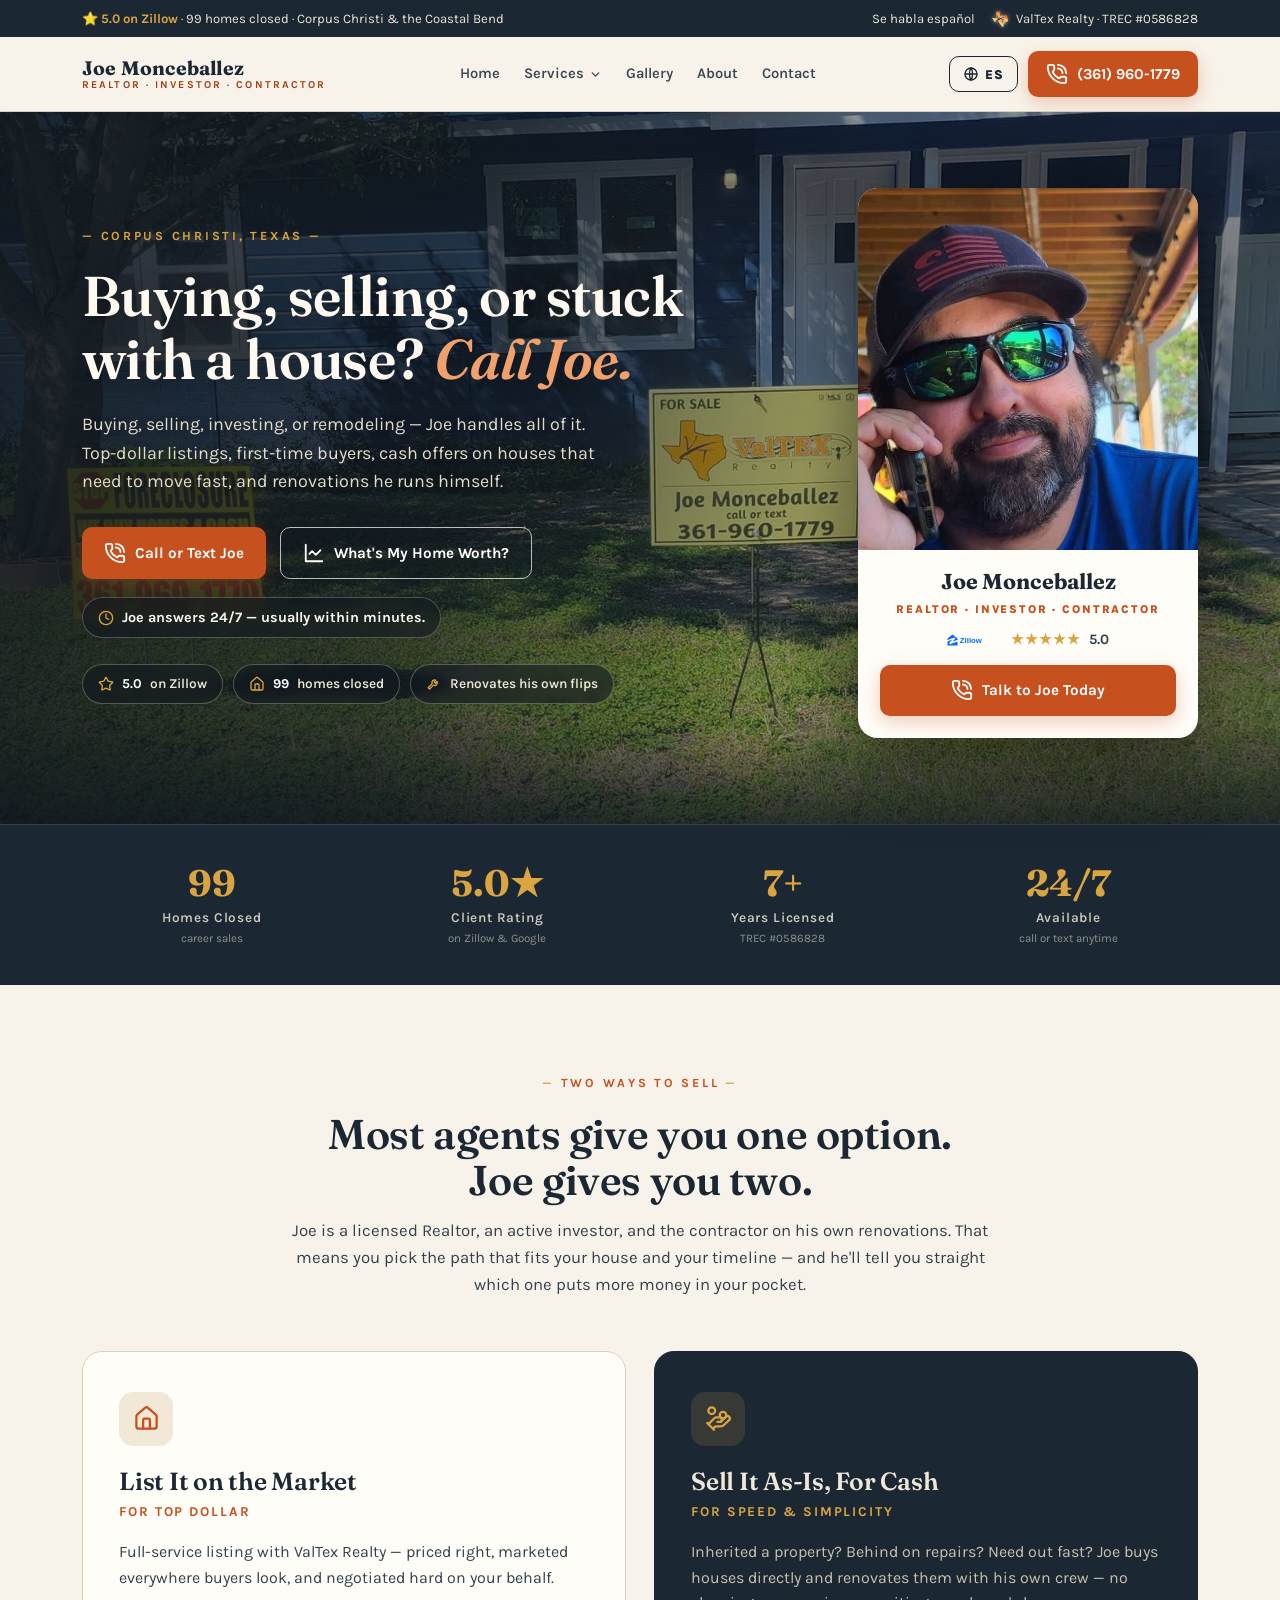
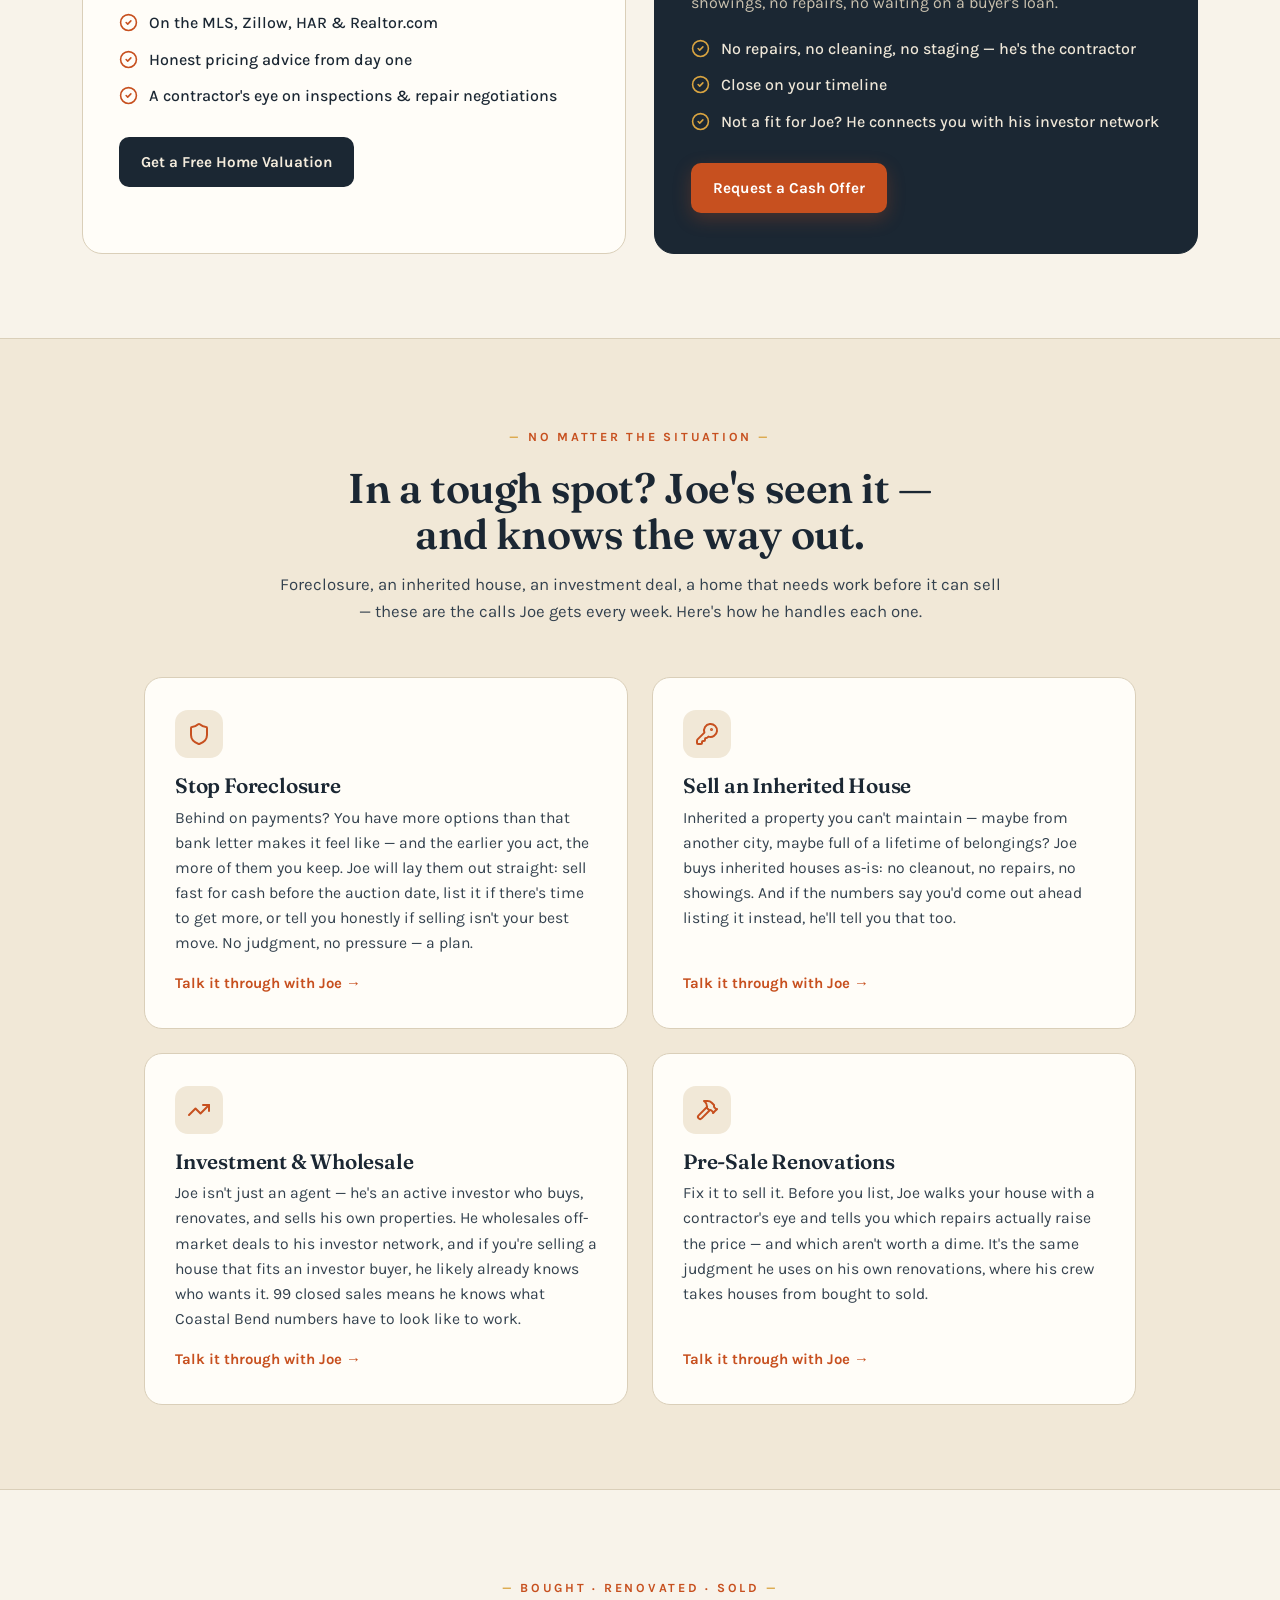
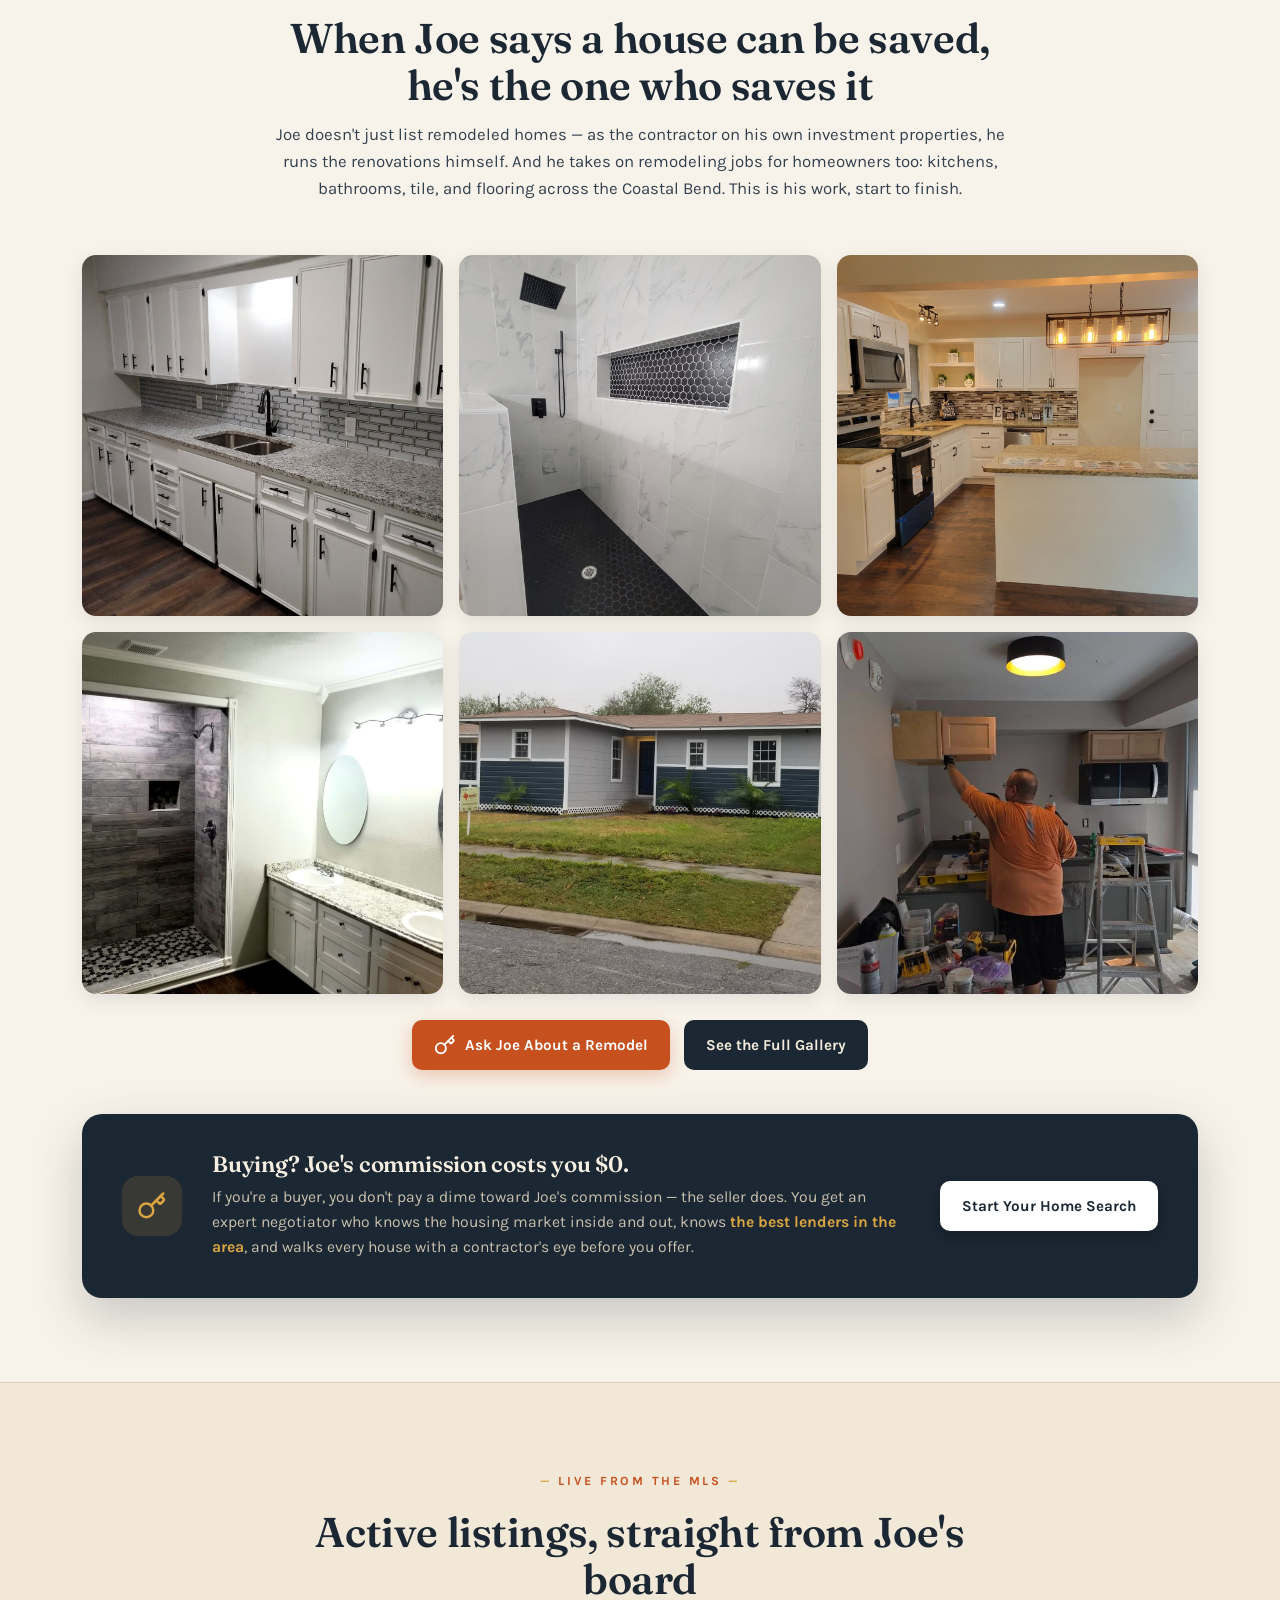
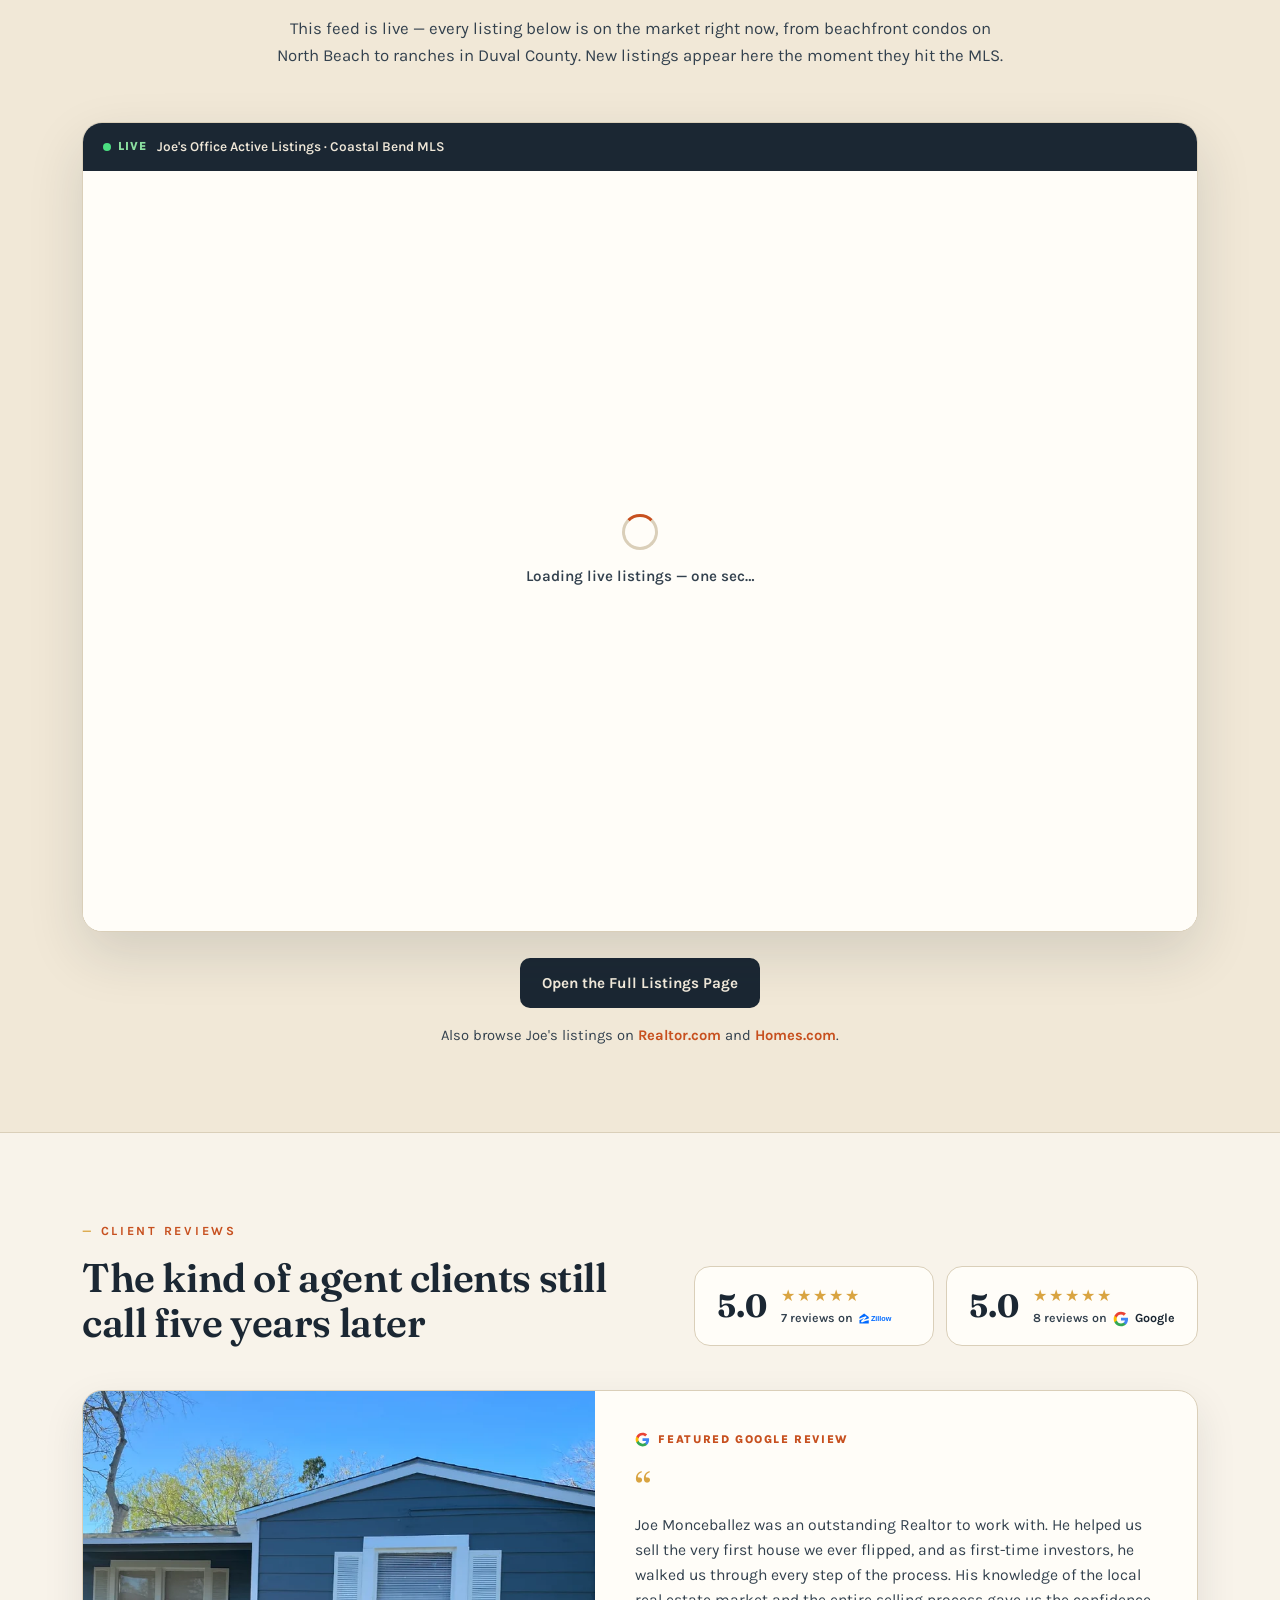
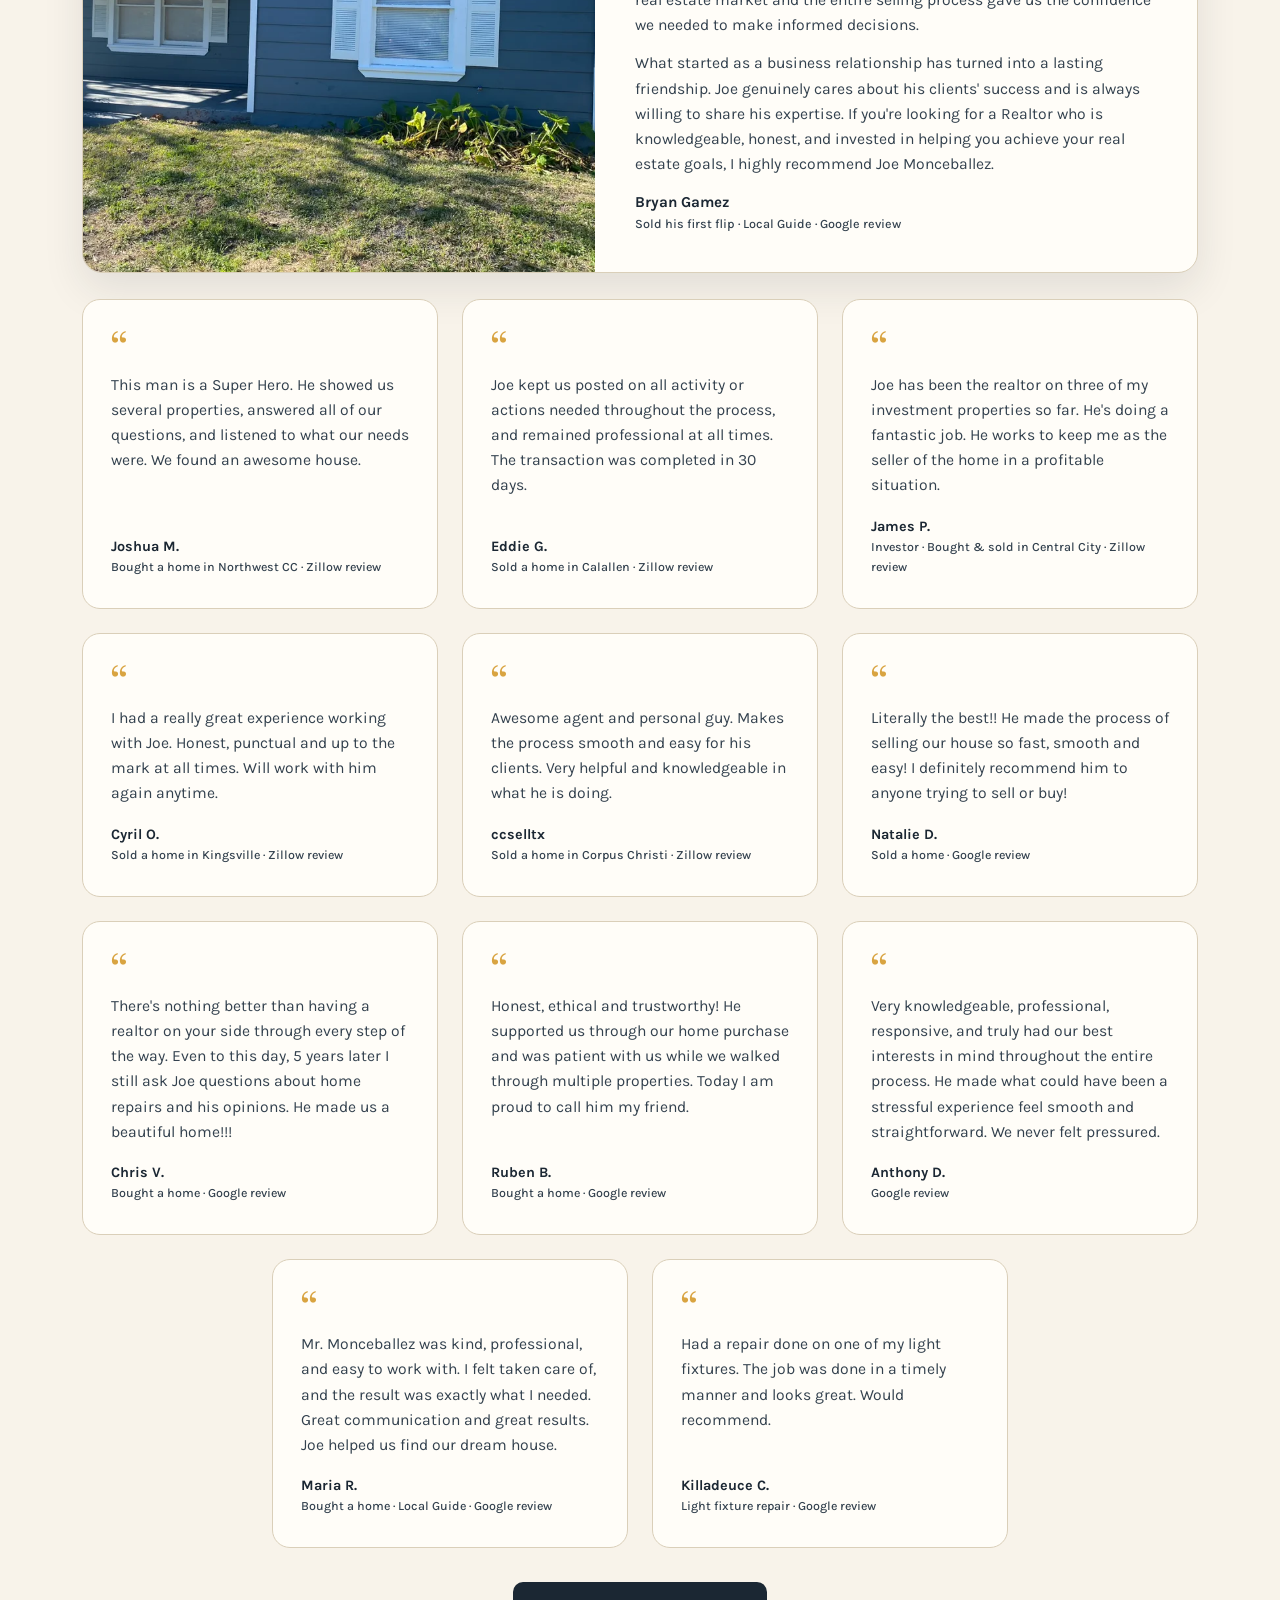
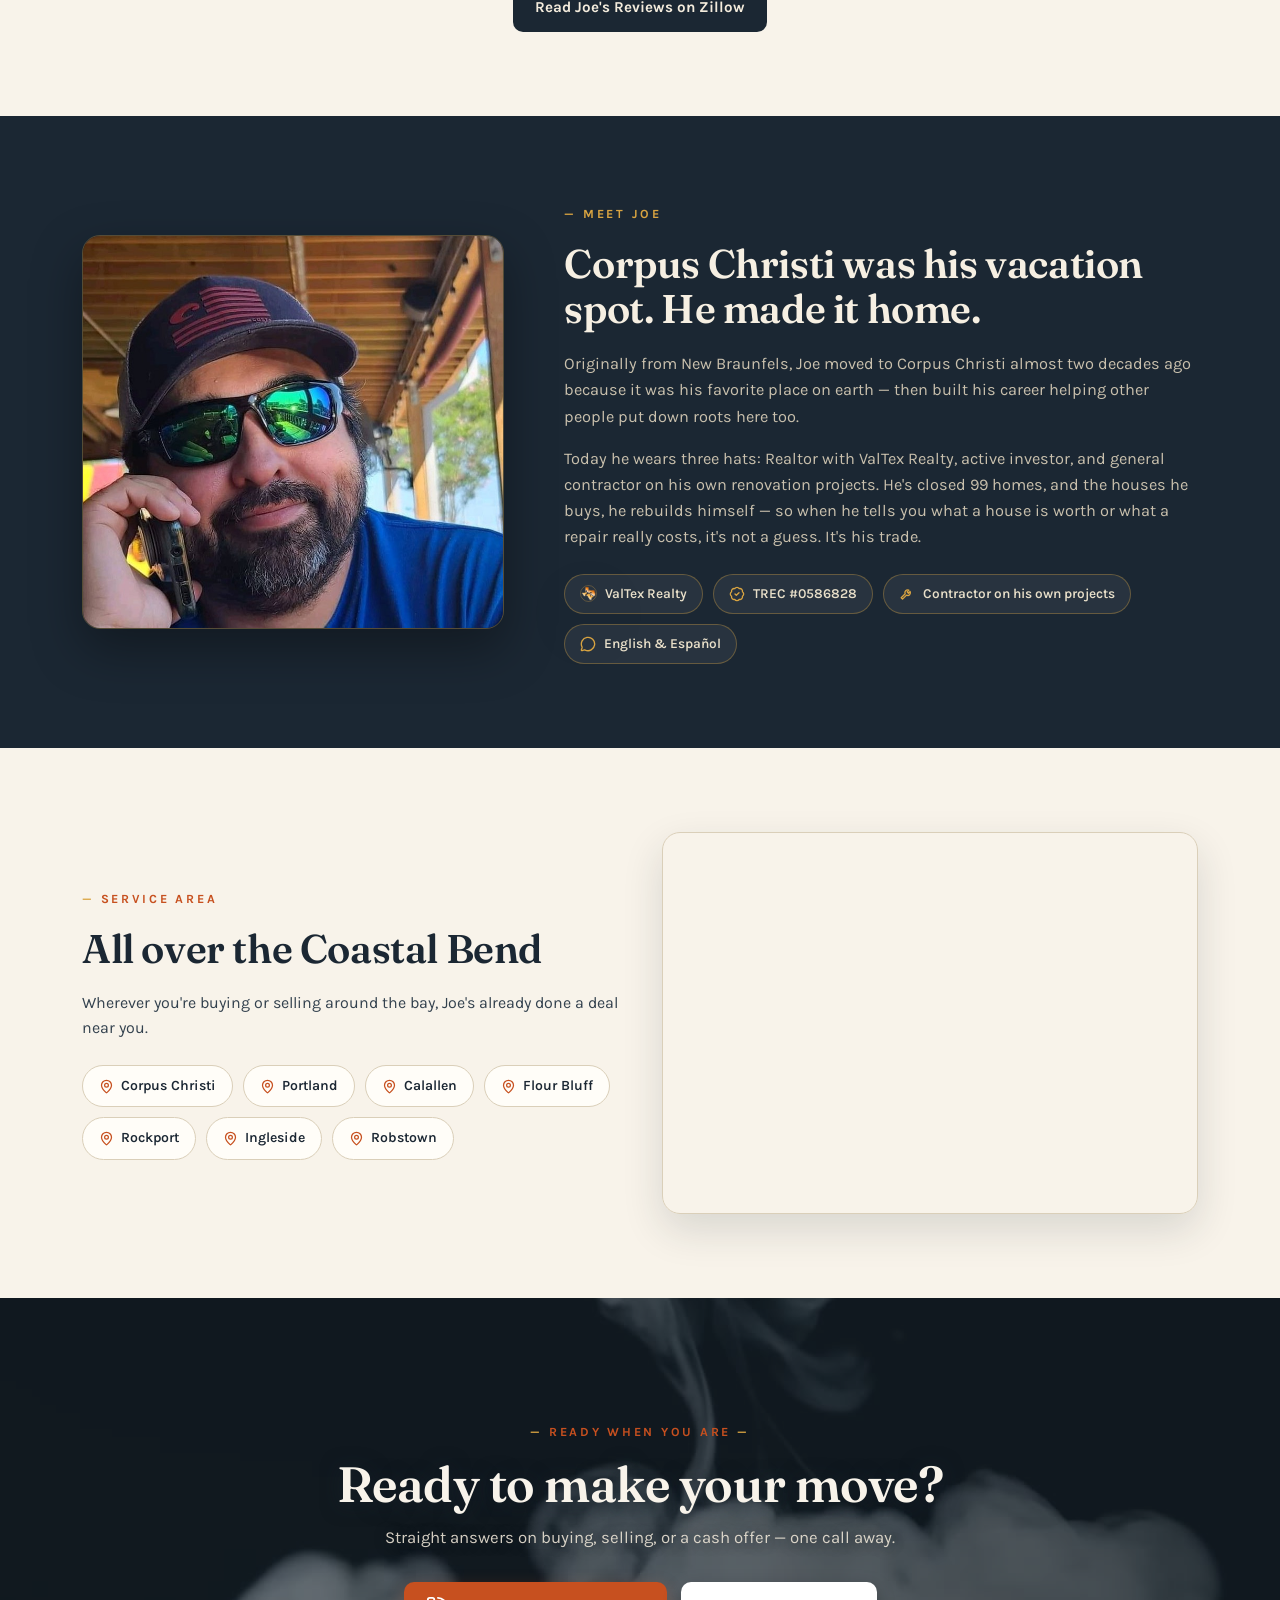
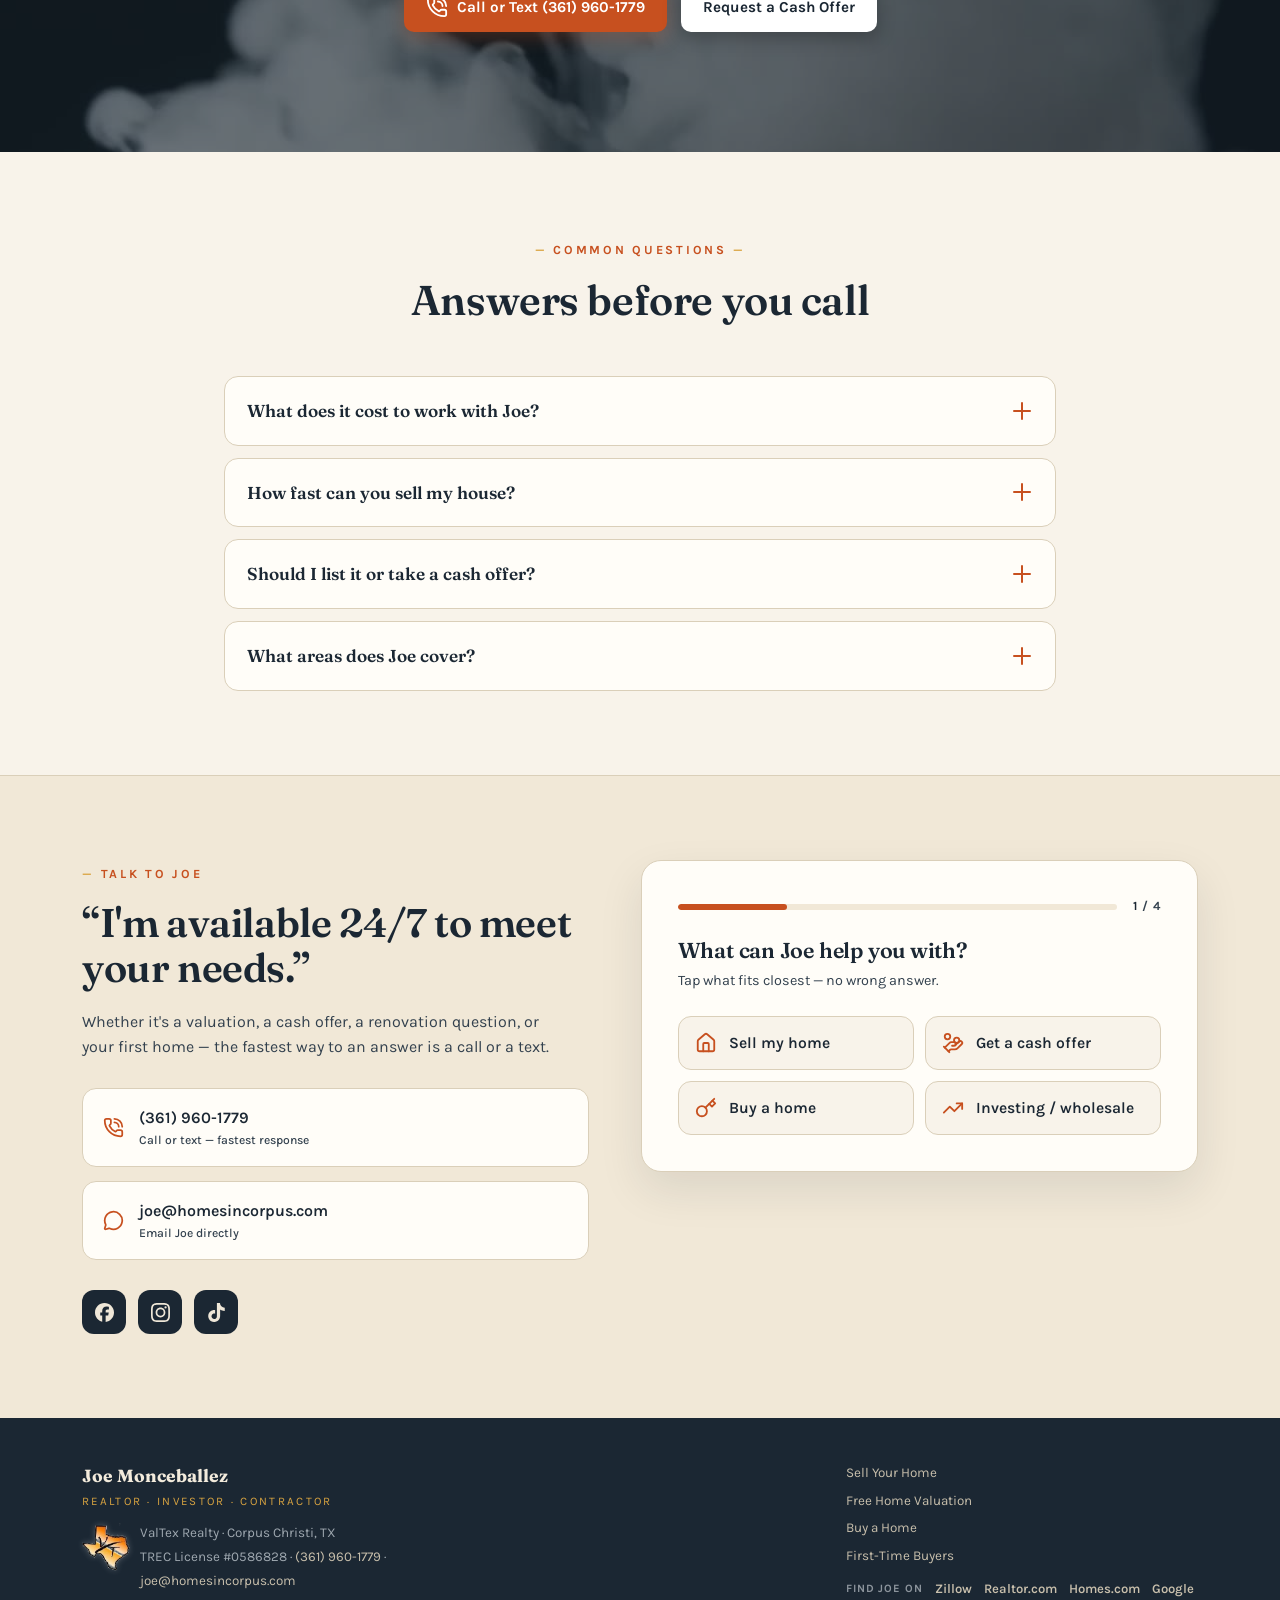
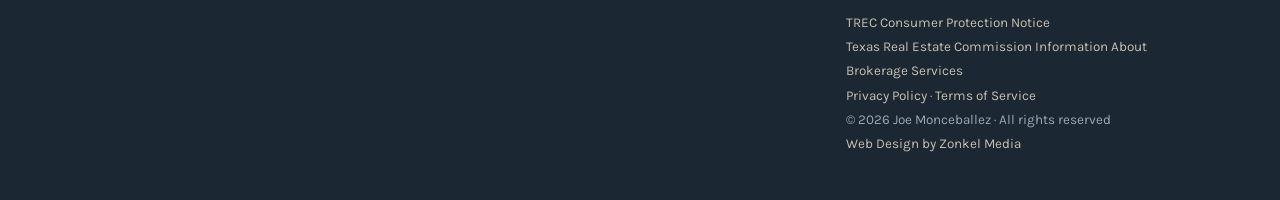
==== index.html @ dbe679a2 "Joe's requests: sunglasses photo everywhere + new Google review - Hero card and About portrait now u" ====
<!DOCTYPE html>
<html lang="en">
<head>
<meta charset="UTF-8">
<meta name="viewport" content="width=device-width, initial-scale=1.0">
<title>Joe Monceballez &mdash; Corpus Christi Realtor, Investor &amp; Contractor</title>
<meta name="description" content="Buy, sell, or get a cash offer on your Corpus Christi home. Joe Monceballez — Realtor, investor & contractor. 99 homes closed. (361) 960-1779.">
<link rel="canonical" href="https://homesincorpus.com/">
<meta property="og:type" content="website">
<meta property="og:site_name" content="Joe Monceballez — Homes In Corpus">
<meta property="og:title" content="Joe Monceballez — Corpus Christi Realtor, Investor &amp; Contractor">
<meta property="og:description" content="Buy, sell, or get a cash offer on your Corpus Christi home. Joe Monceballez — Realtor, investor & contractor. 99 homes closed. (361) 960-1779.">
<meta property="og:url" content="https://homesincorpus.com/">
<meta property="og:image" content="https://homesincorpus.com/assets/og-image.jpg">
<meta property="og:image:width" content="1200">
<meta property="og:image:height" content="630">
<meta property="og:locale" content="en_US">
<meta name="twitter:card" content="summary_large_image">
<link rel="preconnect" href="https://fonts.googleapis.com">
<link rel="preconnect" href="https://fonts.gstatic.com" crossorigin>
<link href="https://fonts.googleapis.com/css2?family=Fraunces:opsz,wght@9..144,400;9..144,500;9..144,600;9..144,700&family=Karla:wght@400;500;600;700&display=swap" rel="stylesheet">
<link rel="icon" href="favicon.ico" sizes="any">
<link rel="icon" type="image/png" sizes="32x32" href="assets/favicon-32x32.png">
<link rel="icon" type="image/png" sizes="16x16" href="assets/favicon-16x16.png">
<link rel="apple-touch-icon" href="assets/apple-touch-icon.png">
<link rel="manifest" href="site.webmanifest">
<meta name="theme-color" content="#1B2733">
<style>
  :root{
    --ink:#1B2733; --ink-2:#33414E; --cream:#F8F3EA; --paper:#FFFDF8;
    --tan:#E9DCC6; --tan-2:#F1E8D7; --orange:#C7501F; --orange-deep:#A63F15;
    --gold:#D9A441; --line:#DACFB9; --max:1160px;
  }
  *{margin:0;padding:0;box-sizing:border-box}
  html{scroll-behavior:smooth}
  [id]{scroll-margin-top:84px}
  .vh{position:absolute;width:1px;height:1px;padding:0;margin:-1px;overflow:hidden;clip:rect(0,0,0,0);white-space:nowrap;border:0}
  body{font-family:'Karla',sans-serif;color:var(--ink);background:var(--cream);line-height:1.6;-webkit-font-smoothing:antialiased}
  img{max-width:100%;display:block}
  a{color:inherit;text-decoration:none}
  .wrap{max-width:var(--max);margin:0 auto;padding:0 22px}
  h1,h2,h3{font-family:'Fraunces',serif;font-weight:600;line-height:1.12;letter-spacing:-.01em}
  .eyebrow{font-family:'Karla',sans-serif;font-weight:700;font-size:.78rem;letter-spacing:.22em;text-transform:uppercase;color:var(--orange)}
  .eyebrow .dash{color:var(--gold)}
  section{padding:84px 0}
  .icon{width:22px;height:22px;stroke:currentColor;fill:none;stroke-width:2;stroke-linecap:round;stroke-linejoin:round;flex:none}

  /* ---------- top bar ---------- */
  .topbar{background:var(--ink);color:#EFE7D8;font-size:.82rem;padding:8px 0}
  .topbar .wrap{display:flex;justify-content:space-between;align-items:center;gap:12px}
  .topbar span b{color:var(--gold);font-weight:700}
  .topbar .tb-right{display:flex;gap:16px;align-items:center}
  @media(max-width:640px){.topbar{font-size:.78rem}.topbar .tb-right{display:none}.topbar .wrap{justify-content:center}.topbar>.wrap>span{white-space:nowrap;text-align:center}.tb-tail{display:none}}

  /* ---------- nav ---------- */
  nav{position:sticky;top:0;z-index:50;background:rgba(248,243,234,.92);backdrop-filter:blur(10px);border-bottom:1px solid var(--line)}
  .nav-in{display:flex;align-items:center;justify-content:space-between;padding:14px 22px;max-width:var(--max);margin:0 auto;gap:14px}
  .brand{display:flex;flex-direction:column;line-height:1.05}
  .brand .b1{font-family:'Fraunces',serif;font-weight:700;font-size:1.22rem;letter-spacing:.01em}
  .brand .b2{font-size:.66rem;font-weight:700;letter-spacing:.2em;text-transform:uppercase;color:var(--orange-deep)}
  .nav-links{display:flex;gap:24px;font-weight:600;font-size:.92rem}
  .nav-links a{opacity:.85}
  .nav-links a:hover{color:var(--orange);opacity:1}
  .nav-right{display:flex;align-items:center;gap:10px}
  .btn{display:inline-flex;align-items:center;gap:9px;font-weight:700;border-radius:10px;padding:13px 22px;transition:.18s;cursor:pointer;border:none;font-size:.95rem;font-family:'Karla',sans-serif}
  .btn-orange{background:var(--orange);color:#fff;box-shadow:0 6px 18px rgba(199,80,31,.28)}
  .btn-orange:hover{background:var(--orange-deep);transform:translateY(-1px)}
  .btn-ink{background:var(--ink);color:#F3EBDC}
  .btn-ink:hover{background:#0F1820;transform:translateY(-1px)}
  .btn-white{background:#fff;color:var(--ink);box-shadow:0 6px 18px rgba(0,0,0,.25)}
  .btn-white:hover{transform:translateY(-1px)}
  .btn-ghost-w{background:transparent;color:#fff;border:1.5px solid rgba(255,255,255,.7)}
  .btn-ghost-w:hover{background:#fff;color:var(--ink)}
  .nav-cta{padding:11px 18px}
  .lang-btn{display:inline-flex;align-items:center;gap:6px;background:transparent;border:1.5px solid var(--ink);color:var(--ink);border-radius:10px;padding:9px 13px;font-weight:800;font-size:.82rem;letter-spacing:.06em;cursor:pointer;font-family:'Karla',sans-serif;transition:.15s}
  .lang-btn:hover{background:var(--ink);color:#F3EBDC}
  @media(max-width:960px){.nav-links{display:none}}

  /* ---------- mobile chrome: burger menu, compact call CTA ---------- */
  .burger{display:none;align-items:center;justify-content:center;width:44px;height:44px;border-radius:12px;border:1.5px solid var(--ink);background:transparent;color:var(--ink);cursor:pointer;flex-shrink:0;padding:0}
  .burger .icon{width:22px;height:22px}
  .mobile-menu{display:none;position:fixed;left:0;right:0;bottom:0;background:var(--cream);z-index:49;overflow-y:auto;padding:8px 24px 140px;border-top:1px solid var(--line)}
  body.menu-open .mobile-menu{display:block}
  body.menu-open{overflow:hidden}
  .mobile-menu .has-sub>a{display:none}
  .mobile-menu .submenu{position:static;transform:none;opacity:1;pointer-events:auto;width:auto;display:block;background:transparent;border:0;box-shadow:none;padding:0;box-sizing:border-box}
  .mobile-menu .sm-h{margin:22px 0 2px;font-size:.72rem}
  .mobile-menu .sm-col{display:block}
  .mobile-menu .sm-col a,.mobile-menu>a{display:block;padding:13px 0;margin:0;border-radius:0;border-bottom:1px solid var(--line);font-weight:600;font-size:1.02rem;color:var(--ink);opacity:1}
  .mobile-menu .sm-col a small{font-size:.8rem}
  .mobile-menu .sm-foot{display:none}
  .mobile-menu>a:first-of-type{margin-top:20px}
  @media(max-width:960px){
    /* mobile order: call · language · burger (burger always far right) */
    .burger{display:flex;order:3}
    .nav-right{gap:9px}
    .nav-cta{order:1}
    .lang-btn{order:2;height:44px;border-radius:12px;padding:0 13px}
  }
  @media(max-width:640px){
    .nav-cta{font-size:0;gap:0;padding:0;width:44px;height:44px;justify-content:center;border-radius:12px}
    .nav-cta .icon{width:20px;height:20px}
    .brand .b1{font-size:1.08rem}
  }

  /* ---------- services dropdown ---------- */
  .has-sub{position:relative}
  .has-sub > a{display:inline-flex;align-items:center;gap:5px;cursor:pointer}
  .has-sub .caret{width:13px;height:13px;stroke-width:2.5;transition:.2s}
  .nav-links .has-sub:hover .caret{transform:rotate(180deg)}
  .submenu{position:absolute;top:calc(100% + 14px);left:50%;transform:translateX(-50%) translateY(8px);width:660px;background:var(--paper);border:1px solid var(--line);border-radius:18px;box-shadow:0 30px 70px rgba(27,39,51,.22);padding:26px 28px 20px;display:grid;grid-template-columns:1.15fr 1fr 1fr;gap:6px 26px;opacity:0;pointer-events:none;transition:.18s;z-index:60}
  .submenu::before{content:"";position:absolute;top:-14px;left:0;right:0;height:14px}
  .nav-links .has-sub:hover .submenu{opacity:1;pointer-events:auto;transform:translateX(-50%) translateY(0)}
  .sm-h{grid-row:1;font-size:.68rem;font-weight:800;letter-spacing:.18em;text-transform:uppercase;color:var(--orange);margin-bottom:6px}
  .sm-col{display:flex;flex-direction:column;gap:2px}
  .sm-col a{display:block;padding:7px 10px;margin:0 -10px;border-radius:9px;font-weight:600;font-size:.88rem;color:var(--ink);opacity:1}
  .sm-col a small{display:block;font-weight:500;font-size:.72rem;color:var(--ink-2)}
  .sm-col a:hover{background:var(--tan-2);color:var(--orange-deep)}
  .sm-foot{grid-column:1/-1;margin-top:14px;padding-top:14px;border-top:1px solid var(--line);display:flex;align-items:center;justify-content:space-between;gap:12px;font-size:.78rem;color:var(--ink-2);font-weight:600}
  .sm-foot .sm-cities{display:flex;flex-wrap:wrap;gap:6px}
  .sm-foot .sm-city{background:var(--cream);border:1px solid var(--line);border-radius:999px;padding:3px 10px;font-size:.72rem;font-weight:700}
  .sm-badge{background:var(--ink);color:var(--gold);border-radius:8px;padding:5px 11px;font-size:.7rem;font-weight:800;letter-spacing:.06em;white-space:nowrap}

  /* ---------- hero (full-bleed photo) ---------- */
  .hero{position:relative;padding:0;min-height:640px;display:flex;align-items:center;background:var(--ink)}
  .hero-bg{position:absolute;inset:0;background:url('assets/hero-sign-house.jpg') center 38%/cover no-repeat}
  .hero::before{content:"";position:absolute;inset:0;background:linear-gradient(100deg,rgba(15,23,31,.92) 0%,rgba(15,23,31,.78) 34%,rgba(15,23,31,.38) 62%,rgba(15,23,31,.55) 100%);z-index:1}
  .hero::after{content:"";position:absolute;left:0;right:0;bottom:0;height:110px;background:linear-gradient(to top,rgba(15,23,31,.75),transparent);z-index:1}
  .hero-grid{position:relative;z-index:2;display:grid;grid-template-columns:1.15fr .85fr;gap:56px;align-items:center;width:100%;padding-top:76px;padding-bottom:86px}
  .hero .eyebrow{color:var(--gold)}
  .hero h1{font-size:clamp(2.3rem,4.6vw,3.5rem);margin:18px 0 20px;color:#FDF9F0;text-shadow:0 2px 24px rgba(0,0,0,.35)}
  .hero h1 em{font-style:italic;color:#F0A16B}
  .hero p.lead{font-size:1.12rem;color:#E4DCCB;max-width:33rem;margin-bottom:30px;text-shadow:0 1px 12px rgba(0,0,0,.3)}
  .hero-ctas{display:flex;gap:14px;flex-wrap:wrap;margin-bottom:18px}
  .hero-note{display:inline-flex;align-items:center;gap:8px;color:#FDF9F0;font-size:.9rem;font-weight:700;margin:0 0 26px;padding:8px 15px;background:rgba(15,23,31,.55);border:1px solid rgba(233,220,198,.28);border-radius:999px;backdrop-filter:blur(4px)}
  .chips{display:flex;gap:10px;flex-wrap:wrap}
  .hero .chip{background:rgba(15,23,31,.55);border:1px solid rgba(233,220,198,.3);color:#EFE7D8;backdrop-filter:blur(4px)}
  .hero .chip .icon{color:var(--gold)}
  .hero .chip b{color:#fff}
  .chip{display:inline-flex;align-items:center;gap:8px;background:var(--paper);border:1px solid var(--line);border-radius:999px;padding:8px 15px;font-size:.85rem;font-weight:600;color:var(--ink-2)}
  .chip .icon{width:16px;height:16px;color:var(--orange)}
  .chip b{color:var(--ink)}

  /* Joe card */
  .joe-card{background:var(--paper);border-radius:20px;box-shadow:0 30px 70px rgba(0,0,0,.45);overflow:hidden;max-width:340px;justify-self:end;transform:rotate(1.2deg)}
  .joe-card img{width:100%;aspect-ratio:.94;object-fit:cover;object-position:center 20%}
  .jc-body{padding:20px 22px 22px;text-align:center}
  .jc-name{font-family:'Fraunces',serif;font-weight:700;font-size:1.35rem;line-height:1.1}
  .jc-role{font-size:.72rem;font-weight:800;letter-spacing:.16em;text-transform:uppercase;color:var(--orange);margin:6px 0 10px}
  .jc-z{display:flex;align-items:center;justify-content:center;gap:8px;font-weight:700;font-size:.9rem;color:var(--ink-2);margin-bottom:14px}
  .jc-z .zlogo{width:56px;height:14px}
  .jc-z .stars{color:var(--gold);letter-spacing:1px}
  .jc-body .btn{width:100%;justify-content:center;padding:13px}
  @media(max-width:900px){
    .hero{min-height:0}
    .hero-grid{grid-template-columns:1fr;gap:38px;text-align:center;padding-top:56px;padding-bottom:64px}
    .hero p.lead{margin-left:auto;margin-right:auto}
    .hero-ctas,.chips{justify-content:center}
    .joe-card{justify-self:center;transform:none;max-width:310px}
  }

  /* ---------- stat band ---------- */
  .stats{background:var(--ink);color:#EFE7D8;padding:38px 0;border-top:1px solid rgba(233,220,198,.12)}
  .stats-grid{display:grid;grid-template-columns:repeat(4,1fr);gap:26px;text-align:center}
  .stat .n{font-family:'Fraunces',serif;font-weight:700;font-size:2.3rem;color:var(--gold);line-height:1.1}
  .stat .l{font-size:.85rem;font-weight:600;letter-spacing:.06em;opacity:.85;margin-top:4px}
  .stat .sub{font-size:.72rem;opacity:.55}
  @media(max-width:760px){.stats-grid{grid-template-columns:repeat(2,1fr);gap:22px}}

  /* ---------- two ways ---------- */
  .center-head{text-align:center;max-width:46rem;margin:0 auto 52px}
  .center-head h2{font-size:clamp(1.9rem,3.4vw,2.6rem);margin-top:16px}
  .center-head p{color:var(--ink-2);margin-top:14px;font-size:1.05rem}
  .ways{display:grid;grid-template-columns:1fr 1fr;gap:28px}
  .way{background:var(--paper);border:1px solid var(--line);border-radius:20px;padding:40px 36px;position:relative;overflow:hidden;transition:.2s}
  .way:hover{transform:translateY(-4px);box-shadow:0 18px 44px rgba(27,39,51,.12)}
  .way.cash{background:var(--ink);color:#EFE7D8;border-color:var(--ink)}
  .way .w-ic{width:54px;height:54px;border-radius:14px;display:flex;align-items:center;justify-content:center;background:var(--tan-2);color:var(--orange);margin-bottom:22px}
  .way.cash .w-ic{background:rgba(217,164,65,.14);color:var(--gold)}
  .way .w-ic .icon{width:27px;height:27px}
  .way h3{font-size:1.55rem;margin-bottom:6px}
  .way .w-sub{font-size:.85rem;font-weight:700;letter-spacing:.14em;text-transform:uppercase;color:var(--orange);margin-bottom:16px}
  .way.cash .w-sub{color:var(--gold)}
  .way p{color:var(--ink-2);margin-bottom:20px}
  .way.cash p{color:#CBC2AF}
  .way ul{list-style:none;margin-bottom:28px;display:grid;gap:11px}
  .way li{display:flex;gap:11px;align-items:flex-start;font-weight:500}
  .way li .icon{width:19px;height:19px;color:var(--orange);margin-top:3px}
  .way.cash li .icon{color:var(--gold)}
  @media(max-width:860px){.ways{grid-template-columns:1fr}.way{padding:34px 26px}}
  .situations{background:var(--tan-2);border-top:1px solid var(--line);border-bottom:1px solid var(--line)}
  .sit-grid{display:grid;grid-template-columns:1fr 1fr;gap:24px;max-width:62rem;margin:0 auto}
  .sit{background:var(--paper);border:1px solid var(--line);border-radius:18px;padding:32px 30px;display:flex;flex-direction:column;align-items:flex-start;transition:.2s}
  .sit:hover{transform:translateY(-3px);box-shadow:0 16px 40px rgba(27,39,51,.1)}
  .sit .s-ic{width:48px;height:48px;border-radius:13px;display:flex;align-items:center;justify-content:center;background:var(--tan-2);color:var(--orange)}
  .sit .s-ic .icon{width:24px;height:24px}
  .sit h3{font-size:1.3rem;margin:16px 0 8px}
  .sit p{color:var(--ink-2);font-size:.98rem;margin-bottom:16px}
  .sit .s-cta{margin-top:auto;color:var(--orange);font-weight:700;font-size:.93rem}
  .sit .s-cta:hover{text-decoration:underline}
  @media(max-width:860px){.sit-grid{grid-template-columns:1fr}}

  /* faq */
  .faq{max-width:52rem;margin:0 auto;display:grid;gap:12px}
  .faq details{background:var(--paper);border:1px solid var(--line);border-radius:14px;padding:0 22px;transition:.15s}
  .faq details[open]{box-shadow:0 10px 30px rgba(27,39,51,.08)}
  .faq summary{list-style:none;cursor:pointer;font-family:'Fraunces',serif;font-weight:600;font-size:1.08rem;padding:20px 0;display:flex;justify-content:space-between;align-items:center;gap:16px}
  .faq summary::-webkit-details-marker{display:none}
  .faq summary .fq-plus{flex:none;width:22px;height:22px;position:relative;transition:.2s}
  .faq summary .fq-plus::before,.faq summary .fq-plus::after{content:"";position:absolute;background:var(--orange);border-radius:2px}
  .faq summary .fq-plus::before{top:10px;left:2px;right:2px;height:2px}
  .faq summary .fq-plus::after{left:10px;top:2px;bottom:2px;width:2px;transition:.2s}
  .faq details[open] summary .fq-plus::after{transform:scaleY(0)}
  .faq details p{color:var(--ink-2);padding:0 0 22px;font-size:1rem}

  /* ---------- live listings ---------- */
  .listings{background:var(--tan-2);border-top:1px solid var(--line);border-bottom:1px solid var(--line)}
  .mls-frame{position:relative;background:var(--paper);border:1px solid var(--line);border-radius:20px;box-shadow:0 22px 55px rgba(27,39,51,.14);overflow:hidden}
  .mls-tap{display:none}
  .mls-frame .mf-bar{display:flex;align-items:center;gap:10px;background:var(--ink);color:#EFE7D8;padding:13px 20px;font-size:.85rem;font-weight:600}
  .mls-frame .mf-bar .live{display:inline-flex;align-items:center;gap:7px;color:#8CE0A1;font-weight:800;letter-spacing:.08em;font-size:.75rem}
  .mls-frame .mf-bar .live i{width:8px;height:8px;border-radius:50%;background:#4ADE80;display:block;animation:pulse 1.6s infinite}
  @keyframes pulse{0%,100%{opacity:1}50%{opacity:.35}}
  .mls-view{width:100%;position:relative}
  .mls-frame iframe{width:100%;height:760px;border:0;display:block;background:#fff}
  .mls-loading{position:absolute;inset:0;z-index:1;display:flex;flex-direction:column;align-items:center;justify-content:center;gap:14px;background:var(--paper);color:var(--ink-2);font-weight:600;font-size:.95rem;transition:opacity .45s}
  .mls-loading.off{opacity:0;pointer-events:none}
  .mls-spin{width:36px;height:36px;border-radius:50%;border:3px solid var(--line);border-top-color:var(--orange);animation:mlsspin .8s linear infinite}
  @keyframes mlsspin{to{transform:rotate(360deg)}}
  .mls-actions{display:flex;justify-content:center;gap:14px;margin-top:26px;flex-wrap:wrap}
  .mls-elsewhere{text-align:center;margin-top:16px;font-size:.92rem;color:var(--ink-2)}
  .mls-elsewhere a{color:var(--orange);font-weight:700}
  .mls-elsewhere a:hover{text-decoration:underline}
  @media(max-width:700px){
    /* Phones: force the Matrix portal to render its DESKTOP two-pane layout (map + cards)
       at a fixed logical width, then scale it down to fit. JS (sizeMls) sets the exact
       width/height/scale. pointer-events off + tap overlay = no nested-scroll trap. */
    .mls-view{overflow:hidden}
    .mls-frame iframe{pointer-events:none;transform-origin:0 0}
    .mls-tap{display:flex;position:absolute;left:0;right:0;top:44px;bottom:0;align-items:flex-end;justify-content:center;padding:16px;background:linear-gradient(to top,rgba(15,23,31,.6),rgba(15,23,31,.05) 42%,transparent 70%)}
    .mls-tap span{display:inline-flex;align-items:center;gap:8px;background:var(--orange);color:#fff;font-weight:700;font-size:.95rem;padding:13px 22px;border-radius:10px;box-shadow:0 10px 24px rgba(199,80,31,.4)}
  }

  /* ---------- gallery ---------- */
  .gal-grid{display:grid;grid-template-columns:repeat(3,1fr);gap:16px}
  .gal-grid img{border-radius:14px;aspect-ratio:1;object-fit:cover;width:100%;transition:.25s;box-shadow:0 6px 18px rgba(27,39,51,.10)}
  .gal-grid img:hover{transform:scale(1.025)}
  @media(max-width:700px){.gal-grid{grid-template-columns:repeat(2,1fr);gap:12px}}

  /* ---------- buyer strip ---------- */
  .buyer-strip{margin-top:44px;background:var(--ink);border-radius:20px;padding:38px 40px;color:#EFE7D8;display:grid;grid-template-columns:auto 1fr auto;gap:30px;align-items:center;box-shadow:0 20px 50px rgba(27,39,51,.22)}
  .buyer-strip .bs-ic{width:60px;height:60px;border-radius:16px;background:rgba(217,164,65,.15);color:var(--gold);display:flex;align-items:center;justify-content:center}
  .buyer-strip .bs-ic .icon{width:30px;height:30px}
  .buyer-strip h3{font-size:1.4rem;color:#F6EFE2;margin-bottom:8px}
  .buyer-strip p{color:#C9C0AD;font-size:.98rem;max-width:44rem}
  .buyer-strip p b{color:var(--gold)}
  @media(max-width:860px){.buyer-strip{grid-template-columns:1fr;text-align:center;gap:20px}.buyer-strip .bs-ic{margin:0 auto}.buyer-strip .btn{justify-self:center}}

  /* ---------- reviews ---------- */
  .rev-head{display:flex;align-items:flex-end;justify-content:space-between;gap:20px;margin-bottom:44px;flex-wrap:wrap}
  .rev-head h2{font-size:clamp(1.9rem,3.4vw,2.5rem);margin-top:14px}
  .rev-badges{display:flex;gap:12px;flex-wrap:wrap}
  .z-badge{display:flex;align-items:center;gap:14px;background:var(--paper);border:1px solid var(--line);border-radius:16px;padding:16px 22px}
  .z-badge .zn{font-family:'Fraunces',serif;font-weight:700;font-size:2rem;line-height:1}
  .z-stars{color:var(--gold);letter-spacing:2px;font-size:1rem}
  .z-badge .zl{font-size:.78rem;color:var(--ink-2);font-weight:600;display:flex;align-items:center;gap:6px}
  .z-badge .zlogo{width:52px;height:13px}
  .zlogo{display:inline-block;fill:#006AFF}
  /* featured testimonial (photo the client attached to their review) */
  .rev-featured{display:grid;grid-template-columns:.92fr 1.08fr;background:var(--paper);border:1px solid var(--line);border-radius:20px;overflow:hidden;margin-bottom:26px;box-shadow:0 16px 40px rgba(27,39,51,.10)}
  .rf-photo{position:relative;min-height:340px}
  .rf-photo img{position:absolute;inset:0;width:100%;height:100%;object-fit:cover}
  .rf-body{padding:38px 40px}
  .rf-tag{display:inline-flex;align-items:center;gap:8px;font-size:.72rem;font-weight:800;letter-spacing:.14em;text-transform:uppercase;color:var(--orange)}
  .rf-body .q{font-family:'Fraunces',serif;font-size:2.6rem;color:var(--gold);line-height:.4;margin:26px 0 16px}
  .rf-body p{color:var(--ink-2);font-size:.98rem;margin-bottom:13px}
  .rf-who{font-weight:700;font-size:.95rem;margin-top:4px}
  .rf-who span{display:block;font-weight:500;font-size:.79rem;color:var(--ink-2)}
  @media(max-width:860px){
    .rev-featured{grid-template-columns:1fr}
    .rf-photo{min-height:212px}
    .rf-body{padding:26px 24px}
    .rf-body .q{margin:18px 0 12px}
  }
  .rev-grid{display:flex;flex-wrap:wrap;justify-content:center;gap:24px}
  .rev{background:var(--paper);border:1px solid var(--line);border-radius:18px;padding:30px 28px;display:flex;flex-direction:column;gap:16px;flex:0 1 calc((100% - 48px)/3)}
  .rev .q{font-family:'Fraunces',serif;font-size:2.6rem;color:var(--gold);line-height:.4;margin-top:10px}
  .rev p{color:var(--ink-2);font-size:.98rem;flex:1}
  .rev .who{font-weight:700;font-size:.9rem}
  .rev .who span{display:block;font-weight:500;font-size:.78rem;color:var(--ink-2)}
  @media(max-width:860px){.rev{flex-basis:100%}}

  /* ---------- about ---------- */
  .about{background:var(--ink);color:#EFE7D8}
  .about-grid{display:grid;grid-template-columns:.8fr 1.2fr;gap:60px;align-items:center}
  .about img{border-radius:18px;box-shadow:0 20px 50px rgba(0,0,0,.35);border:1px solid rgba(217,164,65,.3)}
  .about h2{font-size:clamp(1.9rem,3.4vw,2.5rem);margin:16px 0 20px;color:#F6EFE2}
  .about p{color:#C9C0AD;margin-bottom:16px;font-size:1.02rem}
  .about .eyebrow{color:var(--gold)}
  .about-flags{display:flex;gap:10px;flex-wrap:wrap;margin-top:24px}
  .about-flags .chip{background:rgba(255,255,255,.06);border-color:rgba(217,164,65,.35);color:#E8DFC9}
  .about-flags .chip .icon{color:var(--gold)}
  @media(max-width:860px){.about-grid{grid-template-columns:1fr;gap:36px;text-align:center}.about img{max-width:340px;margin:0 auto}.about-flags{justify-content:center}}

  /* ---------- area ---------- */
  .area-grid{display:grid;grid-template-columns:1fr 1fr;gap:44px;align-items:center}
  .area-grid h2{font-size:clamp(1.9rem,3.4vw,2.5rem);margin:16px 0 18px}
  .area-grid p{color:var(--ink-2);margin-bottom:24px}
  .towns{display:flex;flex-wrap:wrap;gap:10px}
  .town{display:inline-flex;align-items:center;gap:7px;background:var(--paper);border:1px solid var(--line);border-radius:999px;padding:9px 16px;font-weight:600;font-size:.88rem}
  .town .icon{width:15px;height:15px;color:var(--orange)}
  .mapbox{border-radius:18px;overflow:hidden;box-shadow:0 16px 40px rgba(27,39,51,.14);border:1px solid var(--line)}
  .mapbox iframe{width:100%;height:380px;border:0;display:block}
  @media(max-width:860px){.area-grid{grid-template-columns:1fr;text-align:center}.towns{justify-content:center}}

  /* ---------- contact ---------- */
  .cta-band{position:relative;overflow:hidden;background:var(--ink);text-align:center;padding:120px 0}
  .cta-band .cta-vid{position:absolute;inset:0;width:100%;height:100%;object-fit:cover;opacity:.38}
  .cta-band::before{content:"";position:absolute;inset:0;background:radial-gradient(ellipse at center,rgba(27,39,51,.55) 0%,rgba(27,39,51,.93) 100%)}
  .cta-in{position:relative;z-index:1}
  .cta-band h2{font-family:'Fraunces',serif;font-weight:600;font-size:clamp(2rem,4.4vw,3.1rem);color:#F8F3EA;margin:14px 0 12px;text-shadow:0 2px 20px rgba(27,39,51,.5)}
  .cta-band p{color:rgba(239,231,216,.88);max-width:34rem;margin:0 auto 30px;font-size:1.05rem;text-shadow:0 1px 12px rgba(27,39,51,.5)}
  .cta-btns{display:flex;justify-content:center;gap:14px;flex-wrap:wrap}
  @media(max-width:700px){
    .cta-band{padding:0 0 64px}
    .cta-band .cta-vid{position:static;width:100%;height:auto;aspect-ratio:16/9;object-fit:contain;opacity:.8;display:block;transform:translateX(-3%) scale(1.07)}
    .cta-band::before{display:none}
    .cta-in{padding-top:36px}
    .cta-band h2{text-shadow:none}
    .cta-band p{text-shadow:none}
  }
  @media(prefers-reduced-motion:reduce){.cta-band .cta-vid{display:none}}
  .contact{background:var(--tan-2);border-top:1px solid var(--line)}
  .c-grid{display:grid;grid-template-columns:1fr 1.1fr;gap:52px;align-items:start}
  .c-grid h2{font-size:clamp(1.9rem,3.4vw,2.5rem);margin:16px 0 18px}
  .c-grid .c-left p{color:var(--ink-2);margin-bottom:28px;max-width:30rem}
  .c-rows{display:grid;gap:14px;margin-bottom:30px}
  .c-row{display:flex;align-items:center;gap:15px;background:var(--paper);border:1px solid var(--line);border-radius:14px;padding:16px 20px;font-weight:600;transition:.18s}
  .c-row:hover{transform:translateY(-2px);box-shadow:0 10px 26px rgba(27,39,51,.10)}
  .c-row .icon{color:var(--orange);width:21px;height:21px}
  .c-row small{display:block;font-weight:500;font-size:.76rem;color:var(--ink-2)}
  .socials{display:flex;gap:12px}
  .soc{width:44px;height:44px;border-radius:12px;background:var(--ink);color:#EFE7D8;display:flex;align-items:center;justify-content:center;transition:.18s}
  .soc:hover{background:var(--orange);transform:translateY(-2px)}
  .soc svg{width:19px;height:19px;fill:currentColor}
  form{background:var(--paper);border:1px solid var(--line);border-radius:20px;padding:36px;box-shadow:0 18px 44px rgba(27,39,51,.10)}
  form h3{font-size:1.35rem;margin-bottom:6px}
  form .f-sub{font-size:.9rem;color:var(--ink-2);margin-bottom:24px}
  .f-row{display:grid;grid-template-columns:1fr 1fr;gap:14px}
  .f-field{margin-bottom:14px}
  label{display:block;font-size:.78rem;font-weight:700;letter-spacing:.06em;text-transform:uppercase;color:var(--ink-2);margin-bottom:7px}
  input,select,textarea{width:100%;border:1.5px solid var(--line);border-radius:10px;padding:13px 15px;font-family:'Karla',sans-serif;font-size:.95rem;background:var(--cream);color:var(--ink);transition:.15s}
  input:focus,select:focus,textarea:focus{outline:none;border-color:var(--orange);background:#fff}
  form .btn{width:100%;justify-content:center;padding:16px;font-size:1.02rem;margin-top:6px}
  .f-fine{font-size:.72rem;color:var(--ink-2);margin-top:14px;text-align:center}
  .hp{position:absolute;left:-9999px;width:1px;height:1px;overflow:hidden}
  @media(max-width:900px){.c-grid{grid-template-columns:1fr}.f-row{grid-template-columns:1fr}form{padding:28px 22px}}

  /* ---------- quote wizard ---------- */
  .qwiz-head{display:flex;align-items:center;gap:16px;margin-bottom:22px}
  .qwiz-progress{flex:1;height:6px;border-radius:99px;background:var(--tan-2);overflow:hidden}
  .qwiz-progress span{display:block;height:100%;width:25%;border-radius:99px;background:var(--orange);transition:width .35s cubic-bezier(.4,0,.2,1)}
  .qwiz-count{font-size:.78rem;font-weight:700;letter-spacing:.08em;color:var(--ink-2);white-space:nowrap}
  .qwiz-count b{color:var(--ink)}
  .qwiz-step{display:none}
  .qwiz-step.active{display:block;animation:qw-in .34s cubic-bezier(.4,0,.2,1)}
  @keyframes qw-in{from{opacity:0;transform:translateX(14px)}to{opacity:1;transform:none}}
  .qwiz-step h3{font-size:1.35rem;margin-bottom:6px}
  .qwiz-opts{display:grid;grid-template-columns:1fr 1fr;gap:11px;margin-top:20px}
  .qwiz-opt{display:flex;align-items:center;gap:12px;text-align:left;padding:15px 16px;border:1.5px solid var(--line);border-radius:13px;background:var(--cream);color:var(--ink);font-family:'Karla',sans-serif;font-size:.98rem;font-weight:600;cursor:pointer;transition:border-color .18s,background .18s,transform .1s}
  .qwiz-opt .icon{width:22px;height:22px;color:var(--orange)}
  .qwiz-opt:hover{border-color:var(--orange);background:#fff}
  .qwiz-opt:active{transform:scale(.98)}
  .qwiz-opt.sel{border-color:var(--orange);background:rgba(199,80,31,.06);box-shadow:0 0 0 3px rgba(199,80,31,.12)}
  .qwiz-err{color:var(--orange-deep);font-size:.82rem;font-weight:700;margin-top:8px;display:none}
  .qwiz-err.show{display:block}
  .qwiz-callout{display:none;align-items:center;gap:12px;margin-top:18px;padding:13px 15px;border-radius:12px;background:var(--ink);color:#EFE7D8;font-weight:600;font-size:.9rem}
  .qwiz-callout.show{display:flex}
  .qwiz-callout .icon{width:20px;height:20px;color:var(--gold)}
  .qwiz-callout b{color:#fff}
  .qwiz-nav{display:flex;align-items:center;gap:12px;margin-top:22px}
  .qwiz-back{background:none;border:none;color:var(--ink-2);font-family:'Karla',sans-serif;font-size:.92rem;font-weight:700;cursor:pointer;padding:8px 4px;display:inline-flex;align-items:center;gap:6px}
  .qwiz-back:hover{color:var(--ink)}
  .qwiz-back .icon{width:15px;height:15px}
  .qwiz-nav .btn{flex:1;margin-top:0}
  .qwiz-done{display:none;text-align:center;padding:22px 10px 12px}
  .qwiz-done.show{display:block;animation:qw-in .4s ease}
  .qwiz-done .qw-check{width:58px;height:58px;border-radius:50%;background:rgba(199,80,31,.1);display:grid;place-items:center;margin:0 auto 18px}
  .qwiz-done .qw-check .icon{width:30px;height:30px;color:var(--orange)}
  .qwiz-done p{color:var(--ink-2);margin:10px 0 20px}
  @media(max-width:480px){.qwiz-opts{grid-template-columns:1fr}}

  /* ---------- footer ---------- */
  footer{background:var(--ink);color:#9FA8B0;padding:44px 0;font-size:.84rem}
  .foot{display:flex;justify-content:space-between;gap:26px;flex-wrap:wrap}
  .foot .fb1{font-family:'Fraunces',serif;font-weight:700;font-size:1.1rem;color:#F3EBDC}
  .foot .fb2{font-size:.72rem;letter-spacing:.2em;text-transform:uppercase;color:var(--gold);margin-top:2px}
  .foot .fcol{max-width:22rem}
  .foot a{color:#C9C0AD}
  .foot a:hover{color:var(--gold)}
  .foot .legal{margin-top:10px;line-height:1.8}
  .fprofiles{display:flex;flex-wrap:wrap;align-items:center;gap:6px 12px;margin-bottom:12px;font-size:.82rem}
  .fprofiles>span{color:#8C949C;font-weight:700;letter-spacing:.08em;text-transform:uppercase;font-size:.7rem}
  .fprofiles a{color:#C9C0AD;font-weight:600}
  .fprofiles a:hover{color:var(--gold)}
  .foot .flinks{display:grid;gap:6px;margin-bottom:12px}
  @media(max-width:640px){.foot{flex-direction:column;text-align:center}.foot .fcol{margin:0 auto}.foot .legal{flex-direction:column!important;align-items:center!important}.foot .legal img{margin:0 auto 8px}}

  /* ---------- sticky call bar ---------- */
  .callbar{position:fixed;bottom:0;left:0;right:0;z-index:60;display:none;grid-template-columns:1fr 1fr;gap:1px;background:var(--line);transform:translateY(102%);transition:transform .35s ease}
  .callbar.show{transform:translateY(0)}
  .callbar a{display:flex;align-items:center;justify-content:center;gap:9px;padding:16px;font-weight:700;font-size:.98rem}
  .callbar .cb-call{background:var(--orange);color:#fff}
  .callbar .cb-text{background:var(--ink);color:#F3EBDC}
  .callbar .icon{width:19px;height:19px}
  @media(max-width:860px){.callbar{display:grid}footer{padding-bottom:110px}}

  /* mobile: desktop-only line breaks off + tighter section headlines (2 lines max) */
  @media(max-width:640px){.brk{display:none}.center-head h2,.rev-head h2{font-size:1.5rem;line-height:1.15}}

  /* mobile hero: big thumb-friendly CTAs, compact pills */
  @media(max-width:640px){
    .hero-ctas{gap:12px;flex-direction:column;align-items:center}
    .hero-ctas .btn,.cta-btns .btn{width:100%;max-width:340px;justify-content:center;padding:16px 22px;font-size:1.02rem}
    .hero-note{font-size:.8rem;margin-bottom:20px;white-space:nowrap;padding:8px 13px}
    .hero .chip{padding:7px 13px;font-size:.82rem}
  }

  /* mobile: cap reviews at 5 behind a Read More button */
  .rev-more{display:none}
  @media(max-width:860px){
    .rev-grid.capped .rev:nth-child(n+6){display:none}
    .rev-more{display:flex;justify-content:center;margin-top:22px}
    .rev-more.gone{display:none}
  }

  /* photo lightbox */
  .gal-grid img{cursor:zoom-in}
  .lb-overlay{position:fixed;inset:0;z-index:200;background:rgba(15,23,31,.93);display:flex;align-items:center;justify-content:center;padding:30px;opacity:0;pointer-events:none;transition:opacity .25s;backdrop-filter:blur(4px)}
  .lb-overlay.on{opacity:1;pointer-events:auto}
  .lb-overlay img{max-width:92vw;max-height:88vh;border-radius:12px;box-shadow:0 30px 80px rgba(0,0,0,.6);transform:scale(.96);transition:transform .25s}
  .lb-overlay.on img{transform:scale(1)}
  .lb-close{position:absolute;top:22px;right:26px;width:46px;height:46px;border-radius:50%;background:rgba(255,255,255,.12);border:none;color:#fff;font-size:1.7rem;line-height:1;cursor:pointer;display:flex;align-items:center;justify-content:center;transition:.15s}
  .lb-close:hover{background:var(--orange)}
  .lb-nav{position:absolute;top:50%;transform:translateY(-50%);width:52px;height:52px;border-radius:50%;background:rgba(255,255,255,.12);border:none;color:#fff;font-size:2rem;line-height:1;cursor:pointer;display:flex;align-items:center;justify-content:center;transition:.15s}
  .lb-nav:hover{background:var(--orange)}
  .lb-prev{left:20px}.lb-next{right:20px}
  @media(max-width:640px){.lb-nav{width:42px;height:42px;font-size:1.5rem}.lb-prev{left:8px}.lb-next{right:8px}.lb-close{top:14px;right:14px}}

  /* reveal animation */
  .rv{opacity:0;transform:translateY(22px);transition:opacity .7s ease,transform .7s ease}
  .rv.on{opacity:1;transform:none}
</style>
<script type="application/ld+json">
{
  "@context": "https://schema.org",
  "@type": "FAQPage",
  "mainEntity": [
    {"@type":"Question","name":"What does it cost to work with Joe?","acceptedAnswer":{"@type":"Answer","text":"If you're buying, the seller typically pays the buyer's agent — so Joe's help usually costs you nothing. If you're selling, the commission is agreed on upfront before you list, with no surprises."}},
    {"@type":"Question","name":"How fast can you sell my house?","acceptedAnswer":{"@type":"Answer","text":"It depends on price and condition. Priced right, Corpus Christi homes often sell in weeks. If you need out fast, Joe can make a direct cash offer and close on your timeline."}},
    {"@type":"Question","name":"Should I list it or take a cash offer?","acceptedAnswer":{"@type":"Answer","text":"Listing on the market usually nets the most money. A cash offer is fastest and skips repairs and showings. Joe runs both numbers and tells you straight which one puts more in your pocket."}},
    {"@type":"Question","name":"What areas does Joe cover?","acceptedAnswer":{"@type":"Answer","text":"Corpus Christi, Portland, Calallen, Flour Bluff, Rockport, Ingleside, Robstown, Aransas Pass, and North Padre Island."}}
  ]
}
</script>
<script type="application/ld+json">
{
  "@context": "https://schema.org",
  "@type": "RealEstateAgent",
  "@id": "https://homesincorpus.com/#agent",
  "name": "Joe Monceballez",
  "description": "Corpus Christi Realtor, investor, and contractor with ValTex Realty. 99 homes closed, 5.0 rated on Zillow and Google. Listings, buyer representation, direct cash offers, remodeling for homeowners, and pre-sale renovations across the Coastal Bend.",
  "url": "https://homesincorpus.com/",
  "image": "https://homesincorpus.com/assets/joe-headshot-crop.jpg",
  "telephone": "+1-361-960-1779",
  "email": "joe@homesincorpus.com",
  "address": {
    "@type": "PostalAddress",
    "addressLocality": "Corpus Christi",
    "addressRegion": "TX",
    "addressCountry": "US"
  },
  "areaServed": [
    "Corpus Christi, TX",
    "Portland, TX",
    "Calallen, TX",
    "Flour Bluff, TX",
    "Rockport, TX",
    "Ingleside, TX",
    "Robstown, TX",
    "Aransas Pass, TX",
    "North Padre Island, TX"
  ],
  "knowsLanguage": [
    "English",
    "Spanish"
  ],
  "identifier": {
    "@type": "PropertyValue",
    "propertyID": "TREC License",
    "value": "0586828"
  },
  "worksFor": {
    "@type": "Organization",
    "name": "ValTex Realty"
  },
  "sameAs": [
    "https://www.facebook.com/JOECORPUSCHRISTIREALTOR/",
    "https://www.instagram.com/joemonceballez/",
    "https://www.tiktok.com/@joemonceballez",
    "https://www.zillow.com/profile/monceballezjoe",
    "https://www.realtor.com/realestateagents/5cdb2adae9a9330012a9c0d1",
    "https://www.homes.com/real-estate-agents/joe-monceballez/pslh1zs/"
  ]
}
</script>
</head>
<body>

<div class="topbar">
  <div class="wrap">
    <span data-i18n="tb1">⭐ <b>5.0 on Zillow</b> · 99 homes closed<span class="tb-tail"> · Corpus Christi &amp; the Coastal Bend</span></span>
    <div class="tb-right"><span data-i18n="tb2">Se habla español</span><span style="display:inline-flex;align-items:center;gap:7px"><img src="assets/valtex-logo.png" alt="ValTex Realty" style="height:18px;width:auto;filter:drop-shadow(0 0 2px rgba(255,255,255,.35))">ValTex Realty · TREC #0586828</span></div>
  </div>
</div>

<nav>
  <div class="nav-in">
    <a href="#" class="brand"><span class="b1">Joe Monceballez</span><span class="b2" data-i18n="brand2">Realtor · Investor · Contractor</span></a>
    <div class="nav-links">
      <a href="index.html" data-i18n="navHome">Home</a>
      <div class="has-sub">
        <a href="services.html" data-i18n="nav0">Services <svg class="icon caret" viewBox="0 0 24 24"><path d="m6 9 6 6 6-6"/></svg></a>
        <div class="submenu">
          <div class="sm-col">
            <div class="sm-h" data-i18n="smH1">Sell Your House</div>
            <a href="sell-your-home.html"><span data-i18n="sm1">Sell Your Home</span><small data-i18n="sm1s">Full-service listing, top dollar</small></a>
            <a href="home-valuation.html"><span data-i18n="sm2">Free Home Valuation</span><small data-i18n="sm2s">What's it worth today?</small></a>
            <a href="#cash"><span data-i18n="sm3">Get a Cash Offer</span><small data-i18n="sm3s">As-is, close on your timeline</small></a>
            <a href="#situations"><span data-i18n="sm4">Stop Foreclosure</span><small data-i18n="sm4s">Fast options, straight answers</small></a>
            <a href="#situations"><span data-i18n="sm5">Sell an Inherited House</span><small data-i18n="sm5s">No cleanout, no repairs</small></a>
          </div>
          <div class="sm-col">
            <div class="sm-h" data-i18n="smH2">Buy</div>
            <a href="buy-a-home.html"><span data-i18n="sm6">Buy a Home</span><small data-i18n="sm6s">Joe's commission costs you $0</small></a>
            <a href="first-time-buyers.html"><span data-i18n="sm7">First-Time Buyers</span><small data-i18n="sm7s">Best lenders, zero pressure</small></a>
          </div>
          <div class="sm-col">
            <div class="sm-h" data-i18n="smH3">Invest &amp; Renovate</div>
            <a href="#situations"><span data-i18n="sm8">Investment &amp; Wholesale</span><small data-i18n="sm8s">Deals for Joe's investor network</small></a>
            <a href="services.html#remodeling"><span data-i18n="sm9">Remodeling &amp; Handyman</span><small data-i18n="sm9s">Kitchens, floors, repairs — free estimates</small></a>
          </div>
          <div class="sm-foot">
            <div class="sm-cities">
              <span class="sm-city">Portland</span><span class="sm-city">Calallen</span><span class="sm-city">Flour Bluff</span><span class="sm-city">Robstown</span><span class="sm-city">Rockport</span><span class="sm-city">Ingleside</span>
            </div>
            <span class="sm-badge" data-i18n="smBadge">TALK TO JOE TODAY</span>
          </div>
        </div>
      </div>
      <a href="gallery.html" data-i18n="navGallery">Gallery</a>
      <a href="about.html" data-i18n="navAbout">About</a>
      <a href="contact.html" data-i18n="navContact">Contact</a>
    </div>
    <div class="nav-right">
      <button class="lang-btn" id="langBtn" onclick="toggleLang()">
        <svg class="icon" style="width:16px;height:16px" viewBox="0 0 24 24"><circle cx="12" cy="12" r="9"/><path d="M3 12h18M12 3c3 3.5 3 14.5 0 18M12 3c-3 3.5-3 14.5 0 18"/></svg>
        <span id="langLabel">ES</span><span class="vh"> — switch language / cambiar idioma</span>
      </button>
      <a class="btn btn-orange nav-cta" href="tel:3619601779">
        <svg class="icon" viewBox="0 0 24 24"><path d="M13 2a9 9 0 0 1 9 9"/><path d="M13 6a5 5 0 0 1 5 5"/><path d="M13.832 16.568a1 1 0 0 0 1.213-.303l.355-.465A2 2 0 0 1 17 15h3a2 2 0 0 1 2 2v3a2 2 0 0 1-2 2A18 18 0 0 1 2 4a2 2 0 0 1 2-2h3a2 2 0 0 1 2 2v3a2 2 0 0 1-.8 1.6l-.468.351a1 1 0 0 0-.292 1.233 14 14 0 0 0 6.392 6.384"/></svg>
        (361) 960-1779
      </a>
    </div>
  </div>
</nav>

<main>

<header class="hero">
  <div class="hero-bg" role="img" aria-label="Home listed by Joe Monceballez with ValTex Realty yard sign, Corpus Christi"></div>
  <div class="wrap hero-grid">
    <div>
      <span class="eyebrow"><span class="dash">—</span> <span data-i18n="heroEyebrow">Corpus Christi, Texas</span> <span class="dash">—</span></span>
      <h1 data-i18n="heroH1">Buying, selling, or stuck with a house? <em>Call Joe.</em></h1>
      <p class="lead" data-i18n="heroLead">Buying, selling, investing, or remodeling — Joe handles all of it. Top-dollar listings, first-time buyers, cash offers on houses that need to move fast, and renovations he runs himself.</p>
      <div class="hero-ctas">
        <a class="btn btn-orange" href="tel:3619601779">
          <svg class="icon" viewBox="0 0 24 24"><path d="M13 2a9 9 0 0 1 9 9"/><path d="M13 6a5 5 0 0 1 5 5"/><path d="M13.832 16.568a1 1 0 0 0 1.213-.303l.355-.465A2 2 0 0 1 17 15h3a2 2 0 0 1 2 2v3a2 2 0 0 1-2 2A18 18 0 0 1 2 4a2 2 0 0 1 2-2h3a2 2 0 0 1 2 2v3a2 2 0 0 1-.8 1.6l-.468.351a1 1 0 0 0-.292 1.233 14 14 0 0 0 6.392 6.384"/></svg>
          <span data-i18n="heroCta1">Call or Text Joe</span>
        </a>
        <a class="btn btn-ghost-w" href="home-valuation.html">
          <svg class="icon" viewBox="0 0 24 24"><path d="M3 3v18h18"/><path d="m19 9-5 5-4-4-3 3"/></svg>
          <span data-i18n="heroCta2">What's My Home Worth?</span>
        </a>
      </div>
      <p class="hero-note" data-i18n="heroNote"><svg class="icon" viewBox="0 0 24 24" style="width:16px;height:16px;color:var(--gold)"><circle cx="12" cy="12" r="10"/><path d="M12 6v6l4 2"/></svg> Joe answers 24/7 — usually within minutes.</p>
      <div class="chips">
        <span class="chip"><svg class="icon" viewBox="0 0 24 24"><path d="M11.525 2.295a.53.53 0 0 1 .95 0l2.31 4.679a2.123 2.123 0 0 0 1.595 1.16l5.166.756a.53.53 0 0 1 .294.904l-3.736 3.638a2.123 2.123 0 0 0-.611 1.878l.882 5.14a.53.53 0 0 1-.771.56l-4.618-2.428a2.122 2.122 0 0 0-1.973 0L6.396 21.01a.53.53 0 0 1-.77-.56l.881-5.139a2.122 2.122 0 0 0-.611-1.879L2.16 9.795a.53.53 0 0 1 .294-.906l5.165-.755a2.122 2.122 0 0 0 1.597-1.16z"/></svg><b>5.0</b> <span data-i18n="chip1">on Zillow</span></span>
        <span class="chip"><svg class="icon" viewBox="0 0 24 24"><path d="M15 21v-8a1 1 0 0 0-1-1h-4a1 1 0 0 0-1 1v8"/><path d="M3 10a2 2 0 0 1 .709-1.528l7-6a2 2 0 0 1 2.582 0l7 6A2 2 0 0 1 21 10v9a2 2 0 0 1-2 2H5a2 2 0 0 1-2-2z"/></svg><b>99</b> <span data-i18n="chip2">homes closed</span></span>
        <span class="chip"><svg class="icon" viewBox="0 0 24 24"><path d="M14.7 6.3a4 4 0 0 0-5.4 5.4l-6 6 2 2 6-6a4 4 0 0 0 5.4-5.4l-2.5 2.5-2-2z"/></svg><span data-i18n="chip3">Renovates his own flips</span></span>
      </div>
    </div>
    <div class="joe-card rv">
      <img src="assets/joe-headshot-crop.jpg" alt="Joe Monceballez, Corpus Christi Realtor">
      <div class="jc-body">
        <div class="jc-name">Joe Monceballez</div>
        <div class="jc-role" data-i18n="jcRole">Realtor · Investor · Contractor</div>
        <div class="jc-z"><svg class="zlogo" viewBox="0 0 122 24" aria-label="Zillow"><path transform="scale(1)" d="M12.006 0L1.086 8.627v3.868c3.386-2.013 11.219-5.13 14.763-6.015.11-.024.16.005.227.078.372.427 1.586 1.899 1.916 2.301a.128.128 0 0 1-.03.195 43.607 43.607 0 0 0-6.67 6.527c-.03.037-.006.043.012.03 2.642-1.134 8.828-2.94 11.622-3.452V8.627zm-.48 11.177c-2.136.708-8.195 3.307-10.452 4.576V24h21.852v-7.936c-2.99.506-11.902 3.16-15.959 5.246a.183.183 0 0 1-.23-.036l-2.044-2.429c-.055-.061-.062-.098.011-.208 1.574-2.3 4.789-5.899 6.833-7.418.042-.03.031-.06-.012-.042Z"/><text x="28" y="19" font-family="Arial, sans-serif" font-weight="bold" font-size="17" fill="#006AFF">Zillow</text></svg><span class="stars">★★★★★</span> 5.0</div>
        <a class="btn btn-orange" href="tel:3619601779"><svg class="icon" viewBox="0 0 24 24"><path d="M13 2a9 9 0 0 1 9 9"/><path d="M13 6a5 5 0 0 1 5 5"/><path d="M13.832 16.568a1 1 0 0 0 1.213-.303l.355-.465A2 2 0 0 1 17 15h3a2 2 0 0 1 2 2v3a2 2 0 0 1-2 2A18 18 0 0 1 2 4a2 2 0 0 1 2-2h3a2 2 0 0 1 2 2v3a2 2 0 0 1-.8 1.6l-.468.351a1 1 0 0 0-.292 1.233 14 14 0 0 0 6.392 6.384"/></svg><span data-i18n="jcBtn">Talk to Joe Today</span></a>
      </div>
    </div>
  </div>
</header>

<div class="stats">
  <div class="wrap stats-grid">
    <div class="stat rv"><div class="n">99</div><div class="l" data-i18n="st1">Homes Closed</div><div class="sub" data-i18n="st1s">career sales</div></div>
    <div class="stat rv"><div class="n">5.0★</div><div class="l" data-i18n="st2">Client Rating</div><div class="sub" data-i18n="st2s">on Zillow &amp; Google</div></div>
    <div class="stat rv"><div class="n">7+</div><div class="l" data-i18n="st3">Years Licensed</div><div class="sub">TREC #0586828</div></div>
    <div class="stat rv"><div class="n">24/7</div><div class="l" data-i18n="st4">Available</div><div class="sub" data-i18n="st4s">call or text anytime</div></div>
  </div>
</div>

<section id="cash">
  <div class="wrap">
    <div class="center-head rv">
      <span class="eyebrow"><span class="dash">—</span> <span data-i18n="waysEyebrow">Two Ways To Sell</span> <span class="dash">—</span></span>
      <h2 data-i18n="waysH2">Most agents give you one option. <br class="brk">Joe gives you two.</h2>
      <p data-i18n="waysP">Joe is a licensed Realtor, an active investor, and the contractor on his own renovations. That means you pick the path that fits your house and your timeline — and he'll tell you straight which one puts more money in your pocket.</p>
    </div>
    <div class="ways">
      <div class="way rv">
        <div class="w-ic"><svg class="icon" viewBox="0 0 24 24"><path d="M15 21v-8a1 1 0 0 0-1-1h-4a1 1 0 0 0-1 1v8"/><path d="M3 10a2 2 0 0 1 .709-1.528l7-6a2 2 0 0 1 2.582 0l7 6A2 2 0 0 1 21 10v9a2 2 0 0 1-2 2H5a2 2 0 0 1-2-2z"/></svg></div>
        <h3 data-i18n="way1H">List It on the Market</h3>
        <div class="w-sub" data-i18n="way1Sub">For top dollar</div>
        <p data-i18n="way1P">Full-service listing with ValTex Realty — priced right, marketed everywhere buyers look, and negotiated hard on your behalf.</p>
        <ul>
          <li><svg class="icon" viewBox="0 0 24 24"><circle cx="12" cy="12" r="10"/><path d="m9 12 2 2 4-4"/></svg><span data-i18n="way1L1">On the MLS, Zillow, HAR &amp; Realtor.com</span></li>
          <li><svg class="icon" viewBox="0 0 24 24"><circle cx="12" cy="12" r="10"/><path d="m9 12 2 2 4-4"/></svg><span data-i18n="way1L2">Honest pricing advice from day one</span></li>
          <li><svg class="icon" viewBox="0 0 24 24"><circle cx="12" cy="12" r="10"/><path d="m9 12 2 2 4-4"/></svg><span data-i18n="way1L3">A contractor's eye on inspections &amp; repair negotiations</span></li>
        </ul>
        <a class="btn btn-ink" href="#contact" data-i18n="way1Btn">Get a Free Home Valuation</a>
      </div>
      <div class="way cash rv">
        <div class="w-ic"><svg class="icon" viewBox="0 0 24 24"><path d="M11 15h2a2 2 0 1 0 0-4h-3c-.6 0-1.1.2-1.4.6L3 17"/><path d="m7 21 1.6-1.4c.3-.4.8-.6 1.4-.6h4c1.1 0 2.1-.4 2.8-1.2l4.6-4.4a2 2 0 0 0-2.75-2.91l-4.2 3.9"/><path d="m2 16 6 6"/><circle cx="16" cy="9" r="2.9"/><circle cx="6" cy="5" r="3"/></svg></div>
        <h3 data-i18n="way2H">Sell It As-Is, For Cash</h3>
        <div class="w-sub" data-i18n="way2Sub">For speed &amp; simplicity</div>
        <p data-i18n="way2P">Inherited a property? Behind on repairs? Need out fast? Joe buys houses directly and renovates them with his own crew — no showings, no repairs, no waiting on a buyer's loan.</p>
        <ul>
          <li><svg class="icon" viewBox="0 0 24 24"><circle cx="12" cy="12" r="10"/><path d="m9 12 2 2 4-4"/></svg><span data-i18n="way2L1">No repairs, no cleaning, no staging — he's the contractor</span></li>
          <li><svg class="icon" viewBox="0 0 24 24"><circle cx="12" cy="12" r="10"/><path d="m9 12 2 2 4-4"/></svg><span data-i18n="way2L2">Close on your timeline</span></li>
          <li><svg class="icon" viewBox="0 0 24 24"><circle cx="12" cy="12" r="10"/><path d="m9 12 2 2 4-4"/></svg><span data-i18n="way2L3">Not a fit for Joe? He connects you with his investor network</span></li>
        </ul>
        <a class="btn btn-orange" href="#contact" data-i18n="way2Btn">Request a Cash Offer</a>
      </div>
    </div>
  </div>
</section>

<section class="situations" id="situations">
  <div class="wrap">
    <div class="center-head rv">
      <span class="eyebrow"><span class="dash">—</span> <span data-i18n="sitEyebrow">No Matter The Situation</span> <span class="dash">—</span></span>
      <h2 data-i18n="sitH2">In a tough spot? Joe's seen it — <br class="brk">and knows the way out.</h2>
      <p data-i18n="sitP">Foreclosure, an inherited house, an investment deal, a home that needs work before it can sell — these are the calls Joe gets every week. Here's how he handles each one.</p>
    </div>
    <div class="sit-grid">
      <div class="sit rv">
        <div class="s-ic"><svg class="icon" viewBox="0 0 24 24"><path d="M20 13c0 5-3.5 7.5-7.66 8.95a1 1 0 0 1-.67-.01C7.5 20.5 4 18 4 13V6a1 1 0 0 1 1-1c2 0 4.5-1.2 6.24-2.72a1.17 1.17 0 0 1 1.52 0C14.51 3.81 17 5 19 5a1 1 0 0 1 1 1z"/></svg></div>
        <h3 data-i18n="sit1H">Stop Foreclosure</h3>
        <p data-i18n="sit1P">Behind on payments? You have more options than that bank letter makes it feel like — and the earlier you act, the more of them you keep. Joe will lay them out straight: sell fast for cash before the auction date, list it if there's time to get more, or tell you honestly if selling isn't your best move. No judgment, no pressure — a plan.</p>
        <a class="s-cta" href="tel:3619601779"><span data-i18n="sitCta1">Talk it through with Joe</span> →</a>
      </div>
      <div class="sit rv">
        <div class="s-ic"><svg class="icon" viewBox="0 0 24 24"><path d="M2.586 17.414A2 2 0 0 0 2 18.828V21a1 1 0 0 0 1 1h3a1 1 0 0 0 1-1v-1a1 1 0 0 1 1-1h1a1 1 0 0 0 1-1v-1a1 1 0 0 1 1-1h.172a2 2 0 0 0 1.414-.586l.814-.814a6.5 6.5 0 1 0-4-4z"/><circle cx="16.5" cy="7.5" r=".5" fill="currentColor"/></svg></div>
        <h3 data-i18n="sit2H">Sell an Inherited House</h3>
        <p data-i18n="sit2P">Inherited a property you can't maintain — maybe from another city, maybe full of a lifetime of belongings? Joe buys inherited houses as-is: no cleanout, no repairs, no showings. And if the numbers say you'd come out ahead listing it instead, he'll tell you that too.</p>
        <a class="s-cta" href="tel:3619601779"><span data-i18n="sitCta2">Talk it through with Joe</span> →</a>
      </div>
      <div class="sit rv">
        <div class="s-ic"><svg class="icon" viewBox="0 0 24 24"><path d="M16 7h6v6"/><path d="m22 7-8.5 8.5-5-5L2 17"/></svg></div>
        <h3 data-i18n="sit3H">Investment &amp; Wholesale</h3>
        <p data-i18n="sit3P">Joe isn't just an agent — he's an active investor who buys, renovates, and sells his own properties. He wholesales off-market deals to his investor network, and if you're selling a house that fits an investor buyer, he likely already knows who wants it. 99 closed sales means he knows what Coastal Bend numbers have to look like to work.</p>
        <a class="s-cta" href="tel:3619601779"><span data-i18n="sitCta3">Talk it through with Joe</span> →</a>
      </div>
      <div class="sit rv">
        <div class="s-ic"><svg class="icon" viewBox="0 0 24 24"><path d="m15 12-8.373 8.373a1 1 0 1 1-3-3L12 9"/><path d="m18 15 4-4"/><path d="m21.5 11.5-1.914-1.914A2 2 0 0 1 19 8.172V7l-2.26-2.26a6 6 0 0 0-4.202-1.756L9 2.96l.92.82A6.18 6.18 0 0 1 12 8.4V10l2 2h1.172a2 2 0 0 1 1.414.586L18.5 14.5"/></svg></div>
        <h3 data-i18n="sit4H">Pre-Sale Renovations</h3>
        <p data-i18n="sit4P">Fix it to sell it. Before you list, Joe walks your house with a contractor's eye and tells you which repairs actually raise the price — and which aren't worth a dime. It's the same judgment he uses on his own renovations, where his crew takes houses from bought to sold.</p>
        <a class="s-cta" href="tel:3619601779"><span data-i18n="sitCta4">Talk it through with Joe</span> →</a>
      </div>
    </div>
  </div>
</section>

<section id="work">
  <div class="wrap">
    <div class="center-head rv">
      <span class="eyebrow"><span class="dash">—</span> <span data-i18n="galEyebrow">Bought · Renovated · Sold</span> <span class="dash">—</span></span>
      <h2 data-i18n="galH2">When Joe says a house can be saved, <br class="brk">he's the one who saves it</h2>
      <p data-i18n="galP">Joe doesn't just list remodeled homes — as the contractor on his own investment properties, he runs the renovations himself. And he takes on remodeling jobs for homeowners too: kitchens, bathrooms, tile, and flooring across the Coastal Bend. This is his work, start to finish.</p>
    </div>
    <div class="gal-grid">
      <img class="rv" src="assets/work-kitchen-granite.jpg" alt="Remodeled kitchen with white cabinets, granite countertops and glass subway tile backsplash" loading="lazy">
      <img class="rv" src="assets/work-shower-marble.jpg" alt="Custom walk-in shower with marble-look tile, black hex floor and matte black fixtures" loading="lazy">
      <img class="rv" src="assets/work-kitchen-island.jpg" alt="Remodeled kitchen with center island, granite counters and new lighting" loading="lazy">
      <img class="rv" src="assets/work-bath-master.jpg" alt="Remodeled master bathroom with walk-in tile shower and double granite vanity" loading="lazy">
      <img class="rv" src="assets/work-flip-blue.jpg" alt="Fully renovated Corpus Christi home with fresh two-tone siding and Joe's for-sale sign out front" loading="lazy">
      <img class="rv" src="assets/work-during-cabinets.jpg" alt="Cabinet installation in progress by Joe's crew" loading="lazy">
    </div>
    <div class="mls-actions">
      <a class="btn btn-orange" href="tel:3619601779">
        <svg class="icon" viewBox="0 0 24 24"><path d="m15.5 7.5 2.3 2.3a1 1 0 0 0 1.4 0l2.1-2.1a1 1 0 0 0 0-1.4L19 4"/><path d="m21 2-9.6 9.6"/><circle cx="7.5" cy="15.5" r="5.5"/></svg>
        <span data-i18n="galCta1">Ask Joe About a Remodel</span>
      </a>
      <a class="btn btn-ink" href="gallery.html" data-i18n="galCta2">See the Full Gallery</a>
    </div>
    <div class="buyer-strip rv">
      <div class="bs-ic"><svg class="icon" viewBox="0 0 24 24"><path d="m15.5 7.5 2.3 2.3a1 1 0 0 0 1.4 0l2.1-2.1a1 1 0 0 0 0-1.4L19 4"/><path d="m21 2-9.6 9.6"/><circle cx="7.5" cy="15.5" r="5.5"/></svg></div>
      <div>
        <h3 data-i18n="buyH">Buying? Joe's commission costs you $0.</h3>
        <p data-i18n="buyP">If you're a buyer, you don't pay a dime toward Joe's commission — the seller does. You get an expert negotiator who knows the housing market inside and out, knows <b>the best lenders in the area</b>, and walks every house with a contractor's eye before you offer.</p>
      </div>
      <a class="btn btn-white" href="#contact" data-i18n="buyBtn">Start Your Home Search</a>
    </div>
  </div>
</section>

<section class="listings" id="listings">
  <div class="wrap">
    <div class="center-head rv">
      <span class="eyebrow"><span class="dash">—</span> <span data-i18n="mlsEyebrow">Live From The MLS</span> <span class="dash">—</span></span>
      <h2 data-i18n="mlsH2">Active listings, straight from Joe's board</h2>
      <p data-i18n="mlsP">This feed is live — every listing below is on the market right now, from beachfront condos on North Beach to ranches in Duval County. New listings appear here the moment they hit the MLS.</p>
    </div>
    <div class="mls-frame rv">
      <div class="mf-bar">
        <span class="live"><i></i> LIVE</span>
        <span data-i18n="mlsBar">Joe's Office Active Listings · Coastal Bend MLS</span>
      </div>
      <div class="mls-view">
        <div class="mls-loading" aria-hidden="true"><span class="mls-spin"></span><span data-i18n="mlsLoad">Loading live listings — one sec…</span></div>
        <iframe data-src="https://joemonceballez.cbmls.mlsmatrix.com/Matrix/Public/?L=1&amp;ap=PP-8" title="Joe Monceballez active MLS listings"></iframe>
      </div>
      <a class="mls-tap" href="https://joemonceballez.cbmls.mlsmatrix.com/Matrix/Public/?L=1&amp;ap=PP-8" target="_blank" rel="noopener" aria-label="Browse Joe's live listings">
        <span data-i18n="mlsTap"><svg class="icon" viewBox="0 0 24 24" style="width:18px;height:18px"><path d="M15 3h6v6"/><path d="M10 14 21 3"/><path d="M18 13v6a2 2 0 0 1-2 2H5a2 2 0 0 1-2-2V8a2 2 0 0 1 2-2h6"/></svg> Tap to browse live listings</span>
      </a>
    </div>
    <div class="mls-actions">
      <a class="btn btn-ink" href="https://joemonceballez.cbmls.mlsmatrix.com/Matrix/Public/?L=1&amp;ap=PP-8" target="_blank" rel="noopener" data-i18n="mlsBtn1">Open the Full Listings Page</a>
    </div>
    <p class="mls-elsewhere" data-i18n="mlsElse">Also browse Joe's listings on <a href="https://www.realtor.com/realestateagents/5cdb2adae9a9330012a9c0d1" target="_blank" rel="noopener">Realtor.com</a> and <a href="https://www.homes.com/real-estate-agents/joe-monceballez/pslh1zs/" target="_blank" rel="noopener">Homes.com</a>.</p>
  </div>
</section>

<section id="reviews">
  <div class="wrap">
    <div class="rev-head rv">
      <div>
        <span class="eyebrow"><span class="dash">—</span> <span data-i18n="revEyebrow">Client Reviews</span></span>
        <h2 data-i18n="revH2">The kind of agent clients still <br class="brk">call five years later</h2>
      </div>
      <div class="rev-badges">
        <a class="z-badge" href="https://www.zillow.com/profile/monceballezjoe" target="_blank" rel="noopener" title="See Joe's reviews on Zillow">
          <span class="zn">5.0</span>
          <div><div class="z-stars">★★★★★</div><span class="zl"><span data-i18n="revBadge">7 reviews on</span> <svg class="zlogo" viewBox="0 0 122 24" aria-label="Zillow"><path d="M12.006 0L1.086 8.627v3.868c3.386-2.013 11.219-5.13 14.763-6.015.11-.024.16.005.227.078.372.427 1.586 1.899 1.916 2.301a.128.128 0 0 1-.03.195 43.607 43.607 0 0 0-6.67 6.527c-.03.037-.006.043.012.03 2.642-1.134 8.828-2.94 11.622-3.452V8.627zm-.48 11.177c-2.136.708-8.195 3.307-10.452 4.576V24h21.852v-7.936c-2.99.506-11.902 3.16-15.959 5.246a.183.183 0 0 1-.23-.036l-2.044-2.429c-.055-.061-.062-.098.011-.208 1.574-2.3 4.789-5.899 6.833-7.418.042-.03.031-.06-.012-.042Z"/><text x="28" y="19" font-family="Arial, sans-serif" font-weight="bold" font-size="17" fill="#006AFF">Zillow</text></svg></span></div>
        </a>
        <a class="z-badge" href="https://www.google.com/maps/place/Joe+Monceballez+-+Corpus+Christi+Realtor/@27.329776,-97.3581427,9z/data=!3m1!4b1!4m6!3m5!1s0x8668f5826998bba7:0xeb568253df2bb38!8m2!3d27.329776!4d-97.3581427!16s%2Fg%2F11j6yjxjnk" target="_blank" rel="noopener" title="See Joe's reviews on Google">
          <span class="zn">5.0</span>
          <div><div class="z-stars">★★★★★</div><span class="zl"><span data-i18n="revGBadge">8 reviews on</span> <svg style="width:16px;height:16px" viewBox="0 0 24 24" aria-label="Google"><path fill="#4285F4" d="M22.56 12.25c0-.78-.07-1.53-.2-2.25H12v4.26h5.92a5.06 5.06 0 0 1-2.2 3.32v2.77h3.57c2.08-1.92 3.27-4.74 3.27-8.1z"/><path fill="#34A853" d="M12 23c2.97 0 5.46-.98 7.28-2.66l-3.57-2.77c-.98.66-2.23 1.06-3.71 1.06-2.86 0-5.29-1.93-6.16-4.53H2.18v2.84C3.99 20.53 7.7 23 12 23z"/><path fill="#FBBC05" d="M5.84 14.1c-.22-.66-.35-1.36-.35-2.1s.13-1.44.35-2.1V7.06H2.18A10.97 10.97 0 0 0 1 12c0 1.77.43 3.45 1.18 4.94l3.66-2.84z"/><path fill="#EA4335" d="M12 5.38c1.62 0 3.06.56 4.21 1.64l3.15-3.15C17.45 2.09 14.97 1 12 1 7.7 1 3.99 3.47 2.18 7.06l3.66 2.84c.87-2.6 3.3-4.52 6.16-4.52z"/></svg> <b style="color:var(--ink)">Google</b></span></div>
        </a>
      </div>
    </div>
    <div class="rev-featured rv">
      <div class="rf-photo">
        <picture>
          <source srcset="assets/review-bryan-gamez.webp" type="image/webp">
          <img src="assets/review-bryan-gamez.jpg" alt="The first flip Bryan Gamez sold with Joe Monceballez in Corpus Christi" loading="lazy">
        </picture>
      </div>
      <div class="rf-body">
        <span class="rf-tag">
          <svg style="width:15px;height:15px" viewBox="0 0 24 24" aria-hidden="true"><path fill="#4285F4" d="M22.56 12.25c0-.78-.07-1.53-.2-2.25H12v4.26h5.92a5.06 5.06 0 0 1-2.2 3.32v2.77h3.57c2.08-1.92 3.27-4.74 3.27-8.1z"/><path fill="#34A853" d="M12 23c2.97 0 5.46-.98 7.28-2.66l-3.57-2.77c-.98.66-2.23 1.06-3.71 1.06-2.86 0-5.29-1.93-6.16-4.53H2.18v2.84C3.99 20.53 7.7 23 12 23z"/><path fill="#FBBC05" d="M5.84 14.1c-.22-.66-.35-1.36-.35-2.1s.13-1.44.35-2.1V7.06H2.18A10.97 10.97 0 0 0 1 12c0 1.77.43 3.45 1.18 4.94l3.66-2.84z"/><path fill="#EA4335" d="M12 5.38c1.62 0 3.06.56 4.21 1.64l3.15-3.15C17.45 2.09 14.97 1 12 1 7.7 1 3.99 3.47 2.18 7.06l3.66 2.84c.87-2.6 3.3-4.52 6.16-4.52z"/></svg>
          <span data-i18n="rfTag">Featured Google Review</span>
        </span>
        <div class="q">“</div>
        <p data-i18n="rfP1">Joe Monceballez was an outstanding Realtor to work with. He helped us sell the very first house we ever flipped, and as first-time investors, he walked us through every step of the process. His knowledge of the local real estate market and the entire selling process gave us the confidence we needed to make informed decisions.</p>
        <p data-i18n="rfP2">What started as a business relationship has turned into a lasting friendship. Joe genuinely cares about his clients' success and is always willing to share his expertise. If you're looking for a Realtor who is knowledgeable, honest, and invested in helping you achieve your real estate goals, I highly recommend Joe Monceballez.</p>
        <div class="rf-who">Bryan Gamez <span data-i18n="rfWho">Sold his first flip · Local Guide · Google review</span></div>
      </div>
    </div>
    <div class="rev-grid capped">
      <div class="rev rv">
        <div class="q">“</div>
        <p>This man is a Super Hero. He showed us several properties, answered all of our questions, and listened to what our needs were. We found an awesome house.</p>
        <div class="who">Joshua M. <span data-i18n="rev2who">Bought a home in Northwest CC · Zillow review</span></div>
      </div>
      <div class="rev rv">
        <div class="q">“</div>
        <p>Joe kept us posted on all activity or actions needed throughout the process, and remained professional at all times. The transaction was completed in 30 days.</p>
        <div class="who">Eddie G. <span data-i18n="rev3who">Sold a home in Calallen · Zillow review</span></div>
      </div>
      <div class="rev rv">
        <div class="q">“</div>
        <p>Joe has been the realtor on three of my investment properties so far. He's doing a fantastic job. He works to keep me as the seller of the home in a profitable situation.</p>
        <div class="who">James P. <span data-i18n="rev4who">Investor · Bought &amp; sold in Central City · Zillow review</span></div>
      </div>
      <div class="rev rv">
        <div class="q">“</div>
        <p>I had a really great experience working with Joe. Honest, punctual and up to the mark at all times. Will work with him again anytime.</p>
        <div class="who">Cyril O. <span data-i18n="rev5who">Sold a home in Kingsville · Zillow review</span></div>
      </div>
      <div class="rev rv">
        <div class="q">“</div>
        <p>Awesome agent and personal guy. Makes the process smooth and easy for his clients. Very helpful and knowledgeable in what he is doing.</p>
        <div class="who">ccselltx <span data-i18n="rev6who">Sold a home in Corpus Christi · Zillow review</span></div>
      </div>
      <div class="rev rv">
        <div class="q">“</div>
        <p>Literally the best!! He made the process of selling our house so fast, smooth and easy! I definitely recommend him to anyone trying to sell or buy!</p>
        <div class="who">Natalie D. <span data-i18n="rev7who">Sold a home · Google review</span></div>
      </div>
      <div class="rev rv">
        <div class="q">“</div>
        <p>There's nothing better than having a realtor on your side through every step of the way. Even to this day, 5 years later I still ask Joe questions about home repairs and his opinions. He made us a beautiful home!!!</p>
        <div class="who">Chris V. <span data-i18n="rev8who">Bought a home · Google review</span></div>
      </div>
      <div class="rev rv">
        <div class="q">“</div>
        <p>Honest, ethical and trustworthy! He supported us through our home purchase and was patient with us while we walked through multiple properties. Today I am proud to call him my friend.</p>
        <div class="who">Ruben B. <span data-i18n="rev9who">Bought a home · Google review</span></div>
      </div>
      <div class="rev rv">
        <div class="q">“</div>
        <p>Very knowledgeable, professional, responsive, and truly had our best interests in mind throughout the entire process. He made what could have been a stressful experience feel smooth and straightforward. We never felt pressured.</p>
        <div class="who">Anthony D. <span data-i18n="rev10who">Google review</span></div>
      </div>
      <div class="rev rv">
        <div class="q">“</div>
        <p>Mr. Monceballez was kind, professional, and easy to work with. I felt taken care of, and the result was exactly what I needed. Great communication and great results. Joe helped us find our dream house.</p>
        <div class="who">Maria R. <span data-i18n="rev11who">Bought a home · Local Guide · Google review</span></div>
      </div>
      <div class="rev rv">
        <div class="q">“</div>
        <p>Had a repair done on one of my light fixtures. The job was done in a timely manner and looks great. Would recommend.</p>
        <div class="who">Killadeuce C. <span data-i18n="rev12who">Light fixture repair · Google review</span></div>
      </div>
</div>
    <div class="rev-more">
      <button class="btn btn-ink" id="revMore" type="button" data-i18n="revMore">Read All 12 Reviews</button>
    </div>
    <div class="mls-actions" style="margin-top:34px">
      <a class="btn btn-ink" href="https://www.zillow.com/profile/monceballezjoe" target="_blank" rel="noopener" data-i18n="revAll">Read Joe's Reviews on Zillow</a>
    </div>
  </div>
</section>

<section class="about" id="about">
  <div class="wrap about-grid">
    <img class="rv" src="assets/joe-headshot-crop.jpg" alt="Joe Monceballez, Corpus Christi Realtor">
    <div class="rv">
      <span class="eyebrow"><span class="dash">—</span> <span data-i18n="abEyebrow">Meet Joe</span></span>
      <h2 data-i18n="abH2">Corpus Christi was his vacation spot. He made it home.</h2>
      <p data-i18n="abP1">Originally from New Braunfels, Joe moved to Corpus Christi almost two decades ago because it was his favorite place on earth — then built his career helping other people put down roots here too.</p>
      <p data-i18n="abP2">Today he wears three hats: Realtor with ValTex Realty, active investor, and general contractor on his own renovation projects. He's closed 99 homes, and the houses he buys, he rebuilds himself — so when he tells you what a house is worth or what a repair really costs, it's not a guess. It's his trade.</p>
      <div class="about-flags">
        <span class="chip"><img src="assets/valtex-logo.png" alt="" style="height:17px;width:auto">ValTex Realty</span>
        <span class="chip"><svg class="icon" viewBox="0 0 24 24"><path d="M3.85 8.62a4 4 0 0 1 4.78-4.77 4 4 0 0 1 6.74 0 4 4 0 0 1 4.78 4.78 4 4 0 0 1 0 6.74 4 4 0 0 1-4.77 4.78 4 4 0 0 1-6.75 0 4 4 0 0 1-4.78-4.77 4 4 0 0 1 0-6.76Z"/><path d="m9 12 2 2 4-4"/></svg>TREC #0586828</span>
        <span class="chip"><svg class="icon" viewBox="0 0 24 24"><path d="M14.7 6.3a4 4 0 0 0-5.4 5.4l-6 6 2 2 6-6a4 4 0 0 0 5.4-5.4l-2.5 2.5-2-2z"/></svg><span data-i18n="abChip3">Contractor on his own projects</span></span>
        <span class="chip"><svg class="icon" viewBox="0 0 24 24"><path d="M2.992 16.342a2 2 0 0 1 .094 1.167l-1.065 3.29a1 1 0 0 0 1.236 1.168l3.413-.998a2 2 0 0 1 1.099.092 10 10 0 1 0-4.777-4.719"/></svg><span data-i18n="abChip4">English &amp; Español</span></span>
      </div>
    </div>
  </div>
</section>

<section>
  <div class="wrap area-grid">
    <div class="rv">
      <span class="eyebrow"><span class="dash">—</span> <span data-i18n="arEyebrow">Service Area</span></span>
      <h2 data-i18n="arH2">All over the Coastal Bend</h2>
      <p data-i18n="arP">Wherever you're buying or selling around the bay, Joe's already done a deal near you.</p>
      <div class="towns">
        <span class="town"><svg class="icon" viewBox="0 0 24 24"><path d="M20 10c0 4.993-5.539 10.193-7.399 11.799a1 1 0 0 1-1.202 0C9.539 20.193 4 14.993 4 10a8 8 0 0 1 16 0"/><circle cx="12" cy="10" r="3"/></svg>Corpus Christi</span>
        <span class="town"><svg class="icon" viewBox="0 0 24 24"><path d="M20 10c0 4.993-5.539 10.193-7.399 11.799a1 1 0 0 1-1.202 0C9.539 20.193 4 14.993 4 10a8 8 0 0 1 16 0"/><circle cx="12" cy="10" r="3"/></svg>Portland</span>
        <span class="town"><svg class="icon" viewBox="0 0 24 24"><path d="M20 10c0 4.993-5.539 10.193-7.399 11.799a1 1 0 0 1-1.202 0C9.539 20.193 4 14.993 4 10a8 8 0 0 1 16 0"/><circle cx="12" cy="10" r="3"/></svg>Calallen</span>
        <span class="town"><svg class="icon" viewBox="0 0 24 24"><path d="M20 10c0 4.993-5.539 10.193-7.399 11.799a1 1 0 0 1-1.202 0C9.539 20.193 4 14.993 4 10a8 8 0 0 1 16 0"/><circle cx="12" cy="10" r="3"/></svg>Flour Bluff</span>
        <span class="town"><svg class="icon" viewBox="0 0 24 24"><path d="M20 10c0 4.993-5.539 10.193-7.399 11.799a1 1 0 0 1-1.202 0C9.539 20.193 4 14.993 4 10a8 8 0 0 1 16 0"/><circle cx="12" cy="10" r="3"/></svg>Rockport</span>
        <span class="town"><svg class="icon" viewBox="0 0 24 24"><path d="M20 10c0 4.993-5.539 10.193-7.399 11.799a1 1 0 0 1-1.202 0C9.539 20.193 4 14.993 4 10a8 8 0 0 1 16 0"/><circle cx="12" cy="10" r="3"/></svg>Ingleside</span>
        <span class="town"><svg class="icon" viewBox="0 0 24 24"><path d="M20 10c0 4.993-5.539 10.193-7.399 11.799a1 1 0 0 1-1.202 0C9.539 20.193 4 14.993 4 10a8 8 0 0 1 16 0"/><circle cx="12" cy="10" r="3"/></svg>Robstown</span>
      </div>
    </div>
    <div class="mapbox rv">
      <iframe src="https://www.google.com/maps?q=Corpus+Christi,+TX&z=9&output=embed" loading="lazy" title="Joe Monceballez service area — Corpus Christi and the Coastal Bend" referrerpolicy="no-referrer-when-downgrade"></iframe>
    </div>
  </div>
</section>

<section class="cta-band" id="cta">
  <video class="cta-vid" autoplay muted loop playsinline preload="metadata" poster="assets/joe-ad-poster.jpg" aria-hidden="true" tabindex="-1">
    <source src="assets/joe-ad-bg.mp4" type="video/mp4">
  </video>
  <div class="wrap cta-in rv">
    <span class="eyebrow"><span class="dash">—</span> <span data-i18n="ctaEyebrow">Ready When You Are</span> <span class="dash">—</span></span>
    <h2 data-i18n="ctaH2">Ready to make your move?</h2>
    <p data-i18n="ctaP">Straight answers on buying, selling, or a cash offer — one call away.</p>
    <div class="cta-btns">
      <a class="btn btn-orange" href="tel:3619601779"><svg class="icon" viewBox="0 0 24 24"><path d="M13 2a9 9 0 0 1 9 9"/><path d="M13 6a5 5 0 0 1 5 5"/><path d="M13.832 16.568a1 1 0 0 0 1.213-.303l.355-.465A2 2 0 0 1 17 15h3a2 2 0 0 1 2 2v3a2 2 0 0 1-2 2A18 18 0 0 1 2 4a2 2 0 0 1 2-2h3a2 2 0 0 1 2 2v3a2 2 0 0 1-.8 1.6l-.468.351a1 1 0 0 0-.292 1.233 14 14 0 0 0 6.392 6.384"/></svg><span data-i18n="ctaBtn1">Call or Text (361) 960-1779</span></a>
      <a class="btn btn-white" href="#contact" data-i18n="ctaBtn2">Request a Cash Offer</a>
    </div>
  </div>
</section>

<section id="faq">
  <div class="wrap">
    <div class="center-head rv">
      <span class="eyebrow"><span class="dash">—</span> <span data-i18n="faqEyebrow">Common Questions</span> <span class="dash">—</span></span>
      <h2 data-i18n="faqH2">Answers before you call</h2>
    </div>
    <div class="faq rv">
      <details>
        <summary><span data-i18n="faqQ1">What does it cost to work with Joe?</span><span class="fq-plus"></span></summary>
        <p data-i18n="faqA1">If you're buying, the seller typically pays the buyer's agent — so Joe's help usually costs you nothing. If you're selling, the commission is agreed on upfront before you list, with no surprises.</p>
      </details>
      <details>
        <summary><span data-i18n="faqQ2">How fast can you sell my house?</span><span class="fq-plus"></span></summary>
        <p data-i18n="faqA2">It depends on price and condition. Priced right, Corpus Christi homes often sell in weeks. If you need out fast, Joe can make a direct cash offer and close on your timeline.</p>
      </details>
      <details>
        <summary><span data-i18n="faqQ3">Should I list it or take a cash offer?</span><span class="fq-plus"></span></summary>
        <p data-i18n="faqA3">Listing on the market usually nets the most money. A cash offer is fastest and skips repairs and showings. Joe runs both numbers and tells you straight which one puts more in your pocket.</p>
      </details>
      <details>
        <summary><span data-i18n="faqQ4">What areas does Joe cover?</span><span class="fq-plus"></span></summary>
        <p data-i18n="faqA4">Corpus Christi, Portland, Calallen, Flour Bluff, Rockport, Ingleside, Robstown, Aransas Pass, and North Padre Island.</p>
      </details>
    </div>
  </div>
</section>

<section class="contact" id="contact">
  <div class="wrap c-grid">
    <div class="c-left rv">
      <span class="eyebrow"><span class="dash">—</span> <span data-i18n="ctEyebrow">Talk To Joe</span></span>
      <h2 data-i18n="ctH2">“I'm available 24/7 to meet your needs.”</h2>
      <p data-i18n="ctP">Whether it's a valuation, a cash offer, a renovation question, or your first home — the fastest way to an answer is a call or a text.</p>
      <div class="c-rows">
        <a class="c-row" href="tel:3619601779"><svg class="icon" viewBox="0 0 24 24"><path d="M13 2a9 9 0 0 1 9 9"/><path d="M13 6a5 5 0 0 1 5 5"/><path d="M13.832 16.568a1 1 0 0 0 1.213-.303l.355-.465A2 2 0 0 1 17 15h3a2 2 0 0 1 2 2v3a2 2 0 0 1-2 2A18 18 0 0 1 2 4a2 2 0 0 1 2-2h3a2 2 0 0 1 2 2v3a2 2 0 0 1-.8 1.6l-.468.351a1 1 0 0 0-.292 1.233 14 14 0 0 0 6.392 6.384"/></svg><span>(361) 960-1779<small data-i18n="ctRow1">Call or text — fastest response</small></span></a>
        <a class="c-row" href="mailto:joe@homesincorpus.com"><svg class="icon" viewBox="0 0 24 24"><path d="M2.992 16.342a2 2 0 0 1 .094 1.167l-1.065 3.29a1 1 0 0 0 1.236 1.168l3.413-.998a2 2 0 0 1 1.099.092 10 10 0 1 0-4.777-4.719"/></svg><span>joe@homesincorpus.com<small data-i18n="ctRow2">Email Joe directly</small></span></a>
      </div>
      <div class="socials">
        <a class="soc" href="https://www.facebook.com/JOECORPUSCHRISTIREALTOR/" target="_blank" rel="noopener" aria-label="Facebook"><svg viewBox="0 0 24 24"><path d="M9.101 23.691v-7.98H6.627v-3.667h2.474v-1.58c0-4.085 1.848-5.978 5.858-5.978.401 0 .955.042 1.468.103a8.68 8.68 0 0 1 1.141.195v3.325a8.623 8.623 0 0 0-.653-.036 26.805 26.805 0 0 0-.733-.009c-.707 0-1.259.096-1.675.309a1.686 1.686 0 0 0-.679.622c-.258.42-.374.995-.374 1.752v1.297h3.919l-.386 2.103-.287 1.564h-3.246v8.245C19.396 23.238 24 18.179 24 12.044c0-6.627-5.373-12-12-12s-12 5.373-12 12c0 5.628 3.874 10.35 9.101 11.647Z"/></svg></a>
        <a class="soc" href="https://www.instagram.com/joemonceballez/" target="_blank" rel="noopener" aria-label="Instagram"><svg viewBox="0 0 24 24"><path d="M7.0301.084c-1.2768.0602-2.1487.264-2.911.5634-.7888.3075-1.4575.72-2.1228 1.3877-.6652.6677-1.075 1.3368-1.3802 2.127-.2954.7638-.4956 1.6365-.552 2.914-.0564 1.2775-.0689 1.6882-.0626 4.947.0062 3.2586.0206 3.6671.0825 4.9473.061 1.2765.264 2.1482.5635 2.9107.308.7889.72 1.4573 1.388 2.1228.6679.6655 1.3365 1.0743 2.1285 1.38.7632.295 1.6361.4961 2.9134.552 1.2773.056 1.6884.069 4.9462.0627 3.2578-.0062 3.668-.0207 4.9478-.0814 1.28-.0607 2.147-.2652 2.9098-.5633.7889-.3086 1.4578-.72 2.1228-1.3881.665-.6682 1.0745-1.3378 1.3795-2.1284.2957-.7632.4966-1.636.552-2.9124.056-1.2809.0692-1.6898.063-4.948-.0063-3.2583-.021-3.6668-.0817-4.9465-.0607-1.2797-.264-2.1487-.5633-2.9117-.3084-.7889-.72-1.4568-1.3876-2.1228C21.2982 1.33 20.628.9208 19.8378.6165 19.074.321 18.2017.1197 16.9244.0645 15.6471.0093 15.236-.005 11.977.0014 8.718.0076 8.31.0215 7.0301.0839m.1402 21.6932c-1.17-.0509-1.8053-.2453-2.2287-.408-.5606-.216-.96-.4771-1.3819-.895-.422-.4178-.6811-.8186-.9-1.378-.1644-.4234-.3624-1.058-.4171-2.228-.0595-1.2645-.072-1.6442-.079-4.848-.007-3.2037.0053-3.583.0607-4.848.05-1.169.2456-1.805.408-2.2282.216-.5613.4762-.96.895-1.3816.4188-.4217.8184-.6814 1.3783-.9003.423-.1651 1.0575-.3614 2.227-.4171 1.2655-.06 1.6447-.072 4.848-.079 3.2033-.007 3.5835.005 4.8495.0608 1.169.0508 1.8053.2445 2.228.408.5608.216.96.4754 1.3816.895.4217.4194.6816.8176.9005 1.3787.1653.4217.3617 1.056.4169 2.2263.0602 1.2655.0739 1.645.0796 4.848.0058 3.203-.0055 3.5834-.061 4.848-.051 1.17-.245 1.8055-.408 2.2294-.216.5604-.4763.96-.8954 1.3814-.419.4215-.8181.6811-1.3783.9-.4224.1649-1.0577.3617-2.2262.4174-1.2656.0595-1.6448.072-4.8493.079-3.2045.007-3.5825-.006-4.848-.0608M16.953 5.5864A1.44 1.44 0 1 0 18.39 4.144a1.44 1.44 0 0 0-1.437 1.4424M5.8385 12.012c.0067 3.4032 2.7706 6.1557 6.173 6.1493 3.4026-.0065 6.157-2.7701 6.1506-6.1733-.0065-3.4032-2.771-6.1565-6.174-6.1498-3.403.0067-6.156 2.771-6.1496 6.1738M8 12.0077a4 4 0 1 1 4.008 3.9921A3.9996 3.9996 0 0 1 8 12.0077"/></svg></a>
        <a class="soc" href="https://www.tiktok.com/@joemonceballez" target="_blank" rel="noopener" aria-label="TikTok"><svg viewBox="0 0 24 24"><path d="M12.525.02c1.31-.02 2.61-.01 3.91-.02.08 1.53.63 3.09 1.75 4.17 1.12 1.11 2.7 1.62 4.24 1.79v4.03c-1.44-.05-2.89-.35-4.2-.97-.57-.26-1.1-.59-1.62-.93-.01 2.92.01 5.84-.02 8.75-.08 1.4-.54 2.79-1.35 3.94-1.31 1.92-3.58 3.17-5.91 3.21-1.43.08-2.86-.31-4.08-1.03-2.02-1.19-3.44-3.37-3.65-5.71-.02-.5-.03-1-.01-1.49.18-1.9 1.12-3.72 2.58-4.96 1.66-1.44 3.98-2.13 6.15-1.72.02 1.48-.04 2.96-.04 4.44-.99-.32-2.15-.23-3.02.37-.63.41-1.11 1.04-1.36 1.75-.21.51-.15 1.07-.14 1.61.24 1.64 1.82 3.02 3.5 2.87 1.12-.01 2.19-.66 2.77-1.61.19-.33.4-.67.41-1.06.1-1.79.06-3.57.07-5.36.01-4.03-.01-8.05.02-12.07z"/></svg></a>
      </div>
    </div>
    <form class="lead-form rv" id="leadForm" name="lead" method="POST" data-netlify="true" data-netlify-honeypot="_honey">
      <!-- Netlify Forms ("lead") -> notifications configured in the Netlify UI -->
      <input type="hidden" name="form-name" value="lead">
      <input type="hidden" name="Source page" value="Homepage">
      <input type="hidden" name="Looking to" id="qw-need">
      <input type="hidden" name="Timeline" id="qw-timeline">
      <input type="text" name="_honey" class="hp" tabindex="-1" autocomplete="off" aria-hidden="true">

      <div class="qwiz-head">
        <div class="qwiz-progress"><span></span></div>
        <div class="qwiz-count"><b>1</b> / 4</div>
      </div>

      <div class="qwiz-step active" data-step="1">
        <h3 data-i18n="qwT1">What can Joe help you with?</h3>
        <p class="f-sub" data-i18n="qwS1">Tap what fits closest — no wrong answer.</p>
        <div class="qwiz-opts">
          <button type="button" class="qwiz-opt" data-field="need" data-value="Sell my home (list it)"><svg class="icon" viewBox="0 0 24 24"><path d="M15 21v-8a1 1 0 0 0-1-1h-4a1 1 0 0 0-1 1v8"/><path d="M3 10a2 2 0 0 1 .709-1.528l7-6a2 2 0 0 1 2.582 0l7 6A2 2 0 0 1 21 10v9a2 2 0 0 1-2 2H5a2 2 0 0 1-2-2z"/></svg><span data-i18n="qwO1">Sell my home</span></button>
          <button type="button" class="qwiz-opt" data-field="need" data-value="Get a cash offer on my house"><svg class="icon" viewBox="0 0 24 24"><path d="M11 15h2a2 2 0 1 0 0-4h-3c-.6 0-1.1.2-1.4.6L3 17"/><path d="m7 21 1.6-1.4c.3-.4.8-.6 1.4-.6h4c1.1 0 2.1-.4 2.8-1.2l4.6-4.4a2 2 0 0 0-2.75-2.91l-4.2 3.9"/><path d="m2 16 6 6"/><circle cx="16" cy="9" r="2.9"/><circle cx="6" cy="5" r="3"/></svg><span data-i18n="qwO2">Get a cash offer</span></button>
          <button type="button" class="qwiz-opt" data-field="need" data-value="Buy a home"><svg class="icon" viewBox="0 0 24 24"><circle cx="7.5" cy="15.5" r="5.5"/><path d="m21 2-9.6 9.6"/><path d="m15.5 7.5 3 3L22 7l-3-3"/></svg><span data-i18n="qwO3">Buy a home</span></button>
          <button type="button" class="qwiz-opt" data-field="need" data-value="Investing / wholesale deals"><svg class="icon" viewBox="0 0 24 24"><path d="M16 7h6v6"/><path d="m22 7-8.5 8.5-5-5L2 17"/></svg><span data-i18n="qwO4">Investing / wholesale</span></button>
        </div>
      </div>

      <div class="qwiz-step" data-step="2">
        <h3 data-i18n="qwT2">How soon are you looking to move?</h3>
        <p class="f-sub" data-i18n="qwS2">No pressure — it just tells Joe how fast to jump.</p>
        <div class="qwiz-opts">
          <button type="button" class="qwiz-opt" data-field="timeline" data-value="ASAP"><svg class="icon" viewBox="0 0 24 24"><circle cx="12" cy="12" r="9"/><path d="M12 7v5l3 2"/></svg><span data-i18n="qwO5">As soon as possible</span></button>
          <button type="button" class="qwiz-opt" data-field="timeline" data-value="Next 1-3 months"><svg class="icon" viewBox="0 0 24 24"><rect x="3" y="4" width="18" height="18" rx="2"/><path d="M16 2v4M8 2v4M3 10h18"/></svg><span data-i18n="qwO6">Next 1–3 months</span></button>
          <button type="button" class="qwiz-opt" data-field="timeline" data-value="Just exploring"><svg class="icon" viewBox="0 0 24 24"><circle cx="11" cy="11" r="8"/><path d="m21 21-4.3-4.3"/></svg><span data-i18n="qwO7">Just exploring options</span></button>
          <button type="button" class="qwiz-opt" data-field="timeline" data-value="Not sure yet"><svg class="icon" viewBox="0 0 24 24"><circle cx="12" cy="12" r="10"/><path d="M9.09 9a3 3 0 0 1 5.83 1c0 2-3 3-3 3"/><path d="M12 17h.01"/></svg><span data-i18n="qwO8">Not sure yet</span></button>
        </div>
      </div>

      <div class="qwiz-step" data-step="3">
        <h3 data-i18n="qwT3">Best number to reach you?</h3>
        <p class="f-sub" data-i18n="qwS3">Joe texts back fast — usually within minutes.</p>
        <div class="f-field">
          <label for="qwPhone" data-i18n="fL3">Phone</label>
          <input type="tel" id="qwPhone" name="Phone" autocomplete="tel" inputmode="tel" placeholder="(361) 555-0123">
          <div class="qwiz-err" data-err="phone" data-i18n="qwEPhone">Enter a number Joe can reach you at.</div>
        </div>
        <a class="qwiz-callout" href="tel:3619601779"><svg class="icon" viewBox="0 0 24 24"><path d="M13 2a9 9 0 0 1 9 9"/><path d="M13 6a5 5 0 0 1 5 5"/><path d="M13.832 16.568a1 1 0 0 0 1.213-.303l.355-.465A2 2 0 0 1 17 15h3a2 2 0 0 1 2 2v3a2 2 0 0 1-2 2A18 18 0 0 1 2 4a2 2 0 0 1 2-2h3a2 2 0 0 1 2 2v3a2 2 0 0 1-.8 1.6l-.468.351a1 1 0 0 0-.292 1.233 14 14 0 0 0 6.392 6.384"/></svg><span><span data-i18n="qwUrgent">In a hurry? Fastest is to call</span> <b>(361) 960-1779</b></span></a>
        <div class="qwiz-nav">
          <button type="button" class="qwiz-back"><svg class="icon" viewBox="0 0 24 24"><path d="M19 12H5M11 18l-6-6 6-6"/></svg><span data-i18n="qwBack">Back</span></button>
          <button type="button" class="btn btn-orange" data-next data-i18n="qwNext">Continue</button>
        </div>
      </div>

      <div class="qwiz-step" data-step="4">
        <h3 data-i18n="qwT4">Last thing — your name?</h3>
        <p class="f-sub" data-i18n="qwS4">So Joe knows who he's texting.</p>
        <div class="f-field">
          <label for="qwName" data-i18n="fL2">Name</label>
          <input type="text" id="qwName" name="Name" autocomplete="name" data-ph="phName" placeholder="Your name">
          <div class="qwiz-err" data-err="name" data-i18n="qwEName">Joe just needs a name to reach out.</div>
        </div>
        <div class="f-field">
          <label for="qwAddr"><span data-i18n="fL4">Property address</span> <span style="text-transform:none;font-weight:500" data-i18n="fL4b">(if selling)</span></label>
          <input type="text" id="qwAddr" name="Property address" data-ph="phAddr" placeholder="Street address, city">
        </div>
        <div class="f-field">
          <label for="qwMsg" data-i18n="fL5">Anything else?</label>
          <textarea rows="2" id="qwMsg" name="Message" data-ph="phMsg" placeholder="Timeline, condition, questions…"></textarea>
        </div>
        <div class="qwiz-nav">
          <button type="button" class="qwiz-back"><svg class="icon" viewBox="0 0 24 24"><path d="M19 12H5M11 18l-6-6 6-6"/></svg><span data-i18n="qwBack">Back</span></button>
          <button type="submit" class="btn btn-orange"><span data-i18n="fBtn">Send It to Joe</span></button>
        </div>
        <p class="f-fine" data-i18n="fFine">By submitting, you agree Joe may call or text you back at the number provided. No spam, ever.</p>
      </div>

      <div class="qwiz-done">
        <div class="qw-check"><svg class="icon" viewBox="0 0 24 24"><path d="M20 6L9 17l-5-5"/></svg></div>
        <h3 data-i18n="qwDoneH">Got it — Joe will be in touch. 🤙</h3>
        <p data-i18n="qwDoneP">Need him right now? He answers calls and texts 24/7.</p>
        <a href="tel:3619601779" class="btn btn-orange" style="width:auto"><svg class="icon" viewBox="0 0 24 24"><path d="M13 2a9 9 0 0 1 9 9"/><path d="M13 6a5 5 0 0 1 5 5"/><path d="M13.832 16.568a1 1 0 0 0 1.213-.303l.355-.465A2 2 0 0 1 17 15h3a2 2 0 0 1 2 2v3a2 2 0 0 1-2 2A18 18 0 0 1 2 4a2 2 0 0 1 2-2h3a2 2 0 0 1 2 2v3a2 2 0 0 1-.8 1.6l-.468.351a1 1 0 0 0-.292 1.233 14 14 0 0 0 6.392 6.384"/></svg><span data-i18n="qwDoneBtn">Call (361) 960-1779</span></a>
      </div>
    </form>
  </div>
</section>

</main>

<footer>
  <div class="wrap foot">
    <div class="fcol">
      <div class="fb1">Joe Monceballez</div>
      <div class="fb2" data-i18n="ftRole">Realtor · Investor · Contractor</div>
      <p class="legal" style="display:flex;align-items:flex-start;gap:10px"><img src="assets/valtex-logo.png" alt="ValTex Realty" style="height:48px;width:auto;margin-top:2px;filter:drop-shadow(0 0 3px rgba(255,255,255,.25))"><span>ValTex Realty · Corpus Christi, TX<br>TREC License #0586828 · <a href="tel:3619601779">(361) 960-1779</a> · <a href="mailto:joe@homesincorpus.com">joe@homesincorpus.com</a></span></p>
    </div>
    <div class="fcol">
      <div class="flinks">
        <a href="sell-your-home.html">Sell Your Home</a>
        <a href="home-valuation.html">Free Home Valuation</a>
        <a href="buy-a-home.html">Buy a Home</a>
        <a href="first-time-buyers.html">First-Time Buyers</a>
      </div>
      <div class="fprofiles">
        <span data-i18n="fProfiles">Find Joe on</span>
        <a href="https://www.zillow.com/profile/monceballezjoe" target="_blank" rel="noopener">Zillow</a>
        <a href="https://www.realtor.com/realestateagents/5cdb2adae9a9330012a9c0d1" target="_blank" rel="noopener">Realtor.com</a>
        <a href="https://www.homes.com/real-estate-agents/joe-monceballez/pslh1zs/" target="_blank" rel="noopener">Homes.com</a>
        <a href="https://www.google.com/maps/place/Joe+Monceballez+-+Corpus+Christi+Realtor/@27.329776,-97.3581427,9z/data=!3m1!4b1!4m6!3m5!1s0x8668f5826998bba7:0xeb568253df2bb38!8m2!3d27.329776!4d-97.3581427!16s%2Fg%2F11j6yjxjnk" target="_blank" rel="noopener">Google</a>
      </div>
      <p class="legal"><a href="https://www.trec.texas.gov/forms/consumer-protection-notice" target="_blank" rel="noopener">TREC Consumer Protection Notice</a><br><a href="https://www.trec.texas.gov/" target="_blank" rel="noopener">Texas Real Estate Commission Information About Brokerage Services</a><br><a href="privacy-policy.html">Privacy Policy</a> · <a href="terms-of-service.html">Terms of Service</a><br>© 2026 Joe Monceballez · All rights reserved<br><a href="https://zonkelmedia.com" target="_blank" rel="noopener">Web Design by Zonkel Media</a></p>
    </div>
  </div>
</footer>

<div class="callbar">
  <a class="cb-call" href="tel:3619601779"><svg class="icon" viewBox="0 0 24 24"><path d="M13 2a9 9 0 0 1 9 9"/><path d="M13 6a5 5 0 0 1 5 5"/><path d="M13.832 16.568a1 1 0 0 0 1.213-.303l.355-.465A2 2 0 0 1 17 15h3a2 2 0 0 1 2 2v3a2 2 0 0 1-2 2A18 18 0 0 1 2 4a2 2 0 0 1 2-2h3a2 2 0 0 1 2 2v3a2 2 0 0 1-.8 1.6l-.468.351a1 1 0 0 0-.292 1.233 14 14 0 0 0 6.392 6.384"/></svg><span data-i18n="cbCall">Call Joe</span></a>
  <a class="cb-text" href="sms:3619601779"><svg class="icon" viewBox="0 0 24 24"><path d="M2.992 16.342a2 2 0 0 1 .094 1.167l-1.065 3.29a1 1 0 0 0 1.236 1.168l3.413-.998a2 2 0 0 1 1.099.092 10 10 0 1 0-4.777-4.719"/></svg><span data-i18n="cbText">Text Joe</span></a>
</div>

<script>
  /* ---------- reveal ---------- */
  const io = new IntersectionObserver(es => es.forEach(e => { if (e.isIntersecting) { e.target.classList.add('on'); io.unobserve(e.target); } }), {threshold:.12});
  document.querySelectorAll('.rv').forEach(el => io.observe(el));

  /* ---------- mobile callbar: slide in only after the hero scrolls out ---------- */
  const callbarEl = document.querySelector('.callbar');
  const heroEl = document.querySelector('header.hero');
  if (callbarEl){
    if (heroEl){
      new IntersectionObserver(es => es.forEach(e => callbarEl.classList.toggle('show', !e.isIntersecting)))
        .observe(heroEl);
    } else {
      const cbOnScroll = () => callbarEl.classList.toggle('show', scrollY > 320);
      addEventListener('scroll', cbOnScroll, {passive:true}); cbOnScroll();
    }
  }

  /* ---------- mobile burger menu (drawer cloned from desktop nav links) ---------- */
  const navInEl = document.querySelector('nav .nav-in');
  const navLinksEl = document.querySelector('nav .nav-links');
  if (navInEl && navLinksEl){
    const BARS = '<svg class="icon" viewBox="0 0 24 24"><path d="M4 6h16M4 12h16M4 18h16"/></svg>';
    const CROSS = '<svg class="icon" viewBox="0 0 24 24"><path d="M18 6 6 18M6 6l12 12"/></svg>';
    const burger = document.createElement('button');
    burger.className = 'burger'; burger.setAttribute('aria-label', 'Menu'); burger.innerHTML = BARS;
    navInEl.querySelector('.nav-right').prepend(burger);
    const drawer = document.createElement('div');
    drawer.className = 'mobile-menu'; drawer.innerHTML = navLinksEl.innerHTML;
    const drawerHome = drawer.querySelector('a[data-i18n="navHome"]');
    if (drawerHome) drawerHome.remove();   // tapping the logo covers "Home"
    document.body.appendChild(drawer);
    const setMenu = open => {
      document.body.classList.toggle('menu-open', open);
      burger.innerHTML = open ? CROSS : BARS;
      if (open) drawer.style.top = document.querySelector('nav').getBoundingClientRect().bottom + 'px';
    };
    burger.addEventListener('click', () => setMenu(!document.body.classList.contains('menu-open')));
    drawer.addEventListener('click', e => { if (e.target.closest('a[href]')) setMenu(false); });
  }

  /* ---------- reviews: reveal the rest on mobile ---------- */
  const revMoreBtn = document.getElementById('revMore');
  if (revMoreBtn) revMoreBtn.addEventListener('click', () => {
    document.querySelector('.rev-grid').classList.remove('capped');
    revMoreBtn.closest('.rev-more').classList.add('gone');
  });

  /* ---------- MLS iframe: load only once the listings section is on screen and scrolling
     has settled. The MLS Matrix portal focuses its search box on load, which yanks the page's
     scroll to the iframe — loading it early hijacks anchor jumps like index.html#cash. ---------- */
  const mlsFrame = document.querySelector('.mls-frame iframe[data-src]');
  if (mlsFrame){
    let visible = false, scrollTimer = null, loaded = false;
    const mlsSpinner = document.querySelector('.mls-loading');
    mlsFrame.addEventListener('load', () => { if (mlsFrame.src && mlsSpinner) mlsSpinner.classList.add('off'); });
    const loadMls = () => { if (!loaded && visible){ loaded = true; mlsFrame.src = mlsFrame.dataset.src; setTimeout(() => mlsSpinner && mlsSpinner.classList.add('off'), 15000); } };
    const armed = () => { if (visible && !loaded){ clearTimeout(scrollTimer); scrollTimer = setTimeout(loadMls, 450); } };
    const mio = new IntersectionObserver(es => es.forEach(e => {
      visible = e.isIntersecting;
      if (visible) armed(); else clearTimeout(scrollTimer);
    }), {threshold:.25});
    mio.observe(mlsFrame);
    addEventListener('scroll', () => { if (visible && !loaded) armed(); }, {passive:true});
  }

  /* ---------- MLS on mobile: render Matrix's desktop two-pane layout at a fixed logical
     width, then crop to JUST the listings column (map + portal header shifted out of the
     overflow:hidden window) and zoom it to fill the phone. ---------- */
  (function(){
    const view = document.querySelector('.mls-view');
    const ifr = view && view.querySelector('iframe');
    if (!view || !ifr) return;
    const BASE_W = 1150, BASE_H = 1600;   // render the desktop two-pane, then scale it to fit the phone
    let raf = null;
    const sizeMls = () => {
      if (window.innerWidth <= 700){
        const s = view.clientWidth / BASE_W;
        ifr.style.width = BASE_W + 'px';
        ifr.style.height = BASE_H + 'px';
        ifr.style.transformOrigin = '0 0';
        ifr.style.transform = 'scale(' + s + ')';
        view.style.height = (BASE_H * s) + 'px';
      } else {
        ifr.style.width = ''; ifr.style.height = ''; ifr.style.transform = ''; ifr.style.transformOrigin = ''; view.style.height = '';
      }
    };
    sizeMls();
    addEventListener('resize', () => { cancelAnimationFrame(raf); raf = requestAnimationFrame(sizeMls); });
  })();

  /* ---------- quote wizard (Netlify Forms; absolute URL + no-cors so it also
     records when the page is served from GitHub Pages) ---------- */
  const LEAD_ENDPOINT = 'https://homesincorpus.com/';
  (function(){
    const form = document.getElementById('leadForm');
    if (!form) return;
    const steps = [...form.querySelectorAll('.qwiz-step')];
    const fill = form.querySelector('.qwiz-progress span');
    const countB = form.querySelector('.qwiz-count b');
    const total = steps.length;
    let cur = 0;

    function show(i){
      cur = Math.max(0, Math.min(total - 1, i));
      steps.forEach((s, n) => s.classList.toggle('active', n === cur));
      fill.style.width = ((cur + 1) / total * 100) + '%';
      countB.textContent = cur + 1;
      const callout = steps[cur].querySelector('.qwiz-callout');
      if (callout) callout.classList.toggle('show', /ASAP/i.test(form.querySelector('#qw-timeline').value));
      const firstInput = steps[cur].querySelector('input[type=tel],input[type=text],textarea');
      if (firstInput) setTimeout(() => firstInput.focus({preventScroll:true}), 260);
    }
    const clearErr = step => { const e = step.querySelector('.qwiz-err.show'); if (e) e.classList.remove('show'); };
    const showErr = (step, key) => { const e = step.querySelector('.qwiz-err[data-err="' + key + '"]'); if (e) e.classList.add('show'); };

    form.querySelectorAll('.qwiz-opt').forEach(btn => {
      btn.addEventListener('click', () => {
        const field = form.querySelector('#qw-' + btn.dataset.field);
        if (field) field.value = btn.dataset.value;
        btn.closest('.qwiz-opts').querySelectorAll('.qwiz-opt').forEach(b => b.classList.remove('sel'));
        btn.classList.add('sel');
        setTimeout(() => show(cur + 1), 230);
      });
    });
    form.querySelectorAll('[data-next]').forEach(btn => {
      btn.addEventListener('click', () => {
        const step = steps[cur];
        const phone = step.querySelector('input[type=tel]');
        if (phone && phone.value.replace(/\D/g, '').length < 7){ showErr(step, 'phone'); phone.focus(); return; }
        clearErr(step);
        show(cur + 1);
      });
    });
    form.querySelectorAll('.qwiz-back').forEach(btn => btn.addEventListener('click', () => show(cur - 1)));
    form.querySelectorAll('.f-field input').forEach(inp => {
      inp.addEventListener('keydown', e => {
        if (e.key !== 'Enter') return;
        e.preventDefault();
        const nextBtn = steps[cur].querySelector('[data-next]');
        if (nextBtn) nextBtn.click();
        else if (steps[cur].querySelector('button[type=submit]')) form.requestSubmit();
      });
    });

    form.addEventListener('submit', function(e){
      e.preventDefault();
      const step = steps[cur];
      const name = form.querySelector('#qwName');
      if (name && !name.value.trim()){ showErr(step, 'name'); name.focus(); return; }
      clearErr(step);
      const btn = step.querySelector('button[type=submit]');
      if (btn){ btn.disabled = true; btn.style.opacity = '.7'; }
      const done = () => {
        form.querySelectorAll('.qwiz-step, .qwiz-head').forEach(el => el.style.display = 'none');
        form.querySelector('.qwiz-done').classList.add('show');
      };
      const honey = form.querySelector('input[name="_honey"]');
      if (honey && honey.value){ done(); return; }
      fetch(LEAD_ENDPOINT, { method:'POST', mode:'no-cors', headers:{'Content-Type':'application/x-www-form-urlencoded'}, body:new URLSearchParams(new FormData(form)).toString() })
        .then(done).catch(done);
    });

    show(0);
  })();

  /* ---------- EN/ES translation ---------- */
  const ES = {
    tb1:'⭐ <b>5.0 en Zillow</b> · 99 casas cerradas<span class="tb-tail"> · Corpus Christi y el Coastal Bend</span>',
    tb2:'English available',
    brand2:'Realtor · Inversionista · Contratista',
    nav0:'Servicios <svg class="icon caret" viewBox="0 0 24 24"><path d="m6 9 6 6 6-6"/></svg>',
    nav1:'Vender', nav2:'Oferta en Efectivo', nav3:'Propiedades', nav4:'Reseñas', nav5:'Sobre Joe',
    navHome:'Inicio', navGallery:'Galería', navAbout:'Nosotros', navContact:'Contacto',
    smH1:'Vende Tu Casa', smH2:'Comprar', smH3:'Invertir y Renovar',
    sm1:'Vende Tu Casa', sm1s:'Listado completo, al mejor precio',
    sm2:'Valuación Gratis', sm2s:'¿Cuánto vale hoy?',
    sm3:'Oferta en Efectivo', sm3s:'Como está, en tu tiempo',
    sm4:'Detén la Ejecución', sm4s:'Opciones rápidas, respuestas claras',
    sm5:'Casa Heredada', sm5s:'Sin limpieza, sin reparaciones',
    sm6:'Compra una Casa', sm6s:'La comisión de Joe te cuesta $0',
    sm7:'Compradores Primerizos', sm7s:'Los mejores prestamistas, sin presión',
    sm8:'Inversión y Wholesale', sm8s:'Tratos para la red de Joe',
    sm9:'Remodelación y Handyman', sm9s:'Cocinas, pisos, reparaciones — estimados gratis',
    smBadge:'HABLA CON JOE HOY',
    heroEyebrow:'Corpus Christi, Texas',
    heroH1:'¿Comprando, vendiendo, o atorado con una casa? <em>Llama a Joe.</em>',
    heroLead:'Comprar, vender, invertir o remodelar — Joe se encarga de todo. Casas listadas al mejor precio, compradores de primera casa, ofertas en efectivo por casas que necesitan venderse rápido, y renovaciones que él mismo dirige.',
    heroCta1:'Llama o Manda Texto', heroCta2:'¿Cuánto Vale Tu Casa?',
    heroNote:'<svg class="icon" viewBox="0 0 24 24" style="width:16px;height:16px;color:var(--gold)"><circle cx="12" cy="12" r="10"/><path d="M12 6v6l4 2"/></svg> Joe responde 24/7 — normalmente en minutos.',
    chip1:'en Zillow', chip2:'casas cerradas', chip3:'Renueva sus propias casas',
    jcRole:'Realtor · Inversionista · Contratista', jcBtn:'Habla con Joe Hoy',
    st1:'Casas Cerradas', st1s:'ventas de carrera', st2:'Calificación de Clientes', st2s:'en Zillow y Google', st3:'Años con Licencia', st4:'Disponible', st4s:'llama o manda texto',
    waysEyebrow:'Dos Formas de Vender',
    waysH2:'La mayoría de los agentes te dan una opción. <br class="brk">Joe te da dos.',
    waysP:'Joe es Realtor con licencia, inversionista activo, y el contratista de sus propias renovaciones. Tú eliges el camino que le convenga a tu casa y a tu tiempo — y él te dirá con franqueza cuál te deja más dinero en el bolsillo.',
    way1H:'Véndela en el Mercado', way1Sub:'Al mejor precio',
    way1P:'Listado de servicio completo con ValTex Realty — precio correcto, publicidad donde buscan los compradores, y negociación firme a tu favor.',
    way1L1:'En el MLS, Zillow, HAR y Realtor.com', way1L2:'Consejos honestos de precio desde el primer día', way1L3:'Ojo de contratista en inspecciones y reparaciones',
    way1Btn:'Valuación Gratis de tu Casa',
    way2H:'Véndela Como Está, en Efectivo', way2Sub:'Rápido y sencillo',
    way2P:'¿Heredaste una propiedad? ¿Reparaciones atrasadas? ¿Necesitas salir rápido? Joe compra casas directamente y las renueva con su propio equipo — sin visitas, sin reparaciones, sin esperar el préstamo de un comprador.',
    way2L1:'Sin reparaciones, sin limpieza — él es el contratista', way2L2:'Cierra en el tiempo que tú necesites', way2L3:'¿No es para Joe? Te conecta con su red de inversionistas',
    way2Btn:'Pide tu Oferta en Efectivo',
    sitEyebrow:'Sea Cual Sea Tu Situación',
    sitH2:'¿En un aprieto? Joe lo ha visto — <br class="brk">y conoce la salida.',
    sitP:'Una ejecución hipotecaria, una casa heredada, un negocio de inversión, una casa que necesita arreglos antes de venderse — estas son las llamadas que Joe recibe cada semana. Así resuelve cada una.',
    sit1H:'Detén la Ejecución',
    sit1P:'¿Atrasado en los pagos? Tienes más opciones de las que esa carta del banco te hace sentir — y entre más pronto actúes, más opciones conservas. Joe te las explica sin rodeos: vender rápido en efectivo antes de la subasta, ponerla en venta si hay tiempo para sacar más, o decirte honestamente si vender no es tu mejor jugada. Sin juicios, sin presión — un plan.',
    sit2H:'Casa Heredada',
    sit2P:'¿Heredaste una propiedad que no puedes mantener — quizás desde otra ciudad, quizás llena de los recuerdos de toda una vida? Joe compra casas heredadas tal como están: sin limpiar, sin reparar, sin visitas. Y si los números dicen que te conviene más ponerla en venta, también te lo dirá.',
    sit3H:'Inversión y Wholesale',
    sit3P:'Joe no es solo un agente — es un inversionista activo que compra, renueva y vende sus propias propiedades. Ofrece propiedades fuera del mercado a su red de inversionistas, y si vendes una casa que le queda a un comprador inversionista, probablemente ya sabe quién la quiere. 99 ventas cerradas significan que sabe qué números funcionan en el Coastal Bend.',
    sit4H:'Renovaciones Pre-Venta',
    sit4P:'Arréglala para venderla. Antes de ponerla en venta, Joe recorre tu casa con ojo de contratista y te dice qué reparaciones realmente suben el precio — y cuáles no valen ni un centavo. Es el mismo criterio que usa en sus propias renovaciones, donde su equipo lleva las casas de compradas a vendidas.',
    sitCta1:'Platícalo con Joe', sitCta2:'Platícalo con Joe', sitCta3:'Platícalo con Joe', sitCta4:'Platícalo con Joe',
    mlsEyebrow:'En Vivo del MLS', mlsH2:'Propiedades activas, directo del tablero de Joe',
    mlsP:'Esta lista es en vivo — cada propiedad está en el mercado ahora mismo, desde condominios frente al mar en North Beach hasta ranchos en el condado de Duval. Las nuevas propiedades aparecen aquí en cuanto entran al MLS.',
    mlsBar:'Propiedades Activas de la Oficina de Joe · Coastal Bend MLS',
    mlsTap:'<svg class="icon" viewBox="0 0 24 24" style="width:18px;height:18px"><path d="M15 3h6v6"/><path d="M10 14 21 3"/><path d="M18 13v6a2 2 0 0 1-2 2H5a2 2 0 0 1-2-2V8a2 2 0 0 1 2-2h6"/></svg> Toca para ver las propiedades',
    mlsBtn1:'Abrir la Página Completa', mlsBtn2:'Recibe Alertas de Nuevas Propiedades',
    galEyebrow:'Comprada · Renovada · Vendida',
    galH2:'Cuando Joe dice que una casa se puede salvar, <br class="brk">él es quien la salva',
    galP:'Joe no solo vende casas remodeladas — como contratista de sus propias inversiones, él dirige las renovaciones. Y también hace trabajos de remodelación para propietarios: cocinas, baños, azulejo y pisos por todo el Coastal Bend. Este es su trabajo, de principio a fin.',
    galCta1:'Pregúntale a Joe por una Remodelación', galCta2:'Ver la Galería Completa',
    buyH:'¿Comprando? La comisión de Joe te cuesta $0.',
    buyP:'Si eres comprador, no pagas ni un centavo de la comisión de Joe — la paga el vendedor. Tienes un negociador experto que conoce el mercado por dentro y por fuera, conoce <b>los mejores prestamistas del área</b>, y revisa cada casa con ojo de contratista antes de que hagas tu oferta.',
    buyBtn:'Empieza tu Búsqueda',
    revEyebrow:'Reseñas de Clientes',
    revH2:'El tipo de agente al que los clientes <br class="brk">siguen llamando cinco años después',
    revBadge:'7 reseñas en', revAll:'Lee las Reseñas de Joe en Zillow',
    faqEyebrow:'Preguntas Frecuentes', faqH2:'Respuestas antes de llamar',
    faqQ1:'¿Cuánto cuesta trabajar con Joe?', faqA1:'Si estás comprando, normalmente el vendedor paga al agente del comprador — así que la ayuda de Joe casi siempre no te cuesta nada. Si estás vendiendo, la comisión se acuerda desde el principio, sin sorpresas.',
    faqQ2:'¿Qué tan rápido puedes vender mi casa?', faqA2:'Depende del precio y la condición. Con el precio correcto, las casas en Corpus Christi suelen venderse en semanas. Si necesitas salir rápido, Joe puede hacerte una oferta en efectivo y cerrar en tu tiempo.',
    faqQ3:'¿Debo listarla o aceptar una oferta en efectivo?', faqA3:'Listarla en el mercado normalmente deja más dinero. Una oferta en efectivo es más rápida y evita reparaciones y visitas. Joe calcula ambas y te dice con franqueza cuál te deja más en el bolsillo.',
    faqQ4:'¿Qué áreas cubre Joe?', faqA4:'Corpus Christi, Portland, Calallen, Flour Bluff, Rockport, Ingleside, Robstown, Aransas Pass, y North Padre Island.',
    rev1who:'Vendió casa en Central City · Reseña de Zillow', rev2who:'Compró casa en Northwest CC · Reseña de Zillow', rev3who:'Vendió casa en Calallen · Reseña de Zillow',
    rev4who:'Inversionista · Compró y vendió en Central City · Reseña de Zillow', rev5who:'Vendió casa en Kingsville · Reseña de Zillow', rev6who:'Vendió casa en Corpus Christi · Reseña de Zillow',
    abEyebrow:'Conoce a Joe',
    abH2:'Corpus Christi era su lugar de vacaciones. Lo hizo su hogar.',
    abP1:'Originario de New Braunfels, Joe se mudó a Corpus Christi hace casi dos décadas porque era su lugar favorito en el mundo — y construyó su carrera ayudando a otras familias a echar raíces aquí también.',
    abP2:'Hoy usa tres sombreros: Realtor con ValTex Realty, inversionista activo, y contratista general de sus propios proyectos de renovación. Ha cerrado 99 casas, y las casas que compra, él mismo las reconstruye — así que cuando te dice cuánto vale una casa o cuánto cuesta una reparación, no es una adivinanza. Es su oficio.',
    abChip3:'Contratista de sus propios proyectos', abChip4:'Inglés y Español',
    arEyebrow:'Área de Servicio', arH2:'Por todo el Coastal Bend',
    arP:'Donde sea que compres o vendas alrededor de la bahía, Joe ya cerró un trato cerca de ti.',
    ctEyebrow:'Habla con Joe', ctH2:'“Estoy disponible 24/7 para lo que necesites.”',
    ctP:'Ya sea una valuación, una oferta en efectivo, una pregunta de renovación, o tu primera casa — la respuesta más rápida es una llamada o un texto.',
    ctRow1:'Llama o manda texto — respuesta más rápida', ctRow2:'Escríbele directamente',
    fH:'Dile a Joe qué necesitas', fSub:'Te responde el mismo día — normalmente mucho más rápido.',
    mlsLoad:'Cargando propiedades en vivo — un segundo…',
    revGBadge:'8 reseñas en',
    rev7who:'Vendió su casa · Reseña de Google', rev8who:'Compró casa · Reseña de Google', rev9who:'Compró casa · Reseña de Google',
    rev10who:'Reseña de Google', rev11who:'Compró casa · Guía Local · Reseña de Google',
    rev12who:'Reparación de una lámpara · Reseña de Google',
    rfTag:'Reseña Destacada de Google',
    rfP1:'Joe Monceballez fue un Realtor excepcional. Nos ayudó a vender la primera casa que remodelamos para revender y, como inversionistas primerizos, nos guió en cada paso del proceso. Su conocimiento del mercado local y de todo el proceso de venta nos dio la confianza para tomar decisiones informadas.',
    rfP2:'Lo que empezó como una relación de negocios se convirtió en una amistad duradera. A Joe de verdad le importa el éxito de sus clientes y siempre comparte su experiencia. Si buscas un Realtor con conocimiento, honesto y comprometido con tus metas de bienes raíces, recomiendo mucho a Joe Monceballez.',
    rfWho:'Vendió su primera remodelación · Guía Local · Reseña de Google',
    qwT1:'¿En qué te puede ayudar Joe?', qwS1:'Toca lo que más se acerque — no hay respuesta incorrecta.',
    qwO1:'Vender mi casa', qwO2:'Oferta en efectivo', qwO3:'Comprar una casa', qwO4:'Invertir / wholesale',
    qwT2:'¿Qué tan pronto quieres moverte?', qwS2:'Sin presión — solo le dice a Joe qué tan rápido actuar.',
    qwO5:'Lo antes posible', qwO6:'En 1–3 meses', qwO7:'Solo explorando opciones', qwO8:'Aún no estoy seguro',
    qwT3:'¿A qué número te llamamos?', qwS3:'Joe responde rápido — normalmente en minutos.',
    qwEPhone:'Pon un número donde Joe te pueda contactar.',
    qwUrgent:'¿Tienes prisa? Lo más rápido es llamar al',
    qwT4:'Lo último — ¿tu nombre?', qwS4:'Para que Joe sepa a quién le escribe.',
    qwEName:'Joe solo necesita un nombre para contactarte.',
    qwBack:'Atrás', qwNext:'Continuar',
    revMore:'Leer las 12 reseñas',
    qwDoneH:'¡Listo! Joe se comunicará contigo. 🤙', qwDoneP:'¿Lo necesitas ahora mismo? Contesta llamadas y textos 24/7.', qwDoneBtn:'Llama al (361) 960-1779',
    fL1:'Estoy buscando…', fO0:'Elige una opción', fO1:'Vender mi casa (listarla)', fO2:'Una oferta en efectivo por mi casa', fO3:'Comprar una casa', fO4:'Alertas de nuevas propiedades', fO5:'Hablar de inversiones / wholesale',
    fL2:'Nombre', fL3:'Teléfono', fL4:'Dirección de la propiedad', fL4b:'(si vendes)', fL5:'¿Algo más?',
    fBtn:'Envíaselo a Joe',
    fFine:'Al enviar, aceptas que Joe te llame o te mande texto al número que diste. Nada de spam, nunca.',
    ftRole:'Realtor · Inversionista · Contratista',
    cbCall:'Llama a Joe', cbText:'Textea a Joe',
    ctaEyebrow:'Listo Cuando Tú Lo Estés',
    ctaH2:'¿Listo para dar el paso?',
    ctaP:'Respuestas claras para comprar, vender o una oferta en efectivo — a una llamada de distancia.',
    ctaBtn1:'Llama o Manda Texto (361) 960-1779', ctaBtn2:'Pide una Oferta en Efectivo'
  };
  const ES_PH = { phName:'Tu nombre', phAddr:'Calle y ciudad', phMsg:'Tiempo, condición, preguntas…' };
  const EN = {}, EN_PH = {};
  document.querySelectorAll('[data-i18n]').forEach(el => { EN[el.dataset.i18n] = el.innerHTML; });
  document.querySelectorAll('[data-ph]').forEach(el => { EN_PH[el.dataset.ph] = el.placeholder; });

  function applyLang(toES){
    document.documentElement.lang = toES ? 'es' : 'en';
    document.querySelectorAll('[data-i18n]').forEach(el => {
      const k = el.dataset.i18n;
      el.innerHTML = toES ? (ES[k] ?? el.innerHTML) : EN[k];
    });
    document.querySelectorAll('[data-ph]').forEach(el => {
      const k = el.dataset.ph;
      el.placeholder = toES ? (ES_PH[k] ?? el.placeholder) : EN_PH[k];
    });
    document.getElementById('langLabel').textContent = toES ? 'EN' : 'ES';
    try { localStorage.setItem('himc_lang', toES ? 'es' : 'en'); } catch(e){}
  }
  function toggleLang(){ applyLang(document.documentElement.lang !== 'es'); }
  try { if (localStorage.getItem('himc_lang') === 'es') applyLang(true); } catch(e){}

  /* ---------- photo lightbox (click to zoom, prev/next, keyboard) ---------- */
  (function(){
    const lbImgs = Array.prototype.slice.call(document.querySelectorAll('.gal-grid img, img[data-lb]'));
    if(!lbImgs.length) return;
    const ov = document.createElement('div');
    ov.className = 'lb-overlay';
    ov.innerHTML = '<button class="lb-close" aria-label="Close">&times;</button>' +
      '<button class="lb-nav lb-prev" aria-label="Previous">&#8249;</button>' +
      '<img alt="">' +
      '<button class="lb-nav lb-next" aria-label="Next">&#8250;</button>';
    document.body.appendChild(ov);
    const big = ov.querySelector('img'); let i = 0;
    const show = n => { i = (n + lbImgs.length) % lbImgs.length; big.src = lbImgs[i].currentSrc || lbImgs[i].src; big.alt = lbImgs[i].alt || ''; };
    const open = n => { show(n); ov.classList.add('on'); document.body.style.overflow = 'hidden'; };
    const close = () => { ov.classList.remove('on'); document.body.style.overflow = ''; };
    lbImgs.forEach((im, idx) => { im.style.cursor = 'zoom-in'; im.addEventListener('click', () => open(idx)); });
    ov.querySelector('.lb-close').addEventListener('click', close);
    ov.querySelector('.lb-prev').addEventListener('click', e => { e.stopPropagation(); show(i - 1); });
    ov.querySelector('.lb-next').addEventListener('click', e => { e.stopPropagation(); show(i + 1); });
    ov.addEventListener('click', e => { if (e.target === ov) close(); });
    document.addEventListener('keydown', e => {
      if (!ov.classList.contains('on')) return;
      if (e.key === 'Escape') close();
      else if (e.key === 'ArrowLeft') show(i - 1);
      else if (e.key === 'ArrowRight') show(i + 1);
    });
  })();
</script>
</body>
</html>
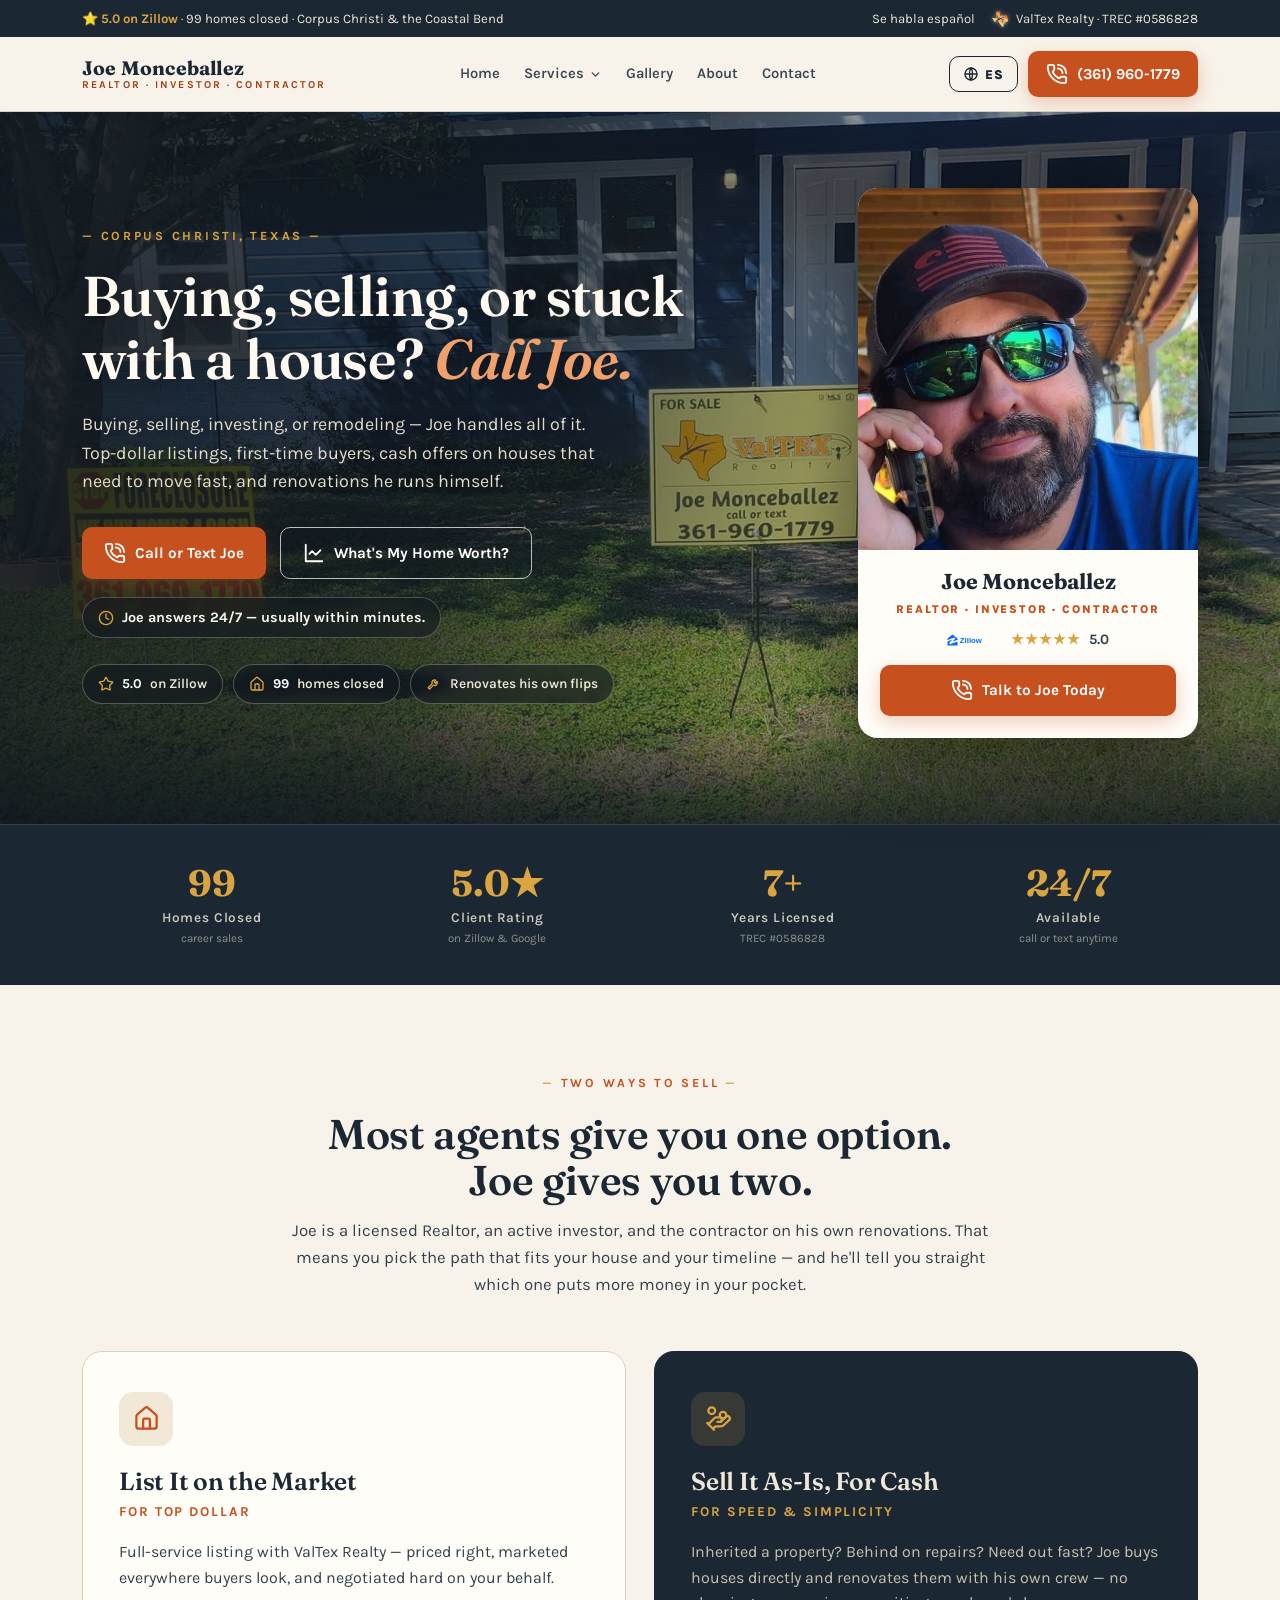
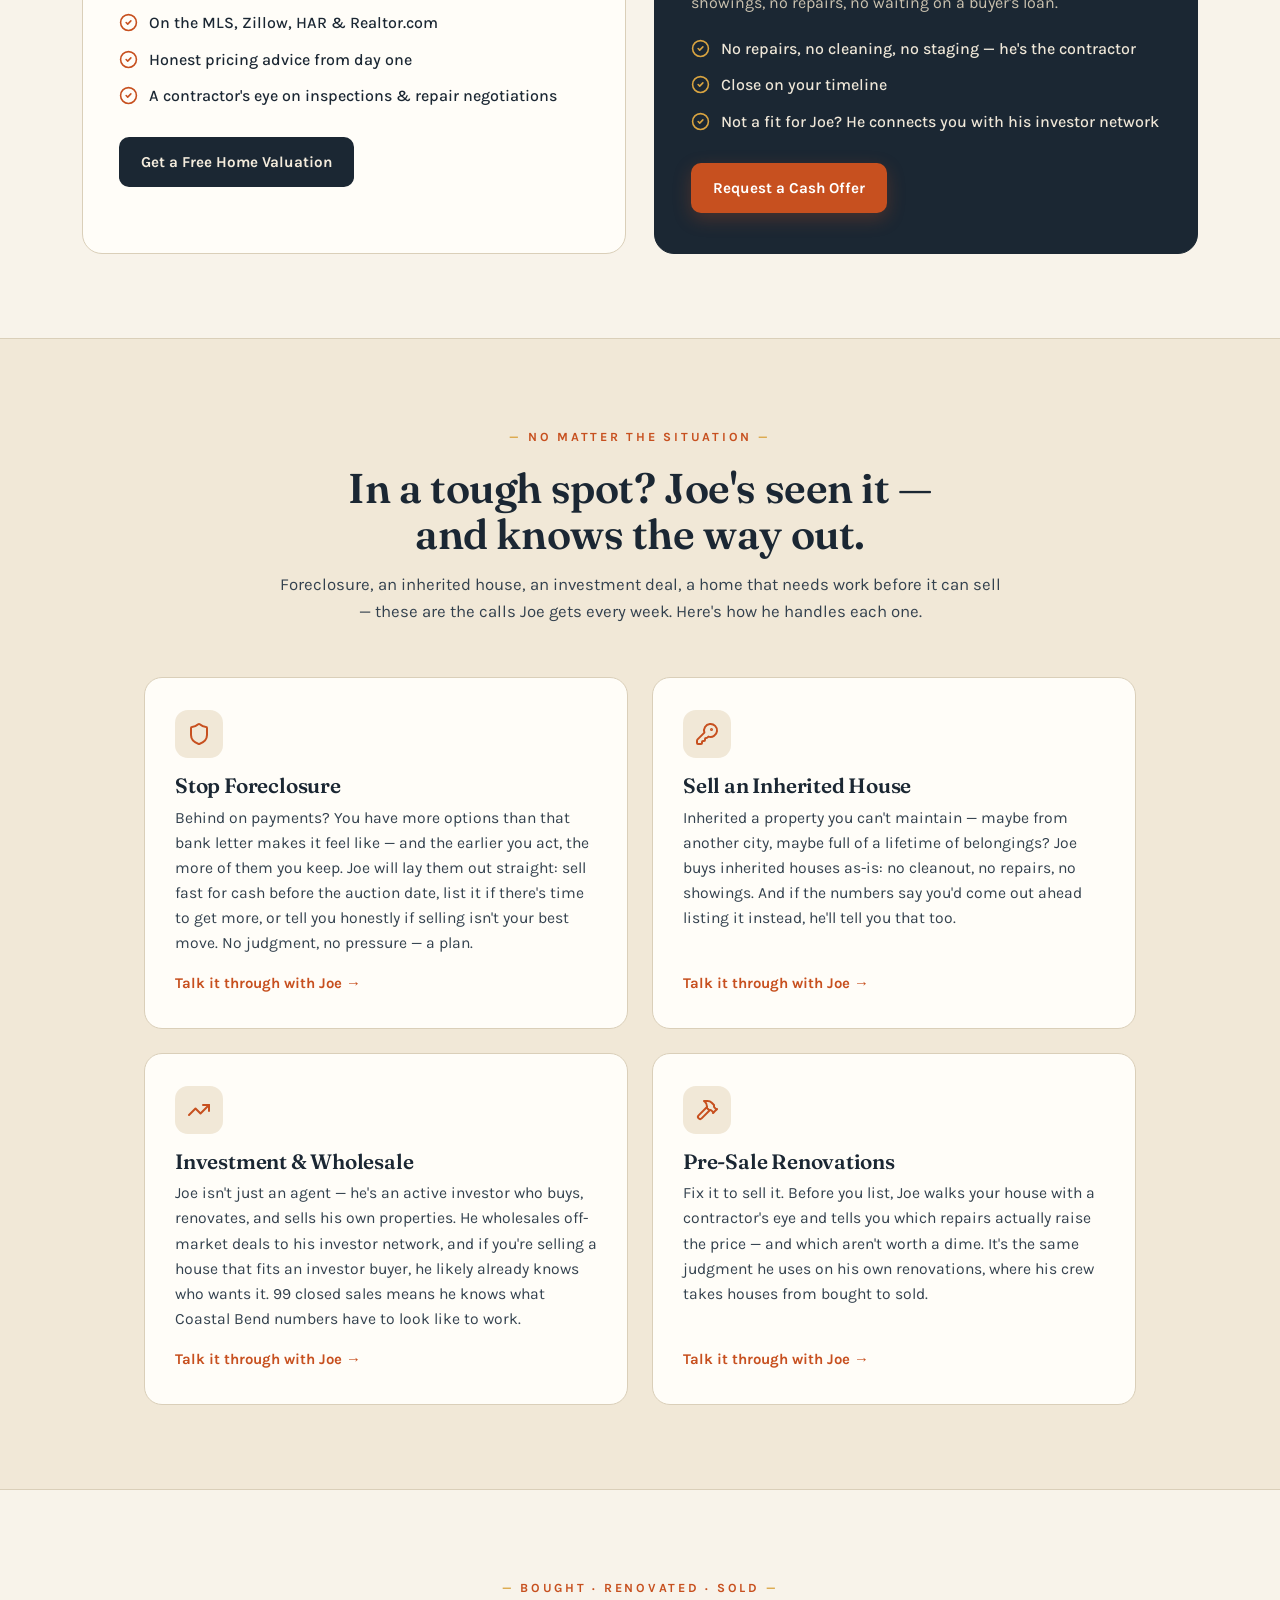
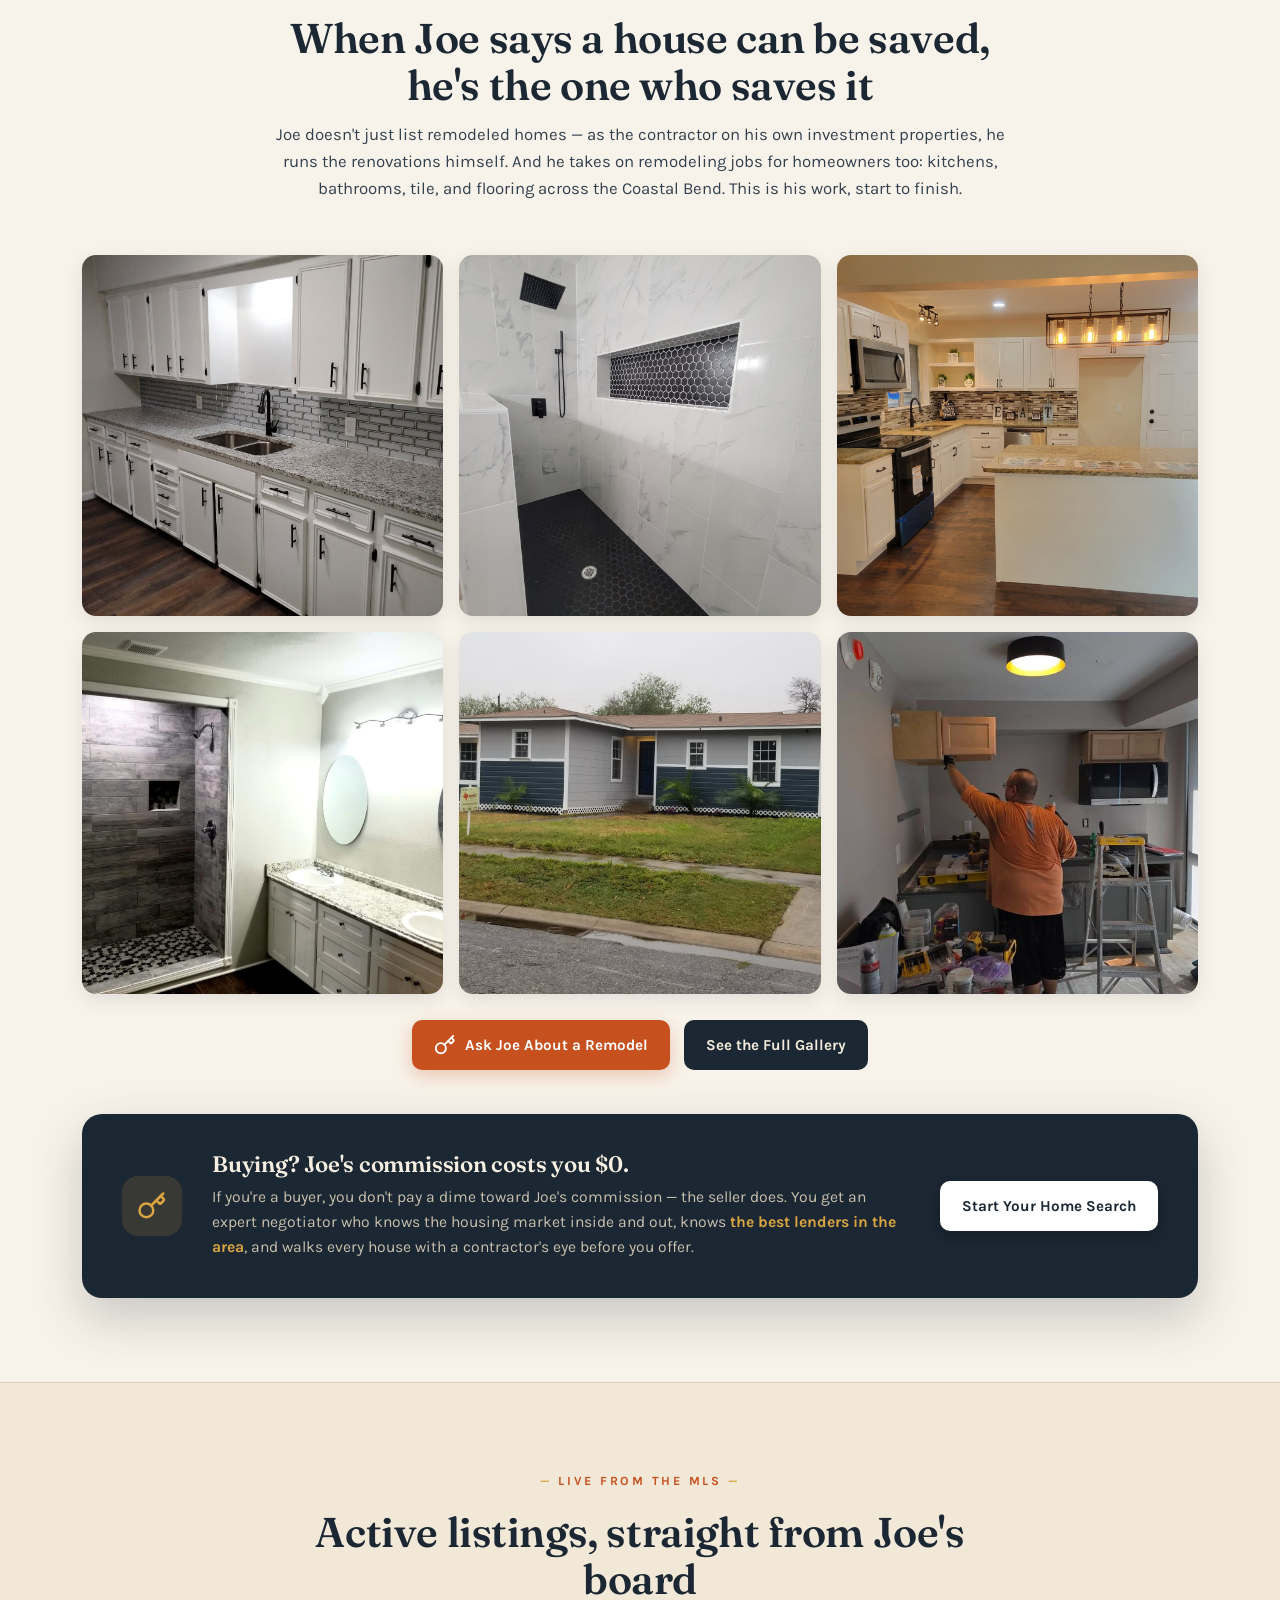
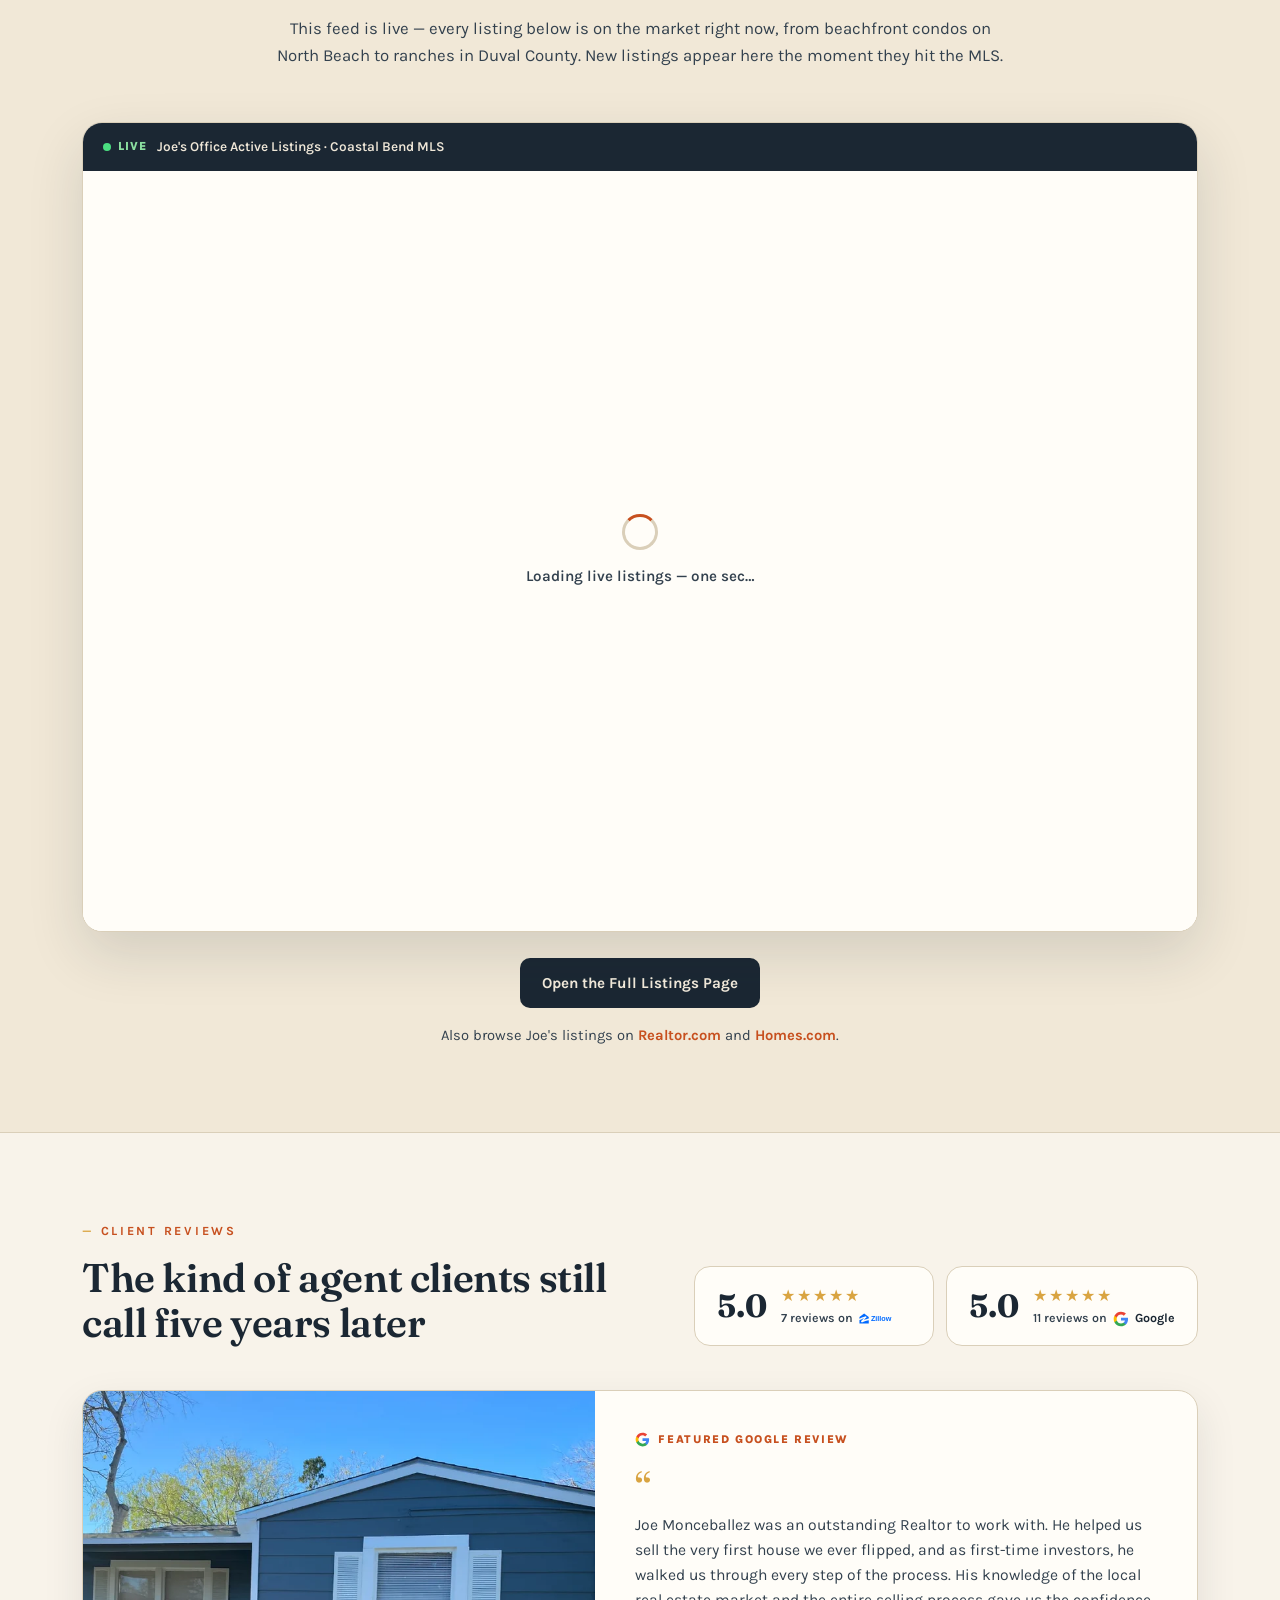
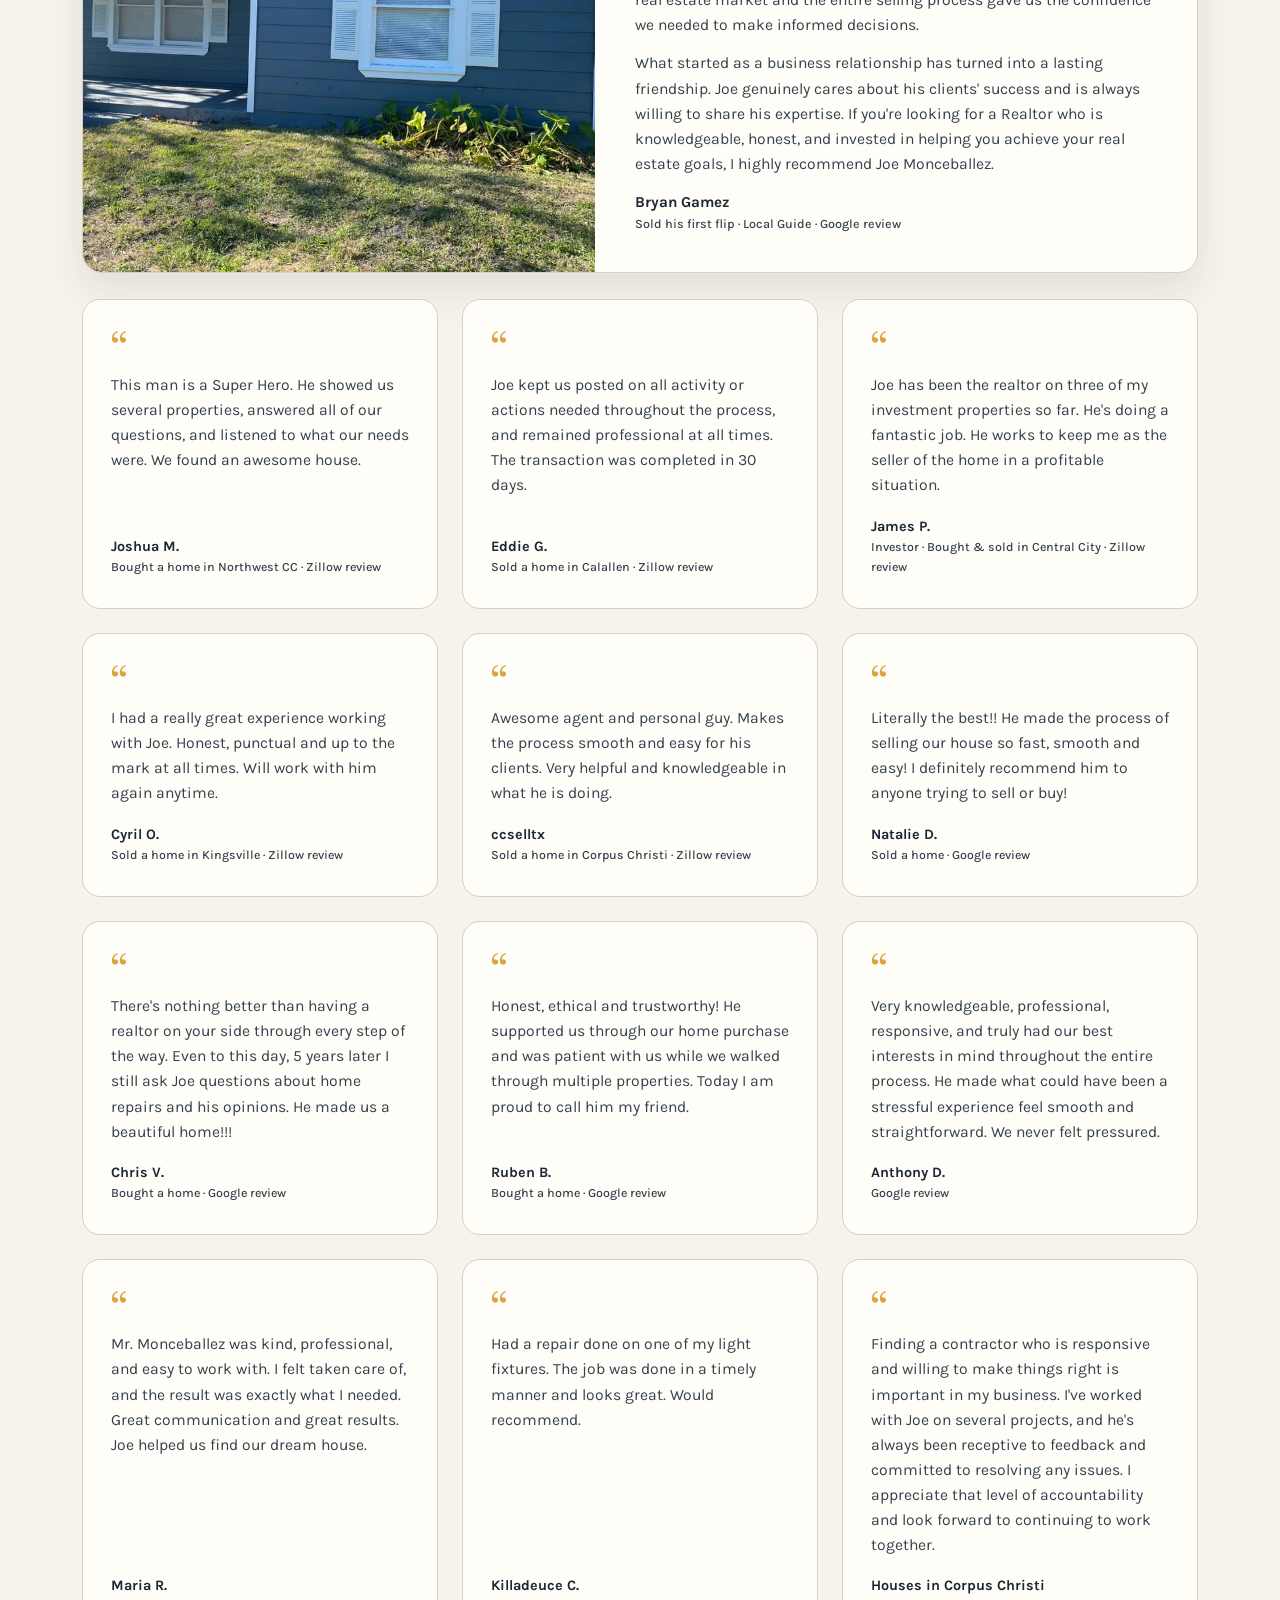
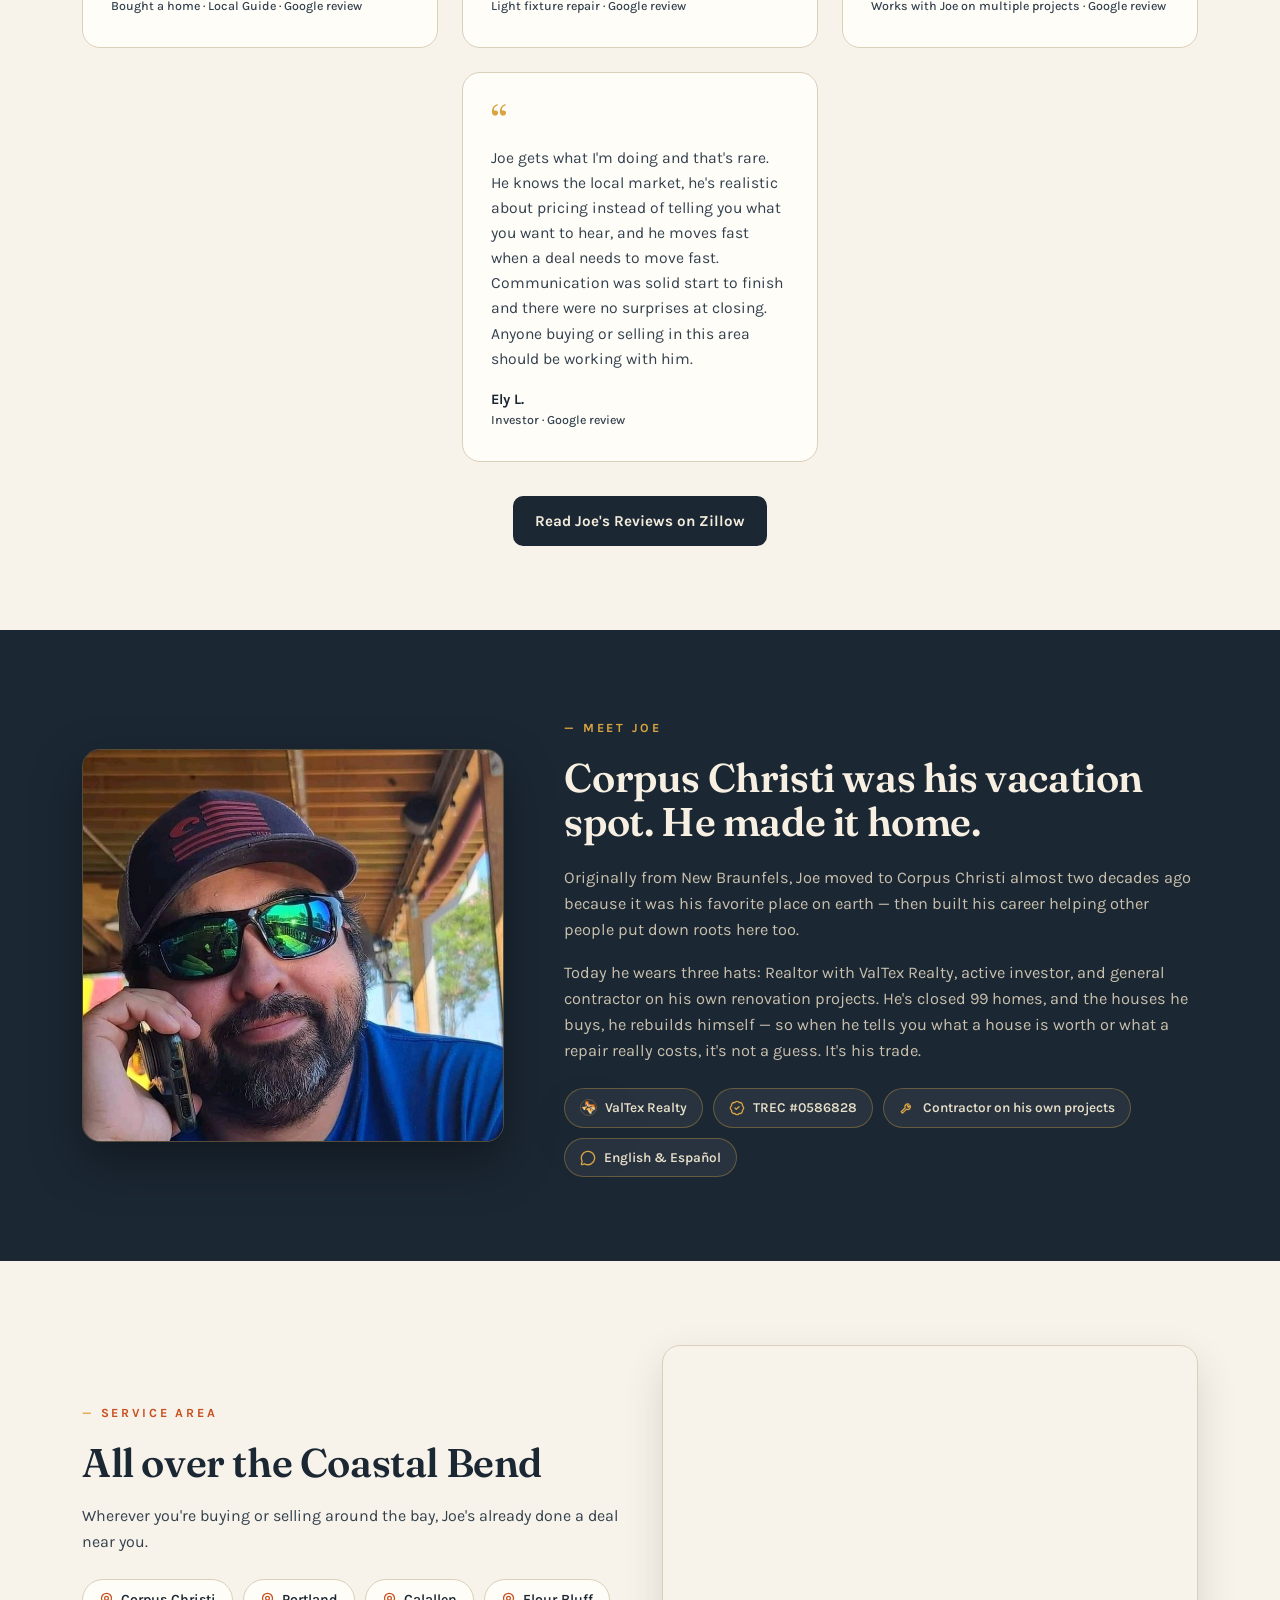
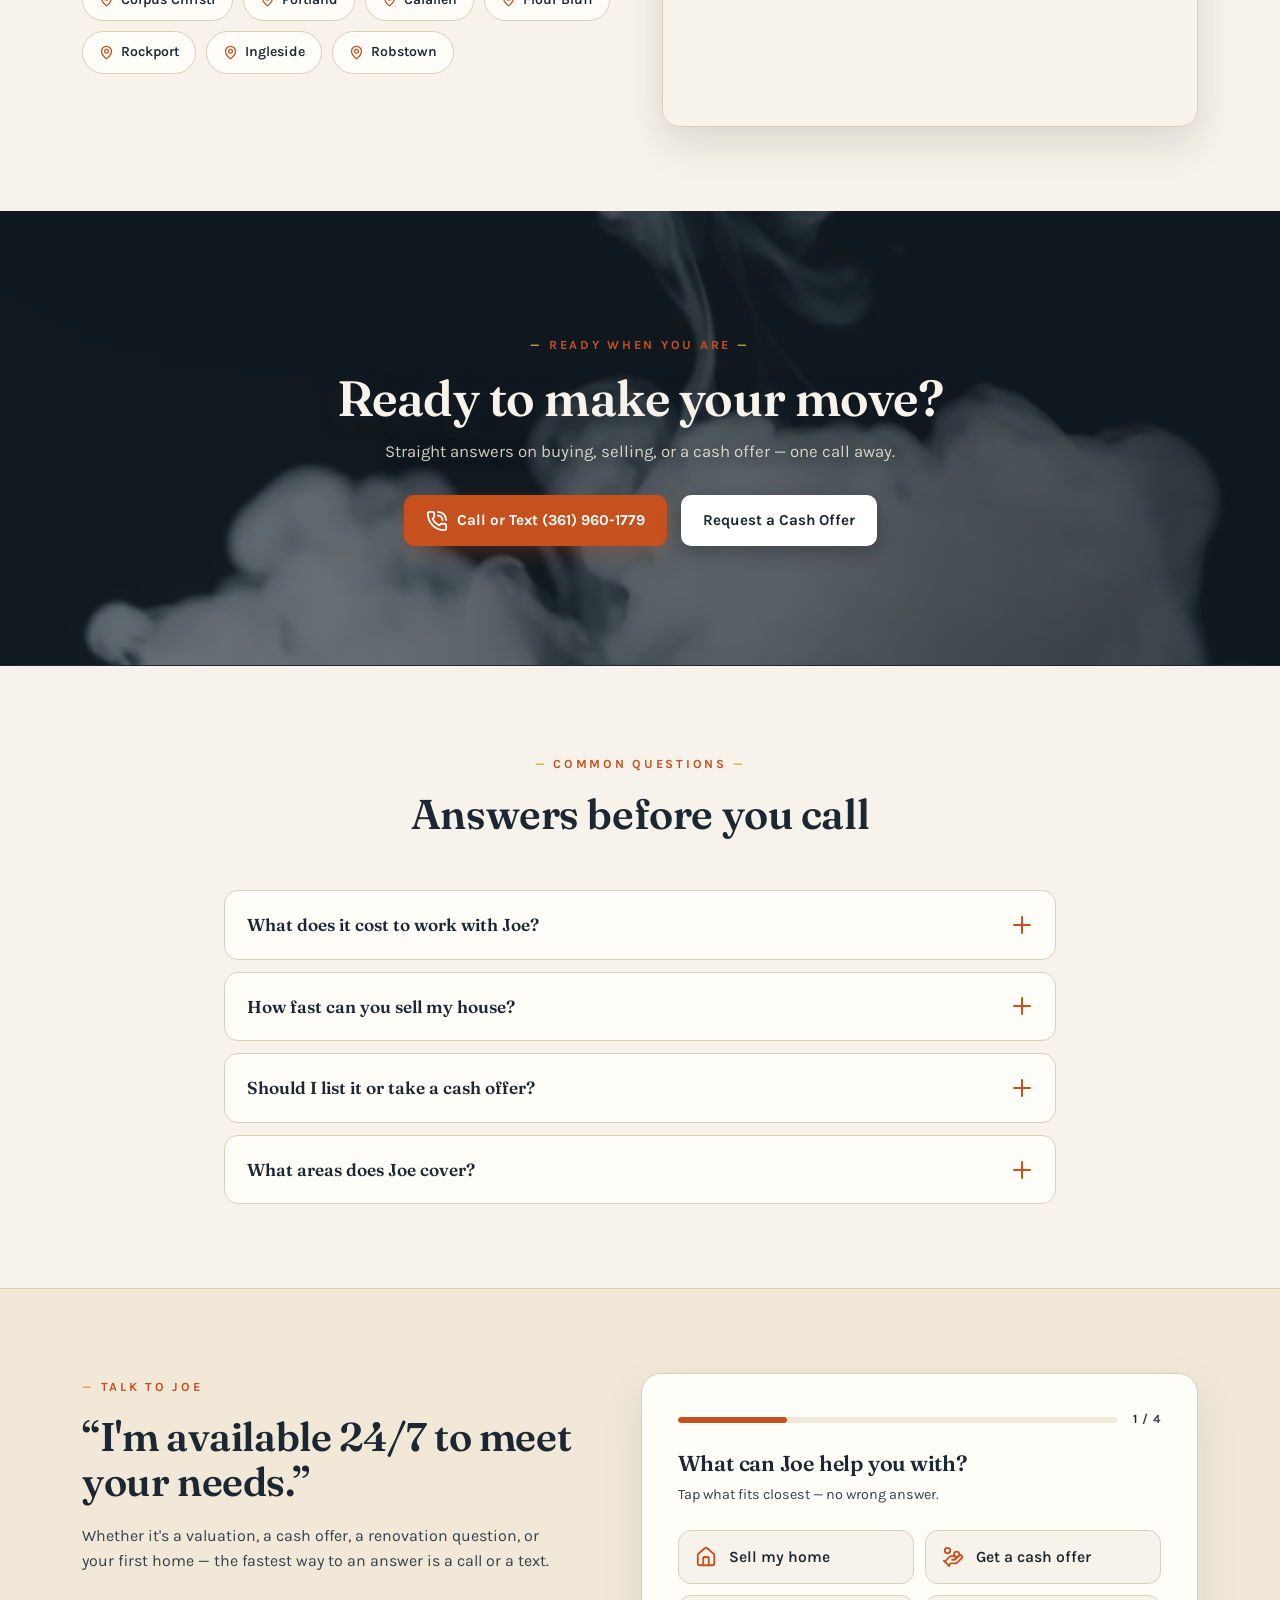
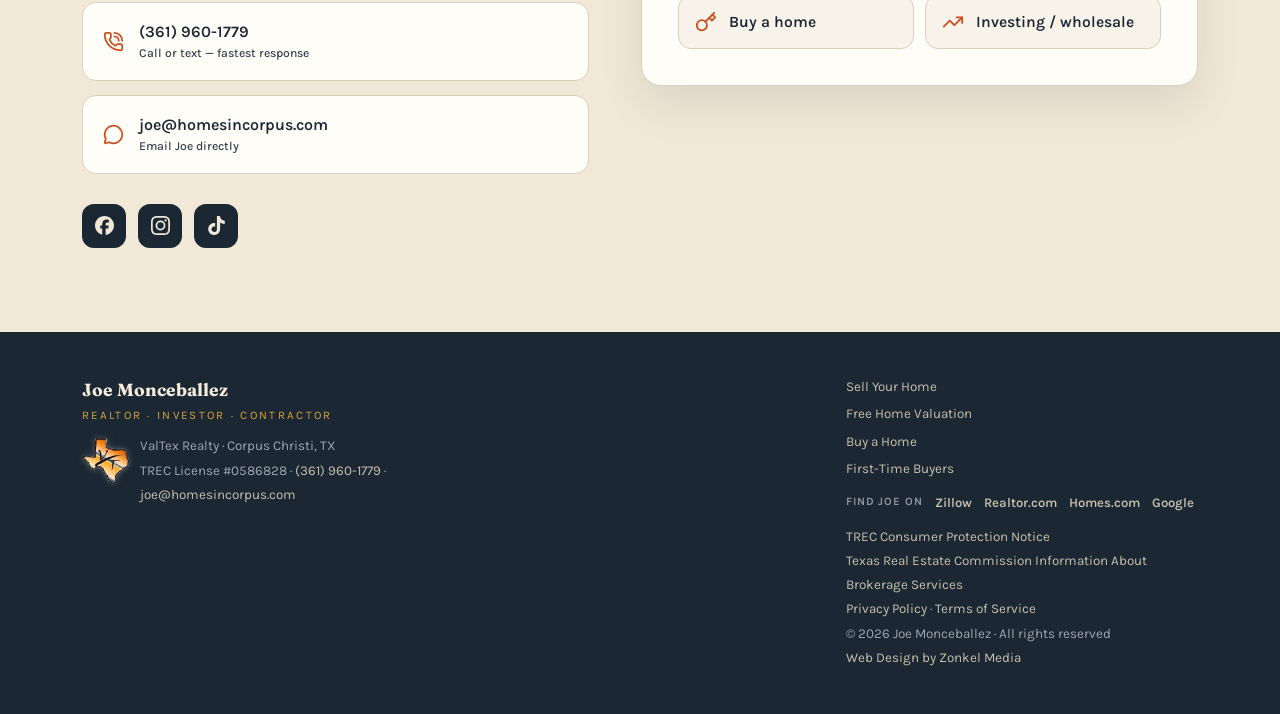
==== commit aabd6b6f: "Reviews: add Houses in Corpus Christi + Ely L. cards; Google 8 -> 11 Elias Cantu's rating-only revie" ====
--- a/index.html
+++ b/index.html
@@ -768,7 +768,7 @@
         </a>
         <a class="z-badge" href="https://www.google.com/maps/place/Joe+Monceballez+-+Corpus+Christi+Realtor/@27.329776,-97.3581427,9z/data=!3m1!4b1!4m6!3m5!1s0x8668f5826998bba7:0xeb568253df2bb38!8m2!3d27.329776!4d-97.3581427!16s%2Fg%2F11j6yjxjnk" target="_blank" rel="noopener" title="See Joe's reviews on Google">
           <span class="zn">5.0</span>
-          <div><div class="z-stars">★★★★★</div><span class="zl"><span data-i18n="revGBadge">8 reviews on</span> <svg style="width:16px;height:16px" viewBox="0 0 24 24" aria-label="Google"><path fill="#4285F4" d="M22.56 12.25c0-.78-.07-1.53-.2-2.25H12v4.26h5.92a5.06 5.06 0 0 1-2.2 3.32v2.77h3.57c2.08-1.92 3.27-4.74 3.27-8.1z"/><path fill="#34A853" d="M12 23c2.97 0 5.46-.98 7.28-2.66l-3.57-2.77c-.98.66-2.23 1.06-3.71 1.06-2.86 0-5.29-1.93-6.16-4.53H2.18v2.84C3.99 20.53 7.7 23 12 23z"/><path fill="#FBBC05" d="M5.84 14.1c-.22-.66-.35-1.36-.35-2.1s.13-1.44.35-2.1V7.06H2.18A10.97 10.97 0 0 0 1 12c0 1.77.43 3.45 1.18 4.94l3.66-2.84z"/><path fill="#EA4335" d="M12 5.38c1.62 0 3.06.56 4.21 1.64l3.15-3.15C17.45 2.09 14.97 1 12 1 7.7 1 3.99 3.47 2.18 7.06l3.66 2.84c.87-2.6 3.3-4.52 6.16-4.52z"/></svg> <b style="color:var(--ink)">Google</b></span></div>
+          <div><div class="z-stars">★★★★★</div><span class="zl"><span data-i18n="revGBadge">11 reviews on</span> <svg style="width:16px;height:16px" viewBox="0 0 24 24" aria-label="Google"><path fill="#4285F4" d="M22.56 12.25c0-.78-.07-1.53-.2-2.25H12v4.26h5.92a5.06 5.06 0 0 1-2.2 3.32v2.77h3.57c2.08-1.92 3.27-4.74 3.27-8.1z"/><path fill="#34A853" d="M12 23c2.97 0 5.46-.98 7.28-2.66l-3.57-2.77c-.98.66-2.23 1.06-3.71 1.06-2.86 0-5.29-1.93-6.16-4.53H2.18v2.84C3.99 20.53 7.7 23 12 23z"/><path fill="#FBBC05" d="M5.84 14.1c-.22-.66-.35-1.36-.35-2.1s.13-1.44.35-2.1V7.06H2.18A10.97 10.97 0 0 0 1 12c0 1.77.43 3.45 1.18 4.94l3.66-2.84z"/><path fill="#EA4335" d="M12 5.38c1.62 0 3.06.56 4.21 1.64l3.15-3.15C17.45 2.09 14.97 1 12 1 7.7 1 3.99 3.47 2.18 7.06l3.66 2.84c.87-2.6 3.3-4.52 6.16-4.52z"/></svg> <b style="color:var(--ink)">Google</b></span></div>
         </a>
       </div>
     </div>
@@ -846,9 +846,19 @@
         <p>Had a repair done on one of my light fixtures. The job was done in a timely manner and looks great. Would recommend.</p>
         <div class="who">Killadeuce C. <span data-i18n="rev12who">Light fixture repair · Google review</span></div>
       </div>
+      <div class="rev rv">
+        <div class="q">“</div>
+        <p>Finding a contractor who is responsive and willing to make things right is important in my business. I've worked with Joe on several projects, and he's always been receptive to feedback and committed to resolving any issues. I appreciate that level of accountability and look forward to continuing to work together.</p>
+        <div class="who">Houses in Corpus Christi <span data-i18n="rev13who">Works with Joe on multiple projects · Google review</span></div>
+      </div>
+      <div class="rev rv">
+        <div class="q">“</div>
+        <p>Joe gets what I'm doing and that's rare. He knows the local market, he's realistic about pricing instead of telling you what you want to hear, and he moves fast when a deal needs to move fast. Communication was solid start to finish and there were no surprises at closing. Anyone buying or selling in this area should be working with him.</p>
+        <div class="who">Ely L. <span data-i18n="rev14who">Investor · Google review</span></div>
+      </div>
 </div>
     <div class="rev-more">
-      <button class="btn btn-ink" id="revMore" type="button" data-i18n="revMore">Read All 12 Reviews</button>
+      <button class="btn btn-ink" id="revMore" type="button" data-i18n="revMore">Read All 14 Reviews</button>
     </div>
     <div class="mls-actions" style="margin-top:34px">
       <a class="btn btn-ink" href="https://www.zillow.com/profile/monceballezjoe" target="_blank" rel="noopener" data-i18n="revAll">Read Joe's Reviews on Zillow</a>
@@ -1320,10 +1330,11 @@
     ctRow1:'Llama o manda texto — respuesta más rápida', ctRow2:'Escríbele directamente',
     fH:'Dile a Joe qué necesitas', fSub:'Te responde el mismo día — normalmente mucho más rápido.',
     mlsLoad:'Cargando propiedades en vivo — un segundo…',
-    revGBadge:'8 reseñas en',
+    revGBadge:'11 reseñas en',
     rev7who:'Vendió su casa · Reseña de Google', rev8who:'Compró casa · Reseña de Google', rev9who:'Compró casa · Reseña de Google',
     rev10who:'Reseña de Google', rev11who:'Compró casa · Guía Local · Reseña de Google',
     rev12who:'Reparación de una lámpara · Reseña de Google',
+    rev13who:'Trabaja con Joe en varios proyectos · Reseña de Google', rev14who:'Inversionista · Reseña de Google',
     rfTag:'Reseña Destacada de Google',
     rfP1:'Joe Monceballez fue un Realtor excepcional. Nos ayudó a vender la primera casa que remodelamos para revender y, como inversionistas primerizos, nos guió en cada paso del proceso. Su conocimiento del mercado local y de todo el proceso de venta nos dio la confianza para tomar decisiones informadas.',
     rfP2:'Lo que empezó como una relación de negocios se convirtió en una amistad duradera. A Joe de verdad le importa el éxito de sus clientes y siempre comparte su experiencia. Si buscas un Realtor con conocimiento, honesto y comprometido con tus metas de bienes raíces, recomiendo mucho a Joe Monceballez.',
@@ -1338,7 +1349,7 @@
     qwT4:'Lo último — ¿tu nombre?', qwS4:'Para que Joe sepa a quién le escribe.',
     qwEName:'Joe solo necesita un nombre para contactarte.',
     qwBack:'Atrás', qwNext:'Continuar',
-    revMore:'Leer las 12 reseñas',
+    revMore:'Leer las 14 reseñas',
     qwDoneH:'¡Listo! Joe se comunicará contigo. 🤙', qwDoneP:'¿Lo necesitas ahora mismo? Contesta llamadas y textos 24/7.', qwDoneBtn:'Llama al (361) 960-1779',
     fL1:'Estoy buscando…', fO0:'Elige una opción', fO1:'Vender mi casa (listarla)', fO2:'Una oferta en efectivo por mi casa', fO3:'Comprar una casa', fO4:'Alertas de nuevas propiedades', fO5:'Hablar de inversiones / wholesale',
     fL2:'Nombre', fL3:'Teléfono', fL4:'Dirección de la propiedad', fL4b:'(si vendes)', fL5:'¿Algo más?',
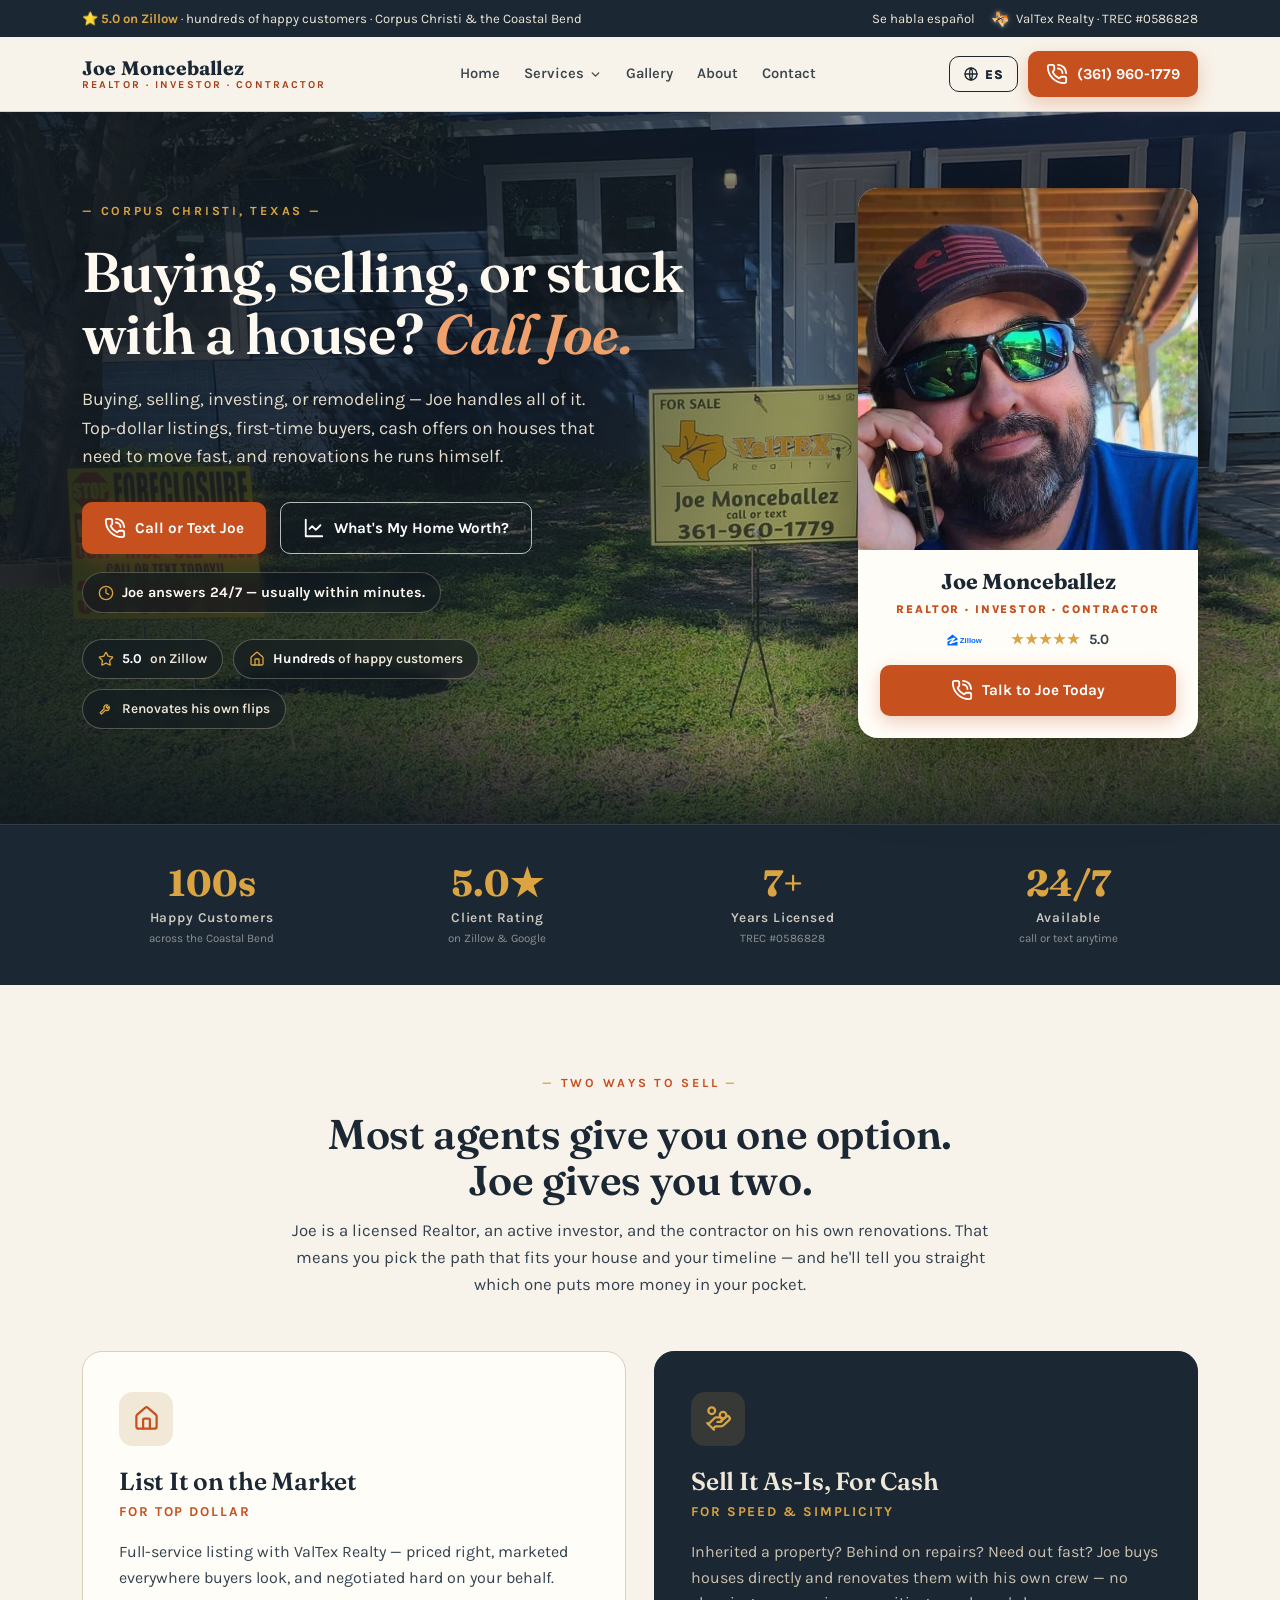
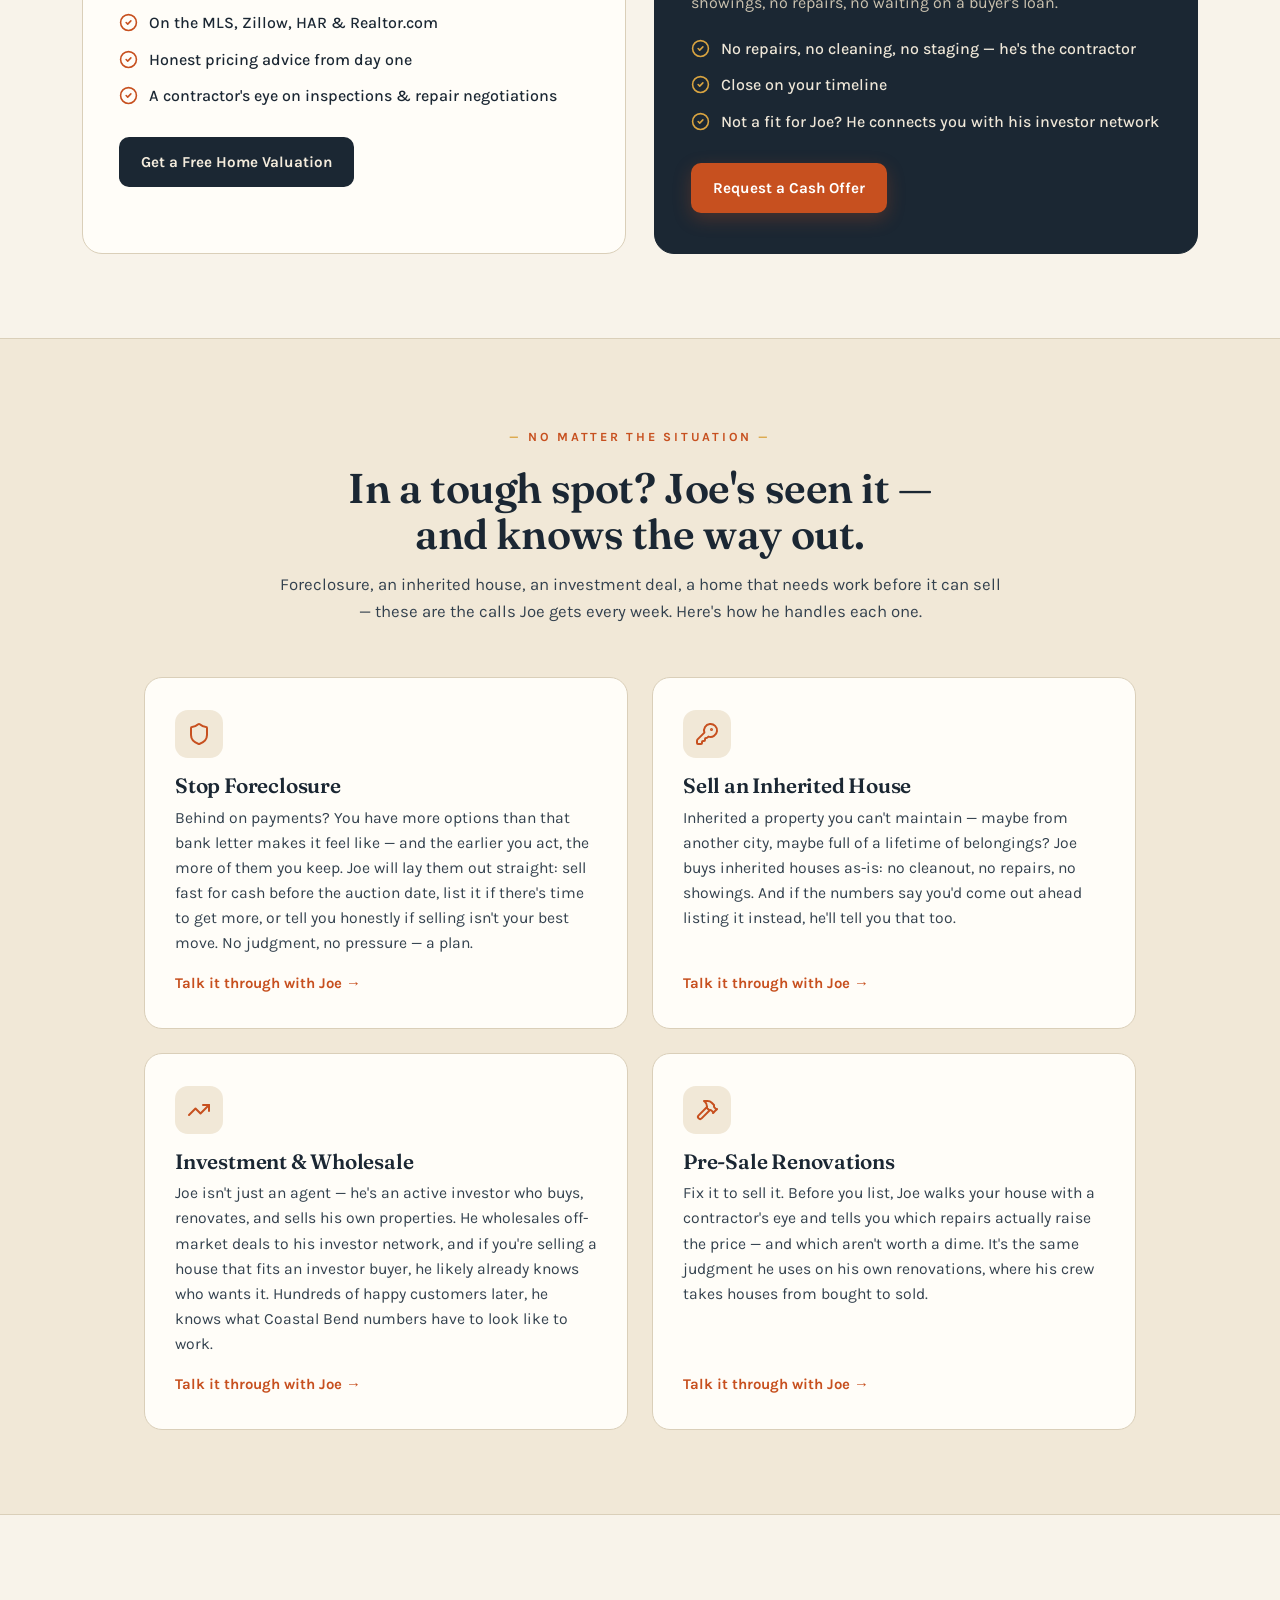
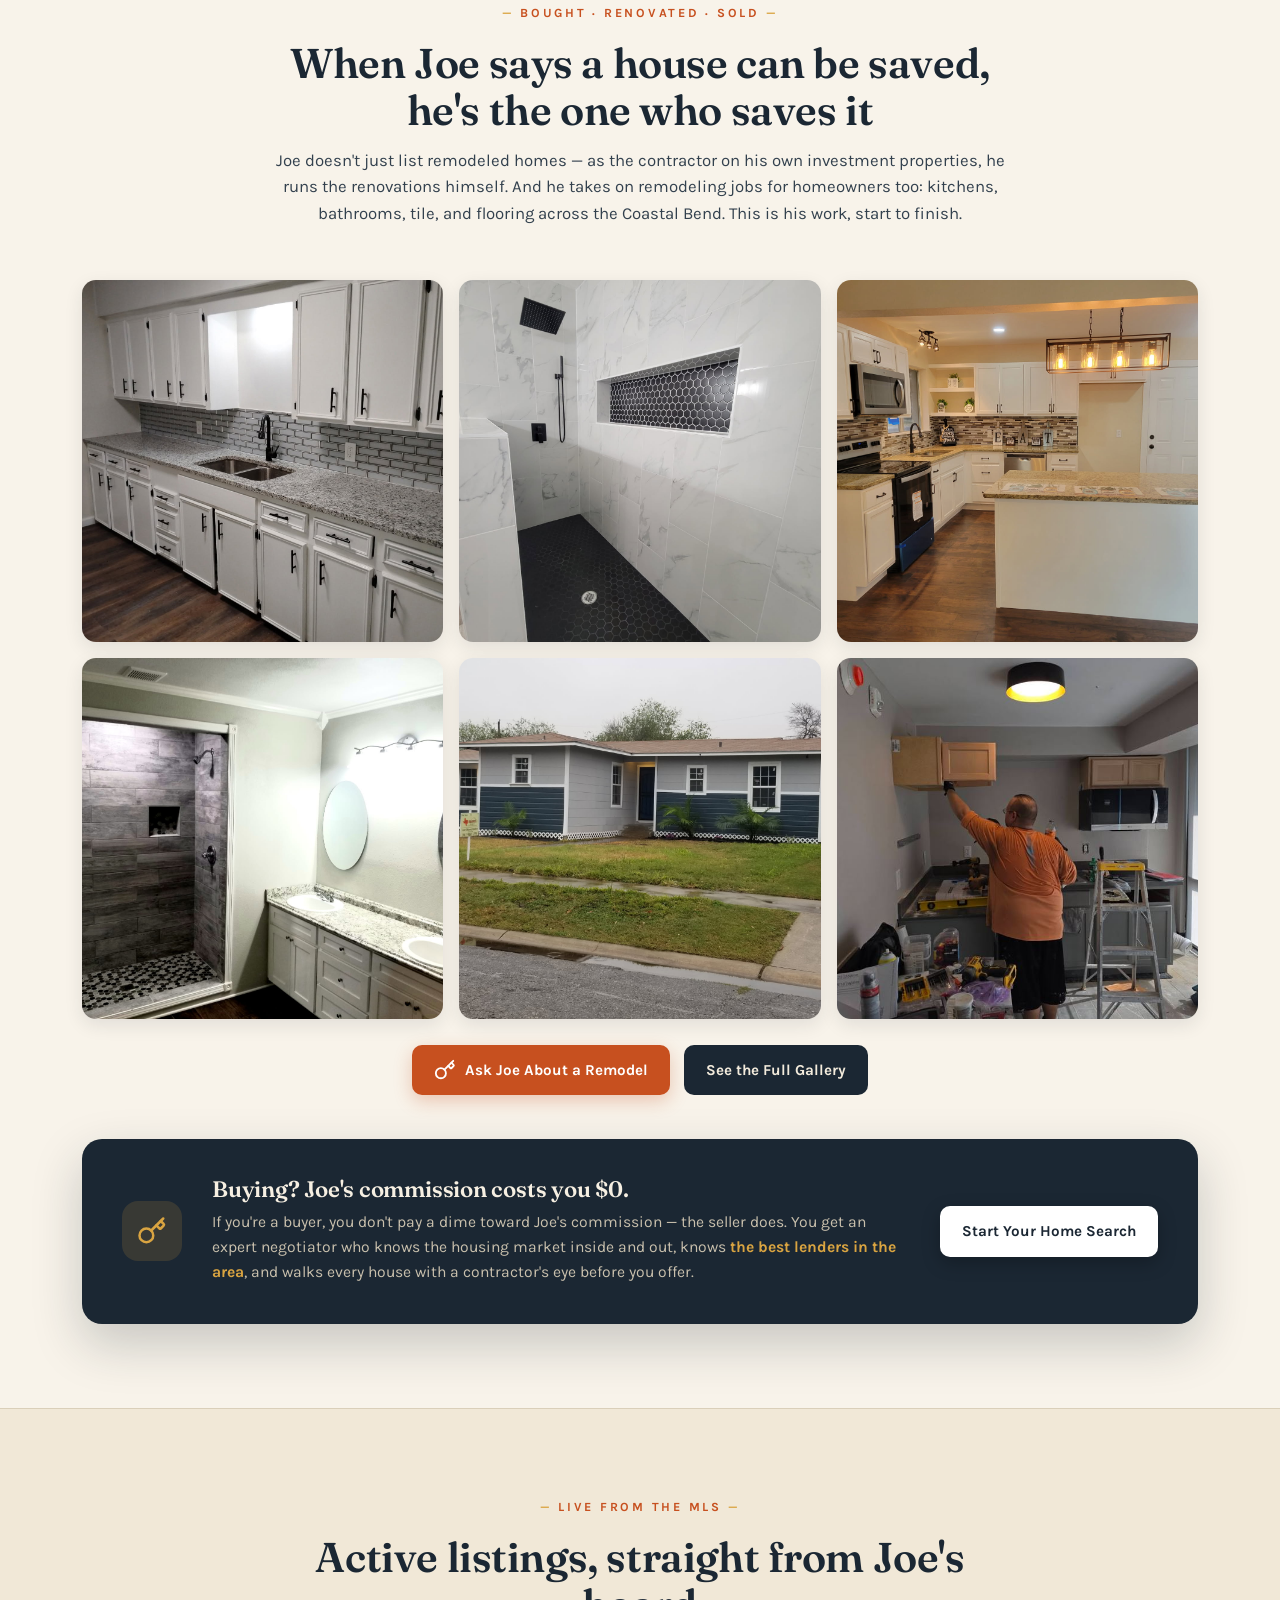
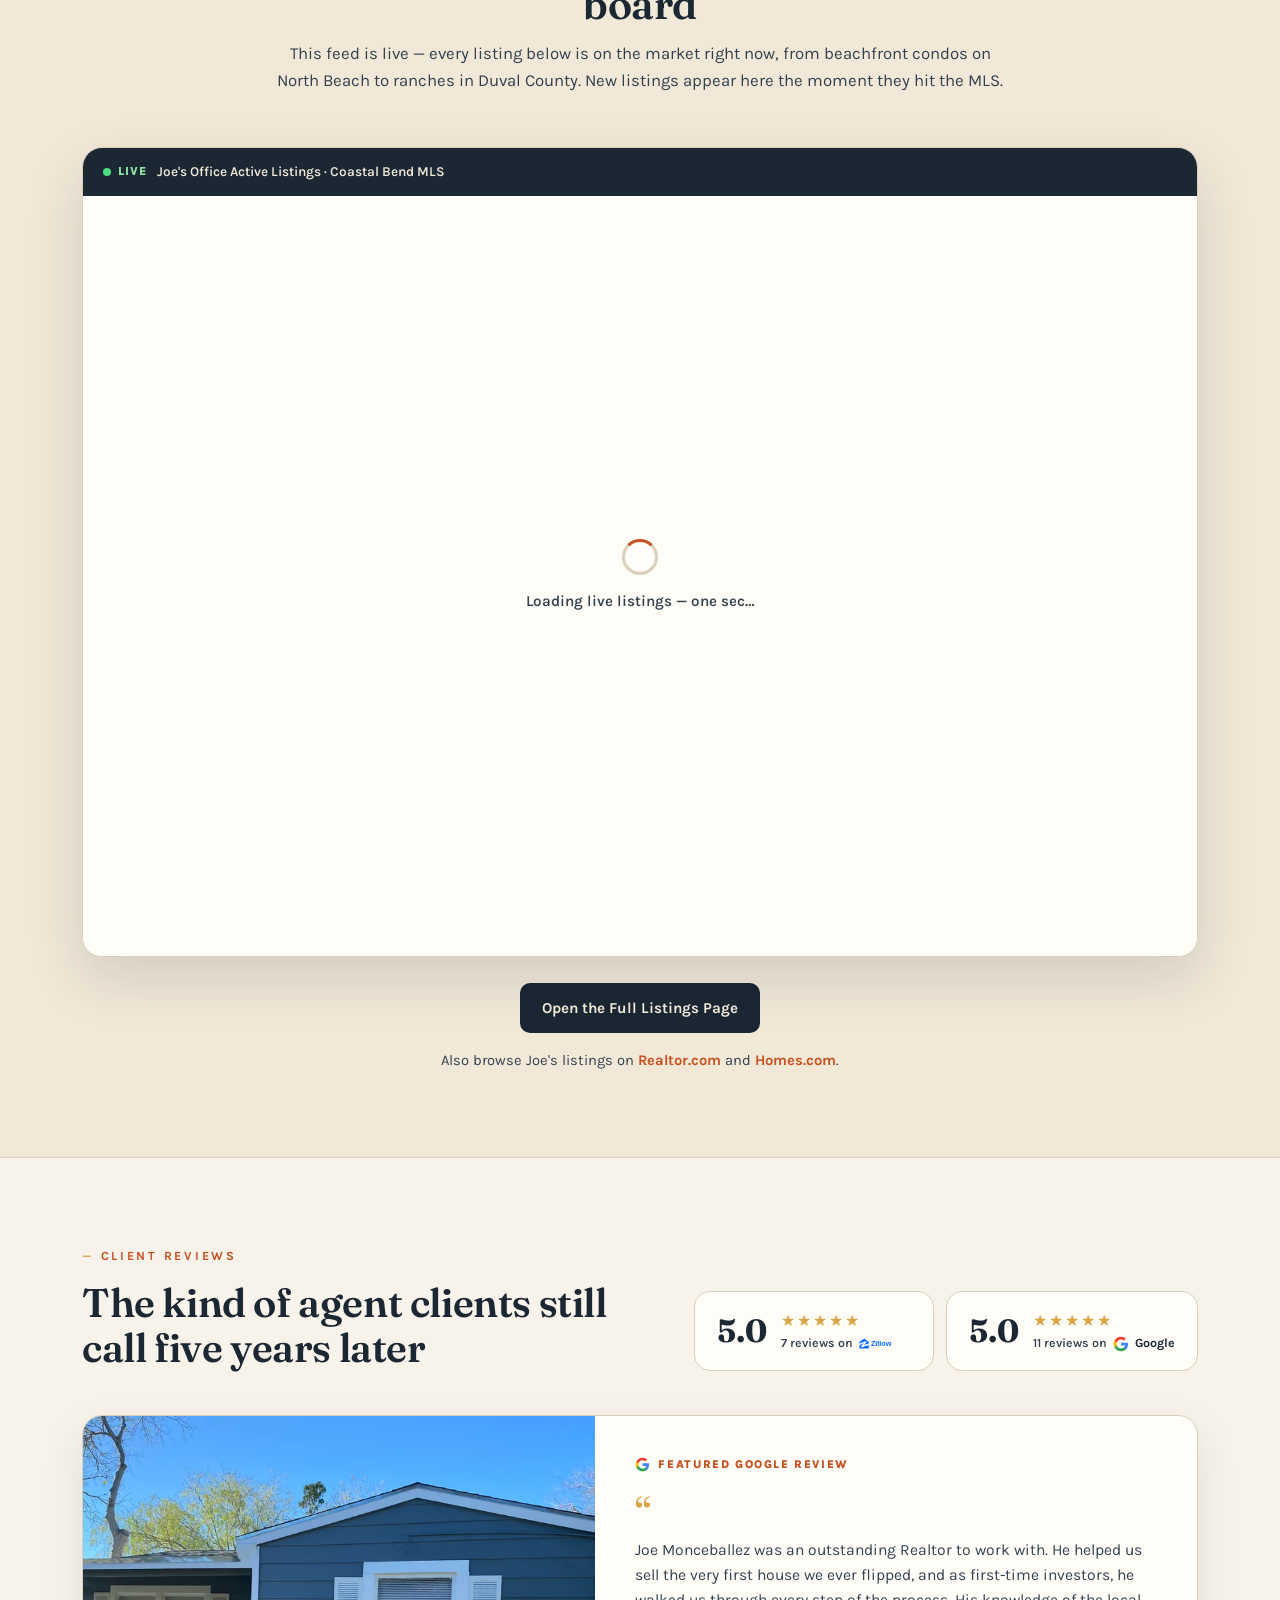
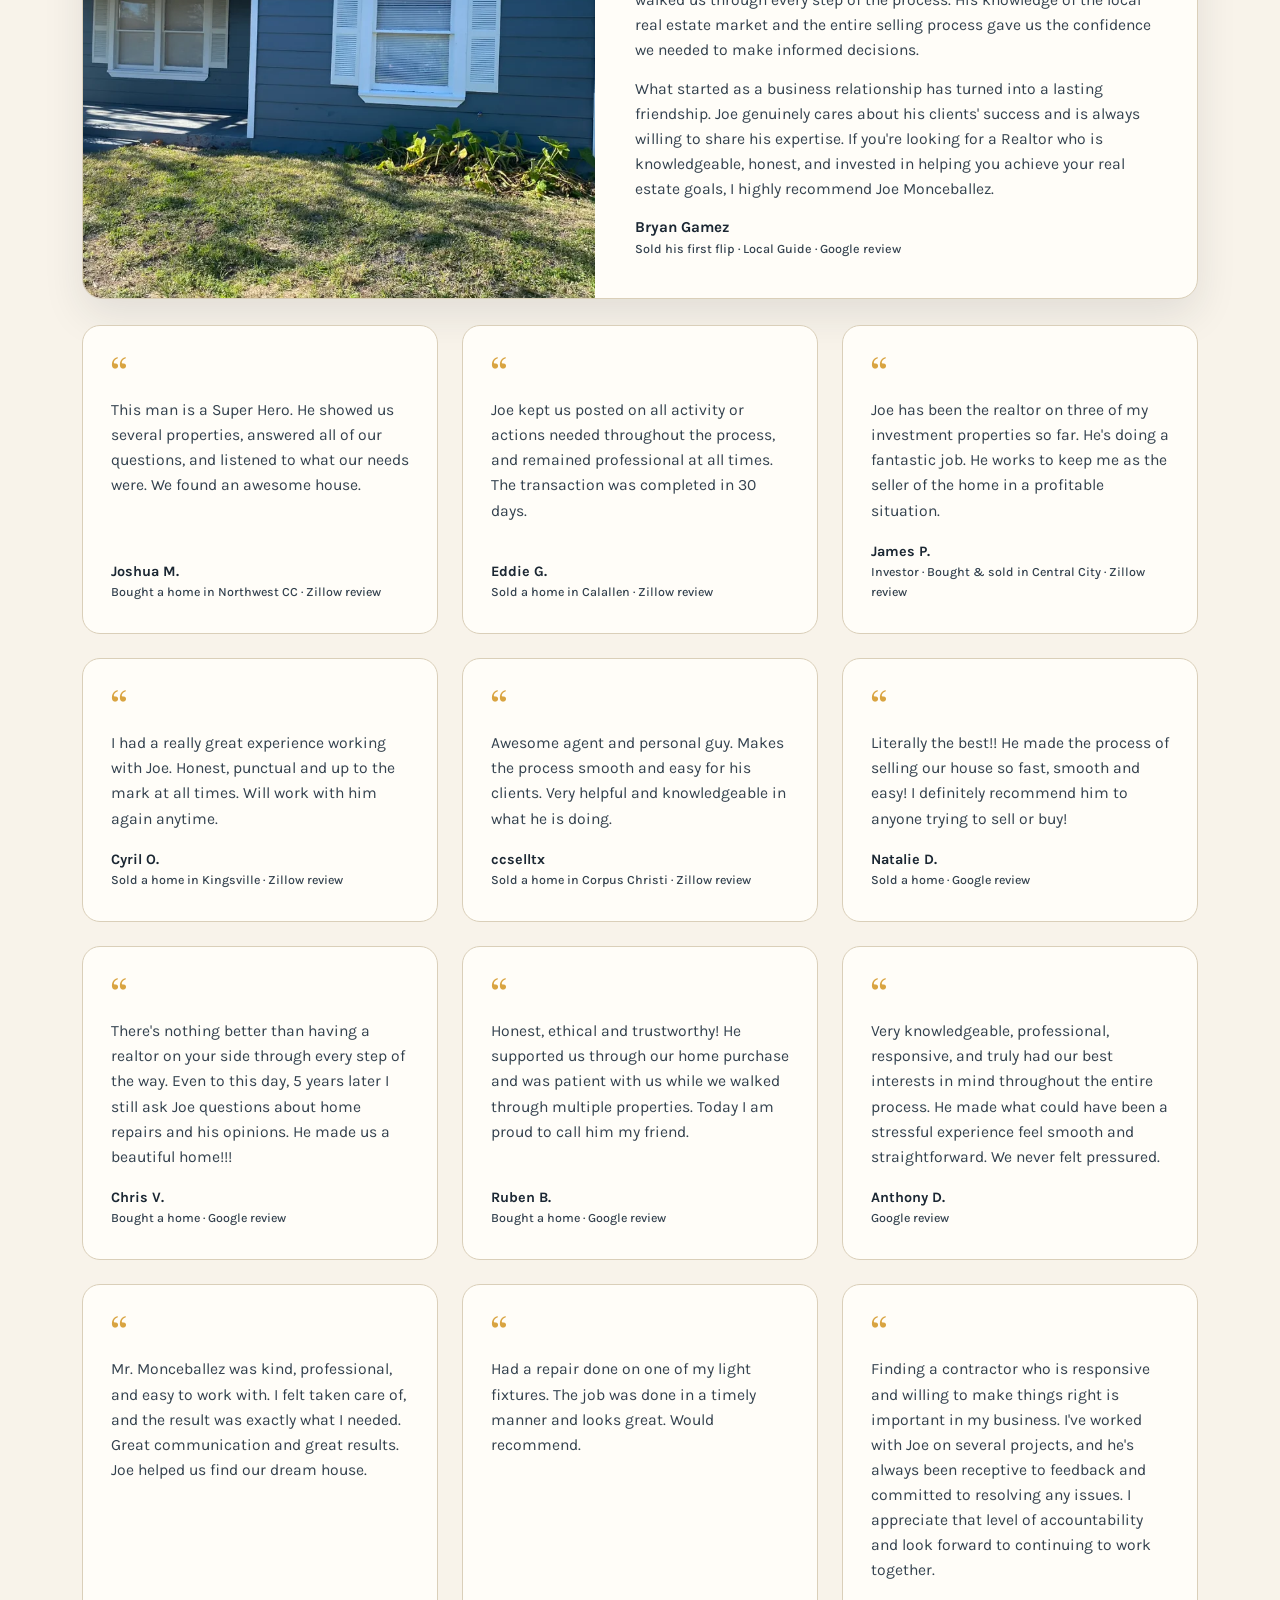
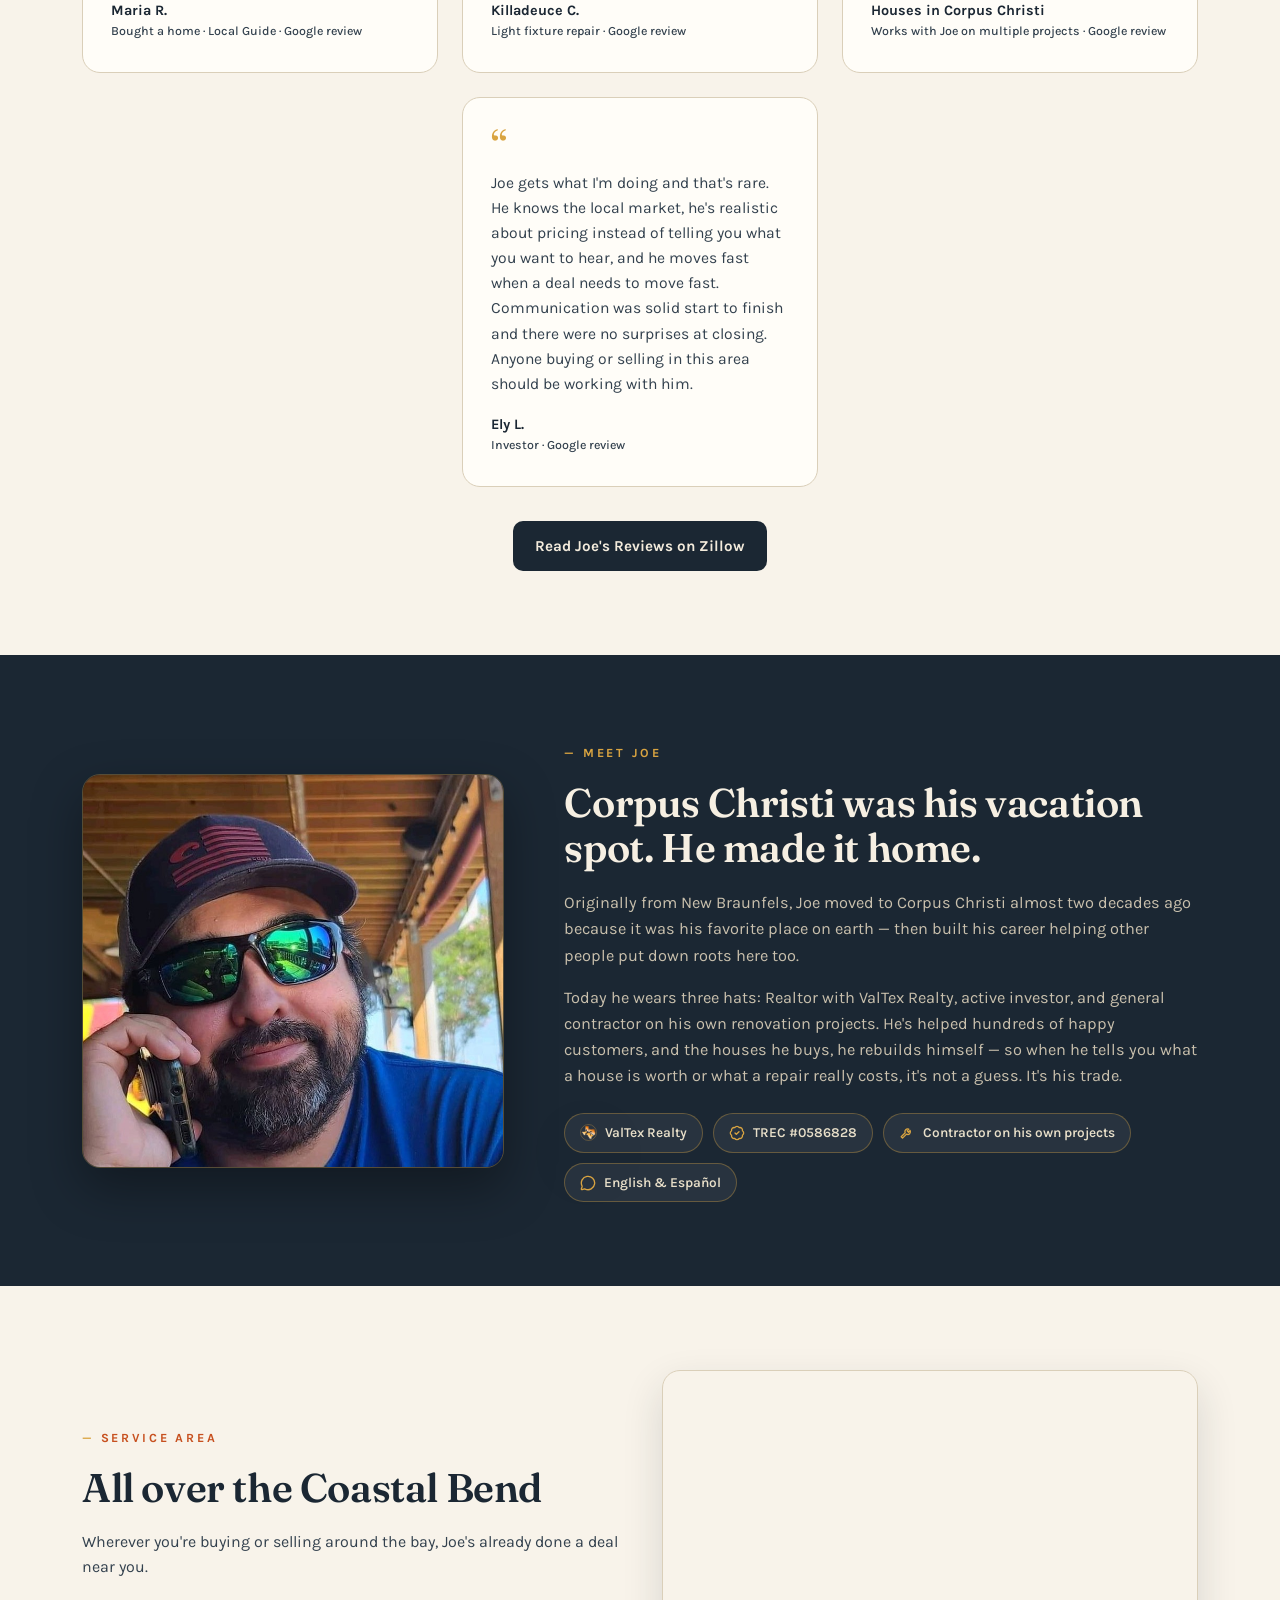
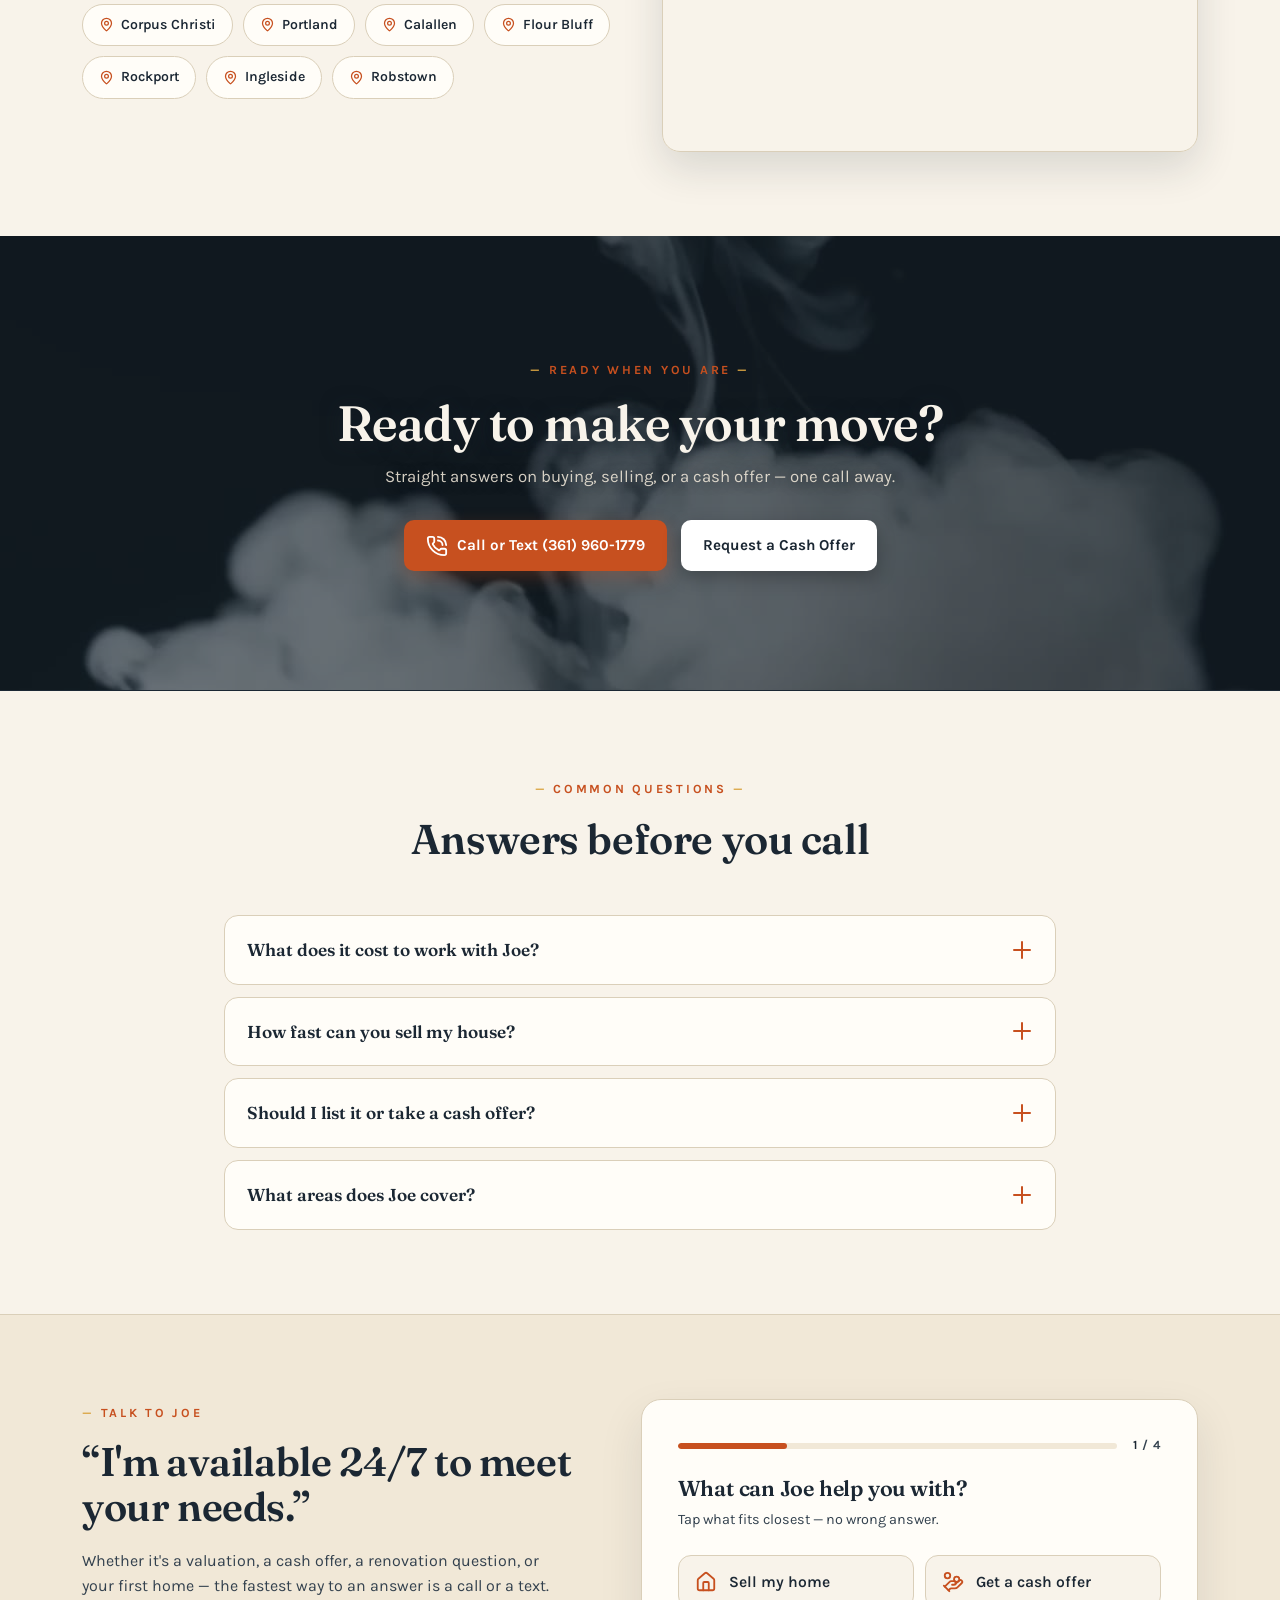
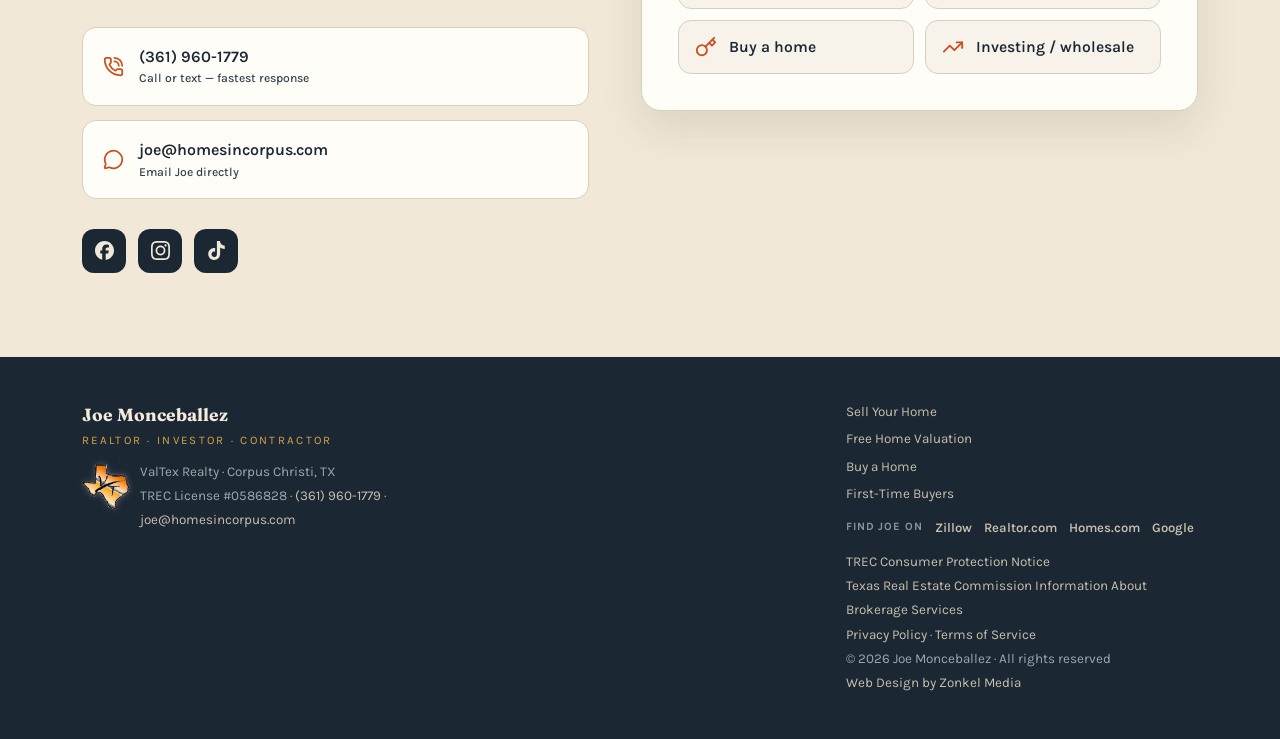
==== commit 275141ec: "Swap "99 homes closed" for "hundreds of happy customers" sitewide Replaces the hard closing count ev" ====
--- a/index.html
+++ b/index.html
@@ -4,12 +4,12 @@
 <meta charset="UTF-8">
 <meta name="viewport" content="width=device-width, initial-scale=1.0">
 <title>Joe Monceballez &mdash; Corpus Christi Realtor, Investor &amp; Contractor</title>
-<meta name="description" content="Buy, sell, or get a cash offer on your Corpus Christi home. Joe Monceballez — Realtor, investor & contractor. 99 homes closed. (361) 960-1779.">
+<meta name="description" content="Buy, sell, or get a cash offer on your Corpus Christi home. Joe Monceballez — Realtor, investor & contractor. Hundreds of happy customers. (361) 960-1779.">
 <link rel="canonical" href="https://homesincorpus.com/">
 <meta property="og:type" content="website">
 <meta property="og:site_name" content="Joe Monceballez — Homes In Corpus">
 <meta property="og:title" content="Joe Monceballez — Corpus Christi Realtor, Investor &amp; Contractor">
-<meta property="og:description" content="Buy, sell, or get a cash offer on your Corpus Christi home. Joe Monceballez — Realtor, investor & contractor. 99 homes closed. (361) 960-1779.">
+<meta property="og:description" content="Buy, sell, or get a cash offer on your Corpus Christi home. Joe Monceballez — Realtor, investor & contractor. Hundreds of happy customers. (361) 960-1779.">
 <meta property="og:url" content="https://homesincorpus.com/">
 <meta property="og:image" content="https://homesincorpus.com/assets/og-image.jpg">
 <meta property="og:image:width" content="1200">
@@ -469,7 +469,7 @@
   "@type": "RealEstateAgent",
   "@id": "https://homesincorpus.com/#agent",
   "name": "Joe Monceballez",
-  "description": "Corpus Christi Realtor, investor, and contractor with ValTex Realty. 99 homes closed, 5.0 rated on Zillow and Google. Listings, buyer representation, direct cash offers, remodeling for homeowners, and pre-sale renovations across the Coastal Bend.",
+  "description": "Corpus Christi Realtor, investor, and contractor with ValTex Realty. Hundreds of happy customers, 5.0 rated on Zillow and Google. Listings, buyer representation, direct cash offers, remodeling for homeowners, and pre-sale renovations across the Coastal Bend.",
   "url": "https://homesincorpus.com/",
   "image": "https://homesincorpus.com/assets/joe-headshot-crop.jpg",
   "telephone": "+1-361-960-1779",
@@ -519,7 +519,7 @@
 
 <div class="topbar">
   <div class="wrap">
-    <span data-i18n="tb1">⭐ <b>5.0 on Zillow</b> · 99 homes closed<span class="tb-tail"> · Corpus Christi &amp; the Coastal Bend</span></span>
+    <span data-i18n="tb1">⭐ <b>5.0 on Zillow</b> · hundreds of happy customers<span class="tb-tail"> · Corpus Christi &amp; the Coastal Bend</span></span>
     <div class="tb-right"><span data-i18n="tb2">Se habla español</span><span style="display:inline-flex;align-items:center;gap:7px"><img src="assets/valtex-logo.png" alt="ValTex Realty" style="height:18px;width:auto;filter:drop-shadow(0 0 2px rgba(255,255,255,.35))">ValTex Realty · TREC #0586828</span></div>
   </div>
 </div>
@@ -597,7 +597,7 @@
       <p class="hero-note" data-i18n="heroNote"><svg class="icon" viewBox="0 0 24 24" style="width:16px;height:16px;color:var(--gold)"><circle cx="12" cy="12" r="10"/><path d="M12 6v6l4 2"/></svg> Joe answers 24/7 — usually within minutes.</p>
       <div class="chips">
         <span class="chip"><svg class="icon" viewBox="0 0 24 24"><path d="M11.525 2.295a.53.53 0 0 1 .95 0l2.31 4.679a2.123 2.123 0 0 0 1.595 1.16l5.166.756a.53.53 0 0 1 .294.904l-3.736 3.638a2.123 2.123 0 0 0-.611 1.878l.882 5.14a.53.53 0 0 1-.771.56l-4.618-2.428a2.122 2.122 0 0 0-1.973 0L6.396 21.01a.53.53 0 0 1-.77-.56l.881-5.139a2.122 2.122 0 0 0-.611-1.879L2.16 9.795a.53.53 0 0 1 .294-.906l5.165-.755a2.122 2.122 0 0 0 1.597-1.16z"/></svg><b>5.0</b> <span data-i18n="chip1">on Zillow</span></span>
-        <span class="chip"><svg class="icon" viewBox="0 0 24 24"><path d="M15 21v-8a1 1 0 0 0-1-1h-4a1 1 0 0 0-1 1v8"/><path d="M3 10a2 2 0 0 1 .709-1.528l7-6a2 2 0 0 1 2.582 0l7 6A2 2 0 0 1 21 10v9a2 2 0 0 1-2 2H5a2 2 0 0 1-2-2z"/></svg><b>99</b> <span data-i18n="chip2">homes closed</span></span>
+        <span class="chip"><svg class="icon" viewBox="0 0 24 24"><path d="M15 21v-8a1 1 0 0 0-1-1h-4a1 1 0 0 0-1 1v8"/><path d="M3 10a2 2 0 0 1 .709-1.528l7-6a2 2 0 0 1 2.582 0l7 6A2 2 0 0 1 21 10v9a2 2 0 0 1-2 2H5a2 2 0 0 1-2-2z"/></svg><span data-i18n="chip2"><b>Hundreds</b> of happy customers</span></span>
         <span class="chip"><svg class="icon" viewBox="0 0 24 24"><path d="M14.7 6.3a4 4 0 0 0-5.4 5.4l-6 6 2 2 6-6a4 4 0 0 0 5.4-5.4l-2.5 2.5-2-2z"/></svg><span data-i18n="chip3">Renovates his own flips</span></span>
       </div>
     </div>
@@ -615,7 +615,7 @@
 
 <div class="stats">
   <div class="wrap stats-grid">
-    <div class="stat rv"><div class="n">99</div><div class="l" data-i18n="st1">Homes Closed</div><div class="sub" data-i18n="st1s">career sales</div></div>
+    <div class="stat rv"><div class="n">100s</div><div class="l" data-i18n="st1">Happy Customers</div><div class="sub" data-i18n="st1s">across the Coastal Bend</div></div>
     <div class="stat rv"><div class="n">5.0★</div><div class="l" data-i18n="st2">Client Rating</div><div class="sub" data-i18n="st2s">on Zillow &amp; Google</div></div>
     <div class="stat rv"><div class="n">7+</div><div class="l" data-i18n="st3">Years Licensed</div><div class="sub">TREC #0586828</div></div>
     <div class="stat rv"><div class="n">24/7</div><div class="l" data-i18n="st4">Available</div><div class="sub" data-i18n="st4s">call or text anytime</div></div>
@@ -681,7 +681,7 @@
       <div class="sit rv">
         <div class="s-ic"><svg class="icon" viewBox="0 0 24 24"><path d="M16 7h6v6"/><path d="m22 7-8.5 8.5-5-5L2 17"/></svg></div>
         <h3 data-i18n="sit3H">Investment &amp; Wholesale</h3>
-        <p data-i18n="sit3P">Joe isn't just an agent — he's an active investor who buys, renovates, and sells his own properties. He wholesales off-market deals to his investor network, and if you're selling a house that fits an investor buyer, he likely already knows who wants it. 99 closed sales means he knows what Coastal Bend numbers have to look like to work.</p>
+        <p data-i18n="sit3P">Joe isn't just an agent — he's an active investor who buys, renovates, and sells his own properties. He wholesales off-market deals to his investor network, and if you're selling a house that fits an investor buyer, he likely already knows who wants it. Hundreds of happy customers later, he knows what Coastal Bend numbers have to look like to work.</p>
         <a class="s-cta" href="tel:3619601779"><span data-i18n="sitCta3">Talk it through with Joe</span> →</a>
       </div>
       <div class="sit rv">
@@ -873,7 +873,7 @@
       <span class="eyebrow"><span class="dash">—</span> <span data-i18n="abEyebrow">Meet Joe</span></span>
       <h2 data-i18n="abH2">Corpus Christi was his vacation spot. He made it home.</h2>
       <p data-i18n="abP1">Originally from New Braunfels, Joe moved to Corpus Christi almost two decades ago because it was his favorite place on earth — then built his career helping other people put down roots here too.</p>
-      <p data-i18n="abP2">Today he wears three hats: Realtor with ValTex Realty, active investor, and general contractor on his own renovation projects. He's closed 99 homes, and the houses he buys, he rebuilds himself — so when he tells you what a house is worth or what a repair really costs, it's not a guess. It's his trade.</p>
+      <p data-i18n="abP2">Today he wears three hats: Realtor with ValTex Realty, active investor, and general contractor on his own renovation projects. He's helped hundreds of happy customers, and the houses he buys, he rebuilds himself — so when he tells you what a house is worth or what a repair really costs, it's not a guess. It's his trade.</p>
       <div class="about-flags">
         <span class="chip"><img src="assets/valtex-logo.png" alt="" style="height:17px;width:auto">ValTex Realty</span>
         <span class="chip"><svg class="icon" viewBox="0 0 24 24"><path d="M3.85 8.62a4 4 0 0 1 4.78-4.77 4 4 0 0 1 6.74 0 4 4 0 0 1 4.78 4.78 4 4 0 0 1 0 6.74 4 4 0 0 1-4.77 4.78 4 4 0 0 1-6.75 0 4 4 0 0 1-4.78-4.77 4 4 0 0 1 0-6.76Z"/><path d="m9 12 2 2 4-4"/></svg>TREC #0586828</span>
@@ -1248,7 +1248,7 @@
 
   /* ---------- EN/ES translation ---------- */
   const ES = {
-    tb1:'⭐ <b>5.0 en Zillow</b> · 99 casas cerradas<span class="tb-tail"> · Corpus Christi y el Coastal Bend</span>',
+    tb1:'⭐ <b>5.0 en Zillow</b> · cientos de clientes satisfechos<span class="tb-tail"> · Corpus Christi y el Coastal Bend</span>',
     tb2:'English available',
     brand2:'Realtor · Inversionista · Contratista',
     nav0:'Servicios <svg class="icon caret" viewBox="0 0 24 24"><path d="m6 9 6 6 6-6"/></svg>',
@@ -1270,9 +1270,9 @@
     heroLead:'Comprar, vender, invertir o remodelar — Joe se encarga de todo. Casas listadas al mejor precio, compradores de primera casa, ofertas en efectivo por casas que necesitan venderse rápido, y renovaciones que él mismo dirige.',
     heroCta1:'Llama o Manda Texto', heroCta2:'¿Cuánto Vale Tu Casa?',
     heroNote:'<svg class="icon" viewBox="0 0 24 24" style="width:16px;height:16px;color:var(--gold)"><circle cx="12" cy="12" r="10"/><path d="M12 6v6l4 2"/></svg> Joe responde 24/7 — normalmente en minutos.',
-    chip1:'en Zillow', chip2:'casas cerradas', chip3:'Renueva sus propias casas',
+    chip1:'en Zillow', chip2:'<b>Cientos</b> de clientes satisfechos', chip3:'Renueva sus propias casas',
     jcRole:'Realtor · Inversionista · Contratista', jcBtn:'Habla con Joe Hoy',
-    st1:'Casas Cerradas', st1s:'ventas de carrera', st2:'Calificación de Clientes', st2s:'en Zillow y Google', st3:'Años con Licencia', st4:'Disponible', st4s:'llama o manda texto',
+    st1:'Clientes Satisfechos', st1s:'en el Coastal Bend', st2:'Calificación de Clientes', st2s:'en Zillow y Google', st3:'Años con Licencia', st4:'Disponible', st4s:'llama o manda texto',
     waysEyebrow:'Dos Formas de Vender',
     waysH2:'La mayoría de los agentes te dan una opción. <br class="brk">Joe te da dos.',
     waysP:'Joe es Realtor con licencia, inversionista activo, y el contratista de sus propias renovaciones. Tú eliges el camino que le convenga a tu casa y a tu tiempo — y él te dirá con franqueza cuál te deja más dinero en el bolsillo.',
@@ -1292,7 +1292,7 @@
     sit2H:'Casa Heredada',
     sit2P:'¿Heredaste una propiedad que no puedes mantener — quizás desde otra ciudad, quizás llena de los recuerdos de toda una vida? Joe compra casas heredadas tal como están: sin limpiar, sin reparar, sin visitas. Y si los números dicen que te conviene más ponerla en venta, también te lo dirá.',
     sit3H:'Inversión y Wholesale',
-    sit3P:'Joe no es solo un agente — es un inversionista activo que compra, renueva y vende sus propias propiedades. Ofrece propiedades fuera del mercado a su red de inversionistas, y si vendes una casa que le queda a un comprador inversionista, probablemente ya sabe quién la quiere. 99 ventas cerradas significan que sabe qué números funcionan en el Coastal Bend.',
+    sit3P:'Joe no es solo un agente — es un inversionista activo que compra, renueva y vende sus propias propiedades. Ofrece propiedades fuera del mercado a su red de inversionistas, y si vendes una casa que le queda a un comprador inversionista, probablemente ya sabe quién la quiere. Cientos de clientes satisfechos significan que sabe qué números funcionan en el Coastal Bend.',
     sit4H:'Renovaciones Pre-Venta',
     sit4P:'Arréglala para venderla. Antes de ponerla en venta, Joe recorre tu casa con ojo de contratista y te dice qué reparaciones realmente suben el precio — y cuáles no valen ni un centavo. Es el mismo criterio que usa en sus propias renovaciones, donde su equipo lleva las casas de compradas a vendidas.',
     sitCta1:'Platícalo con Joe', sitCta2:'Platícalo con Joe', sitCta3:'Platícalo con Joe', sitCta4:'Platícalo con Joe',
@@ -1321,7 +1321,7 @@
     abEyebrow:'Conoce a Joe',
     abH2:'Corpus Christi era su lugar de vacaciones. Lo hizo su hogar.',
     abP1:'Originario de New Braunfels, Joe se mudó a Corpus Christi hace casi dos décadas porque era su lugar favorito en el mundo — y construyó su carrera ayudando a otras familias a echar raíces aquí también.',
-    abP2:'Hoy usa tres sombreros: Realtor con ValTex Realty, inversionista activo, y contratista general de sus propios proyectos de renovación. Ha cerrado 99 casas, y las casas que compra, él mismo las reconstruye — así que cuando te dice cuánto vale una casa o cuánto cuesta una reparación, no es una adivinanza. Es su oficio.',
+    abP2:'Hoy usa tres sombreros: Realtor con ValTex Realty, inversionista activo, y contratista general de sus propios proyectos de renovación. Ha ayudado a cientos de clientes satisfechos, y las casas que compra, él mismo las reconstruye — así que cuando te dice cuánto vale una casa o cuánto cuesta una reparación, no es una adivinanza. Es su oficio.',
     abChip3:'Contratista de sus propios proyectos', abChip4:'Inglés y Español',
     arEyebrow:'Área de Servicio', arH2:'Por todo el Coastal Bend',
     arP:'Donde sea que compres o vendas alrededor de la bahía, Joe ya cerró un trato cerca de ti.',
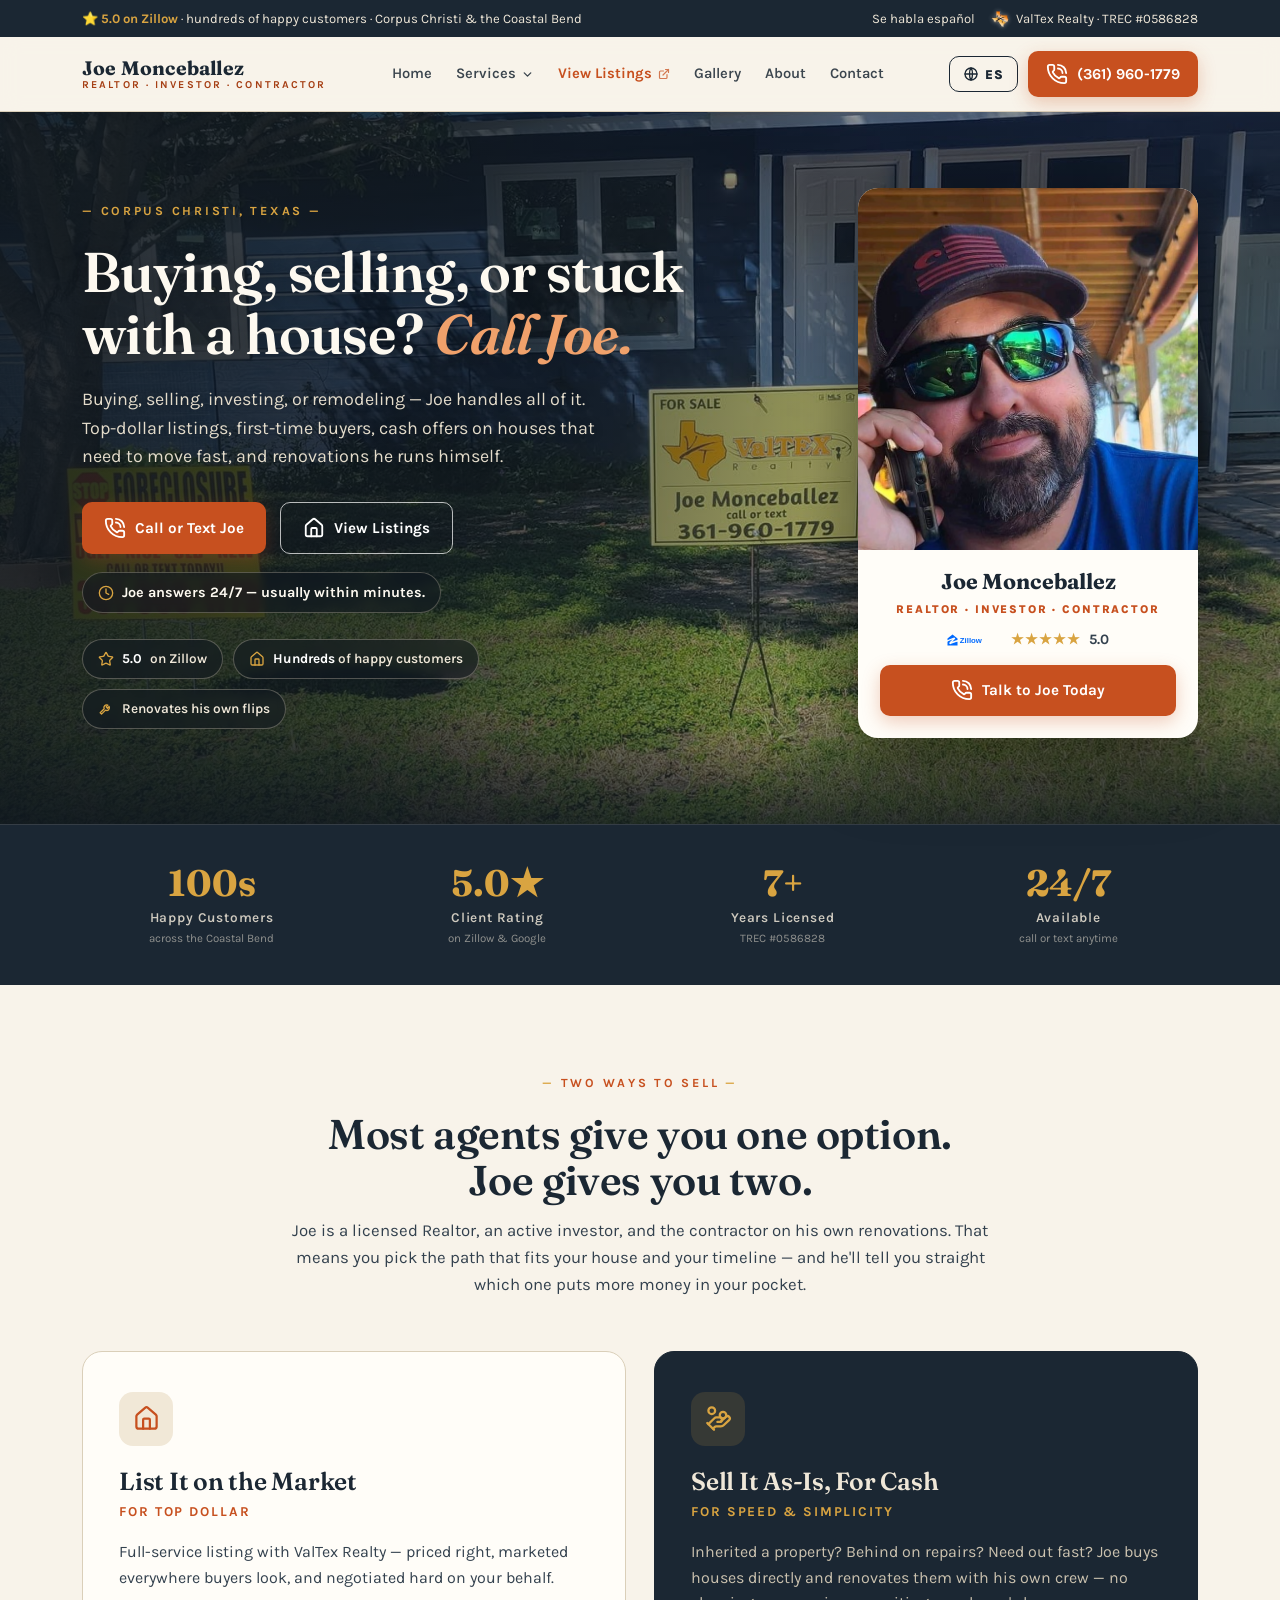
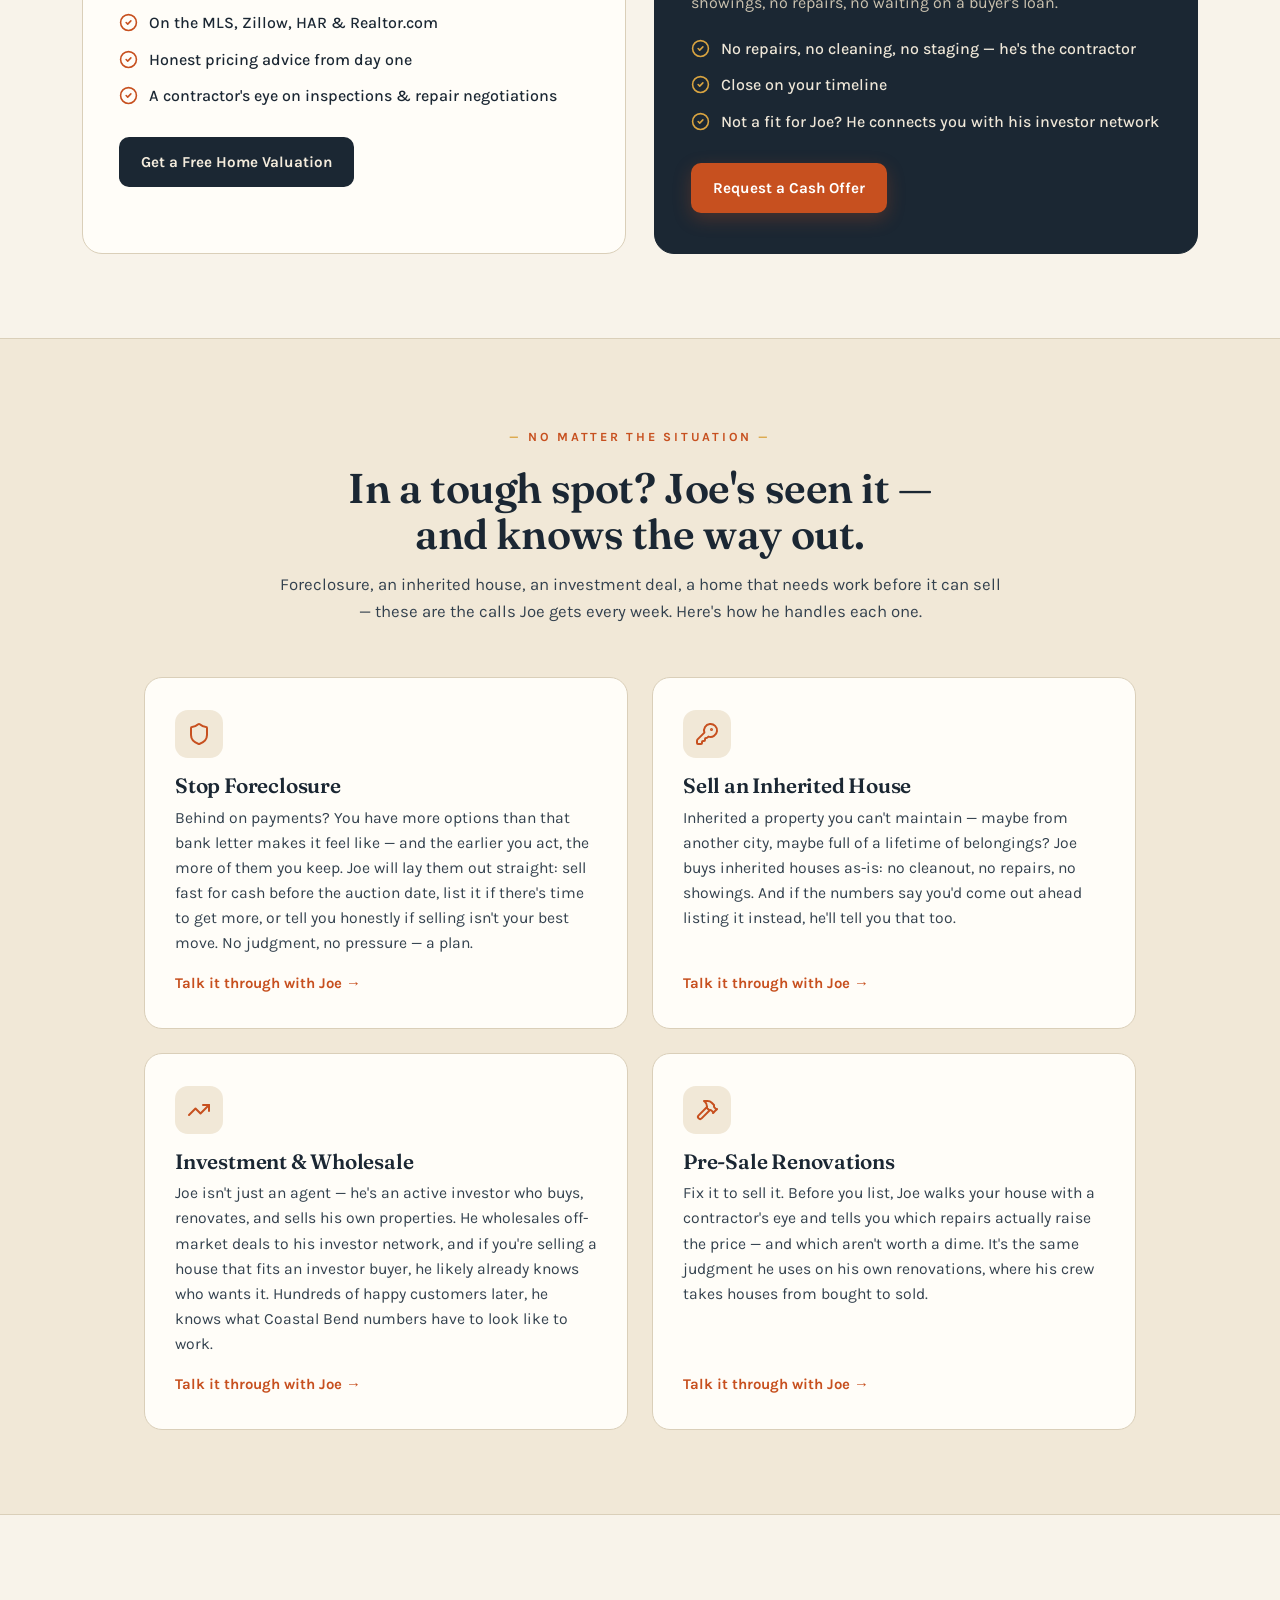
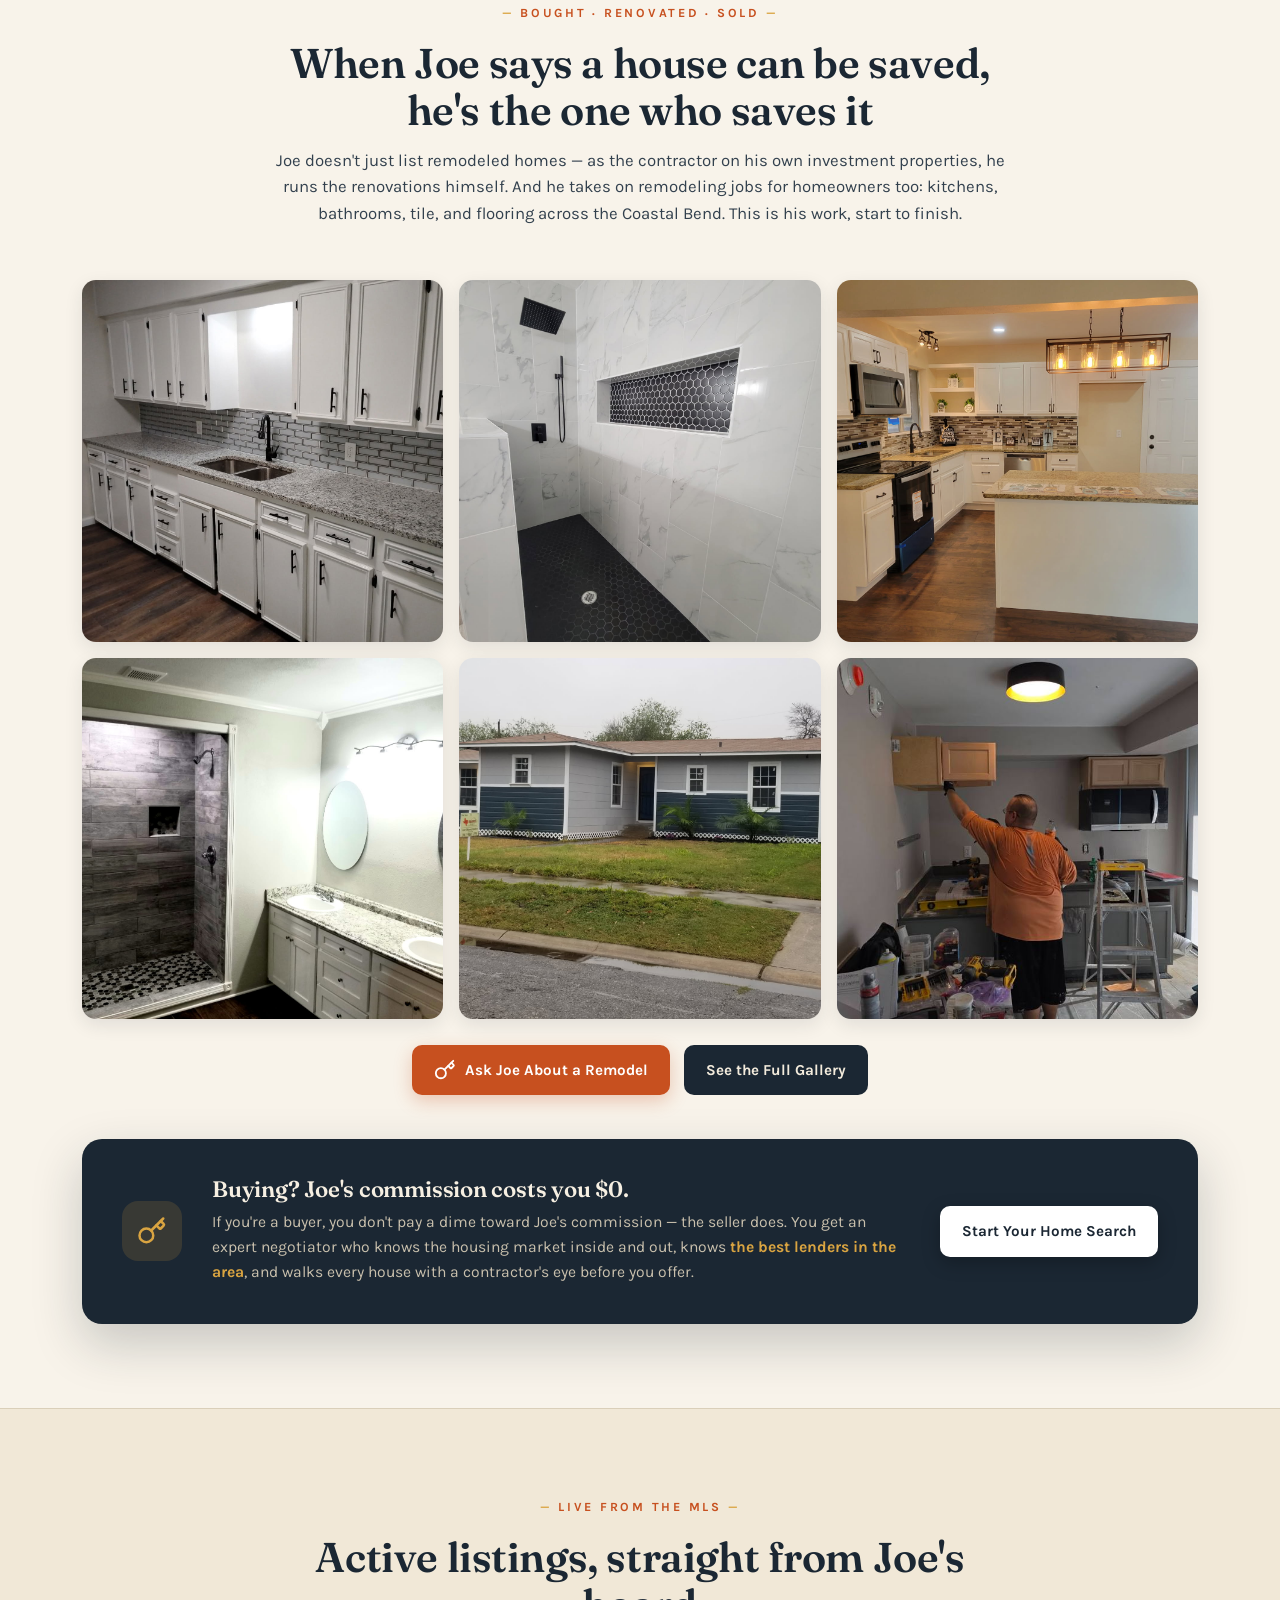
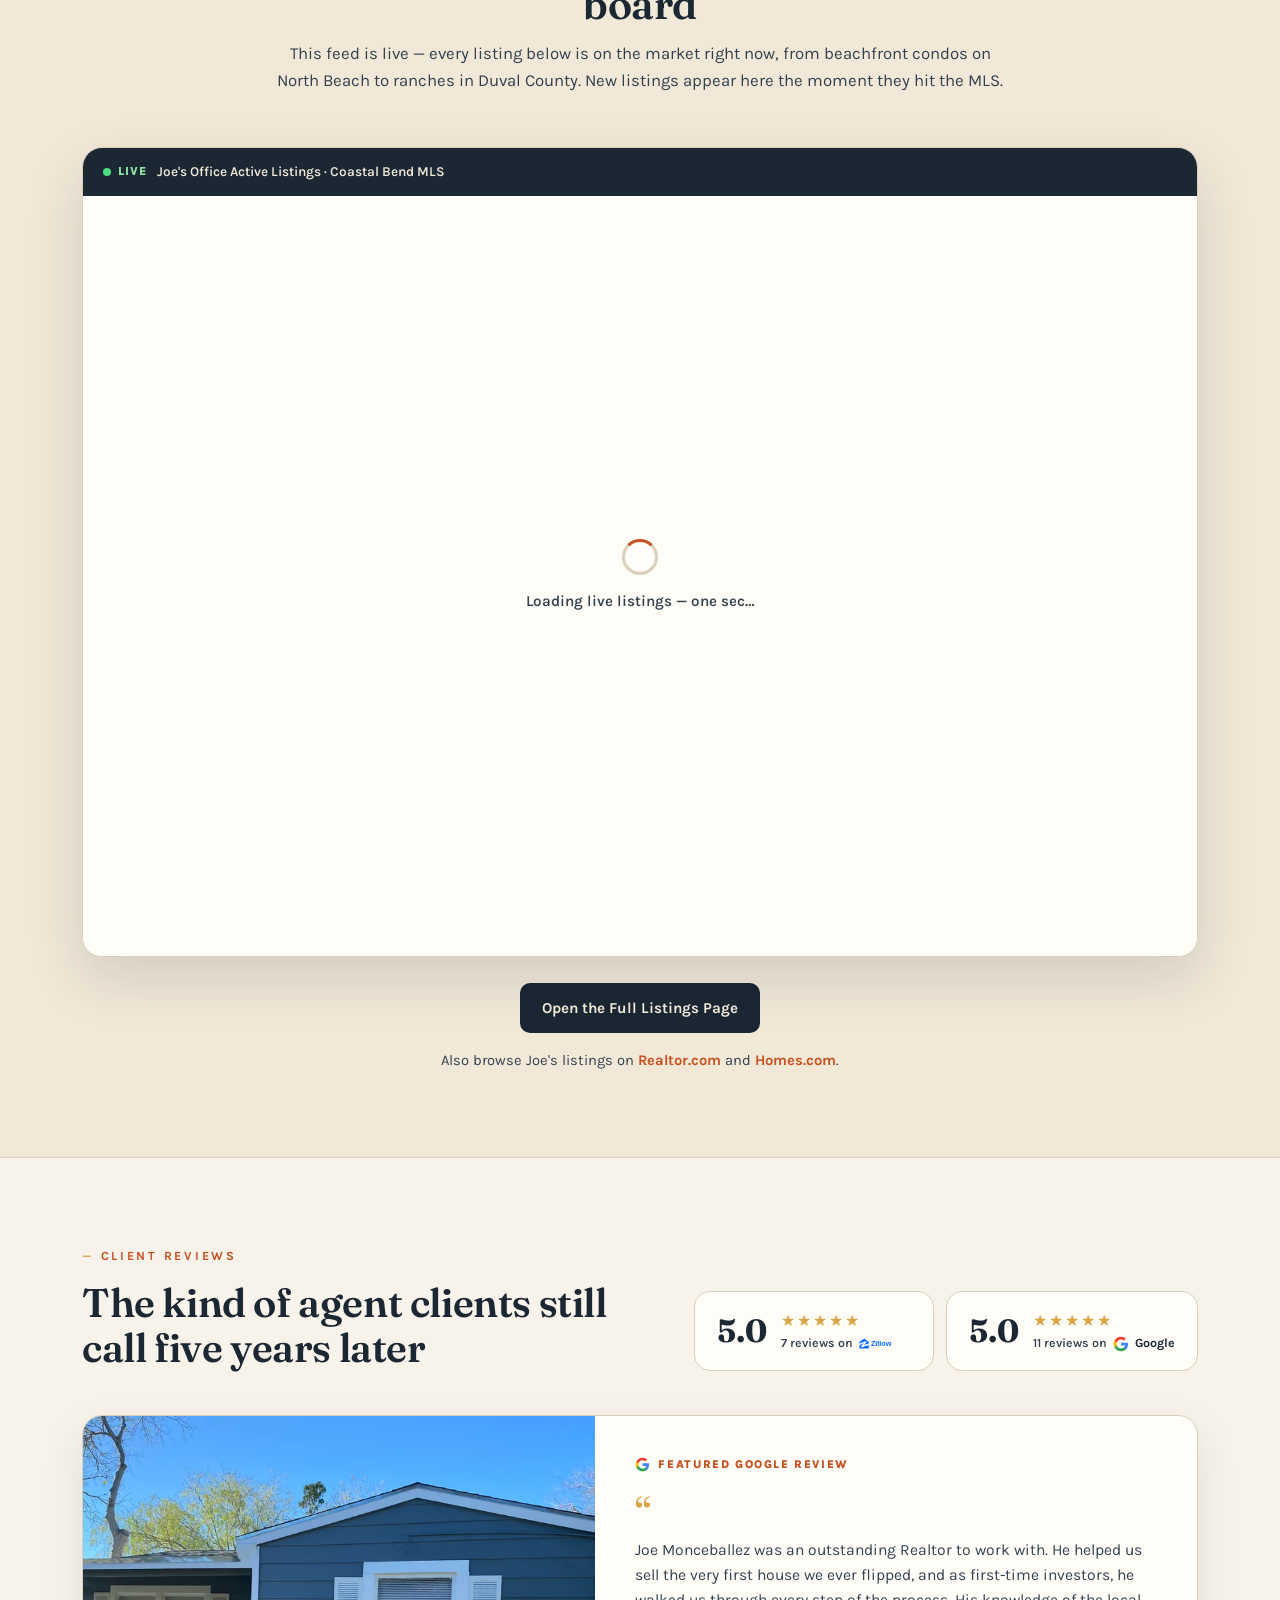
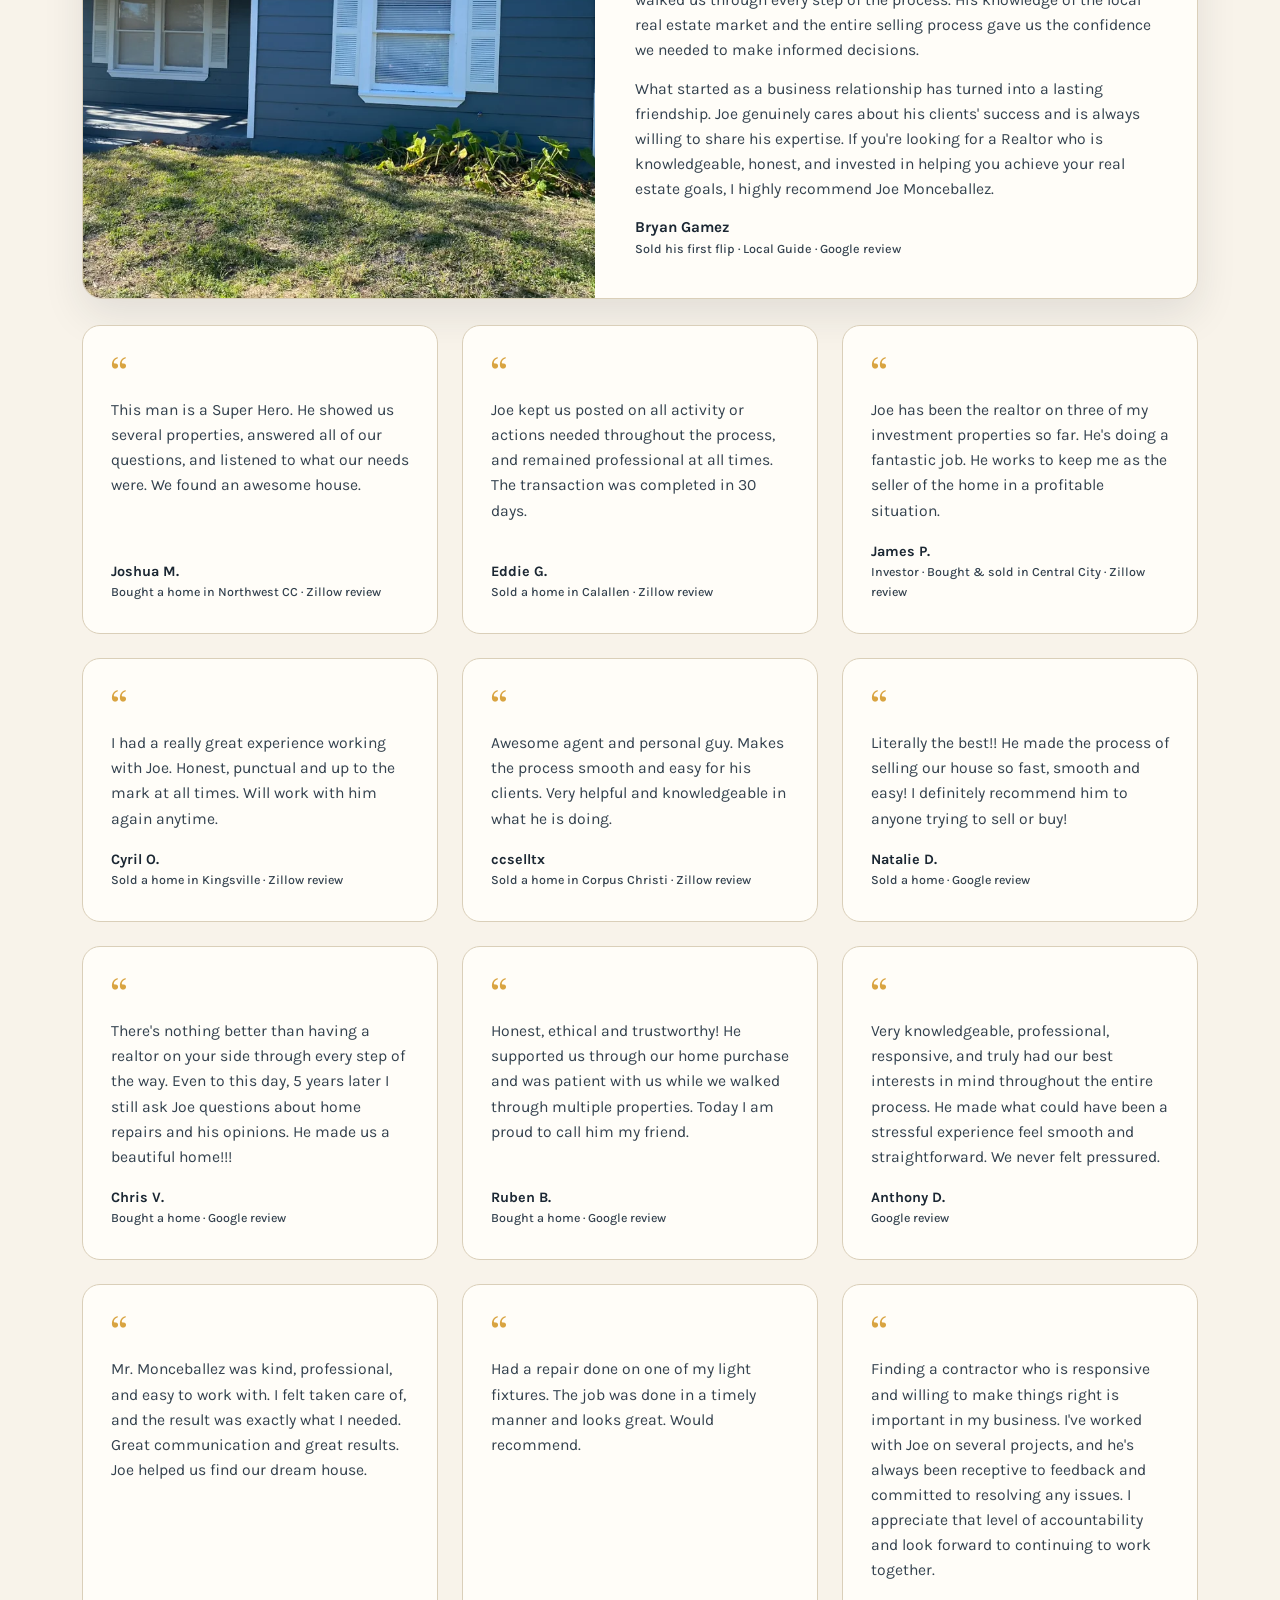
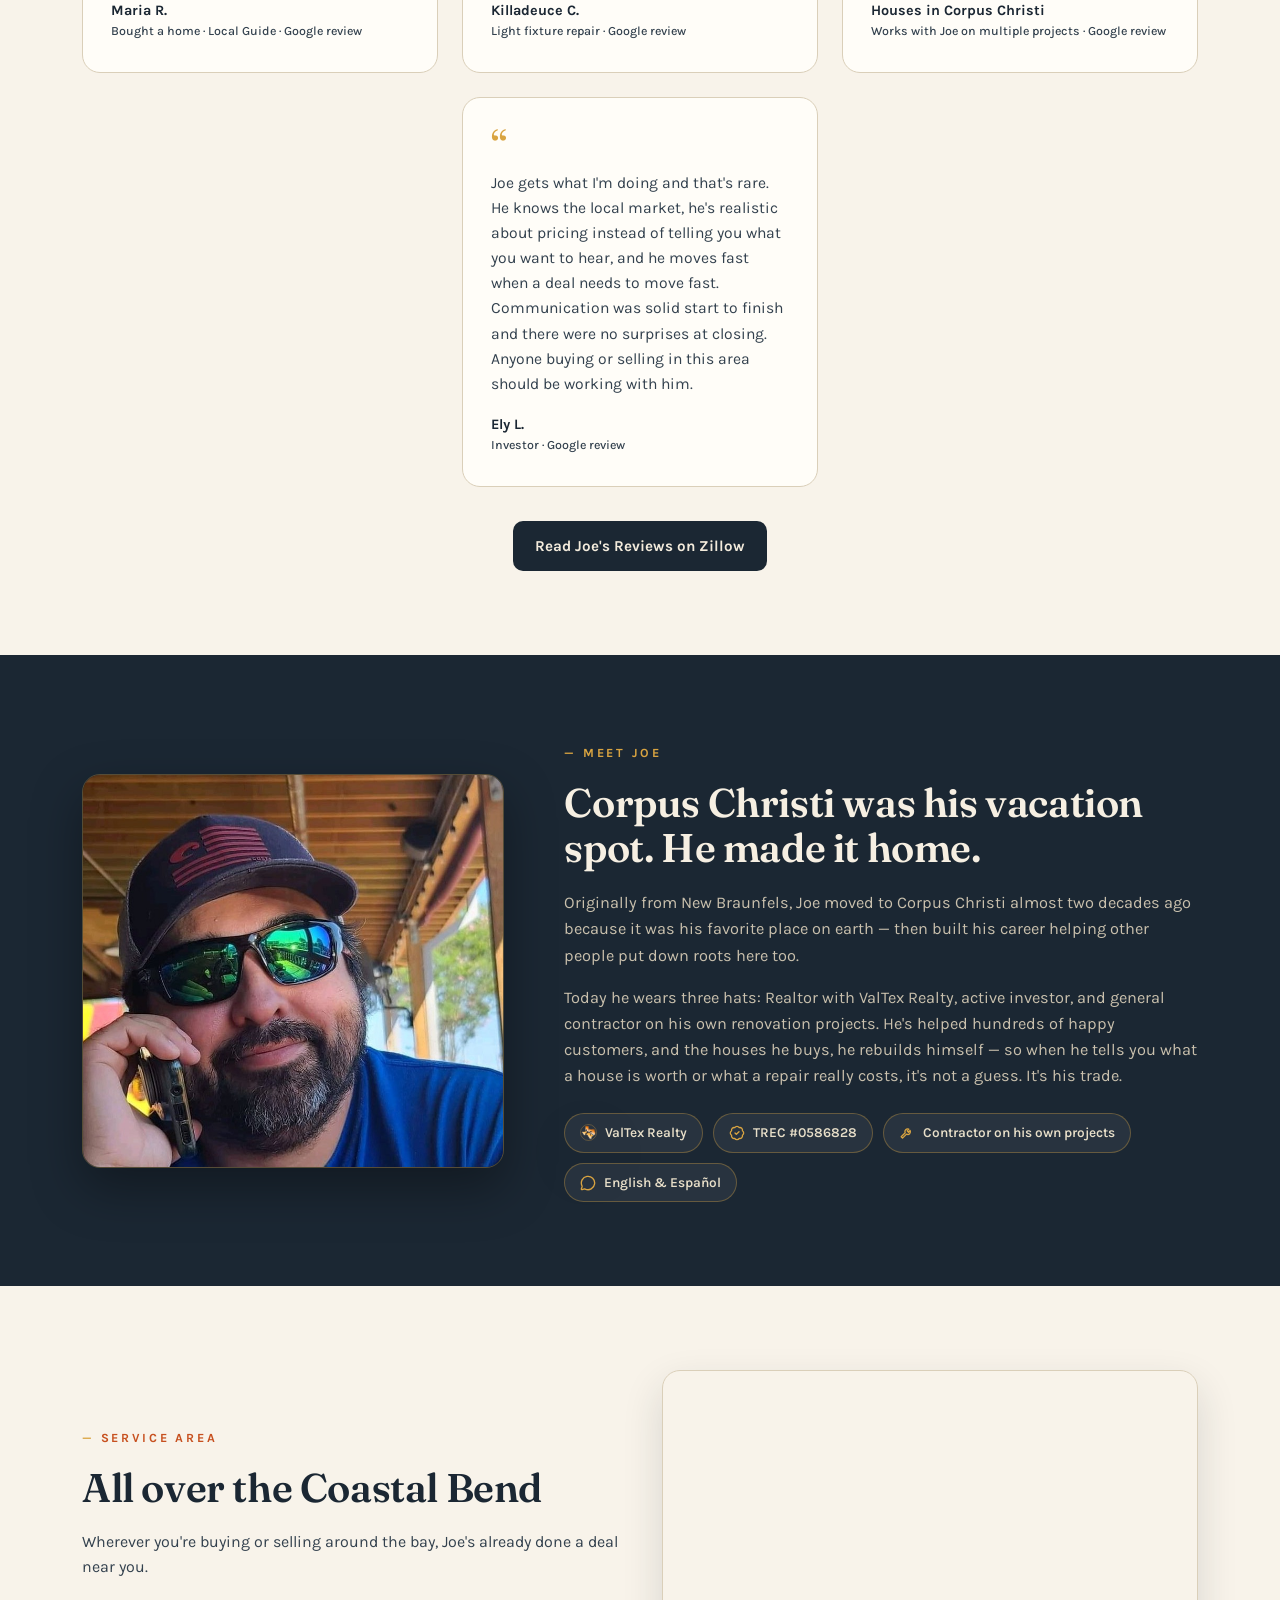
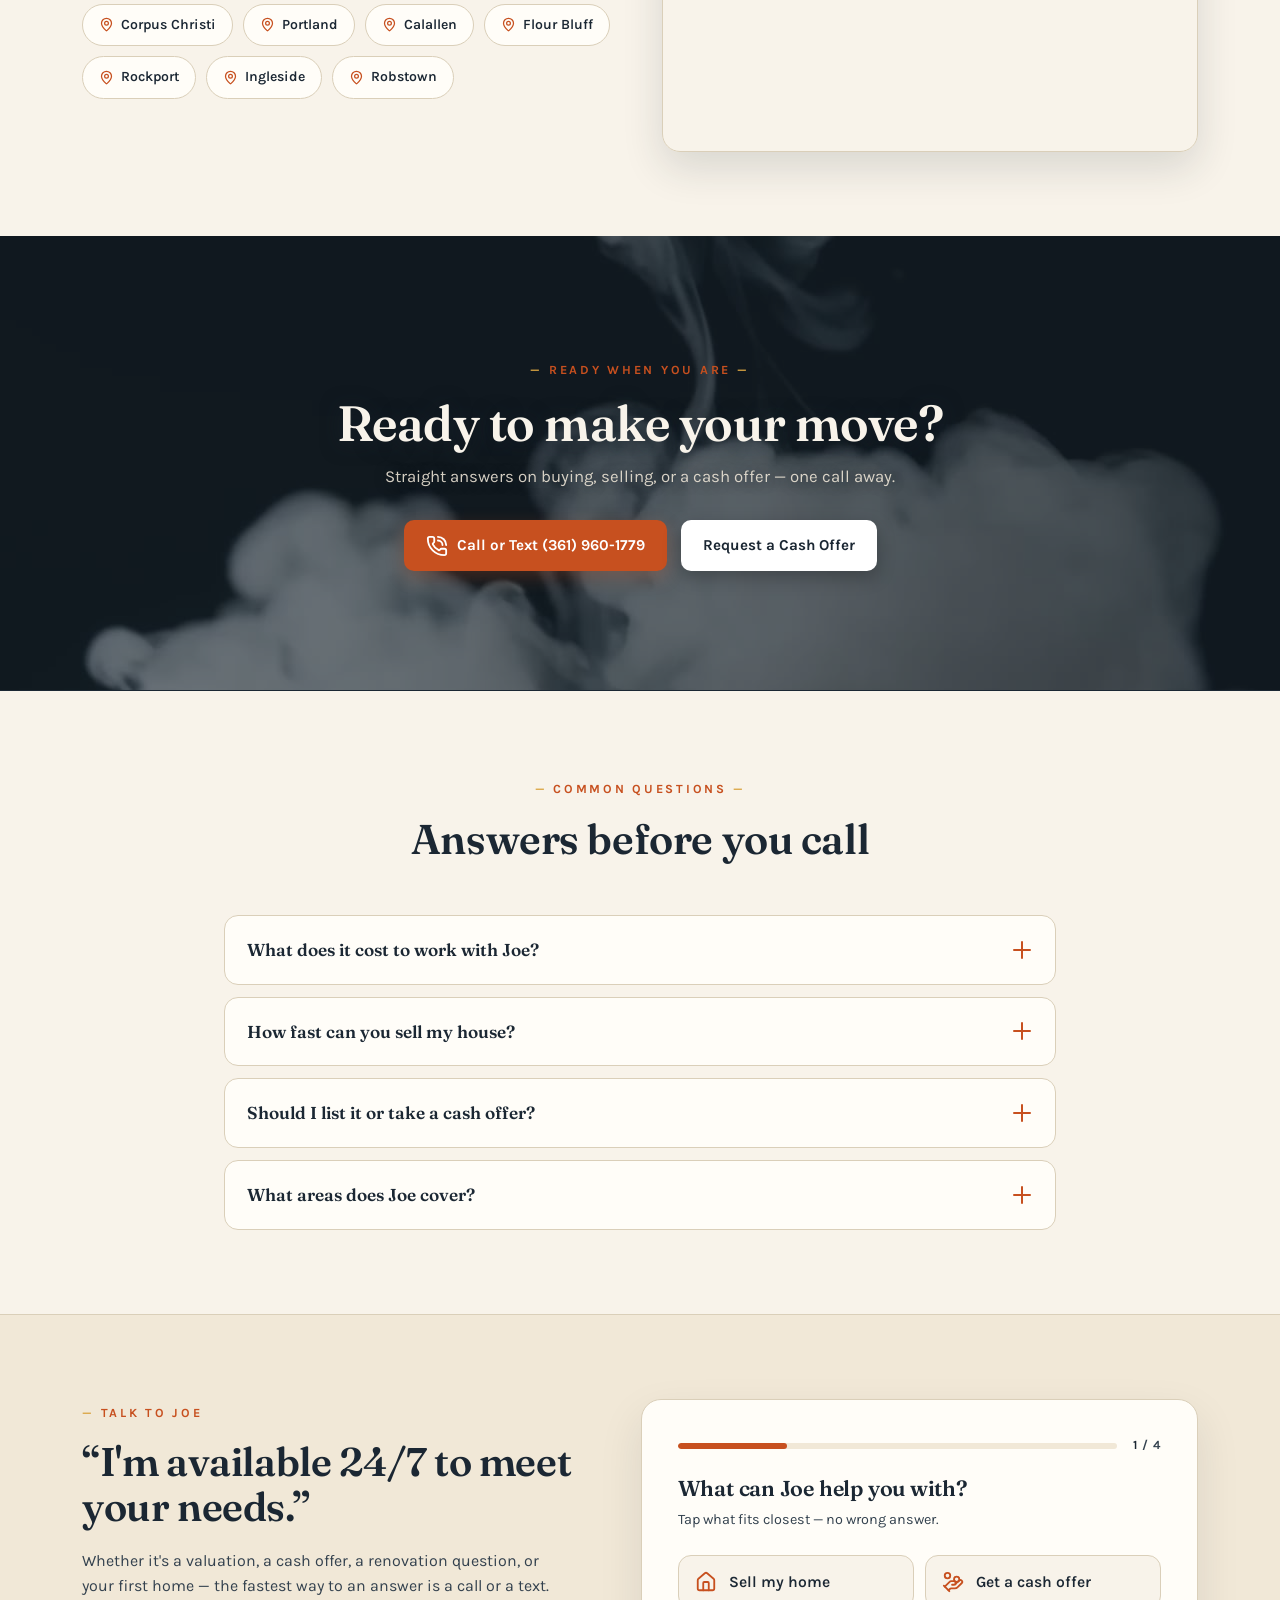
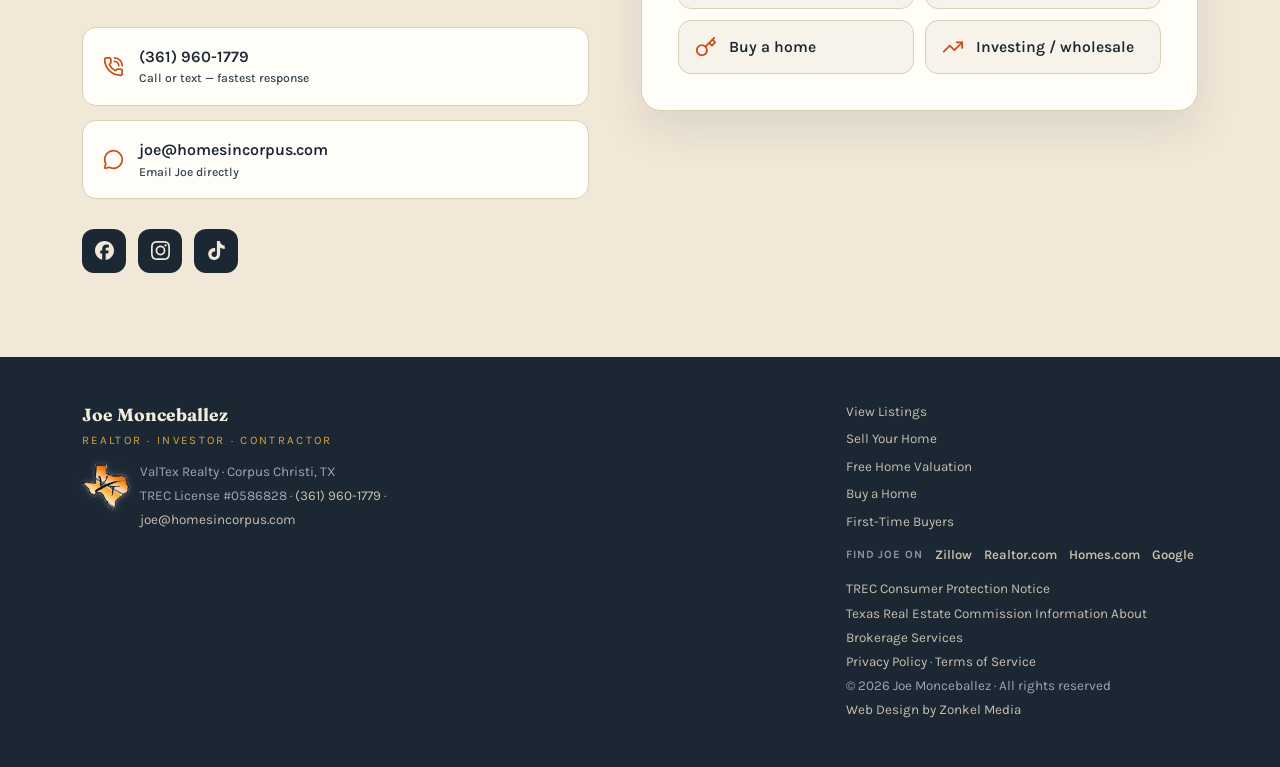
==== commit 35fe4dbd: "Push listings: hero CTA + nav "View Listings" Joe's listings were hard to find, so make them the sec" ====
--- a/index.html
+++ b/index.html
@@ -32,7 +32,7 @@
     --gold:#D9A441; --line:#DACFB9; --max:1160px;
   }
   *{margin:0;padding:0;box-sizing:border-box}
-  html{scroll-behavior:smooth}
+  html{scroll-behavior:smooth;scroll-padding-top:82px}
   [id]{scroll-margin-top:84px}
   .vh{position:absolute;width:1px;height:1px;padding:0;margin:-1px;overflow:hidden;clip:rect(0,0,0,0);white-space:nowrap;border:0}
   body{font-family:'Karla',sans-serif;color:var(--ink);background:var(--cream);line-height:1.6;-webkit-font-smoothing:antialiased}
@@ -61,6 +61,10 @@
   .nav-links{display:flex;gap:24px;font-weight:600;font-size:.92rem}
   .nav-links a{opacity:.85}
   .nav-links a:hover{color:var(--orange);opacity:1}
+  .nav-links a.nav-listings{display:inline-flex;align-items:center;color:var(--orange);opacity:1;font-weight:700}
+  .nav-links a.nav-listings:hover{color:var(--orange-deep)}
+  .nav-listings .ext{width:12px;height:12px;stroke-width:2.4;opacity:.75;margin-left:6px;flex:none}
+  .mobile-menu>a.nav-listings{display:flex;align-items:center;color:var(--orange);font-weight:700}
   .nav-right{display:flex;align-items:center;gap:10px}
   .btn{display:inline-flex;align-items:center;gap:9px;font-weight:700;border-radius:10px;padding:13px 22px;transition:.18s;cursor:pointer;border:none;font-size:.95rem;font-family:'Karla',sans-serif}
   .btn-orange{background:var(--orange);color:#fff;box-shadow:0 6px 18px rgba(199,80,31,.28)}
@@ -558,6 +562,7 @@
           </div>
         </div>
       </div>
+      <a class="nav-listings" href="https://joemonceballez.cbmls.mlsmatrix.com/Matrix/Public/?L=1&amp;ap=PP-8" target="_blank" rel="noopener"><span data-i18n="navListings">View Listings</span><svg class="icon ext" viewBox="0 0 24 24"><path d="M15 3h6v6"/><path d="M10 14 21 3"/><path d="M18 13v6a2 2 0 0 1-2 2H5a2 2 0 0 1-2-2V8a2 2 0 0 1 2-2h6"/></svg></a>
       <a href="gallery.html" data-i18n="navGallery">Gallery</a>
       <a href="about.html" data-i18n="navAbout">About</a>
       <a href="contact.html" data-i18n="navContact">Contact</a>
@@ -589,9 +594,9 @@
           <svg class="icon" viewBox="0 0 24 24"><path d="M13 2a9 9 0 0 1 9 9"/><path d="M13 6a5 5 0 0 1 5 5"/><path d="M13.832 16.568a1 1 0 0 0 1.213-.303l.355-.465A2 2 0 0 1 17 15h3a2 2 0 0 1 2 2v3a2 2 0 0 1-2 2A18 18 0 0 1 2 4a2 2 0 0 1 2-2h3a2 2 0 0 1 2 2v3a2 2 0 0 1-.8 1.6l-.468.351a1 1 0 0 0-.292 1.233 14 14 0 0 0 6.392 6.384"/></svg>
           <span data-i18n="heroCta1">Call or Text Joe</span>
         </a>
-        <a class="btn btn-ghost-w" href="home-valuation.html">
-          <svg class="icon" viewBox="0 0 24 24"><path d="M3 3v18h18"/><path d="m19 9-5 5-4-4-3 3"/></svg>
-          <span data-i18n="heroCta2">What's My Home Worth?</span>
+        <a class="btn btn-ghost-w" href="#listings">
+          <svg class="icon" viewBox="0 0 24 24"><path d="M15 21v-8a1 1 0 0 0-1-1h-4a1 1 0 0 0-1 1v8"/><path d="M3 10a2 2 0 0 1 .709-1.528l7-6a2 2 0 0 1 2.582 0l7 6A2 2 0 0 1 21 10v9a2 2 0 0 1-2 2H5a2 2 0 0 1-2-2z"/></svg>
+          <span data-i18n="heroCta2">View Listings</span>
         </a>
       </div>
       <p class="hero-note" data-i18n="heroNote"><svg class="icon" viewBox="0 0 24 24" style="width:16px;height:16px;color:var(--gold)"><circle cx="12" cy="12" r="10"/><path d="M12 6v6l4 2"/></svg> Joe answers 24/7 — usually within minutes.</p>
@@ -1058,6 +1063,7 @@
     </div>
     <div class="fcol">
       <div class="flinks">
+        <a href="https://joemonceballez.cbmls.mlsmatrix.com/Matrix/Public/?L=1&amp;ap=PP-8" target="_blank" rel="noopener">View Listings</a>
         <a href="sell-your-home.html">Sell Your Home</a>
         <a href="home-valuation.html">Free Home Valuation</a>
         <a href="buy-a-home.html">Buy a Home</a>
@@ -1111,6 +1117,8 @@
     drawer.className = 'mobile-menu'; drawer.innerHTML = navLinksEl.innerHTML;
     const drawerHome = drawer.querySelector('a[data-i18n="navHome"]');
     if (drawerHome) drawerHome.remove();   // tapping the logo covers "Home"
+    const drawerListings = drawer.querySelector('a.nav-listings');
+    if (drawerListings) drawer.prepend(drawerListings);   // listings first — don't bury it under the Services submenu
     document.body.appendChild(drawer);
     const setMenu = open => {
       document.body.classList.toggle('menu-open', open);
@@ -1136,7 +1144,19 @@
     let visible = false, scrollTimer = null, loaded = false;
     const mlsSpinner = document.querySelector('.mls-loading');
     mlsFrame.addEventListener('load', () => { if (mlsFrame.src && mlsSpinner) mlsSpinner.classList.add('off'); });
-    const loadMls = () => { if (!loaded && visible){ loaded = true; mlsFrame.src = mlsFrame.dataset.src; setTimeout(() => mlsSpinner && mlsSpinner.classList.add('off'), 15000); } };
+    /* Matrix focuses its search box the moment it finishes loading, which drags the page down
+       past the section heading. Pin the scroll position across the load and put it back —
+       unless the visitor themselves scrolled in the meantime. */
+    const pinScroll = () => {
+      const keep = scrollY;
+      let userMoved = false;
+      const mark = () => { userMoved = true; };
+      ['wheel','touchstart','keydown'].forEach(ev => addEventListener(ev, mark, {passive:true, once:true}));
+      const restore = () => { if (!userMoved && Math.abs(scrollY - keep) > 8) scrollTo({top:keep, behavior:'instant'}); };
+      mlsFrame.addEventListener('load', () => { restore(); setTimeout(restore, 120); setTimeout(restore, 450); }, {once:true});
+      setTimeout(() => ['wheel','touchstart','keydown'].forEach(ev => removeEventListener(ev, mark)), 4000);
+    };
+    const loadMls = () => { if (!loaded && visible){ loaded = true; pinScroll(); mlsFrame.src = mlsFrame.dataset.src; setTimeout(() => mlsSpinner && mlsSpinner.classList.add('off'), 15000); } };
     const armed = () => { if (visible && !loaded){ clearTimeout(scrollTimer); scrollTimer = setTimeout(loadMls, 450); } };
     const mio = new IntersectionObserver(es => es.forEach(e => {
       visible = e.isIntersecting;
@@ -1253,7 +1273,7 @@
     brand2:'Realtor · Inversionista · Contratista',
     nav0:'Servicios <svg class="icon caret" viewBox="0 0 24 24"><path d="m6 9 6 6 6-6"/></svg>',
     nav1:'Vender', nav2:'Oferta en Efectivo', nav3:'Propiedades', nav4:'Reseñas', nav5:'Sobre Joe',
-    navHome:'Inicio', navGallery:'Galería', navAbout:'Nosotros', navContact:'Contacto',
+    navHome:'Inicio', navListings:'Ver Propiedades', navGallery:'Galería', navAbout:'Nosotros', navContact:'Contacto',
     smH1:'Vende Tu Casa', smH2:'Comprar', smH3:'Invertir y Renovar',
     sm1:'Vende Tu Casa', sm1s:'Listado completo, al mejor precio',
     sm2:'Valuación Gratis', sm2s:'¿Cuánto vale hoy?',
@@ -1268,7 +1288,7 @@
     heroEyebrow:'Corpus Christi, Texas',
     heroH1:'¿Comprando, vendiendo, o atorado con una casa? <em>Llama a Joe.</em>',
     heroLead:'Comprar, vender, invertir o remodelar — Joe se encarga de todo. Casas listadas al mejor precio, compradores de primera casa, ofertas en efectivo por casas que necesitan venderse rápido, y renovaciones que él mismo dirige.',
-    heroCta1:'Llama o Manda Texto', heroCta2:'¿Cuánto Vale Tu Casa?',
+    heroCta1:'Llama o Manda Texto', heroCta2:'Ver Propiedades',
     heroNote:'<svg class="icon" viewBox="0 0 24 24" style="width:16px;height:16px;color:var(--gold)"><circle cx="12" cy="12" r="10"/><path d="M12 6v6l4 2"/></svg> Joe responde 24/7 — normalmente en minutos.',
     chip1:'en Zillow', chip2:'<b>Cientos</b> de clientes satisfechos', chip3:'Renueva sus propias casas',
     jcRole:'Realtor · Inversionista · Contratista', jcBtn:'Habla con Joe Hoy',
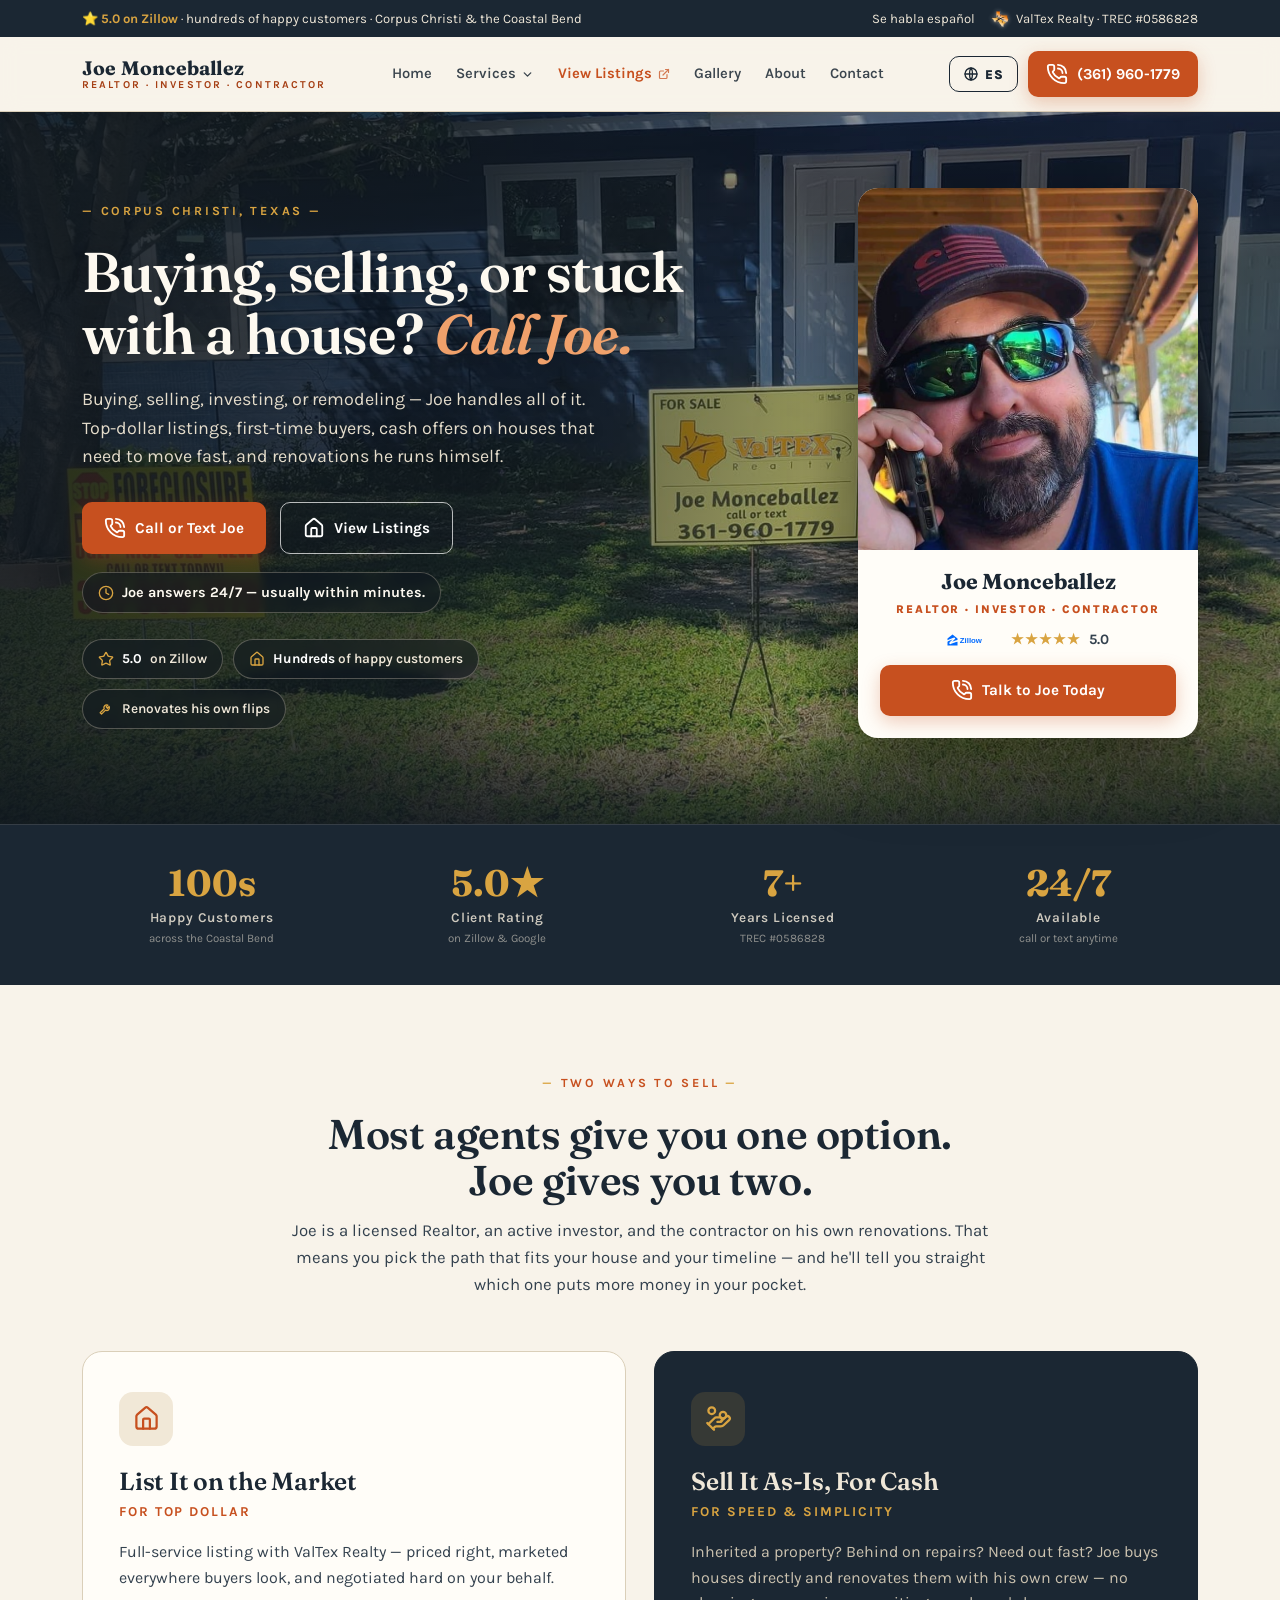
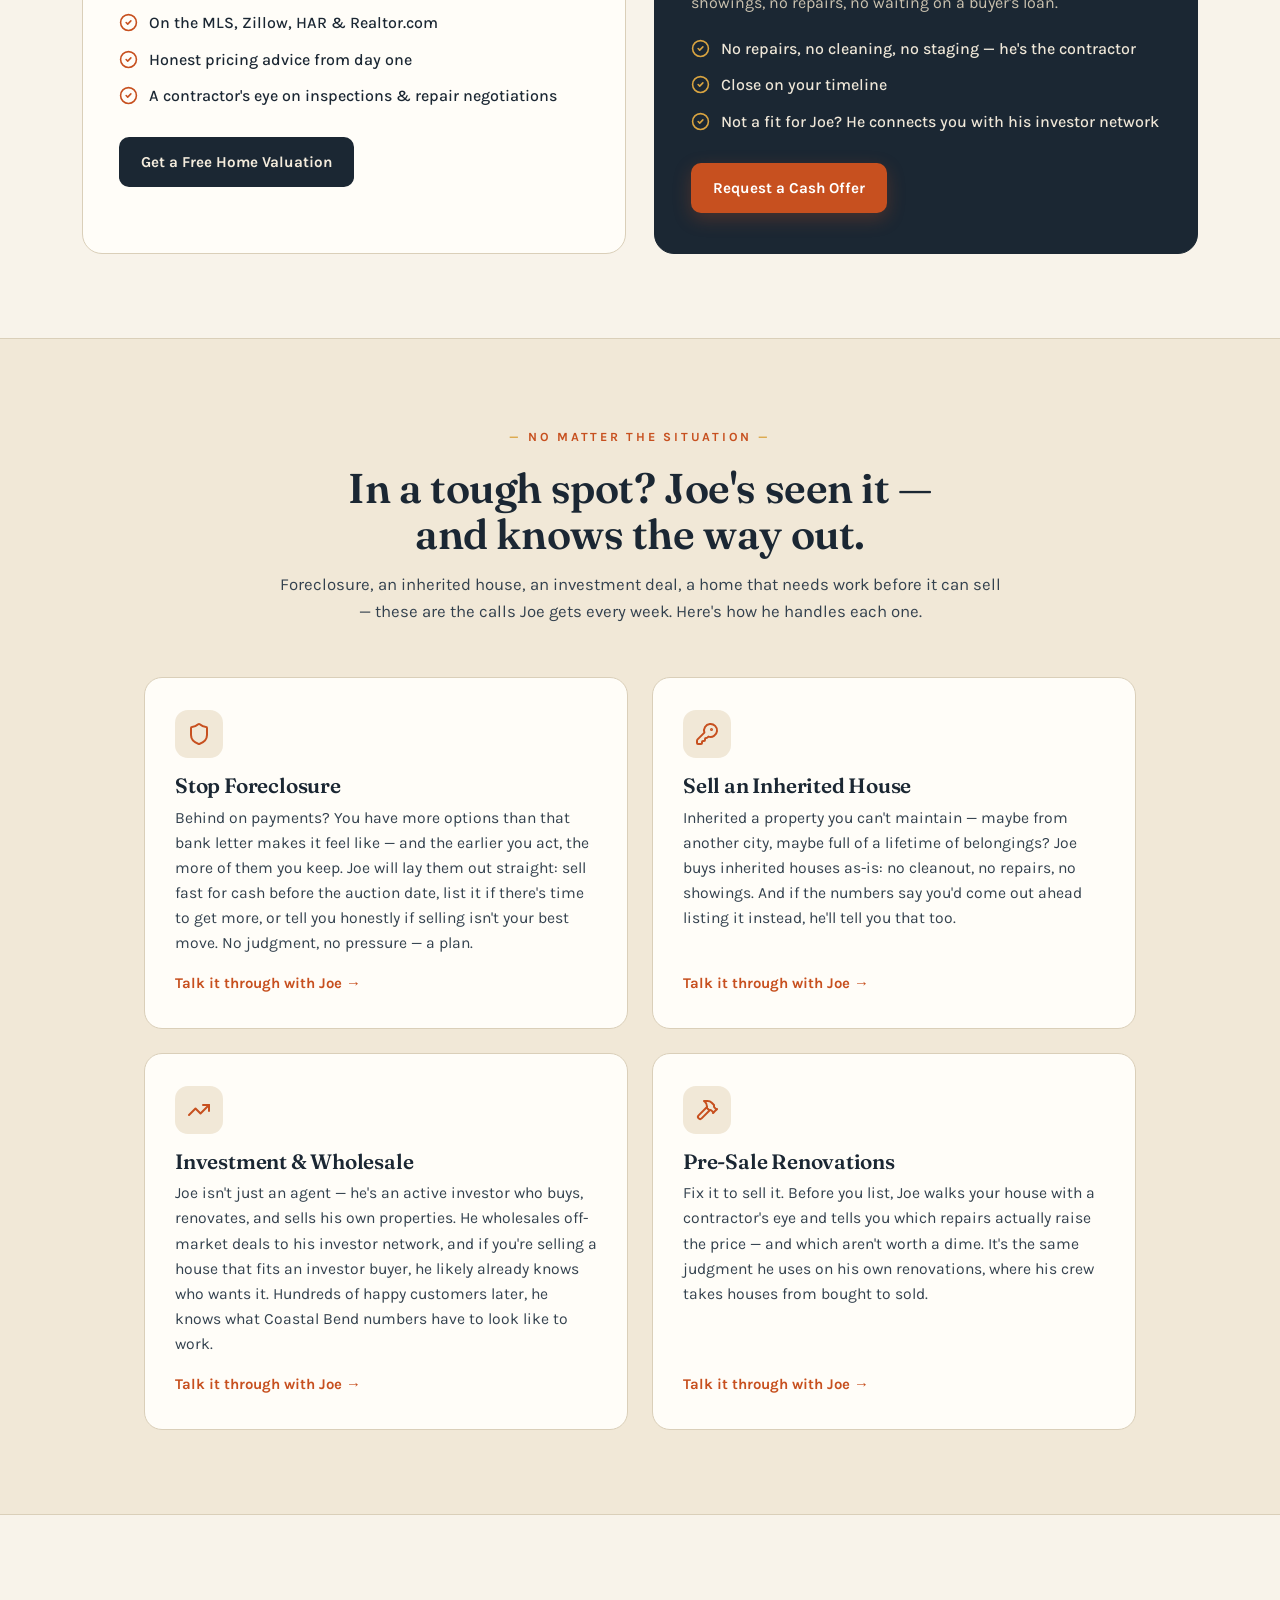
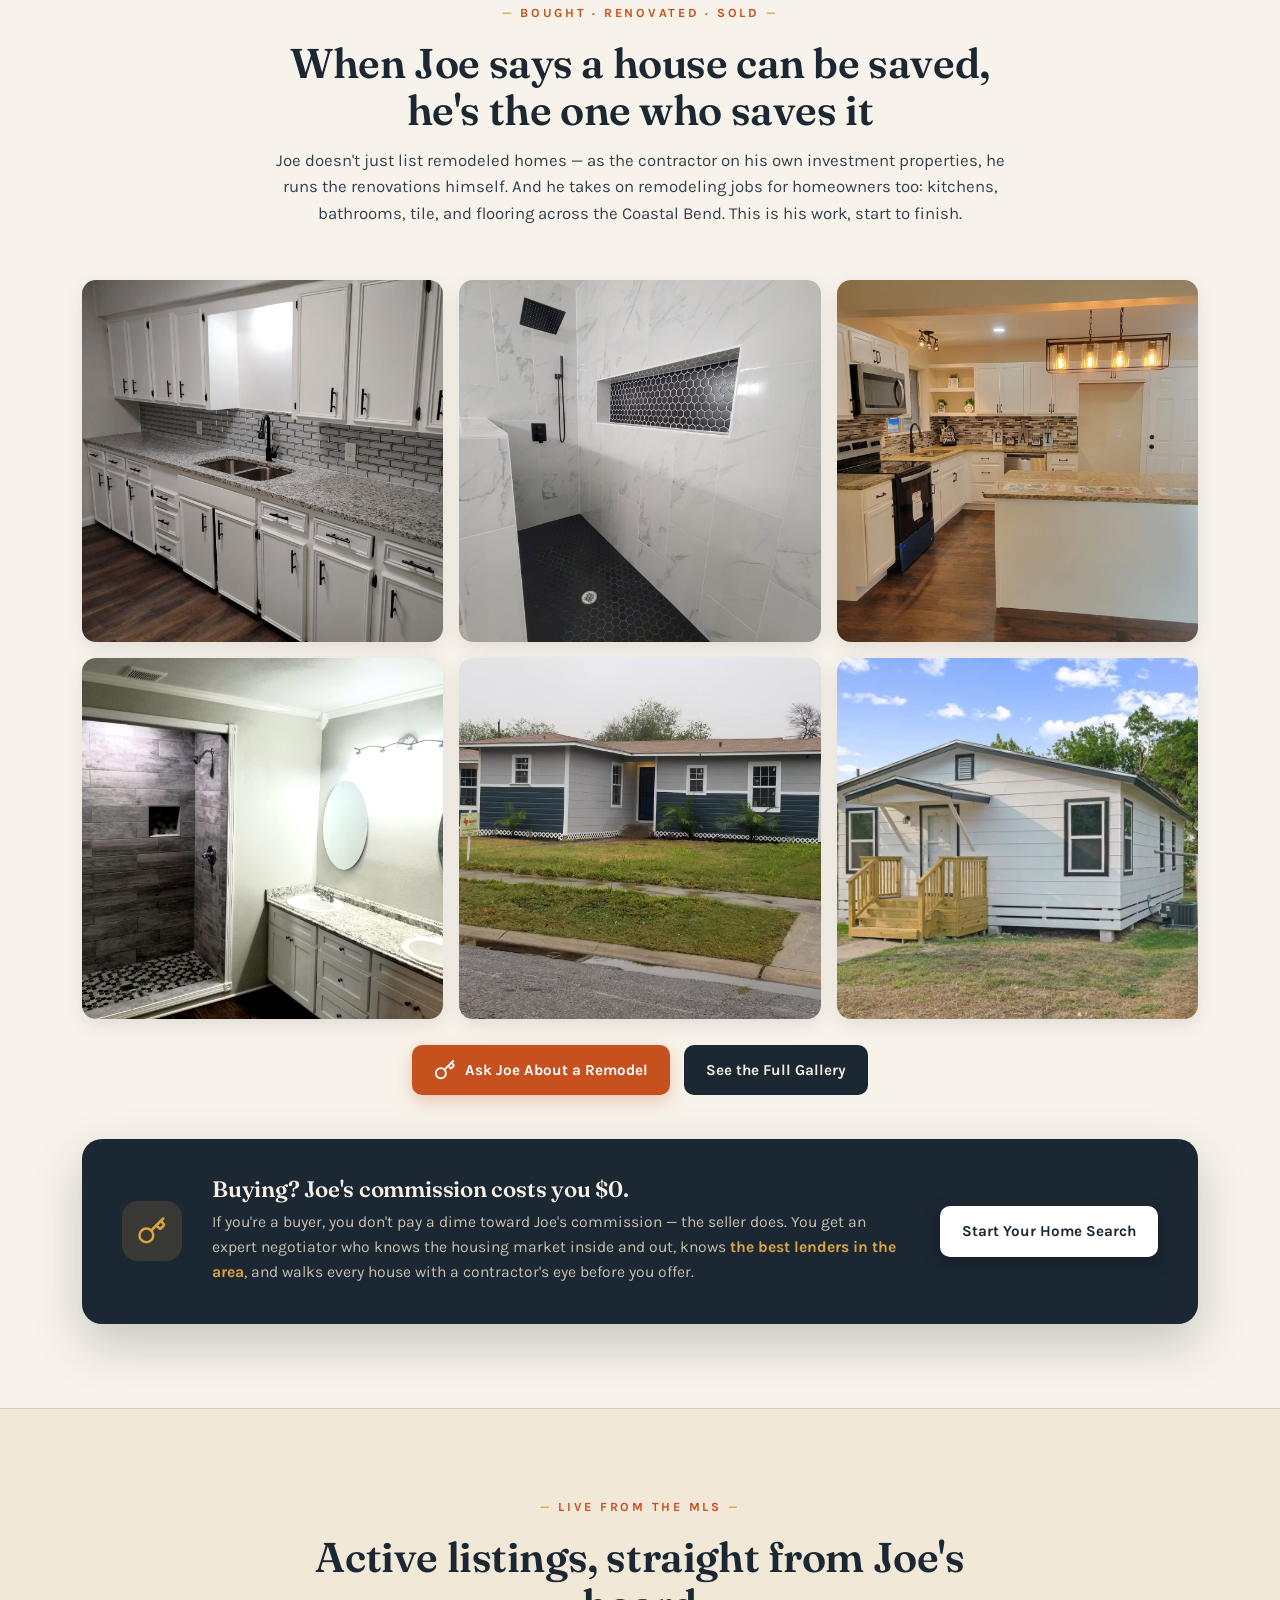
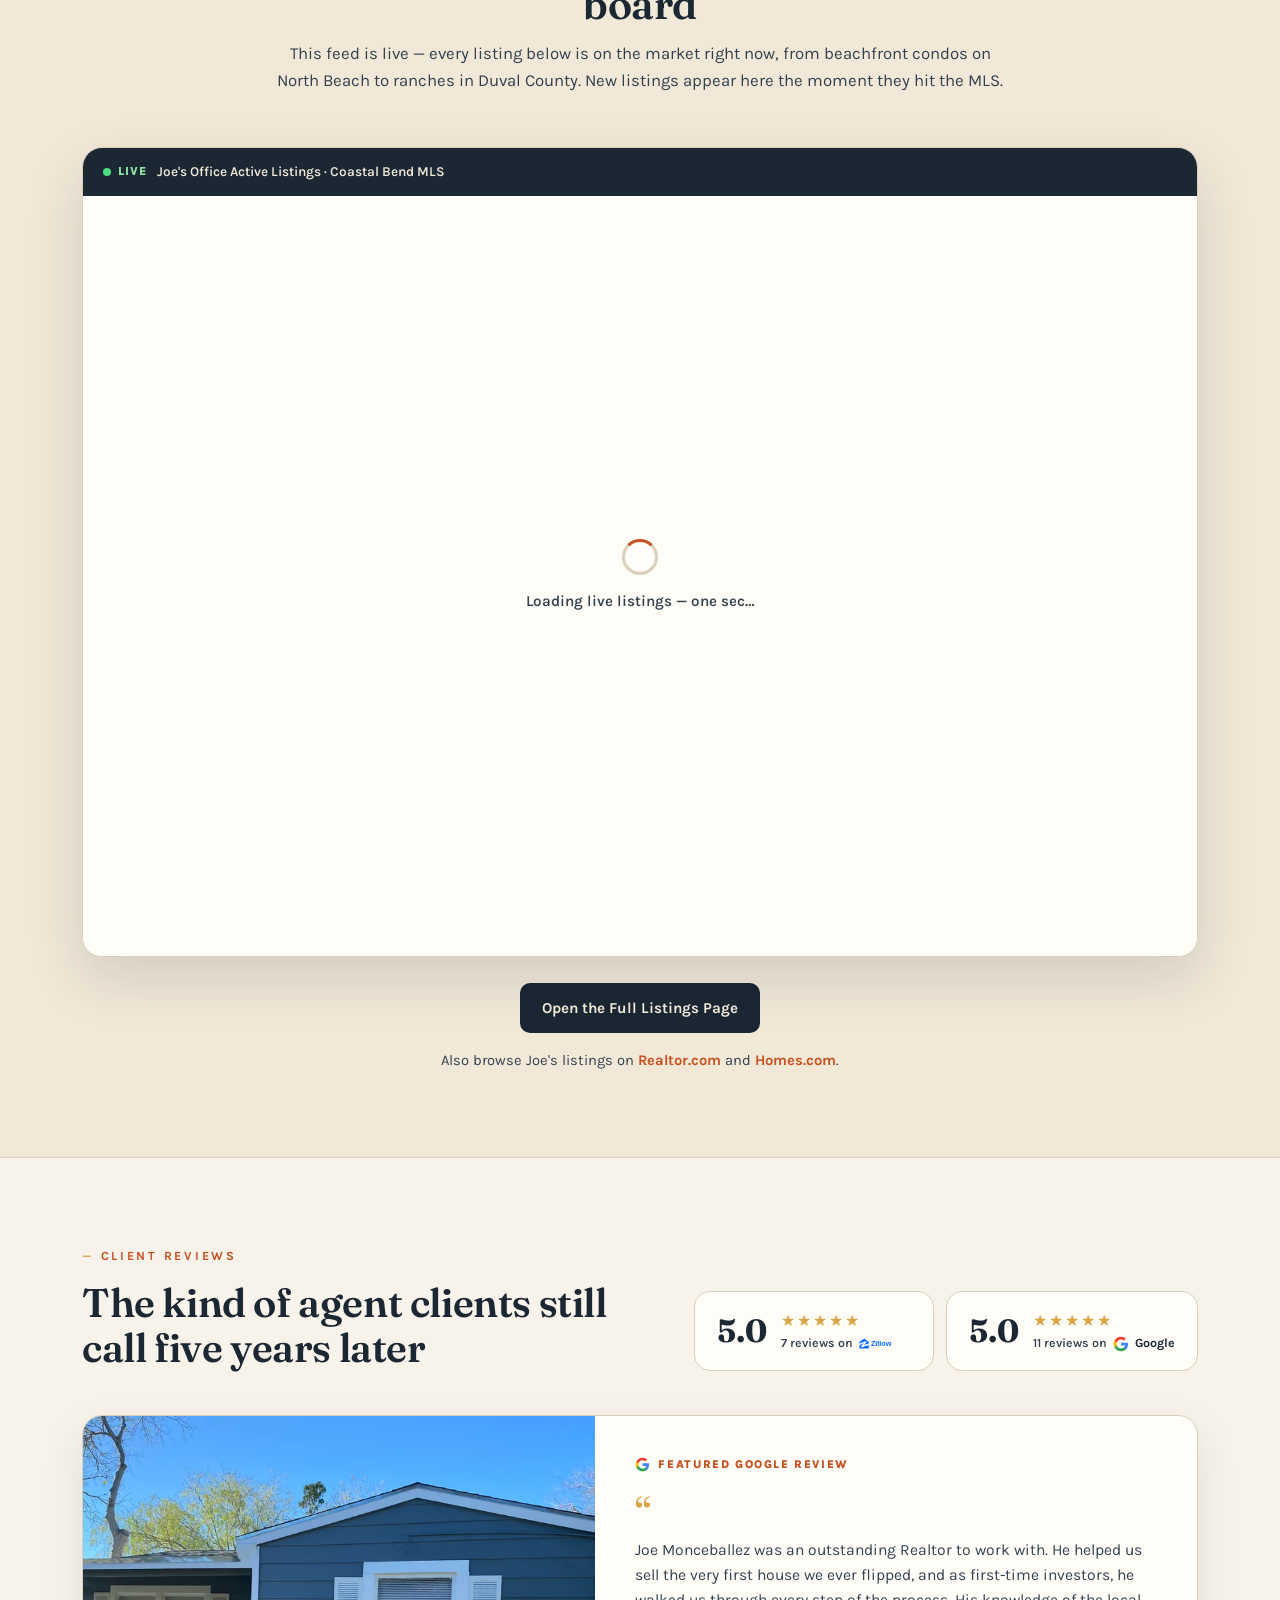
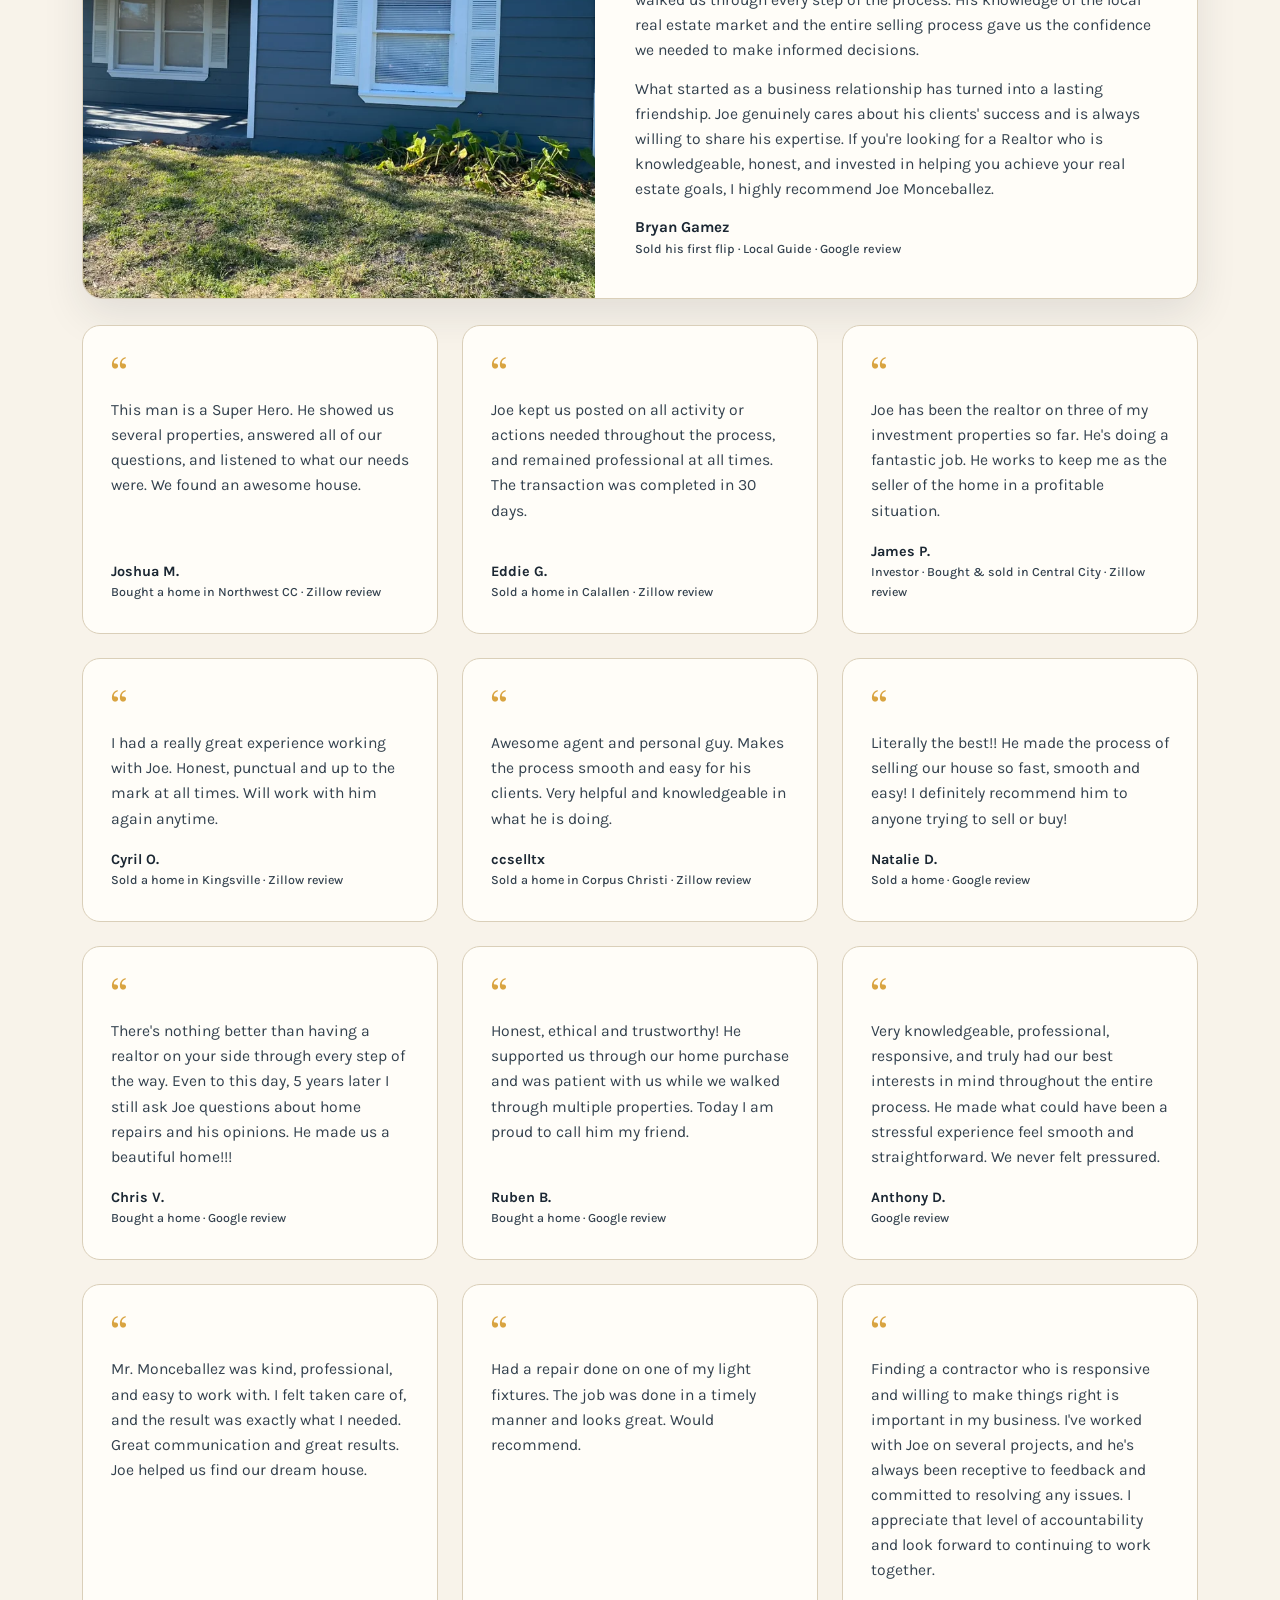
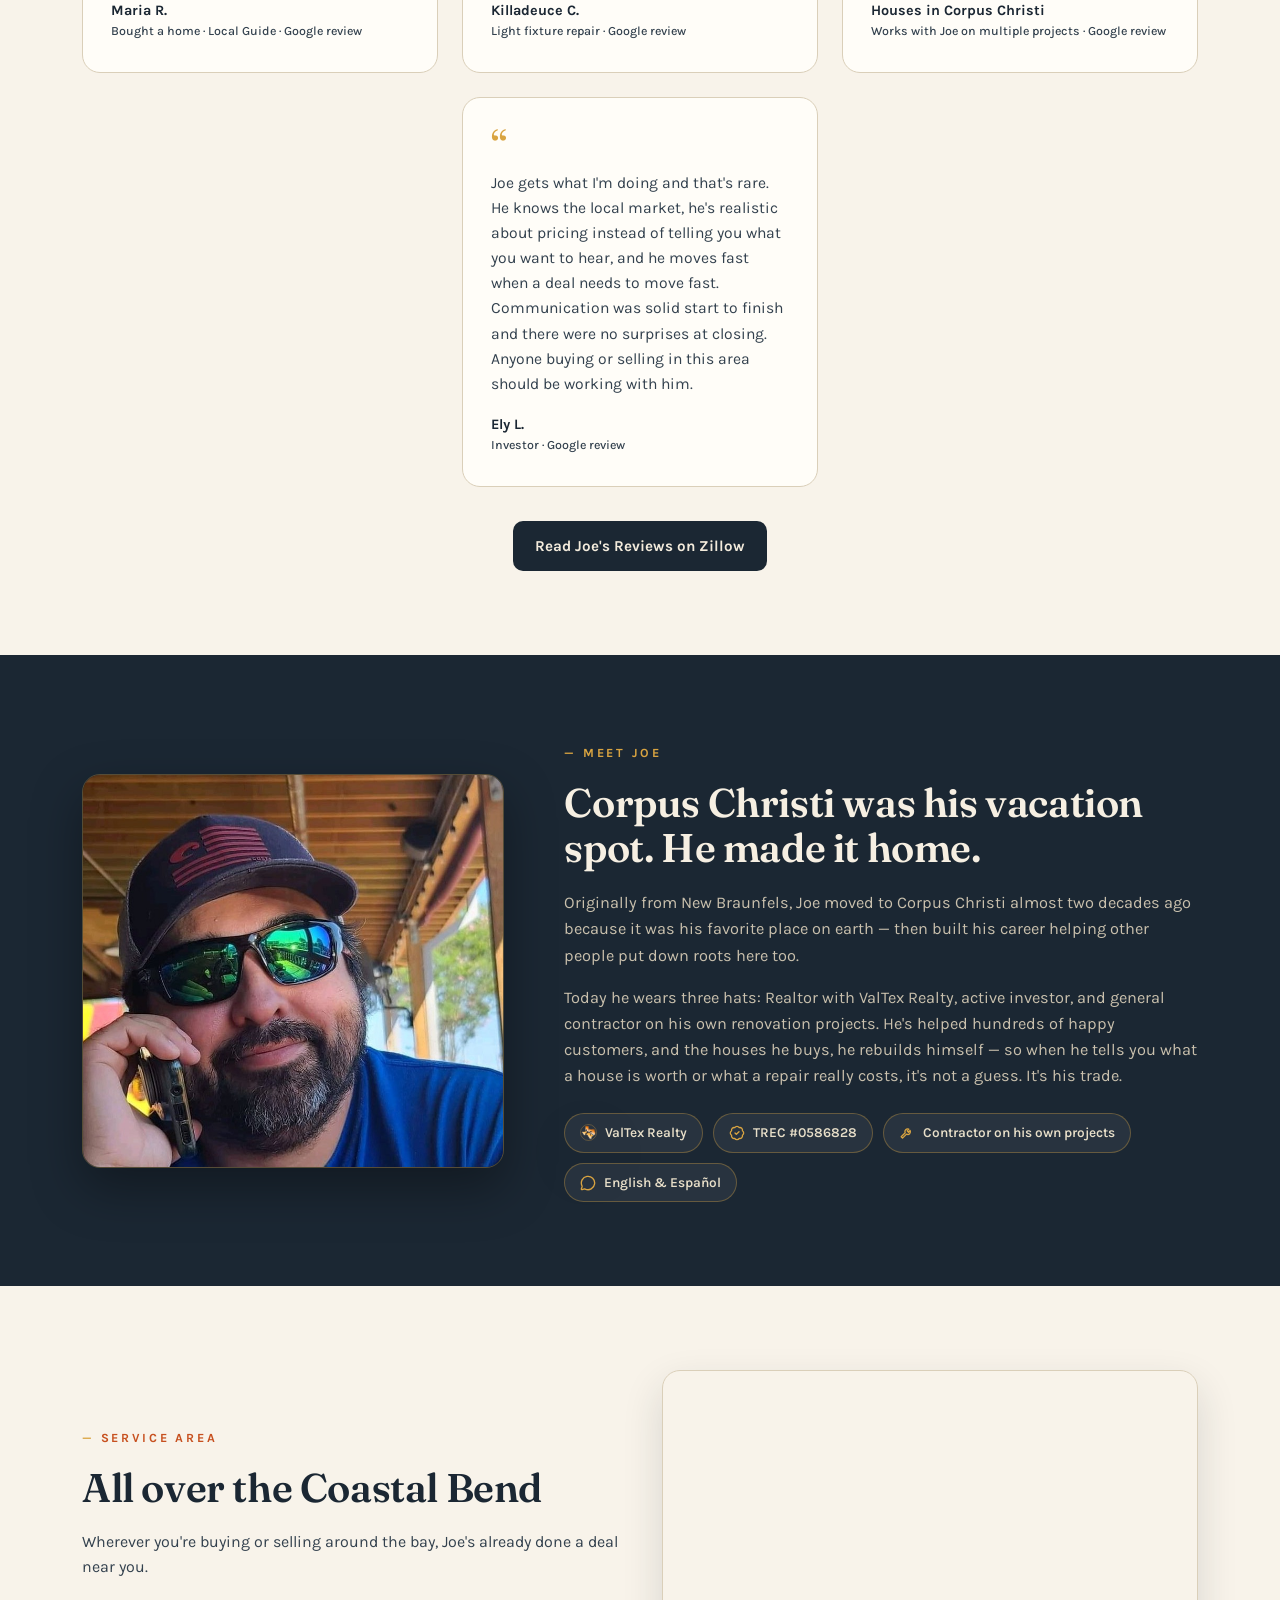
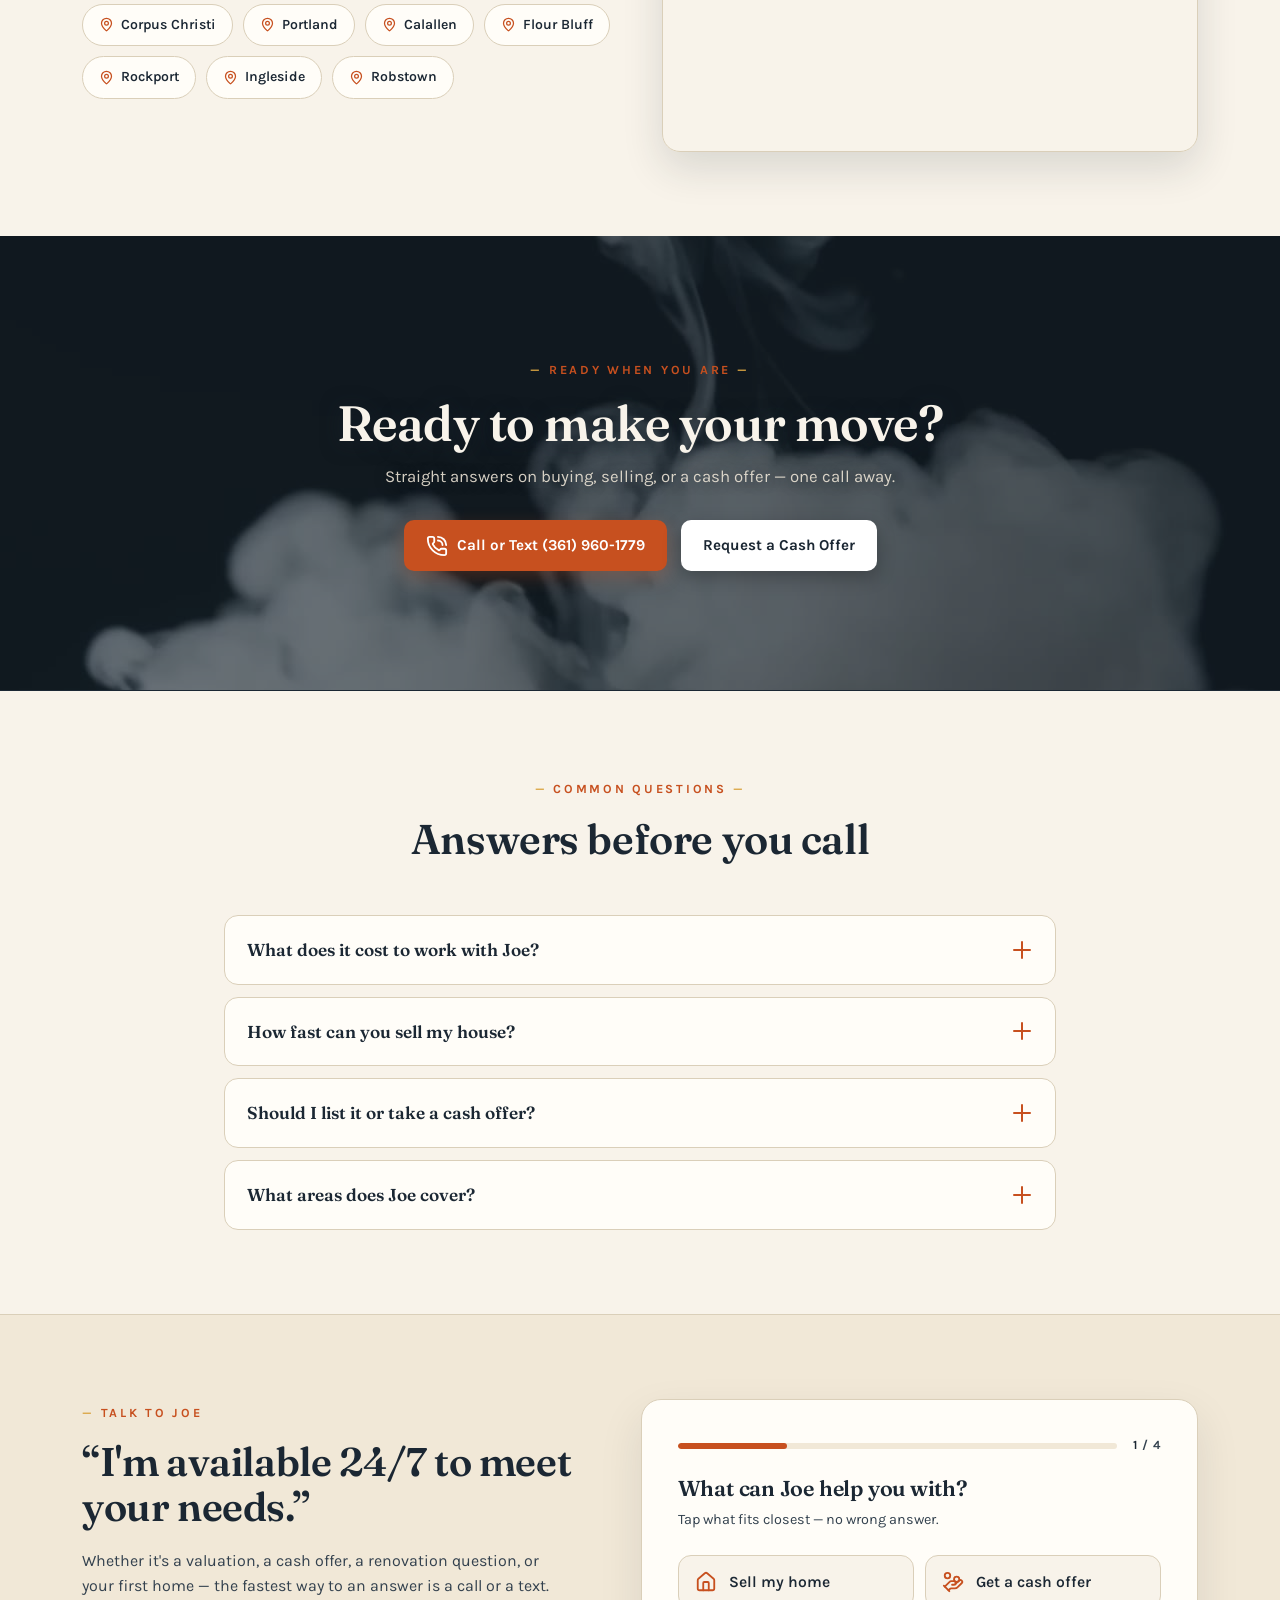
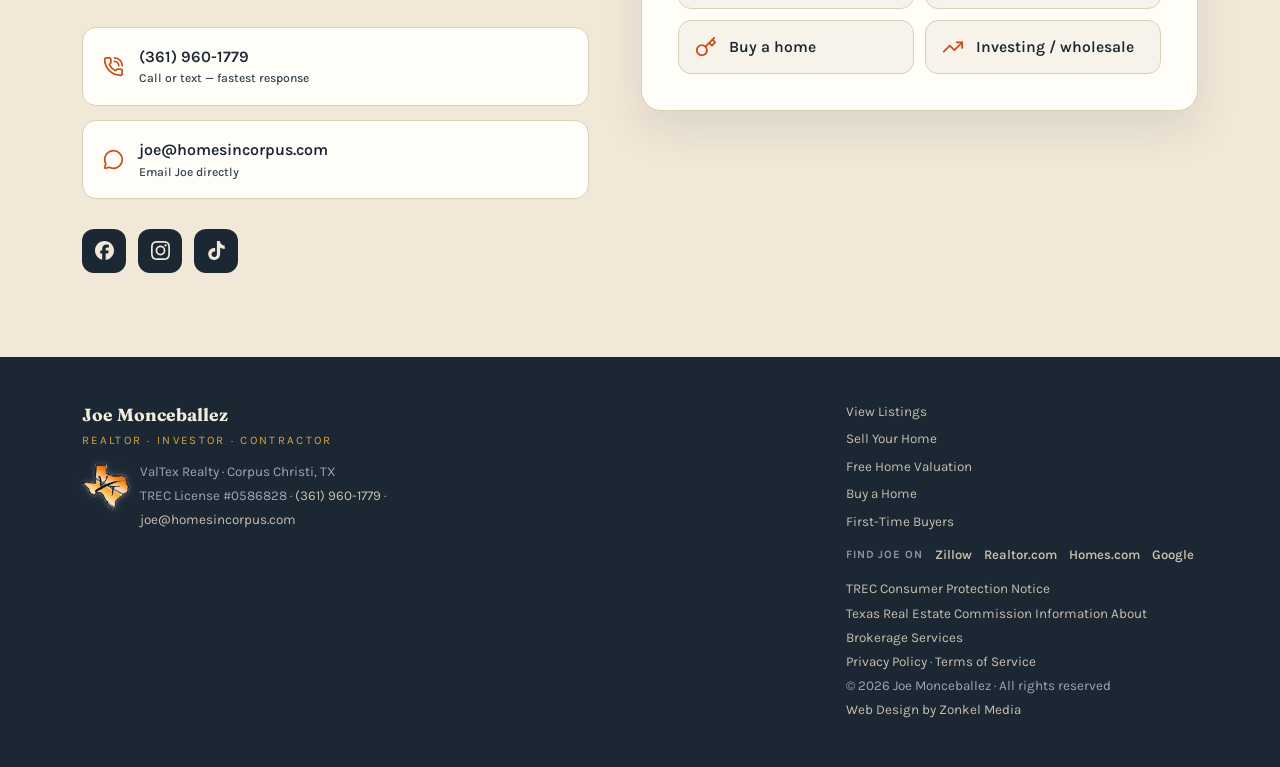
==== commit 3995e5ff: "Replace worker photo in the renovations gallery Joe asked for the cabinet-install photo (a former cr" ====
--- a/index.html
+++ b/index.html
@@ -65,6 +65,17 @@
   .nav-links a.nav-listings:hover{color:var(--orange-deep)}
   .nav-listings .ext{width:12px;height:12px;stroke-width:2.4;opacity:.75;margin-left:6px;flex:none}
   .mobile-menu>a.nav-listings{display:flex;align-items:center;color:var(--orange);font-weight:700}
+  .mtip{position:fixed;inset:0;z-index:120;display:none;align-items:center;justify-content:center;padding:22px;background:rgba(27,39,51,.66);-webkit-backdrop-filter:blur(3px);backdrop-filter:blur(3px)}
+  .mtip.on{display:flex}
+  .mtip-card{background:var(--paper);border:1px solid var(--line);border-radius:20px;max-width:400px;width:100%;padding:26px 24px 20px;box-shadow:0 24px 60px rgba(0,0,0,.4);text-align:center}
+  .mtip-ic{width:48px;height:48px;border-radius:15px;background:var(--tan-2);color:var(--orange);display:inline-flex;align-items:center;justify-content:center;margin-bottom:13px}
+  .mtip-ic .icon{width:25px;height:25px}
+  .mtip-card h3{font-family:'Fraunces',serif;font-weight:700;font-size:1.3rem;line-height:1.25;margin-bottom:9px}
+  .mtip-card p{font-size:.95rem;line-height:1.55;color:var(--ink-2);margin-bottom:18px}
+  .mtip-key{display:inline-block;background:var(--ink);color:#F3EBDC;border-radius:7px;padding:1px 9px;font-weight:700;font-size:.88rem;white-space:nowrap}
+  .mtip-go{width:100%;justify-content:center;text-align:center}
+  .mtip-x{display:block;width:100%;margin-top:6px;background:none;border:0;color:var(--ink-2);font-family:'Karla',sans-serif;font-weight:600;font-size:.86rem;padding:10px;cursor:pointer}
+  .mtip-x:hover{color:var(--ink)}
   .nav-right{display:flex;align-items:center;gap:10px}
   .btn{display:inline-flex;align-items:center;gap:9px;font-weight:700;border-radius:10px;padding:13px 22px;transition:.18s;cursor:pointer;border:none;font-size:.95rem;font-family:'Karla',sans-serif}
   .btn-orange{background:var(--orange);color:#fff;box-shadow:0 6px 18px rgba(199,80,31,.28)}
@@ -594,7 +605,7 @@
           <svg class="icon" viewBox="0 0 24 24"><path d="M13 2a9 9 0 0 1 9 9"/><path d="M13 6a5 5 0 0 1 5 5"/><path d="M13.832 16.568a1 1 0 0 0 1.213-.303l.355-.465A2 2 0 0 1 17 15h3a2 2 0 0 1 2 2v3a2 2 0 0 1-2 2A18 18 0 0 1 2 4a2 2 0 0 1 2-2h3a2 2 0 0 1 2 2v3a2 2 0 0 1-.8 1.6l-.468.351a1 1 0 0 0-.292 1.233 14 14 0 0 0 6.392 6.384"/></svg>
           <span data-i18n="heroCta1">Call or Text Joe</span>
         </a>
-        <a class="btn btn-ghost-w" href="#listings">
+        <a class="btn btn-ghost-w" href="https://joemonceballez.cbmls.mlsmatrix.com/Matrix/Public/?L=1&amp;ap=PP-8" target="_blank" rel="noopener">
           <svg class="icon" viewBox="0 0 24 24"><path d="M15 21v-8a1 1 0 0 0-1-1h-4a1 1 0 0 0-1 1v8"/><path d="M3 10a2 2 0 0 1 .709-1.528l7-6a2 2 0 0 1 2.582 0l7 6A2 2 0 0 1 21 10v9a2 2 0 0 1-2 2H5a2 2 0 0 1-2-2z"/></svg>
           <span data-i18n="heroCta2">View Listings</span>
         </a>
@@ -712,7 +723,7 @@
       <img class="rv" src="assets/work-kitchen-island.jpg" alt="Remodeled kitchen with center island, granite counters and new lighting" loading="lazy">
       <img class="rv" src="assets/work-bath-master.jpg" alt="Remodeled master bathroom with walk-in tile shower and double granite vanity" loading="lazy">
       <img class="rv" src="assets/work-flip-blue.jpg" alt="Fully renovated Corpus Christi home with fresh two-tone siding and Joe's for-sale sign out front" loading="lazy">
-      <img class="rv" src="assets/work-during-cabinets.jpg" alt="Cabinet installation in progress by Joe's crew" loading="lazy">
+      <img class="rv" src="assets/work-flip-white.jpg" alt="Renovated Corpus Christi cottage with fresh white siding and a new front porch, finished and ready to sell" loading="lazy">
     </div>
     <div class="mls-actions">
       <a class="btn btn-orange" href="tel:3619601779">
@@ -1430,6 +1441,56 @@
       else if (e.key === 'ArrowRight') show(i + 1);
     });
   })();
+
+  /* ---------- mobile: Matrix opens map-first, so hand people the "Hide the Map" tip
+     before sending them off-site. Once per browsing session. ---------- */
+  (function(){
+    let seen = false;
+    try { seen = sessionStorage.getItem('himc_mls_tip') === '1'; } catch(e){}
+    const T = {
+      en: {h:"Joe's listings open on a map",
+           p:'On a phone, tap <span class="mtip-key">Hide the Map</span> at the bottom of the next screen to see every listing as a list.',
+           go:'Got It — Show Me the Listings', x:'Never mind'},
+      es: {h:'Las propiedades abren en un mapa',
+           p:'En el celular, toca <span class="mtip-key">Hide the Map</span> abajo en la siguiente pantalla para ver todas las propiedades en lista.',
+           go:'Entendido — Ver las Propiedades', x:'Cancelar'}
+    };
+    const ICON = '<svg class="icon" viewBox="0 0 24 24"><path d="M14.106 5.553a2 2 0 0 0 1.788 0l3.659-1.83A1 1 0 0 1 21 4.619v12.764a1 1 0 0 1-.553.894l-4.553 2.277a2 2 0 0 1-1.788 0l-4.212-2.106a2 2 0 0 0-1.788 0l-3.659 1.83A1 1 0 0 1 3 19.381V6.618a1 1 0 0 1 .553-.894l4.553-2.277a2 2 0 0 1 1.788 0z"/><path d="M15 5.764v15"/><path d="M9 3.236v15"/></svg>';
+    let box = null;
+    const close = () => { if (box){ box.classList.remove('on'); document.body.style.overflow = ''; } };
+    const open = href => {
+      const t = T[document.documentElement.lang === 'es' ? 'es' : 'en'];
+      if (!box){
+        box = document.createElement('div');
+        box.className = 'mtip';
+        box.innerHTML = '<div class="mtip-card" role="dialog" aria-modal="true"><div class="mtip-ic">' + ICON +
+          '</div><h3></h3><p></p><a class="btn btn-orange mtip-go" target="_blank" rel="noopener"></a>' +
+          '<button type="button" class="mtip-x"></button></div>';
+        document.body.appendChild(box);
+        box.addEventListener('click', e => { if (e.target === box || e.target.closest('.mtip-x')) close(); });
+        box.querySelector('.mtip-go').addEventListener('click', () => {
+          seen = true;
+          try { sessionStorage.setItem('himc_mls_tip', '1'); } catch(e){}
+          setTimeout(close, 80);
+        });
+        addEventListener('keydown', e => { if (e.key === 'Escape') close(); });
+      }
+      box.querySelector('h3').textContent = t.h;
+      box.querySelector('p').innerHTML = t.p;
+      const go = box.querySelector('.mtip-go');
+      go.textContent = t.go; go.href = href;
+      box.querySelector('.mtip-x').textContent = t.x;
+      box.classList.add('on');
+      document.body.style.overflow = 'hidden';
+    };
+    document.addEventListener('click', e => {
+      const a = e.target.closest('a[href*="mlsmatrix.com"]');
+      if (!a || a.closest('.mtip') || seen) return;
+      if (!matchMedia('(max-width:820px)').matches) return;
+      e.preventDefault();
+      open(a.href);
+    });
+  })();
 </script>
 </body>
 </html>
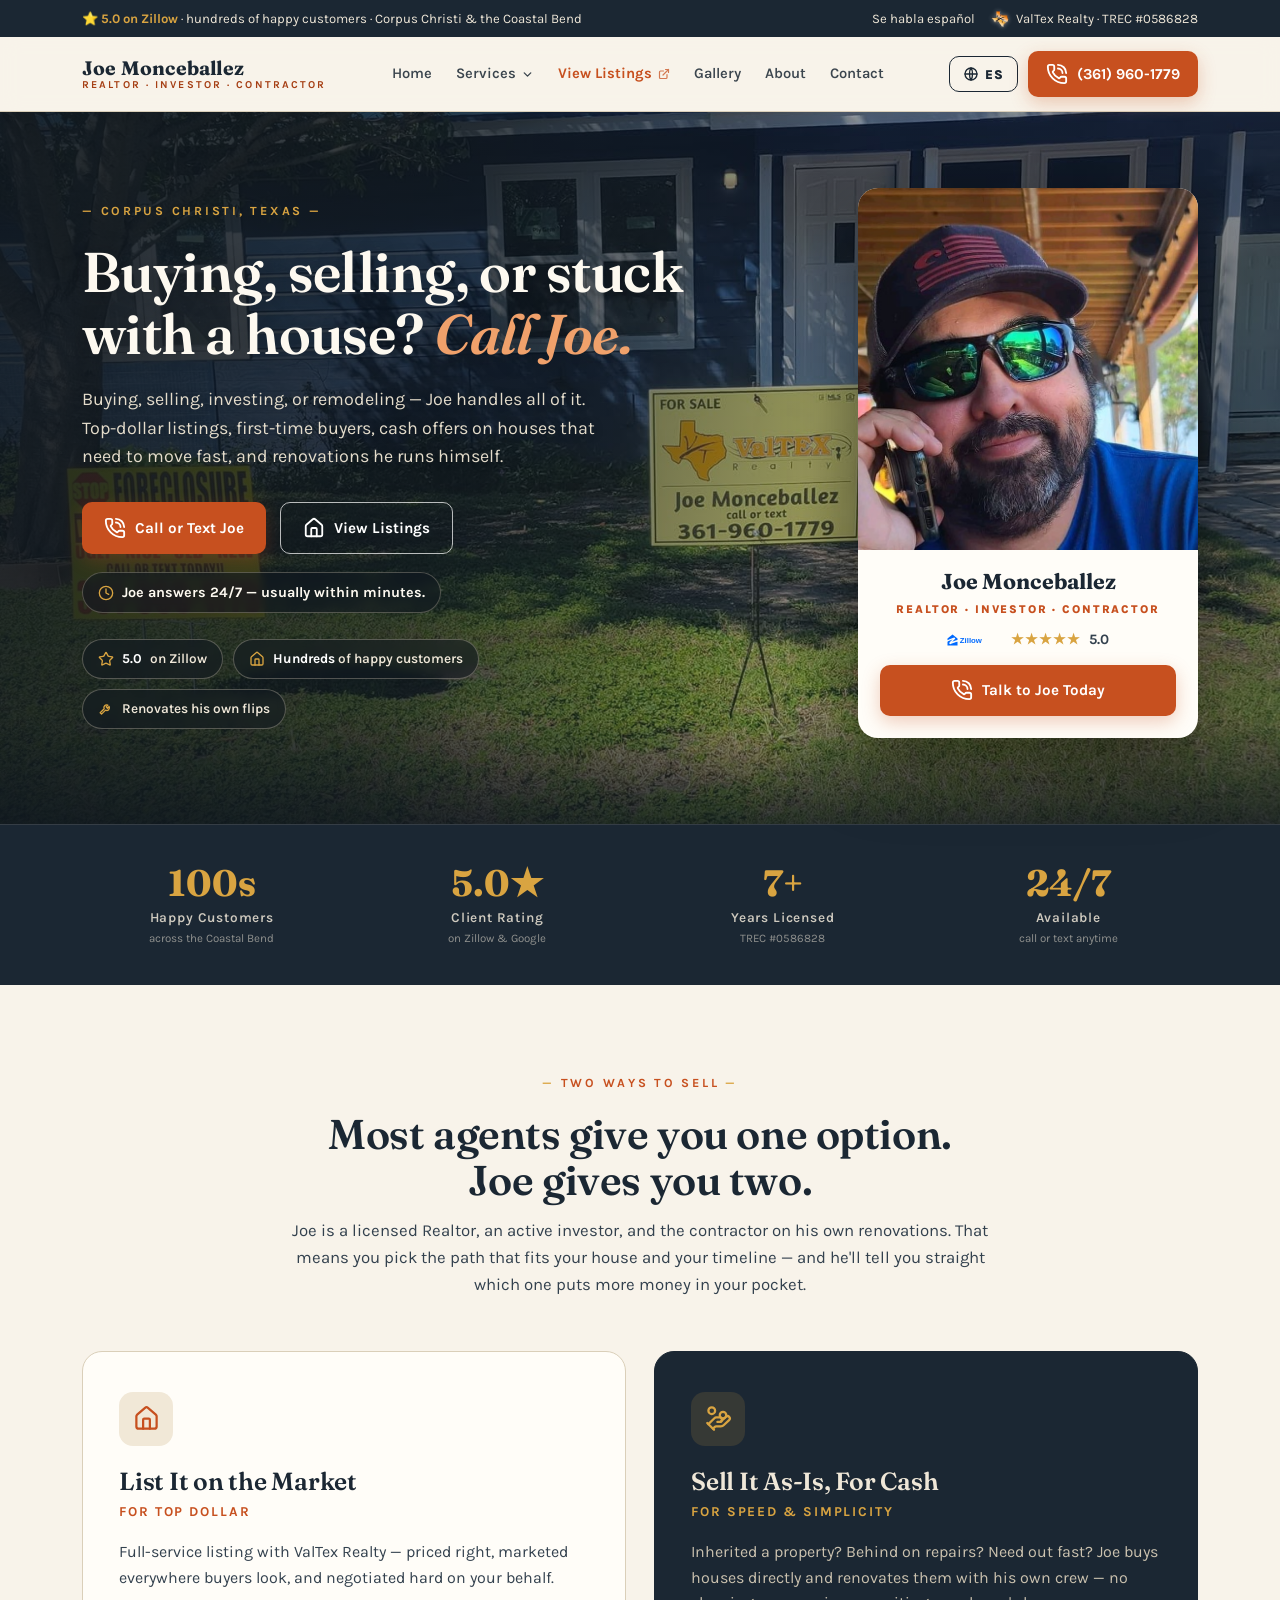
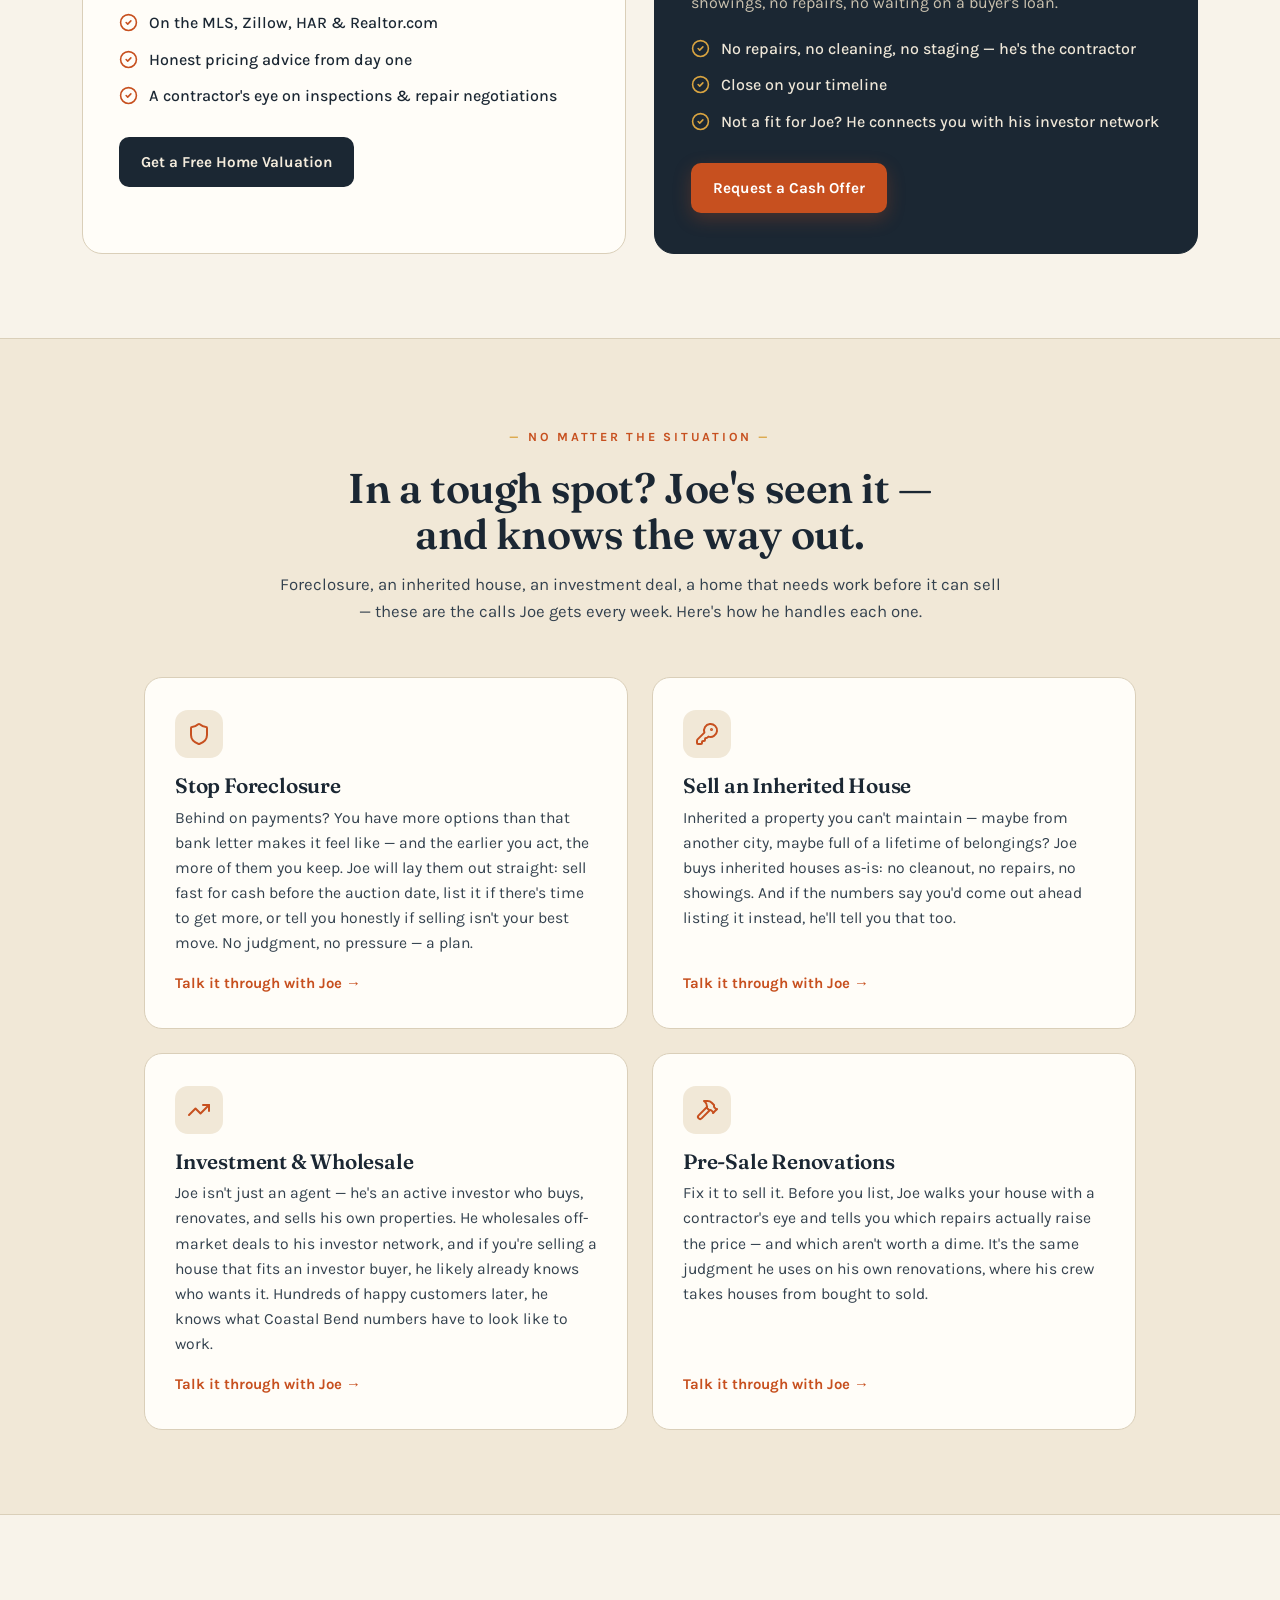
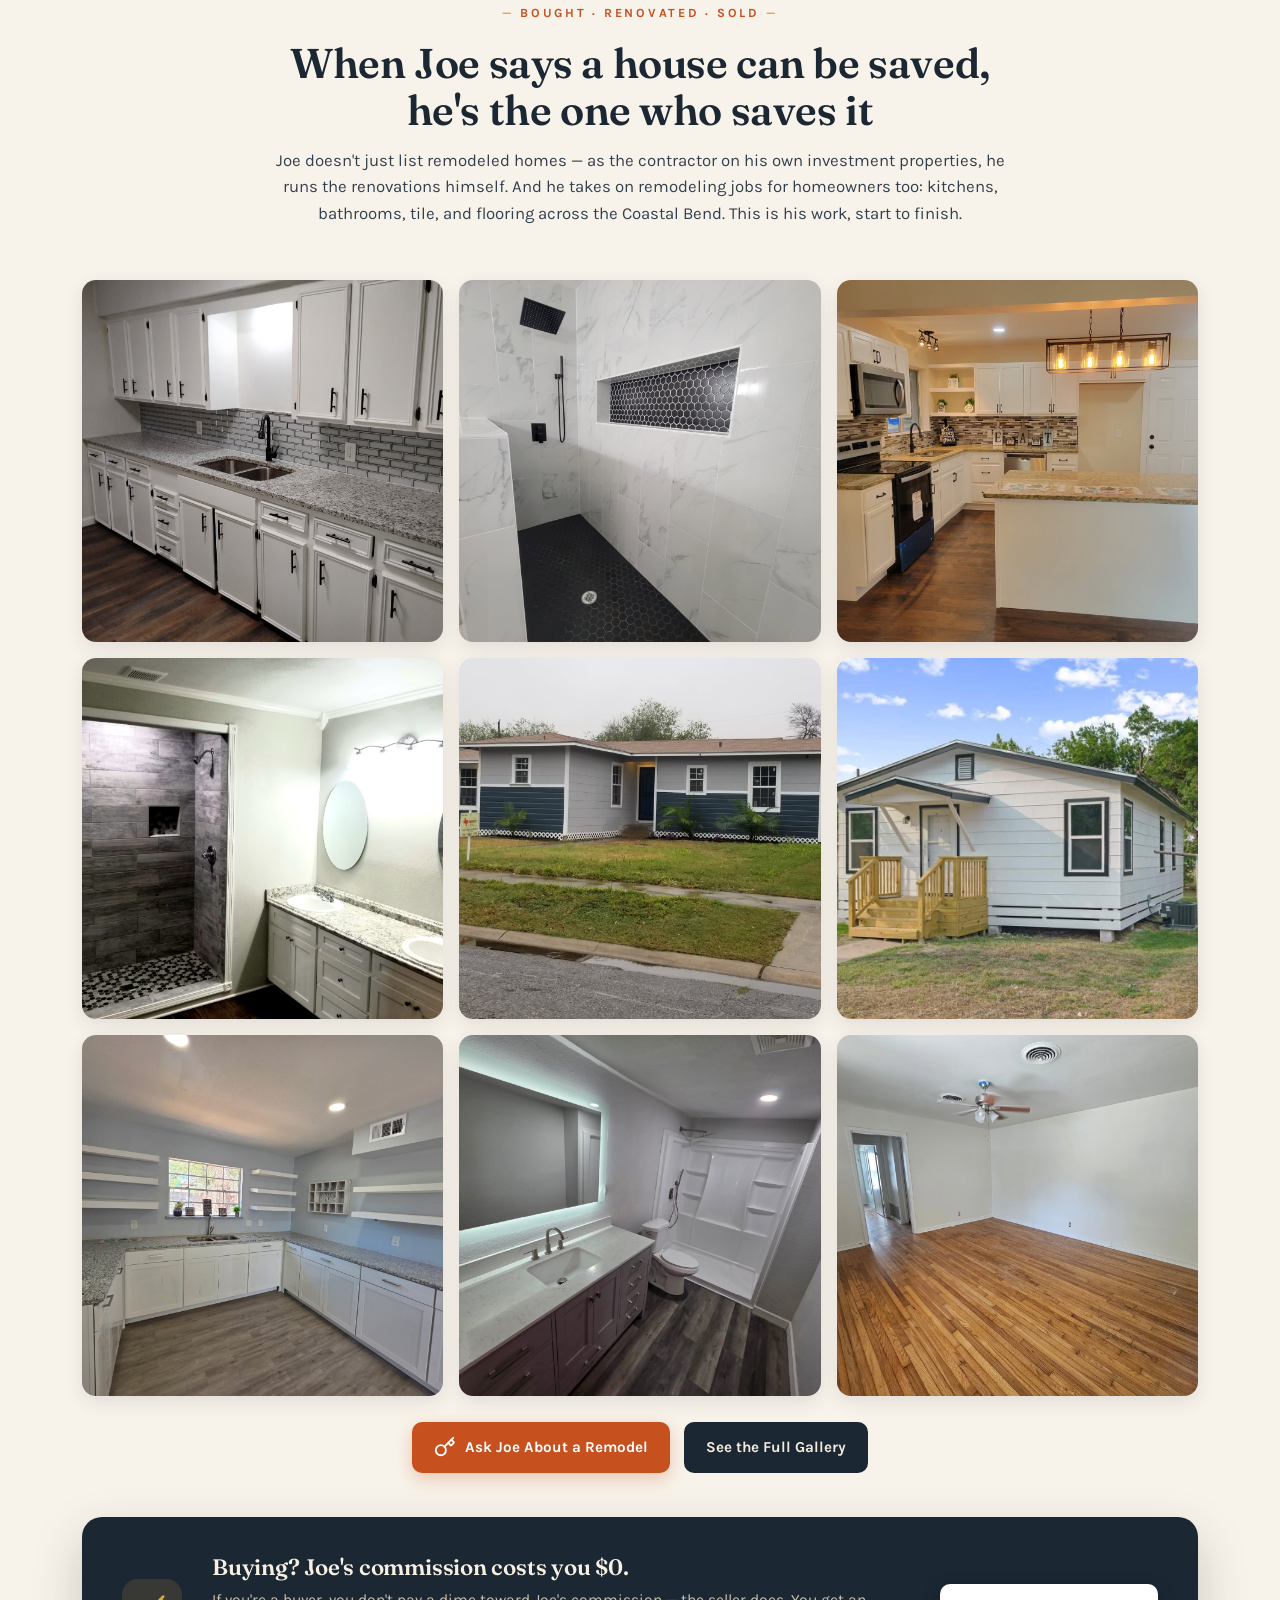
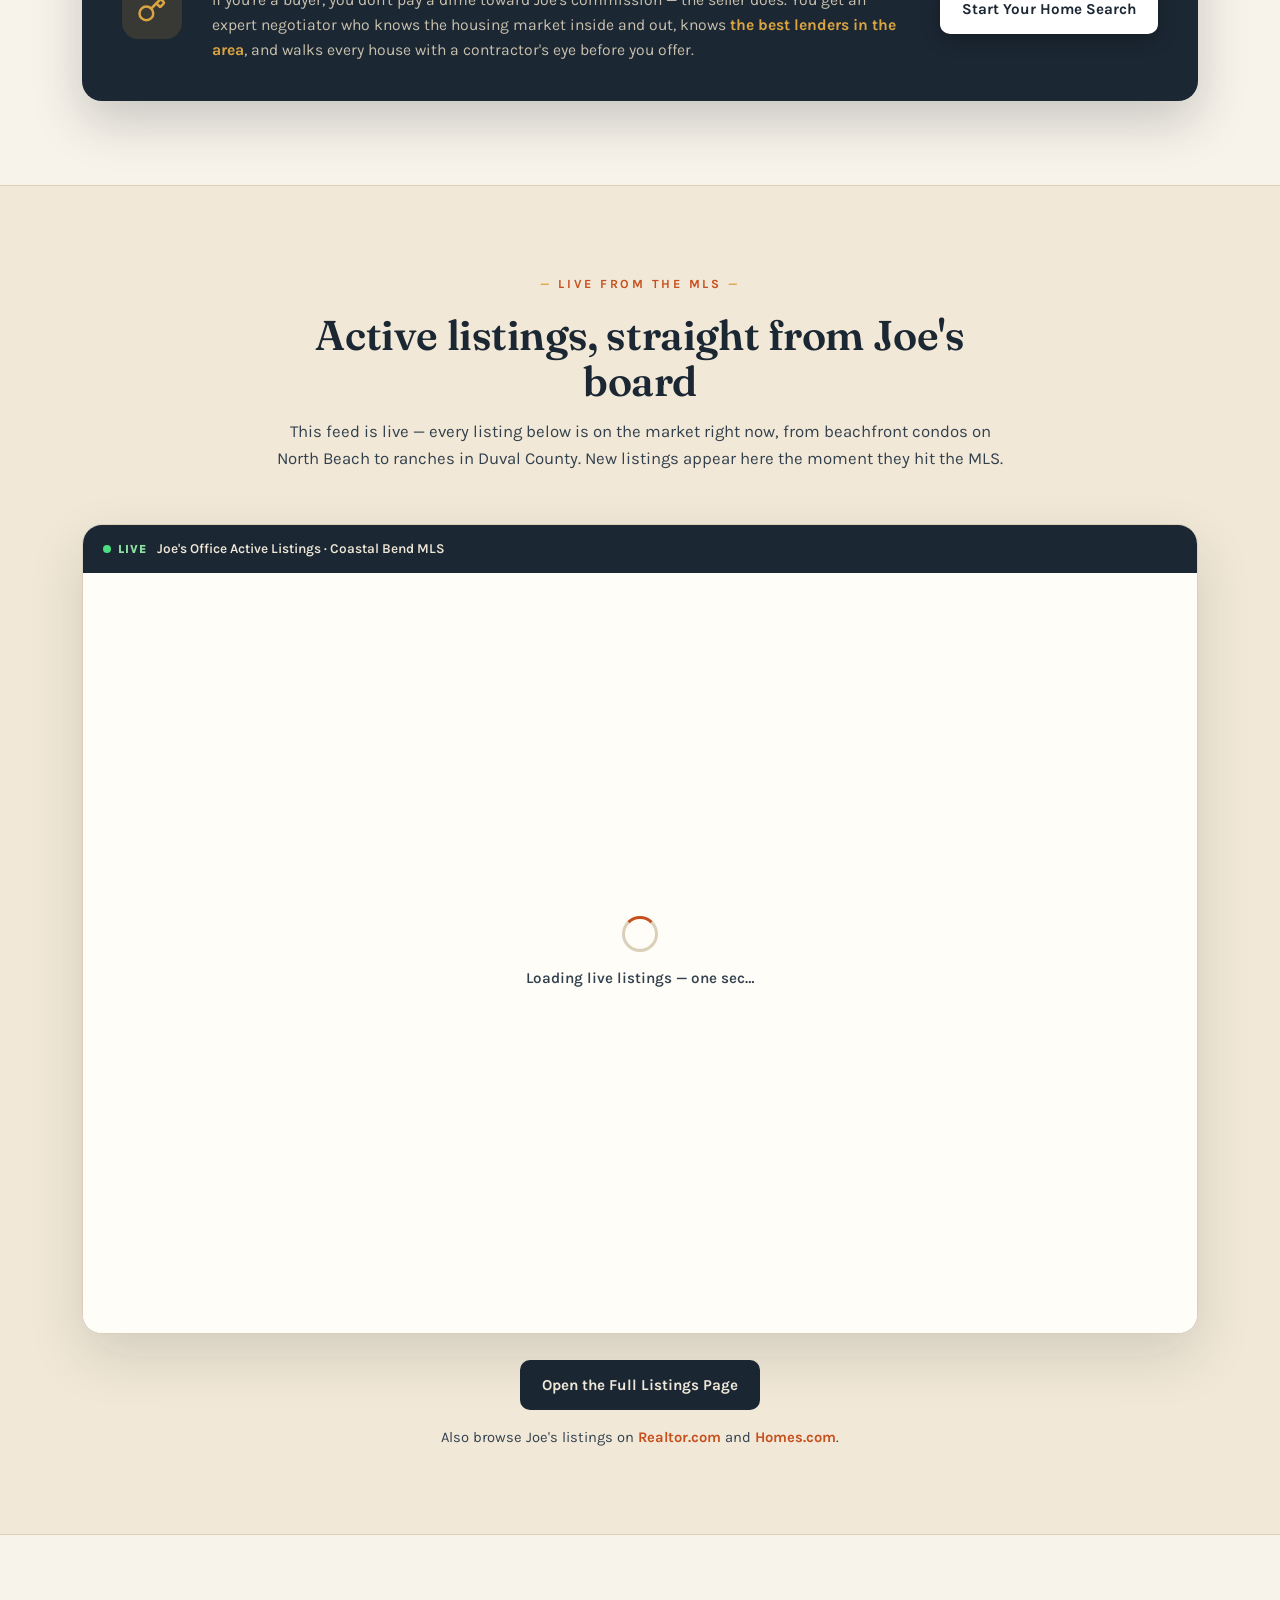
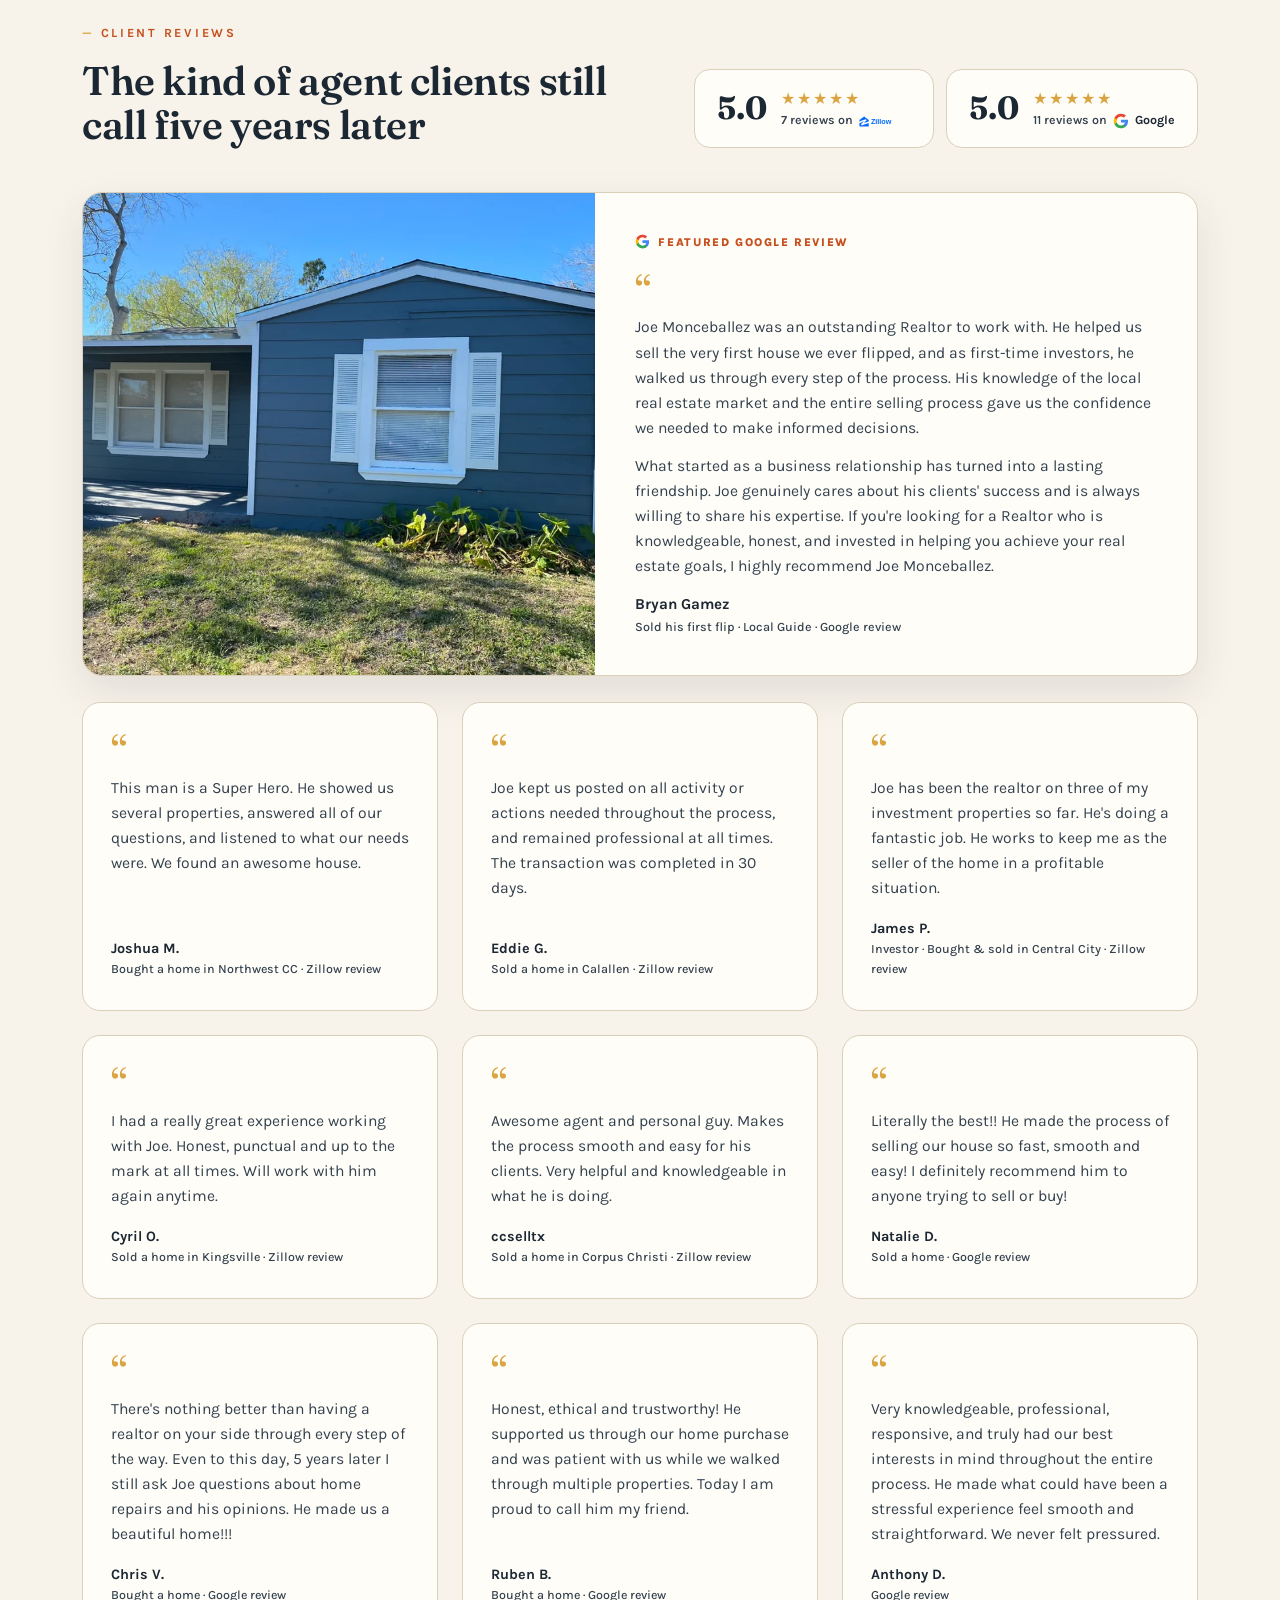
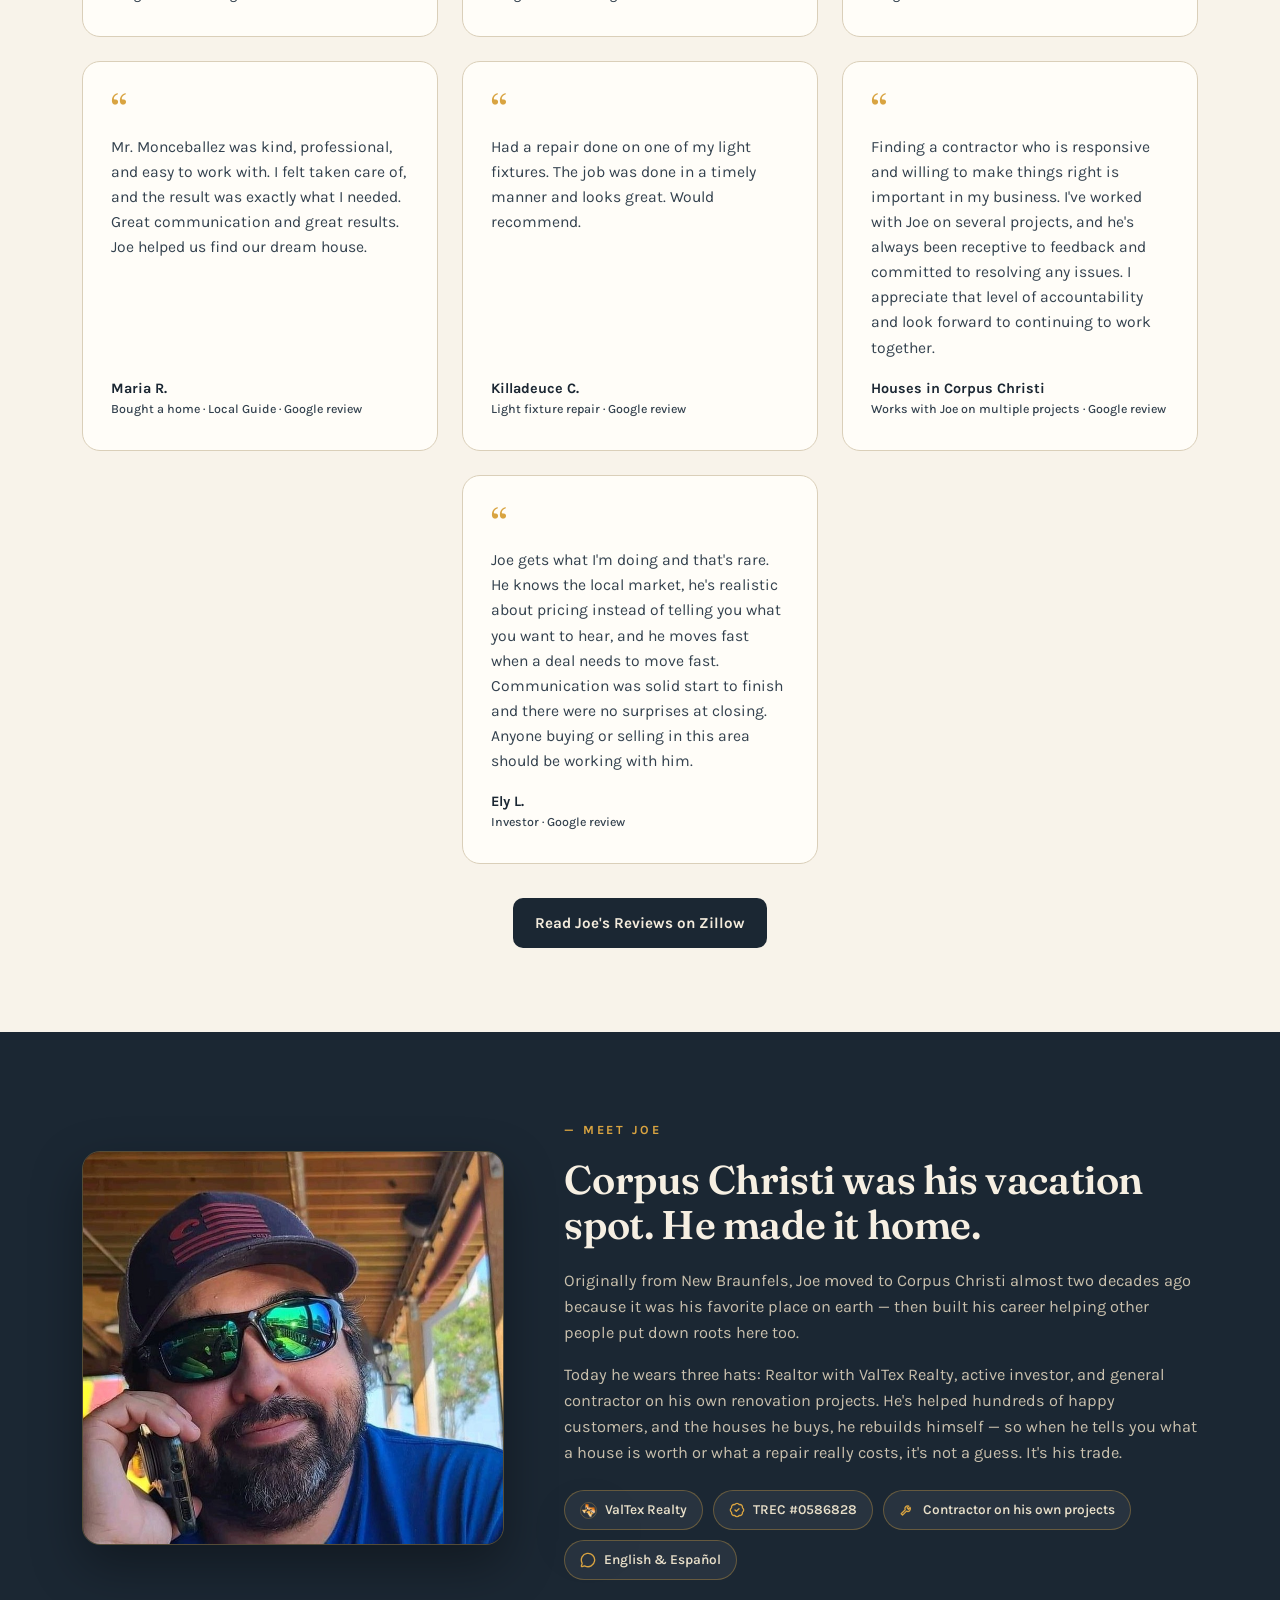
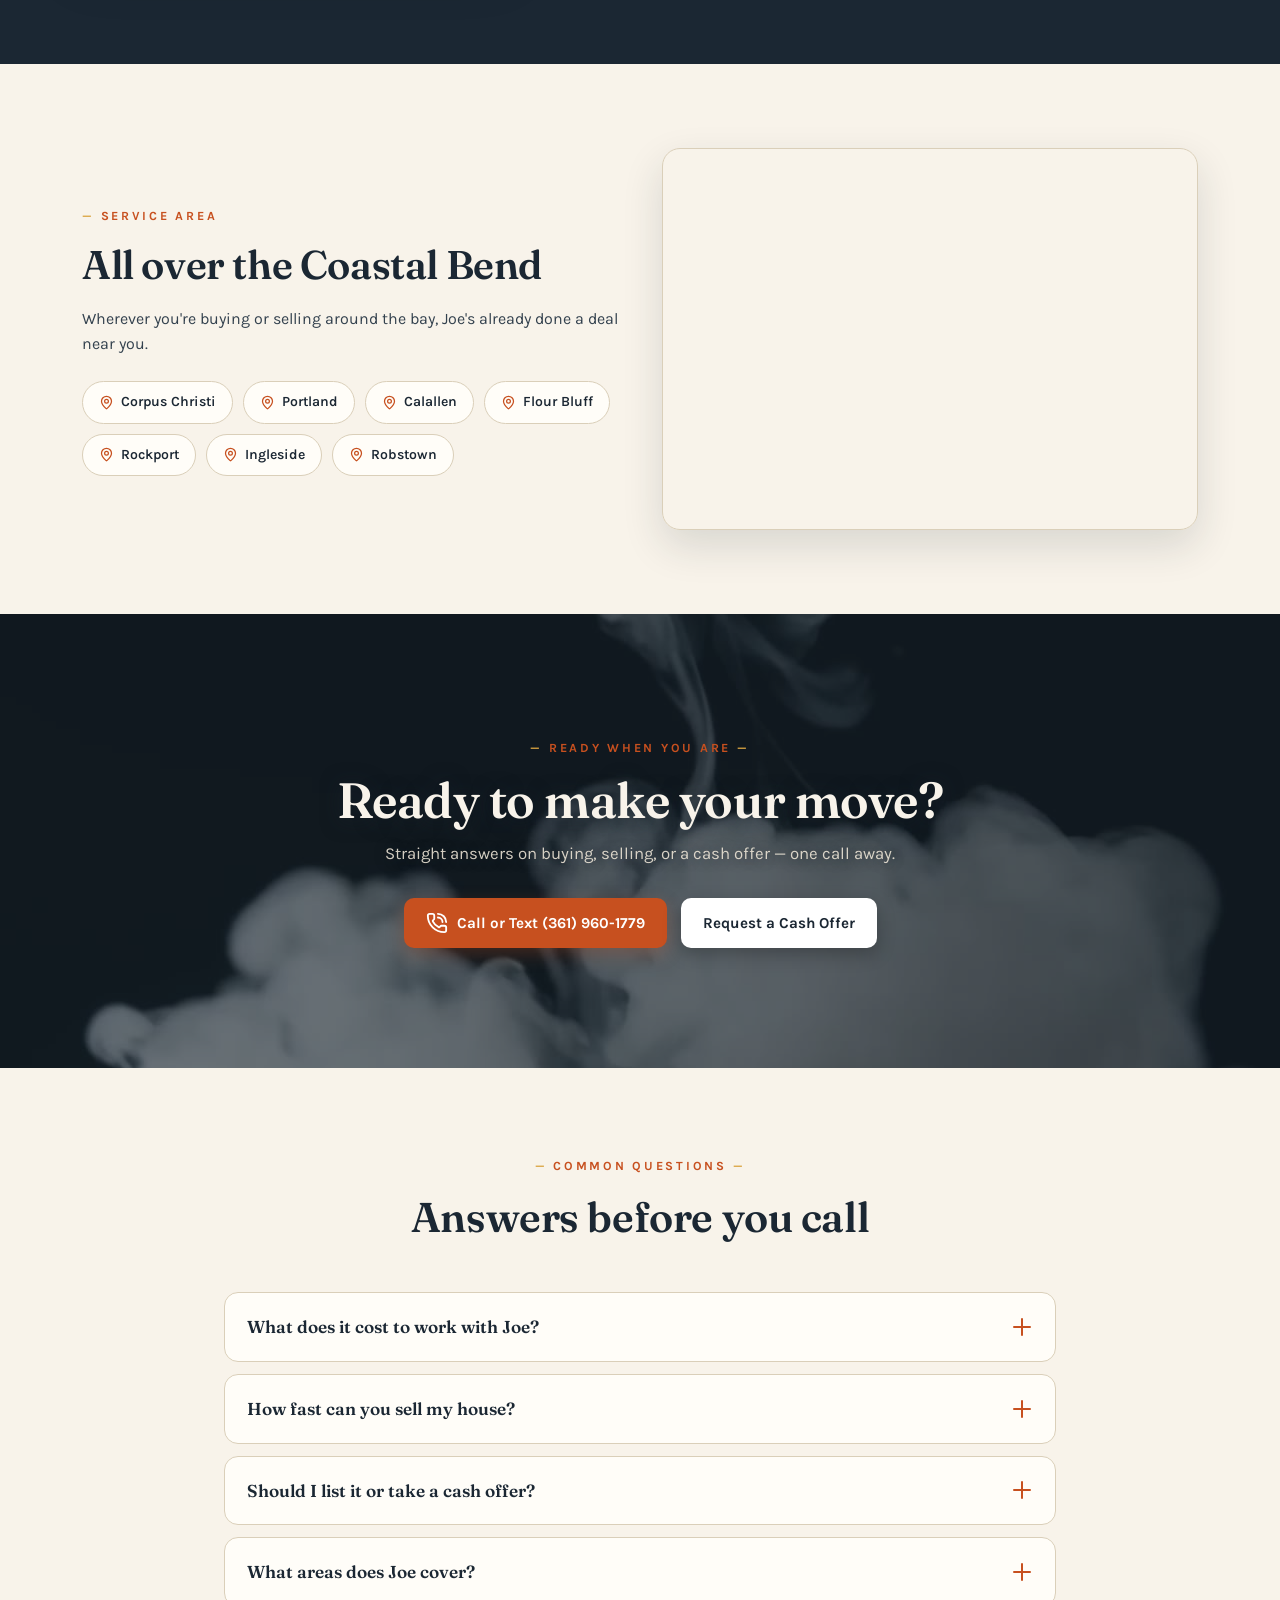
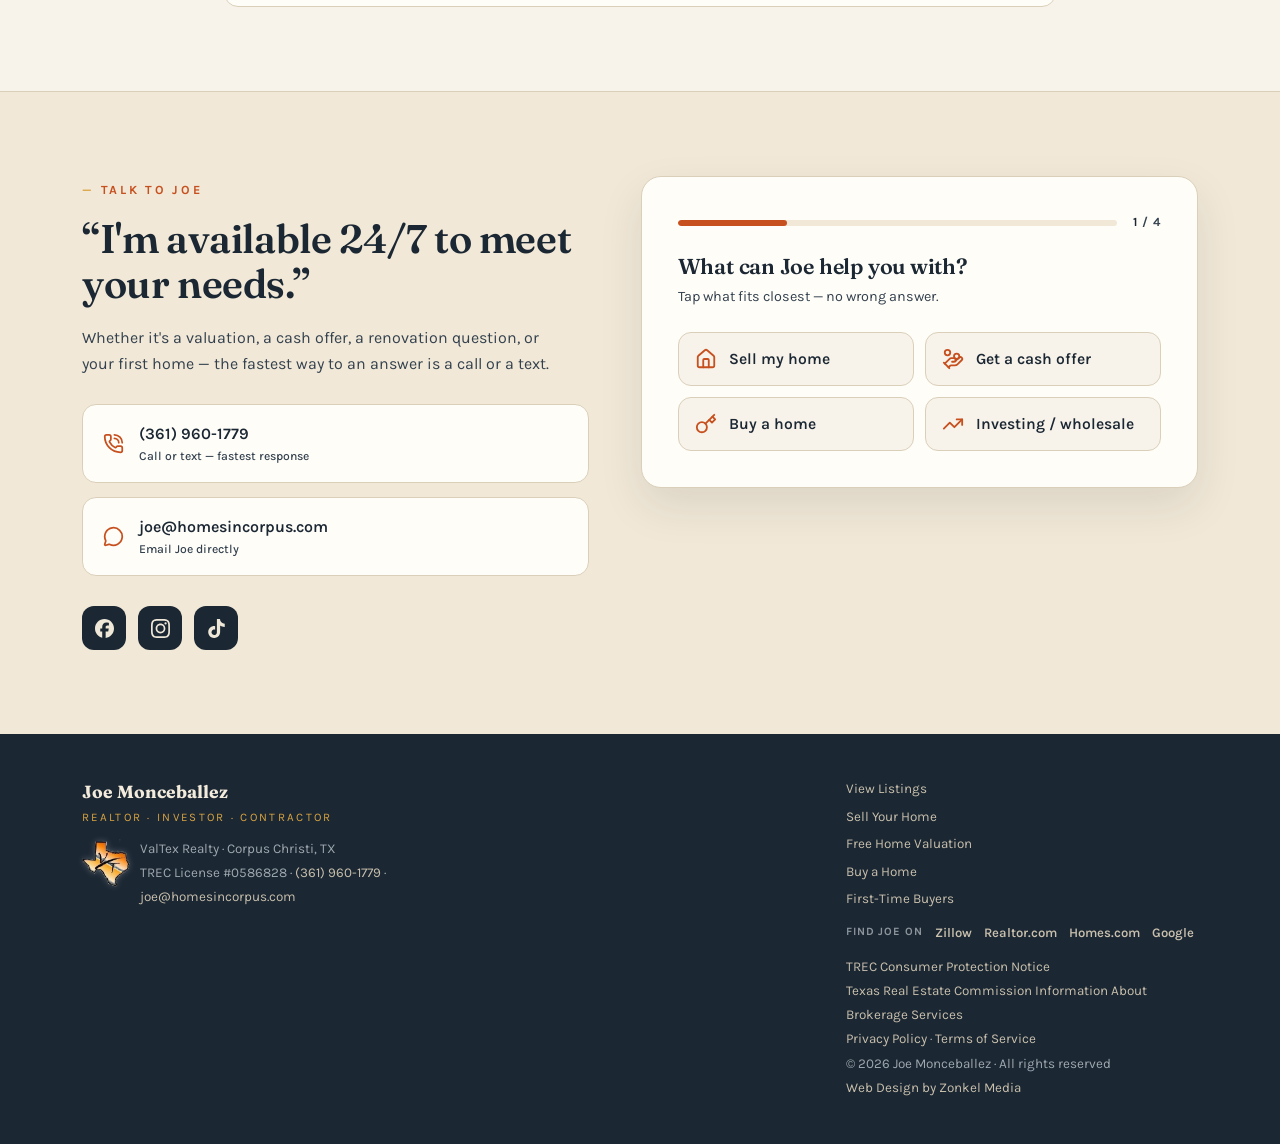
==== commit 714b7e41: "Add three new renovation photos from Joe New kitchen (white shaker + open shelving), new bathroom (b" ====
--- a/index.html
+++ b/index.html
@@ -724,6 +724,9 @@
       <img class="rv" src="assets/work-bath-master.jpg" alt="Remodeled master bathroom with walk-in tile shower and double granite vanity" loading="lazy">
       <img class="rv" src="assets/work-flip-blue.jpg" alt="Fully renovated Corpus Christi home with fresh two-tone siding and Joe's for-sale sign out front" loading="lazy">
       <img class="rv" src="assets/work-flip-white.jpg" alt="Renovated Corpus Christi cottage with fresh white siding and a new front porch, finished and ready to sell" loading="lazy">
+      <img class="rv" src="assets/work-kitchen-shelves.jpg" alt="Remodeled kitchen with white shaker cabinets, granite counters and custom open shelving" loading="lazy">
+      <img class="rv" src="assets/work-bath-led.jpg" alt="Remodeled bathroom with a backlit LED mirror, quartz vanity and new tub-shower surround" loading="lazy">
+      <img class="rv" src="assets/work-floors-oak.jpg" alt="Refinished original oak hardwood floors in a freshly painted Corpus Christi home" loading="lazy">
     </div>
     <div class="mls-actions">
       <a class="btn btn-orange" href="tel:3619601779">
